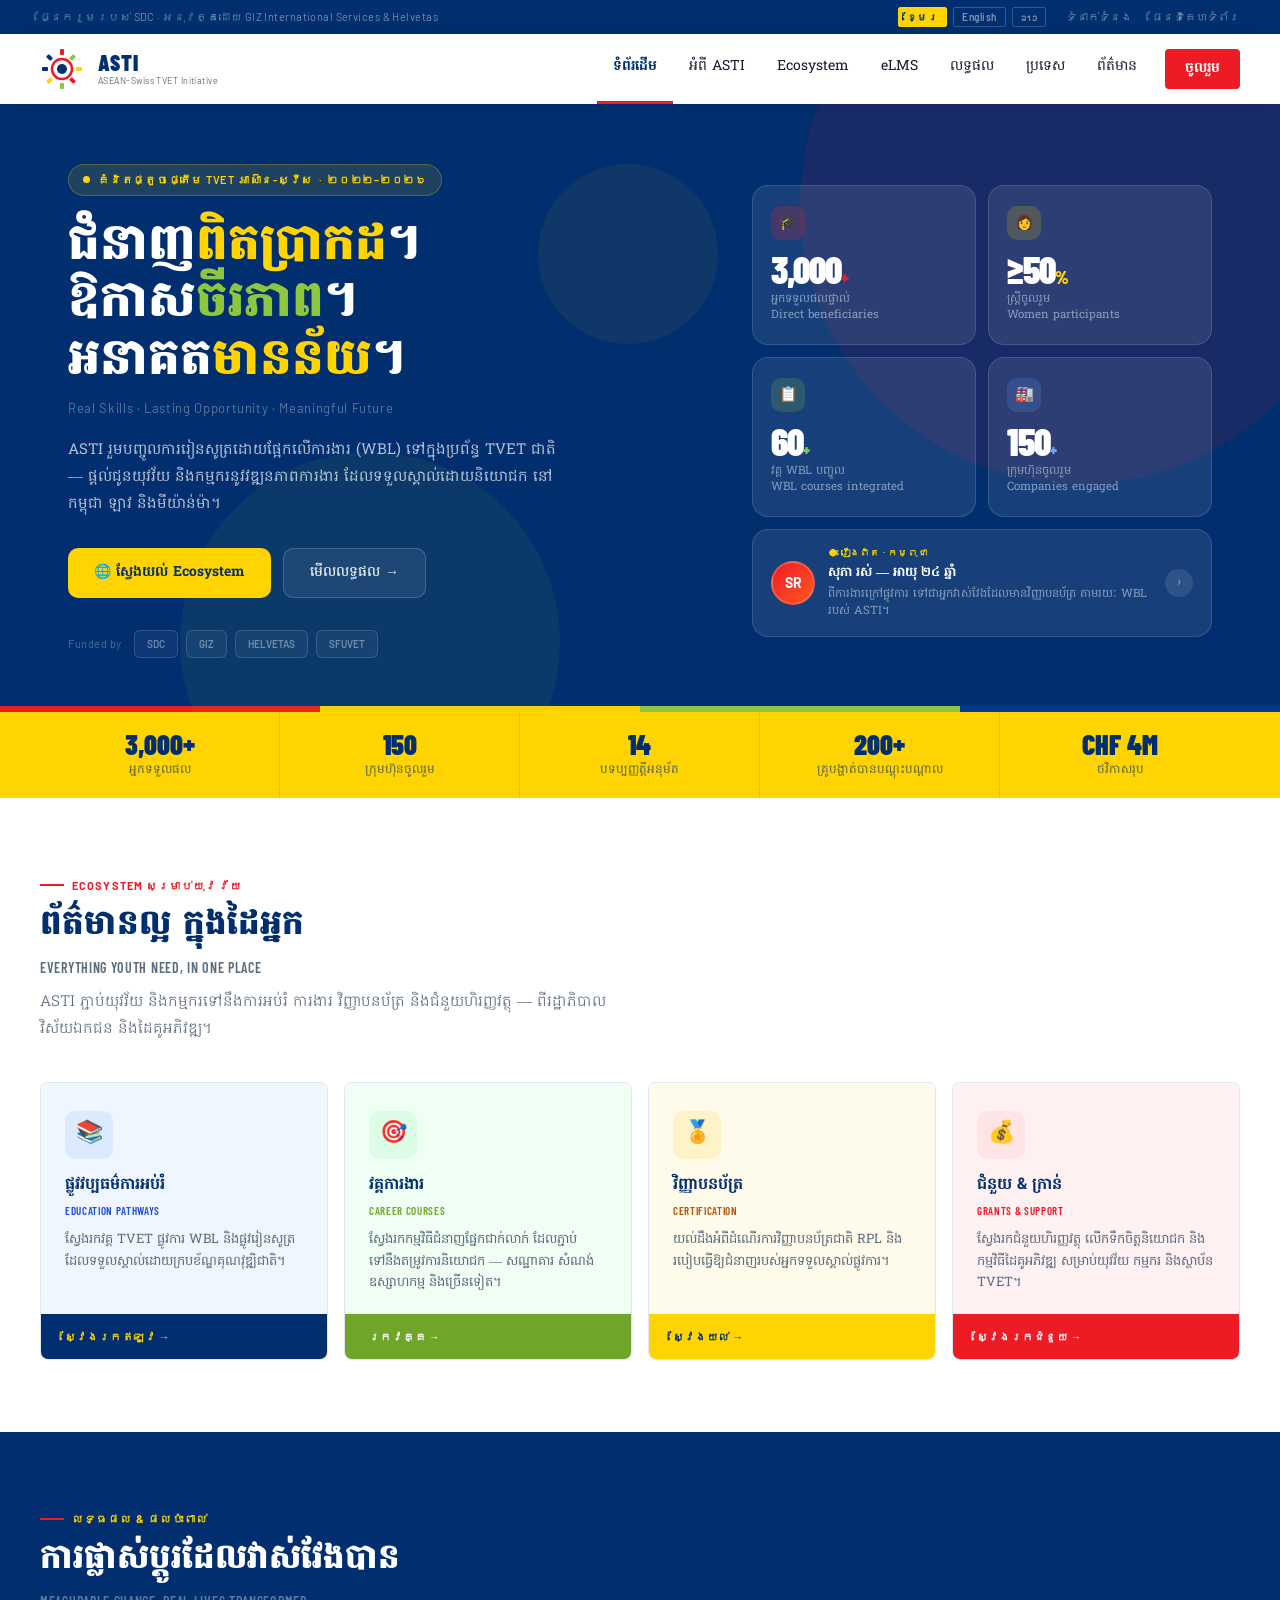
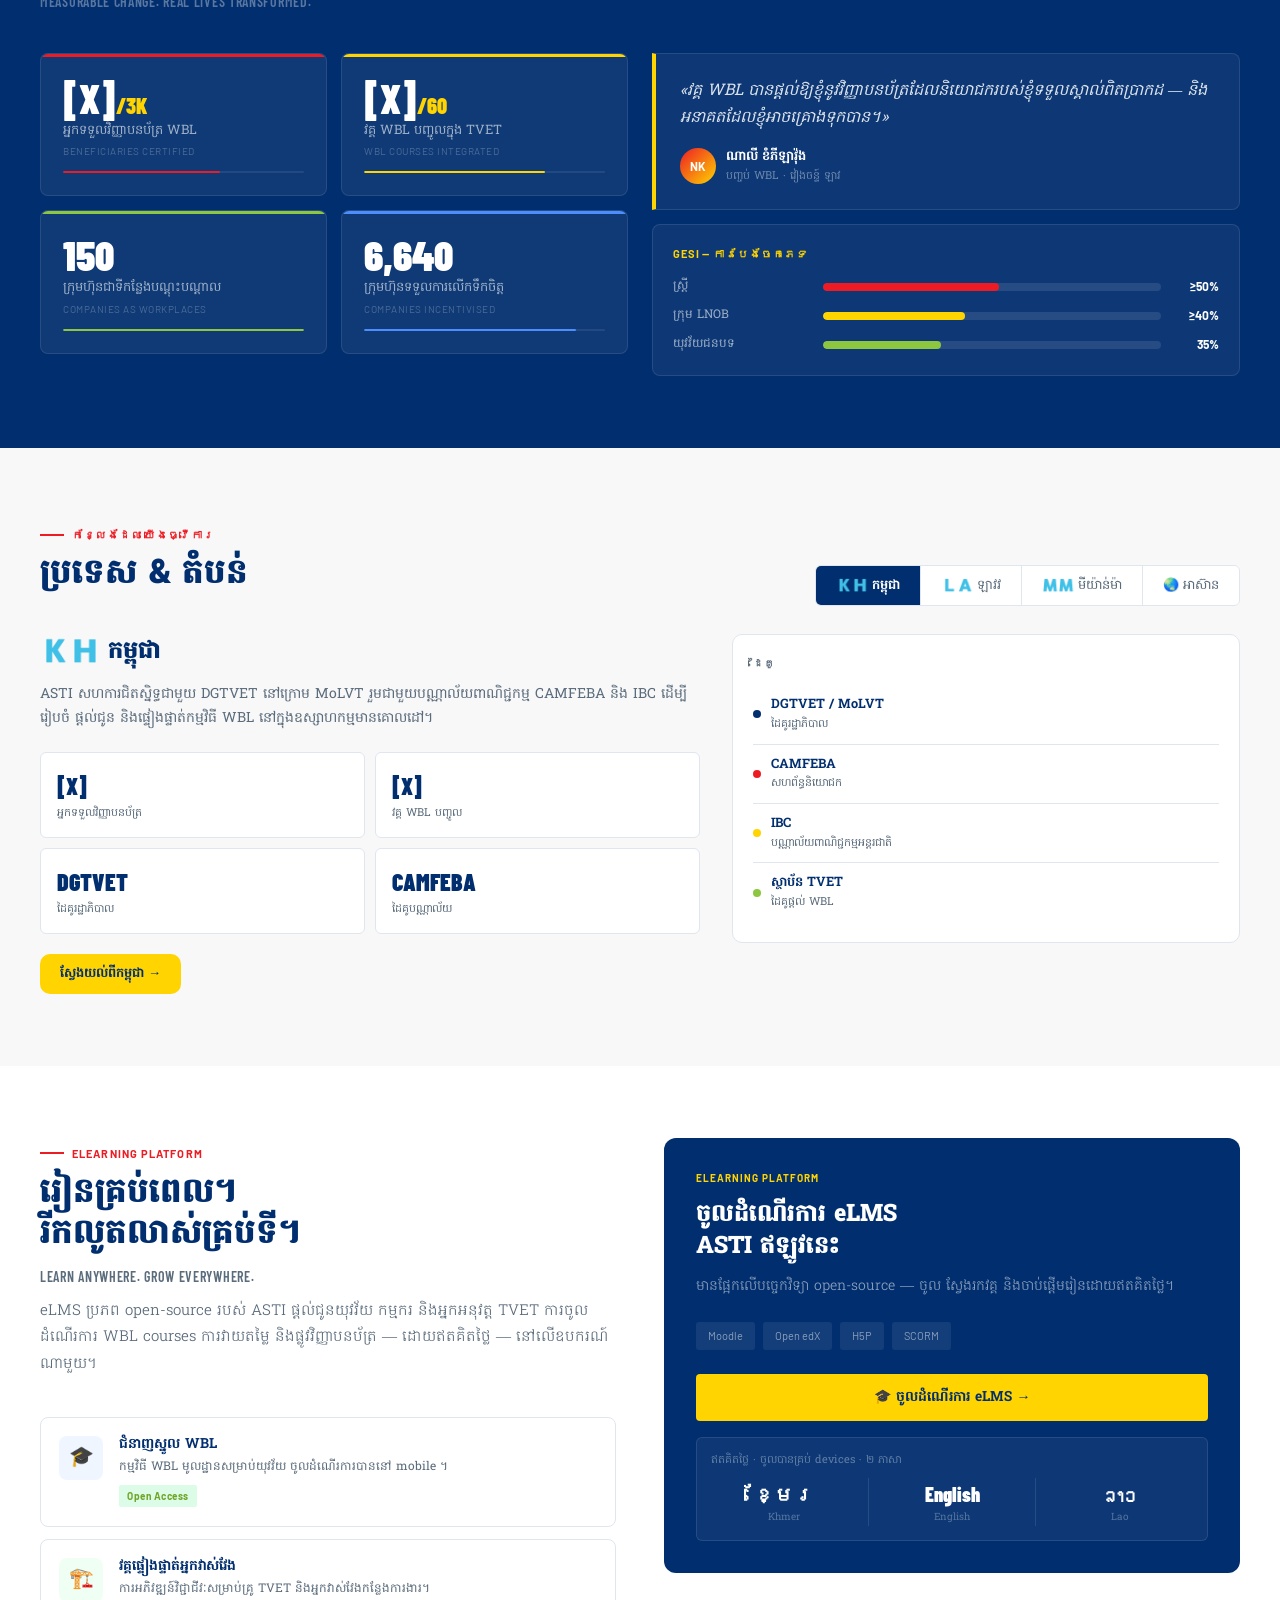
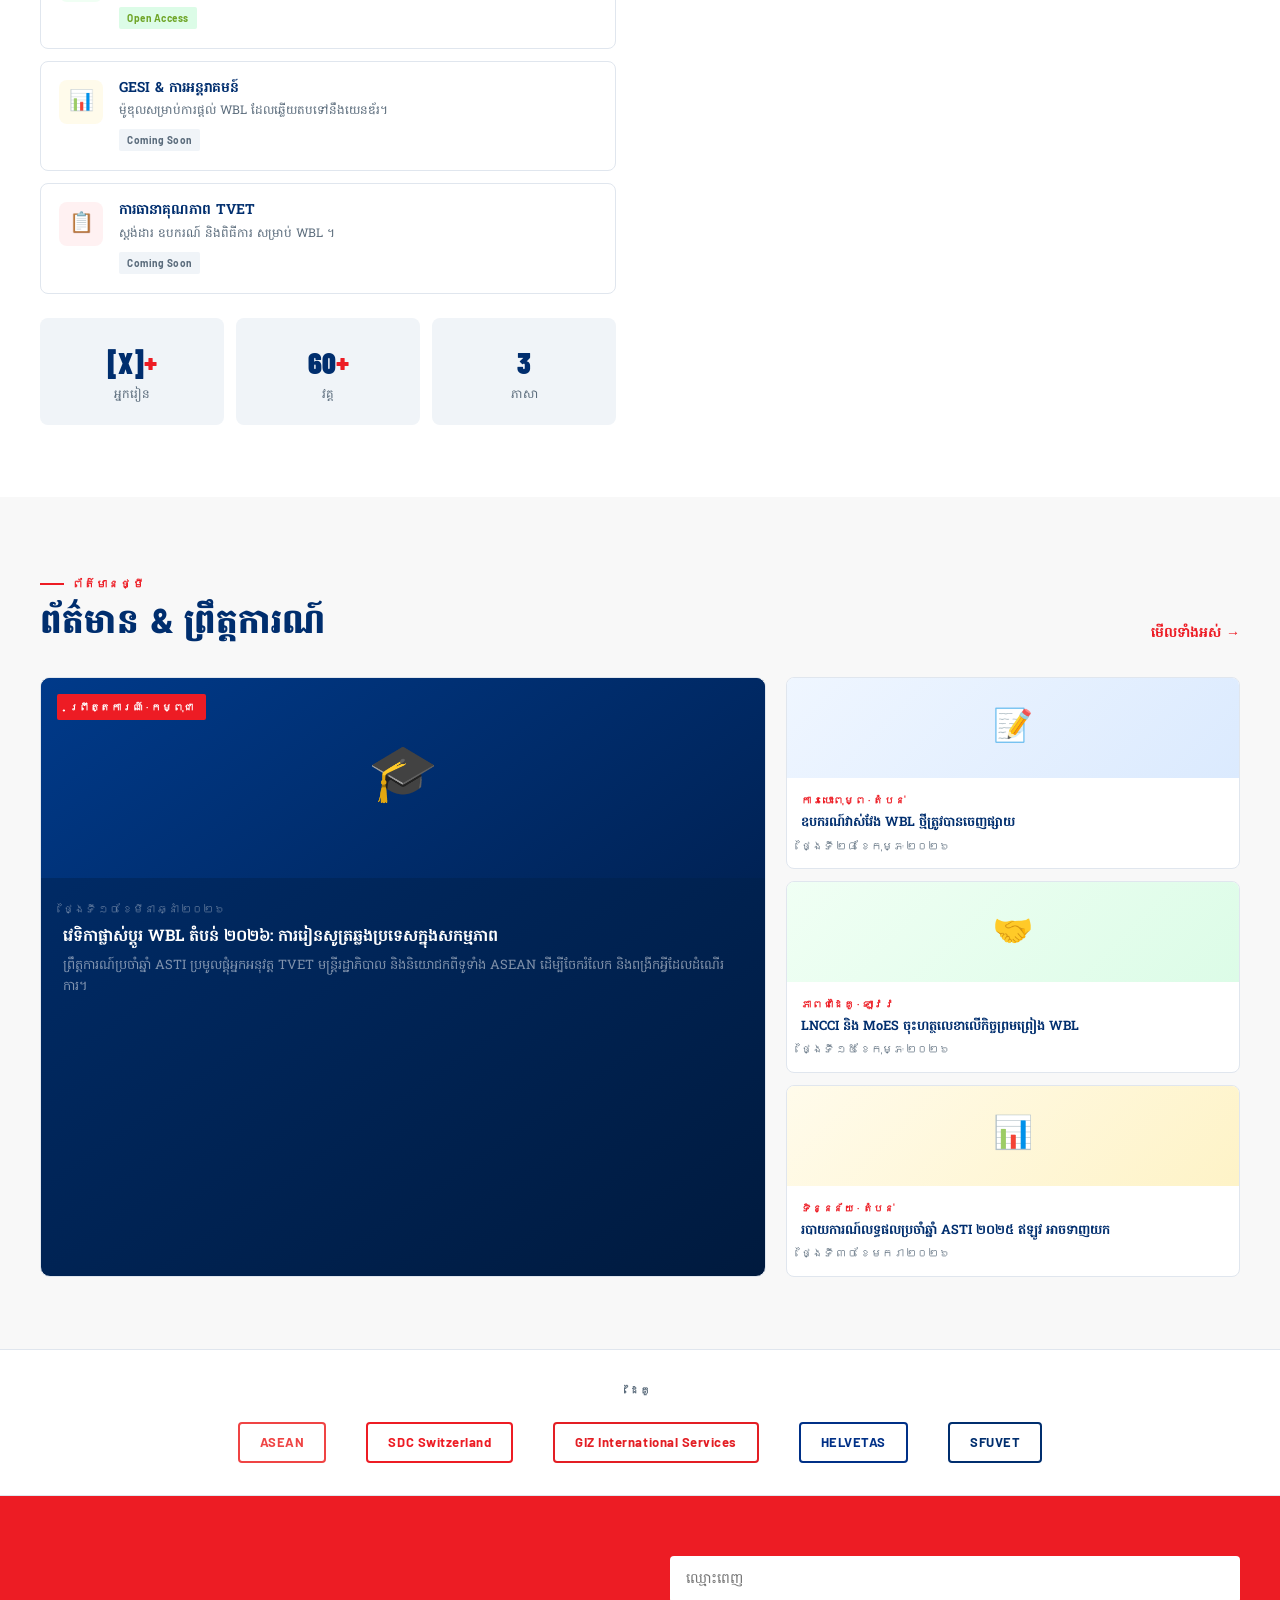
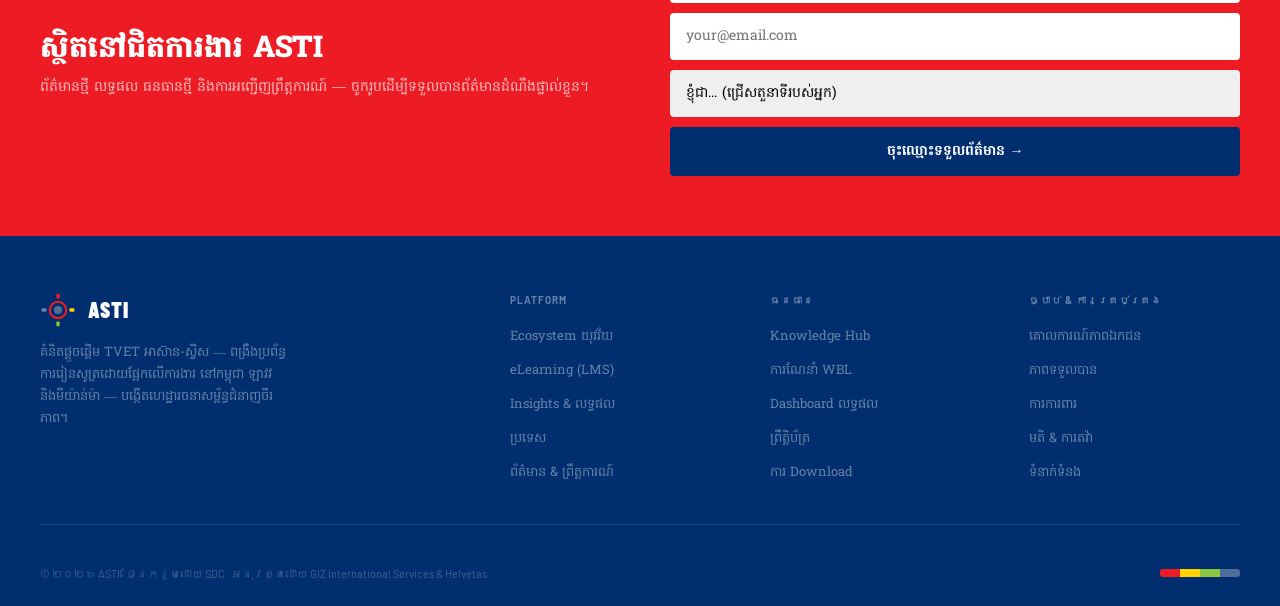
==== index.html @ aa662223 "Update index.html" ====
<!DOCTYPE html>
<html lang="km">
<head>
<meta charset="UTF-8"/>
<meta name="viewport" content="width=device-width,initial-scale=1.0"/>
<title>ASTI — គំនិតផ្តួចផ្តើម TVET អាស៊ាន-ស្វីស</title>
<link rel="preconnect" href="https://fonts.googleapis.com"/>
<link href="https://fonts.googleapis.com/css2?family=Hanuman:wght@300;400;700;900&family=Barlow:wght@300;400;500;600;700;900&family=Barlow+Condensed:wght@600;700;900&display=swap" rel="stylesheet"/>
<style>
*{box-sizing:border-box;margin:0;padding:0;}
:root{
  --red:#ED1C24;
  --red2:#C5151C;
  --blue:#002E6E;
  --blue2:#003A8A;
  --yellow:#FFD400;
  --yellow2:#E6BE00;
  --green:#8DC63F;
  --green2:#6FA528;
  --white:#FFFFFF;
  --offwhite:#F8F8F8;
  --light:#F0F4F8;
  --ink:#1A1A2E;
  --muted:#5A6B7B;
  --line:#E0E6EE;
  --km:'Hanuman',serif;
  --en:'Barlow',sans-serif;
  --cond:'Barlow Condensed',sans-serif;
}

body{font-family:var(--km);background:var(--white);color:var(--ink);line-height:1.6;font-size:15px;}

/* ── TOP UTILITY BAR ── */
.topbar{background:var(--blue);padding:7px 40px;display:flex;justify-content:space-between;align-items:center;}
.tb-left{font-family:var(--en);font-size:11px;color:rgba(255,255,255,.45);letter-spacing:.04em;}
.tb-right{display:flex;gap:20px;align-items:center;}
.tb-right a{font-family:var(--en);font-size:11px;color:rgba(255,255,255,.5);text-decoration:none;transition:color .15s;}
.tb-right a:hover{color:#fff;}
.lang-switcher{display:flex;gap:6px;}
.lang-btn{font-family:var(--en);font-size:10px;font-weight:600;padding:3px 8px;border-radius:2px;border:1px solid rgba(255,255,255,.2);color:rgba(255,255,255,.5);cursor:pointer;background:transparent;letter-spacing:.05em;transition:all .15s;}
.lang-btn.on{background:var(--yellow);color:var(--blue);border-color:var(--yellow);}
.lang-btn:hover{border-color:rgba(255,255,255,.5);color:#fff;}

/* ── NAV ── */
.nav{background:var(--white);height:70px;display:flex;align-items:center;justify-content:space-between;padding:0 40px;box-shadow:0 2px 12px rgba(0,46,110,.1);position:sticky;top:0;z-index:200;}
.nav-logo{display:flex;align-items:center;gap:14px;text-decoration:none;}
.logo-gear{position:relative;width:44px;height:44px;flex-shrink:0;}
.lg-ring{position:absolute;inset:0;border-radius:50%;border:4px solid var(--red);}
.lg-text{position:absolute;inset:0;display:flex;align-items:center;justify-content:center;font-family:var(--cond);font-size:15px;font-weight:900;color:var(--blue);letter-spacing:-1px;}
.logo-words .name{font-family:var(--cond);font-size:22px;font-weight:900;color:var(--blue);letter-spacing:1px;line-height:1;}
.logo-words .sub{font-family:var(--en);font-size:9px;color:var(--muted);font-weight:400;letter-spacing:.05em;line-height:1.3;margin-top:2px;}
.nav-menu{display:flex;align-items:center;gap:0;list-style:none;height:70px;}
.nav-menu a{display:flex;align-items:center;height:70px;padding:0 16px;font-family:var(--km);font-size:14px;font-weight:400;color:var(--ink);text-decoration:none;border-bottom:3px solid transparent;transition:all .2s;white-space:nowrap;}
.nav-menu a:hover{color:var(--blue);border-bottom-color:var(--yellow);}
.nav-menu a.active{color:var(--blue);font-weight:700;border-bottom-color:var(--red);}
.nav-cta{background:var(--red)!important;color:var(--white)!important;border-radius:4px;padding:0 20px!important;height:40px!important;margin-left:12px;font-weight:700!important;border-bottom:none!important;align-self:center;}
.nav-cta:hover{background:var(--red2)!important;}

/* ── HERO ── */
/* ── HERO — Friendly, warm, full-width ── */
.hero{background:var(--blue);position:relative;overflow:hidden;display:flex;flex-direction:column;}
.hero-orb1{position:absolute;width:560px;height:560px;border-radius:50%;background:rgba(237,28,36,.1);top:-180px;right:-80px;pointer-events:none;}
.hero-orb2{position:absolute;width:380px;height:380px;border-radius:50%;background:rgba(141,198,63,.07);bottom:-120px;left:180px;pointer-events:none;}
.hero-orb3{position:absolute;width:180px;height:180px;border-radius:50%;background:rgba(255,212,0,.06);top:60px;left:42%;pointer-events:none;}
.hero-stripe{height:6px;background:linear-gradient(90deg,var(--red) 25%,var(--yellow) 25%,var(--yellow) 50%,var(--green) 50%,var(--green) 75%,var(--blue2) 75%);}
.hero-top{display:grid;grid-template-columns:1fr 460px;max-width:1240px;margin:0 auto;width:100%;padding:60px 48px 48px;gap:36px;align-items:center;position:relative;z-index:1;}
.hero-left{display:flex;flex-direction:column;}
.hero-tag{display:inline-flex;align-items:center;gap:8px;background:rgba(255,212,0,.12);border:1px solid rgba(255,212,0,.25);color:var(--yellow);font-family:var(--en);font-size:11px;font-weight:600;letter-spacing:.07em;text-transform:uppercase;padding:6px 14px;border-radius:20px;margin-bottom:22px;width:fit-content;}
.htdot{width:7px;height:7px;border-radius:50%;background:var(--yellow);animation:blink 2s infinite;flex-shrink:0;}
@keyframes blink{0%,100%{opacity:1}50%{opacity:.3}}
.hero h1{font-family:var(--km);font-size:50px;font-weight:900;color:var(--white);line-height:1.15;margin-bottom:8px;}
.hero h1 .hl{color:var(--yellow);}
.hero h1 .hl2{color:var(--green);}
.hero-en{font-family:var(--en);font-size:13px;font-weight:400;color:rgba(255,255,255,.35);letter-spacing:.05em;margin-bottom:18px;}
.hero-sub{font-size:15px;color:rgba(255,255,255,.7);line-height:1.8;max-width:500px;margin-bottom:30px;}
.hero-btns{display:flex;gap:12px;margin-bottom:32px;flex-wrap:wrap;}
.btn-yellow{background:var(--yellow);color:var(--blue);font-family:var(--km);font-size:14px;font-weight:700;padding:13px 26px;border-radius:10px;border:none;cursor:pointer;text-decoration:none;display:inline-flex;align-items:center;gap:8px;transition:all .2s;}
.btn-yellow:hover{background:var(--yellow2);transform:translateY(-2px);}
.btn-white-out{background:rgba(255,255,255,.08);color:rgba(255,255,255,.9);font-family:var(--km);font-size:14px;font-weight:500;padding:13px 26px;border-radius:10px;border:1px solid rgba(255,255,255,.18);cursor:pointer;text-decoration:none;display:inline-block;transition:all .2s;}
.btn-white-out:hover{background:rgba(255,255,255,.15);border-color:rgba(255,255,255,.35);}
.hero-partners{display:flex;align-items:center;gap:12px;flex-wrap:wrap;}
.hp-label{font-family:var(--en);font-size:11px;color:rgba(255,255,255,.3);letter-spacing:.05em;}
.hp-badges{display:flex;gap:8px;flex-wrap:wrap;}
.hpb{padding:5px 12px;border:1px solid rgba(255,255,255,.14);border-radius:6px;font-family:var(--en);font-size:10px;font-weight:600;color:rgba(255,255,255,.4);background:rgba(255,255,255,.05);}

/* RIGHT — friendly rounded cards */
.hero-right{display:flex;flex-direction:column;gap:12px;}
.hstat-grid{display:grid;grid-template-columns:1fr 1fr;gap:12px;}
.hsc{background:rgba(255,255,255,.09);border:1px solid rgba(255,255,255,.13);border-radius:16px;padding:20px 18px;display:flex;flex-direction:column;gap:4px;transition:all .22s;cursor:default;}
.hsc:hover{background:rgba(255,255,255,.15);transform:translateY(-3px);}
.hsc-icon{width:34px;height:34px;border-radius:10px;display:flex;align-items:center;justify-content:center;font-size:15px;margin-bottom:6px;}
.hsc.accent-red .hsc-icon{background:rgba(237,28,36,.22);}
.hsc.accent-yellow .hsc-icon{background:rgba(255,212,0,.18);}
.hsc.accent-green .hsc-icon{background:rgba(141,198,63,.18);}
.hsc.accent-blue .hsc-icon{background:rgba(107,163,255,.18);}
.hsc-num{font-family:var(--cond);font-size:38px;font-weight:900;color:var(--white);line-height:1;letter-spacing:-1px;}
.hsc-unit{font-size:18px;font-weight:900;}
.hsc.accent-red .hsc-unit{color:var(--red);}
.hsc.accent-yellow .hsc-unit{color:var(--yellow);}
.hsc.accent-green .hsc-unit{color:var(--green);}
.hsc.accent-blue .hsc-unit{color:#6BA3FF;}
.hsc-lbl{font-size:11.5px;color:rgba(255,255,255,.48);line-height:1.4;}
.hero-story{background:rgba(255,255,255,.09);border:1px solid rgba(255,255,255,.13);border-radius:16px;padding:16px 18px;display:flex;gap:13px;align-items:center;cursor:pointer;transition:all .2s;}
.hero-story:hover{background:rgba(255,255,255,.15);}
.hs-av{width:44px;height:44px;border-radius:50%;background:linear-gradient(135deg,var(--red),#FF5722);display:flex;align-items:center;justify-content:center;font-family:var(--en);font-size:14px;font-weight:700;color:var(--white);flex-shrink:0;border:2px solid rgba(255,255,255,.18);}
.hs-chip{font-family:var(--en);font-size:9px;color:var(--yellow);letter-spacing:.09em;text-transform:uppercase;margin-bottom:2px;font-weight:700;}
.hs-name{font-size:13px;font-weight:700;color:var(--white);margin-bottom:2px;}
.hs-txt{font-size:11.5px;color:rgba(255,255,255,.48);line-height:1.5;}
.hs-arrow{margin-left:auto;width:28px;height:28px;border-radius:50%;background:rgba(255,255,255,.1);display:flex;align-items:center;justify-content:center;color:rgba(255,255,255,.45);font-size:14px;flex-shrink:0;}

/* ── STATS STRIP ── */
.stats-strip{background:var(--yellow);}
.ss-inner{max-width:1200px;margin:0 auto;display:grid;grid-template-columns:repeat(5,1fr);}
.ss-item{padding:18px 24px;text-align:center;border-right:1px solid rgba(0,46,110,.1);}
.ss-item:last-child{border-right:none;}
.ss-num{font-family:var(--cond);font-size:28px;font-weight:900;color:var(--blue);line-height:1;}
.ss-lbl{font-size:12px;color:rgba(0,46,110,.65);margin-top:3px;}

/* ── SECTION BASE ── */
.sec{padding:72px 40px;}
.sec-inner{max-width:1200px;margin:0 auto;}
.sec-tag{display:inline-flex;align-items:center;gap:8px;font-family:var(--en);font-size:11px;font-weight:700;letter-spacing:.1em;text-transform:uppercase;color:var(--red);margin-bottom:12px;}
.sec-tag::before{content:'';width:24px;height:2px;background:var(--red);}
.sec-h{font-family:var(--km);font-size:34px;font-weight:900;color:var(--blue);line-height:1.2;margin-bottom:10px;}
.sec-en{font-family:var(--cond);font-size:14px;font-weight:600;color:var(--muted);letter-spacing:.05em;text-transform:uppercase;margin-bottom:10px;}
.sec-p{font-size:15px;color:var(--muted);max-width:600px;line-height:1.75;margin-bottom:40px;font-weight:300;}

/* ── ECOSYSTEM ── */
.eco-sec{background:var(--white);}
.eco-grid{display:grid;grid-template-columns:repeat(4,1fr);gap:16px;}
.eco-card{border-radius:8px;overflow:hidden;cursor:pointer;transition:all .25s;text-decoration:none;display:flex;flex-direction:column;border:1px solid var(--line);}
.eco-card:hover{transform:translateY(-5px);box-shadow:0 16px 40px rgba(0,46,110,.12);}
.eco-top{padding:28px 24px 20px;flex:1;}
.eco-icon-wrap{width:48px;height:48px;border-radius:10px;display:flex;align-items:center;justify-content:center;font-size:22px;margin-bottom:16px;}
.eco-title-km{font-size:16px;font-weight:700;color:var(--blue);margin-bottom:6px;line-height:1.3;}
.eco-title-en{font-family:var(--cond);font-size:11px;font-weight:600;letter-spacing:.06em;text-transform:uppercase;margin-bottom:10px;}
.eco-desc{font-size:13px;color:var(--muted);line-height:1.65;}
.eco-bottom{padding:14px 24px;display:flex;align-items:center;justify-content:space-between;font-family:var(--en);font-size:11px;font-weight:700;letter-spacing:.04em;}
.eco-bottom-link{display:flex;align-items:center;gap:4px;}

.eco-card.edu .eco-top{background:#EFF6FF;}
.eco-card.edu .eco-icon-wrap{background:#DBEAFE;}
.eco-card.edu .eco-title-en{color:#1D4ED8;}
.eco-card.edu .eco-bottom{background:var(--blue);color:var(--yellow);}

.eco-card.career .eco-top{background:#F0FFF4;}
.eco-card.career .eco-icon-wrap{background:#DCFCE7;}
.eco-card.career .eco-title-en{color:var(--green2);}
.eco-card.career .eco-bottom{background:var(--green2);color:var(--white);}

.eco-card.cert .eco-top{background:#FFFBEB;}
.eco-card.cert .eco-icon-wrap{background:#FEF3C7;}
.eco-card.cert .eco-title-en{color:#B45309;}
.eco-card.cert .eco-bottom{background:var(--yellow);color:var(--blue);}

.eco-card.grant .eco-top{background:#FFF1F2;}
.eco-card.grant .eco-icon-wrap{background:#FFE4E6;}
.eco-card.grant .eco-title-en{color:var(--red);}
.eco-card.grant .eco-bottom{background:var(--red);color:var(--white);}

/* ── IMPACT COUNTER SECTION ── */
.impact-sec{background:var(--blue);padding:72px 40px;}
.impact-inner{max-width:1200px;margin:0 auto;}
.impact-grid{display:grid;grid-template-columns:1fr 1fr;gap:24px;margin-top:40px;}
.impact-left{}
.impact-counters{display:grid;grid-template-columns:1fr 1fr;gap:14px;}
.ic{background:rgba(255,255,255,.06);border:1px solid rgba(255,255,255,.1);border-radius:8px;padding:22px;position:relative;overflow:hidden;}
.ic::before{content:'';position:absolute;top:0;left:0;right:0;height:3px;}
.ic.r::before{background:var(--red);}
.ic.y::before{background:var(--yellow);}
.ic.g::before{background:var(--green);}
.ic.b::before{background:#4D8EFF;}
.ic-num{font-family:var(--cond);font-size:42px;font-weight:900;color:var(--white);line-height:1;margin-bottom:4px;}
.ic-num span{color:var(--yellow);font-size:22px;}
.ic-lbl-km{font-size:13px;color:rgba(255,255,255,.6);line-height:1.4;}
.ic-lbl-en{font-family:var(--en);font-size:10px;color:rgba(255,255,255,.25);text-transform:uppercase;letter-spacing:.05em;margin-top:3px;}
.ic-bar{height:2px;background:rgba(255,255,255,.08);margin-top:12px;border-radius:1px;overflow:hidden;}
.ic-fill{height:100%;border-radius:1px;transition:width 1.2s ease;}

.impact-right{display:flex;flex-direction:column;gap:14px;}
.ir-quote{background:rgba(255,255,255,.05);border:1px solid rgba(255,255,255,.1);border-left:4px solid var(--yellow);border-radius:0 8px 8px 0;padding:24px;}
.irq-text{font-size:16px;font-style:italic;color:rgba(255,255,255,.85);line-height:1.65;margin-bottom:16px;}
.irq-who{display:flex;align-items:center;gap:10px;}
.irq-av{width:36px;height:36px;border-radius:50%;background:linear-gradient(135deg,var(--red),var(--yellow));display:flex;align-items:center;justify-content:center;font-family:var(--en);font-size:12px;font-weight:700;color:#fff;flex-shrink:0;}
.irq-name{font-size:13px;font-weight:700;color:#fff;}
.irq-role{font-size:11px;color:rgba(255,255,255,.4);}
.ir-gesi{background:rgba(255,255,255,.05);border:1px solid rgba(255,255,255,.1);border-radius:8px;padding:20px;}
.ir-gesi-title{font-family:var(--en);font-size:11px;font-weight:700;letter-spacing:.08em;text-transform:uppercase;color:var(--yellow);margin-bottom:14px;}
.gesi-row{display:flex;align-items:center;gap:10px;margin-bottom:10px;}
.gesi-row:last-child{margin-bottom:0;}
.gr-label{font-size:12px;color:rgba(255,255,255,.6);width:140px;flex-shrink:0;}
.gr-bar{flex:1;height:8px;background:rgba(255,255,255,.1);border-radius:4px;overflow:hidden;}
.gr-fill{height:100%;border-radius:4px;}
.gr-val{font-family:var(--en);font-size:12px;font-weight:700;color:#fff;width:48px;text-align:right;flex-shrink:0;}

/* ── COUNTRIES TABS ── */
.country-sec{background:var(--offwhite);}
.country-header{display:flex;justify-content:space-between;align-items:flex-end;margin-bottom:28px;flex-wrap:wrap;gap:16px;}
.ctab-row{display:flex;gap:0;border:1px solid var(--line);border-radius:6px;overflow:hidden;}
.ctab{padding:10px 20px;font-family:var(--km);font-size:13px;font-weight:400;color:var(--muted);border:none;background:var(--white);cursor:pointer;transition:all .2s;border-right:1px solid var(--line);}
.ctab:last-child{border-right:none;}
.ctab:hover{color:var(--blue);background:var(--light);}
.ctab.on{background:var(--blue);color:var(--white);font-weight:700;}
.cpanel{display:none;}
.cpanel.on{display:grid;grid-template-columns:1.3fr 1fr;gap:32px;align-items:start;}
.cp-left h3{font-family:var(--km);font-size:24px;font-weight:900;color:var(--blue);margin-bottom:10px;}
.cp-left p{font-size:14px;color:var(--muted);line-height:1.75;margin-bottom:20px;}
.cp-stats{display:grid;grid-template-columns:1fr 1fr;gap:10px;margin-bottom:20px;}
.cps{background:var(--white);border:1px solid var(--line);border-radius:6px;padding:14px 16px;}
.cps-n{font-family:var(--cond);font-size:24px;font-weight:900;color:var(--blue);}
.cps-l{font-size:11px;color:var(--muted);}
.cp-right{background:var(--white);border:1px solid var(--line);border-radius:10px;padding:20px;}
.cpr-head{font-family:var(--en);font-size:10px;font-weight:700;text-transform:uppercase;letter-spacing:.08em;color:var(--muted);margin-bottom:14px;}
.cpr-row{display:flex;align-items:center;gap:10px;padding:10px 0;border-bottom:1px solid var(--line);}
.cpr-row:last-child{border-bottom:none;}
.cpr-dot{width:8px;height:8px;border-radius:50%;flex-shrink:0;}
.cpr-name{font-size:13px;font-weight:700;color:var(--blue);}
.cpr-role{font-size:11px;color:var(--muted);}

/* ── eLMS ── */
.lms-sec{background:var(--white);}
.lms-layout{display:grid;grid-template-columns:1fr 1fr;gap:48px;align-items:start;}
.lms-courses{display:flex;flex-direction:column;gap:12px;}
.lc{display:flex;gap:16px;align-items:flex-start;padding:18px;border:1px solid var(--line);border-radius:8px;cursor:pointer;transition:all .2s;}
.lc:hover{border-color:var(--blue);background:var(--light);}
.lc-icon{width:44px;height:44px;border-radius:8px;display:flex;align-items:center;justify-content:center;font-size:20px;flex-shrink:0;}
.lc.c1 .lc-icon{background:#EFF6FF;}
.lc.c2 .lc-icon{background:#F0FFF4;}
.lc.c3 .lc-icon{background:#FFFBEB;}
.lc.c4 .lc-icon{background:#FFF1F2;}
.lc-info{flex:1;}
.lc-title{font-size:14px;font-weight:700;color:var(--blue);margin-bottom:4px;line-height:1.3;}
.lc-desc{font-size:12px;color:var(--muted);line-height:1.5;margin-bottom:8px;}
.lc-badge{display:inline-flex;font-family:var(--en);font-size:10px;font-weight:700;letter-spacing:.05em;padding:3px 8px;border-radius:2px;}
.lc-badge.open{background:#DCFCE7;color:var(--green2);}
.lc-badge.soon{background:var(--light);color:var(--muted);}
.lms-stats{display:grid;grid-template-columns:repeat(3,1fr);gap:12px;margin-top:24px;}
.lms-stat{text-align:center;padding:20px 12px;background:var(--light);border-radius:8px;}
.lms-stat .n{font-family:var(--cond);font-size:30px;font-weight:900;color:var(--blue);}
.lms-stat .n span{color:var(--red);}
.lms-stat .l{font-size:12px;color:var(--muted);}
.lms-right{background:var(--blue);border-radius:12px;padding:32px;color:#fff;}
.lms-r-tag{font-family:var(--en);font-size:10px;font-weight:700;letter-spacing:.1em;text-transform:uppercase;color:var(--yellow);margin-bottom:14px;}
.lms-r-h{font-family:var(--km);font-size:24px;font-weight:900;margin-bottom:12px;line-height:1.3;}
.lms-r-p{font-size:14px;color:rgba(255,255,255,.55);line-height:1.7;margin-bottom:24px;font-weight:300;}
.lms-r-tech{display:flex;flex-wrap:wrap;gap:8px;margin-bottom:24px;}
.ltech{padding:5px 12px;background:rgba(255,255,255,.08);border-radius:3px;font-family:var(--en);font-size:11px;color:rgba(255,255,255,.5);}
.lms-r-login{background:var(--yellow);color:var(--blue);font-family:var(--km);font-size:14px;font-weight:700;padding:13px 24px;border-radius:4px;border:none;cursor:pointer;width:100%;transition:opacity .2s;}
.lms-r-login:hover{opacity:.9;}

/* ── NEWS ── */
.news-sec{background:var(--offwhite);}
.news-layout{display:grid;grid-template-columns:1.6fr 1fr;gap:20px;}
.news-main{background:var(--white);border:1px solid var(--line);border-radius:10px;overflow:hidden;cursor:pointer;transition:all .2s;}
.news-main:hover{box-shadow:0 8px 28px rgba(0,46,110,.1);}
.nm-img{height:200px;display:flex;align-items:center;justify-content:center;font-size:56px;position:relative;}
.nm-tag{position:absolute;top:16px;left:16px;background:var(--red);color:#fff;font-family:var(--en);font-size:10px;font-weight:700;letter-spacing:.07em;text-transform:uppercase;padding:5px 12px;border-radius:2px;}
.nm-body{padding:22px;}
.nm-date{font-family:var(--en);font-size:11px;color:var(--muted);margin-bottom:8px;}
.nm-title{font-size:16px;font-weight:700;color:var(--blue);line-height:1.4;margin-bottom:8px;}
.nm-desc{font-size:13px;color:var(--muted);line-height:1.6;}
.news-list{display:flex;flex-direction:column;gap:12px;}
.nl{background:var(--white);border:1px solid var(--line);border-radius:8px;overflow:hidden;cursor:pointer;transition:all .2s;display:flex;flex-direction:column;}
.nl:hover{box-shadow:0 4px 16px rgba(0,46,110,.08);border-color:var(--blue);}
.nl-img{height:100px;display:flex;align-items:center;justify-content:center;font-size:32px;}
.ni1{background:linear-gradient(135deg,#EFF6FF,#DBEAFE);}
.ni2{background:linear-gradient(135deg,#F0FFF4,#DCFCE7);}
.ni3{background:linear-gradient(135deg,#FFFBEB,#FEF3C7);}
.nl-body{padding:14px;}
.nl-tag{font-family:var(--en);font-size:10px;font-weight:700;letter-spacing:.07em;text-transform:uppercase;color:var(--red);margin-bottom:6px;}
.nl-title{font-size:13px;font-weight:700;color:var(--blue);line-height:1.4;margin-bottom:4px;}
.nl-date{font-family:var(--en);font-size:11px;color:var(--muted);}

/* ── PARTNERS STRIP ── */
.partners-strip{background:var(--white);border-top:1px solid var(--line);border-bottom:1px solid var(--line);padding:32px 40px;}
.ps-inner{max-width:1200px;margin:0 auto;}
.ps-label{font-family:var(--en);font-size:10px;font-weight:700;text-transform:uppercase;letter-spacing:.1em;color:var(--muted);text-align:center;margin-bottom:24px;}
.ps-logos{display:flex;justify-content:center;align-items:center;gap:40px;flex-wrap:wrap;}
.ps-badge{padding:8px 20px;border:2px solid var(--line);border-radius:4px;font-family:var(--en);font-size:13px;font-weight:700;color:var(--muted);letter-spacing:.04em;}
.ps-badge.asean{border-color:#EF4444;color:#EF4444;}
.ps-badge.sdc{border-color:var(--red);color:var(--red);}
.ps-badge.giz{color:#E31E24;border-color:#E31E24;}
.ps-badge.helvetas{color:#003087;border-color:#003087;}
.ps-badge.sfuvet{color:var(--blue);border-color:var(--blue);}

/* ── NEWSLETTER ── */
.nl-band{background:var(--red);padding:60px 40px;}
.nl-inner{max-width:1200px;margin:0 auto;display:grid;grid-template-columns:1fr 1fr;gap:60px;align-items:center;}
.nl-left h2{font-family:var(--km);font-size:30px;font-weight:900;color:#fff;margin-bottom:8px;line-height:1.2;}
.nl-left p{font-size:14px;color:rgba(255,255,255,.7);line-height:1.7;}
.nl-form{display:flex;flex-direction:column;gap:10px;}
.nl-inp{padding:13px 16px;border-radius:4px;border:none;font-family:var(--km);font-size:14px;outline:none;}
.nl-select{padding:13px 16px;border-radius:4px;border:none;font-family:var(--km);font-size:14px;outline:none;appearance:none;}
.nl-btn{background:var(--blue);color:#fff;font-family:var(--km);font-size:14px;font-weight:700;padding:14px;border-radius:4px;border:none;cursor:pointer;transition:opacity .2s;}
.nl-btn:hover{opacity:.85;}

/* ── FOOTER ── */
.footer{background:var(--blue);padding:56px 40px 24px;}
.footer-inner{max-width:1200px;margin:0 auto;}
.footer-top{display:grid;grid-template-columns:2fr 1fr 1fr 1fr;gap:48px;margin-bottom:40px;padding-bottom:40px;border-bottom:1px solid rgba(255,255,255,.1);}
.ft-brand{}
.ft-logo-row{display:flex;align-items:center;gap:12px;margin-bottom:14px;}
.ft-brand p{font-size:13px;color:rgba(255,255,255,.4);line-height:1.7;max-width:260px;}
.ft-col h4{font-family:var(--en);font-size:10px;font-weight:700;text-transform:uppercase;letter-spacing:.1em;color:rgba(255,255,255,.4);margin-bottom:16px;}
.ft-col ul{list-style:none;display:flex;flex-direction:column;gap:10px;}
.ft-col ul a{font-size:13px;color:rgba(255,255,255,.4);text-decoration:none;transition:color .15s;}
.ft-col ul a:hover{color:rgba(255,255,255,.85);}
.footer-bot{display:flex;justify-content:space-between;align-items:center;flex-wrap:wrap;gap:12px;}
.fb-copy{font-family:var(--en);font-size:11px;color:rgba(255,255,255,.25);}
.fb-stripe{display:flex;gap:0;border-radius:3px;overflow:hidden;}
.fs-block{width:20px;height:8px;}
.fs-red{background:var(--red);}
.fs-yellow{background:var(--yellow);}
.fs-green{background:var(--green);}
.fs-blue{background:rgba(255,255,255,.3);}

/* ── MOBILE ── */
@media(max-width:900px){
  .topbar,.hero-right,.hero-partners{display:none;}
  .nav{padding:0 20px;height:60px;}
  .nav-menu{display:none;}
  .hero-top{grid-template-columns:1fr;padding:40px 24px 36px;}
  .hero h1{font-size:34px;}
  .stats-strip .ss-inner{display:flex;overflow-x:auto;}
  .ss-item{min-width:140px;flex-shrink:0;}
  .eco-grid,.impact-grid,.lms-layout,.cpanel.on,.nl-inner,.news-layout,.footer-top{grid-template-columns:1fr;}
  .impact-counters{grid-template-columns:1fr 1fr;}
  .sec,.eco-sec,.impact-sec,.country-sec,.lms-sec,.news-sec,.nl-band,.footer{padding:48px 20px;}
  .sec-h{font-size:26px;}
}
</style>
</head>
<body>

<!-- TOP BAR -->
<div class="topbar">
  <span class="tb-left">ផ្នែករួមរបស់ SDC · អនុវត្តដោយ GIZ International Services & Helvetas</span>
  <div class="tb-right">
    <div class="lang-switcher">
      <button class="lang-btn on">ខ្មែរ</button>
      <button class="lang-btn">English</button>
      <button class="lang-btn">ລາວ</button>
    </div>
    <a href="#">ទំនាក់ទំនង</a>
    <a href="#">ផែនទីគេហទំព័រ</a>
  </div>
</div>

<!-- NAV -->
<nav class="nav">
  <a class="nav-logo" href="#">
    <div class="logo-gear">
      <svg viewBox="0 0 44 44" fill="none" xmlns="http://www.w3.org/2000/svg" width="44" height="44">
        <circle cx="22" cy="22" r="10" fill="none" stroke="#ED1C24" stroke-width="2.5"/>
        <circle cx="22" cy="22" r="5" fill="#002E6E"/>
        <rect x="20" y="2" width="4" height="6" rx="1" fill="#ED1C24"/>
        <rect x="20" y="36" width="4" height="6" rx="1" fill="#8DC63F"/>
        <rect x="36" y="20" width="6" height="4" rx="1" fill="#FFD400"/>
        <rect x="2" y="20" width="6" height="4" rx="1" fill="#002E6E"/>
        <rect x="30.5" y="7.5" width="4" height="6" rx="1" fill="#8DC63F" transform="rotate(45 32.5 10.5)"/>
        <rect x="7.5" y="30.5" width="4" height="6" rx="1" fill="#FFD400" transform="rotate(45 9.5 33.5)"/>
        <rect x="30.5" y="30.5" width="4" height="6" rx="1" fill="#ED1C24" transform="rotate(-45 32.5 33.5)"/>
        <rect x="7.5" y="7.5" width="4" height="6" rx="1" fill="#002E6E" transform="rotate(-45 9.5 10.5)"/>
      </svg>
    </div>
    <div class="logo-words">
      <div class="name">ASTI</div>
      <div class="sub">ASEAN-Swiss TVET Initiative</div>
    </div>
  </a>
  <ul class="nav-menu">
    <li><a href="#" class="active">ទំព័រដើម</a></li>
    <li><a href="#">អំពី ASTI</a></li>
    <li><a href="#">Ecosystem</a></li>
    <li><a href="#">eLMS</a></li>
    <li><a href="#">លទ្ធផល</a></li>
    <li><a href="#">ប្រទេស</a></li>
    <li><a href="#">ព័ត៌មាន</a></li>
    <li><a href="#" class="nav-cta">ចូលរួម</a></li>
  </ul>
</nav>

<!-- HERO -->
<section class="hero">
  <div class="hero-orb1"></div>
  <div class="hero-orb2"></div>
  <div class="hero-orb3"></div>
  <div class="hero-top">
    <div class="hero-left">
      <div class="hero-tag"><span class="htdot"></span>គំនិតផ្តួចផ្តើម TVET អាស៊ាន-ស្វីស &nbsp;·&nbsp; ២០២២–២០២៦</div>
      <h1>
        ជំនាញ<span class="hl">ពិតប្រាកដ</span>។<br>
        ឱកាស<span class="hl2">ចីរភាព</span>។<br>
        អនាគត<span class="hl">មានន័យ</span>។
      </h1>
      <div class="hero-en">Real Skills · Lasting Opportunity · Meaningful Future</div>
      <p class="hero-sub">ASTI រួមបញ្ចូលការរៀនសូត្រដោយផ្អែកលើការងារ (WBL) ទៅក្នុងប្រព័ន្ធ TVET ជាតិ — ផ្តល់ជូនយុវវ័យ និងកម្មករនូវវឌ្ឍនភាពការងារ ដែលទទួលស្គាល់ដោយនិយោជក នៅកម្ពុជា ឡាវ និងមីយ៉ាន់ម៉ា។</p>
      <div class="hero-btns">
        <a href="#" class="btn-yellow">🌐 ស្វែងយល់ Ecosystem</a>
        <a href="#" class="btn-white-out">មើលលទ្ធផល →</a>
      </div>
      <div class="hero-partners">
        <span class="hp-label">Funded by</span>
        <div class="hp-badges">
          <span class="hpb">SDC</span>
          <span class="hpb">GIZ</span>
          <span class="hpb">HELVETAS</span>
          <span class="hpb">SFUVET</span>
        </div>
      </div>
    </div>
    <div class="hero-right">
      <div class="hstat-grid">
        <div class="hsc accent-red">
          <div class="hsc-icon">🎓</div>
          <div class="hsc-num">3,000<span class="hsc-unit">+</span></div>
          <div class="hsc-lbl">អ្នកទទួលផលផ្ទាល់<br>Direct beneficiaries</div>
        </div>
        <div class="hsc accent-yellow">
          <div class="hsc-icon">👩</div>
          <div class="hsc-num">≥50<span class="hsc-unit">%</span></div>
          <div class="hsc-lbl">ស្ត្រីចូលរួម<br>Women participants</div>
        </div>
        <div class="hsc accent-green">
          <div class="hsc-icon">📋</div>
          <div class="hsc-num">60<span class="hsc-unit" style="font-size:16px;color:var(--green);">+</span></div>
          <div class="hsc-lbl">វគ្គ WBL បញ្ចូល<br>WBL courses integrated</div>
        </div>
        <div class="hsc accent-blue">
          <div class="hsc-icon">🏭</div>
          <div class="hsc-num">150<span class="hsc-unit" style="font-size:16px;color:#6BA3FF;">+</span></div>
          <div class="hsc-lbl">ក្រុមហ៊ុនចូលរួម<br>Companies engaged</div>
        </div>
      </div>
      <div class="hero-story">
        <div class="hs-av">SR</div>
        <div style="flex:1;">
          <div class="hs-chip">⬤ រឿងពិត · កម្ពុជា</div>
          <div class="hs-name">សុភា រស់ — អាយុ ២៤ ឆ្នាំ</div>
          <div class="hs-txt">ពីការងារក្រៅផ្លូវការ ទៅជាអ្នកវាស់វែងដែលមានវិញ្ញាបនប័ត្រ តាមរយៈ WBL របស់ ASTI។</div>
        </div>
        <div class="hs-arrow">›</div>
      </div>
    </div>
  </div>
  <div class="hero-stripe"></div>
</section>

<!-- STATS STRIP -->
<div class="stats-strip">
  <div class="ss-inner">
    <div class="ss-item"><div class="ss-num">3,000+</div><div class="ss-lbl">អ្នកទទួលផល</div></div>
    <div class="ss-item"><div class="ss-num">150</div><div class="ss-lbl">ក្រុមហ៊ុនចូលរួម</div></div>
    <div class="ss-item"><div class="ss-num">14</div><div class="ss-lbl">បទប្បញ្ញត្តីអនុម័ត</div></div>
    <div class="ss-item"><div class="ss-num">200+</div><div class="ss-lbl">គ្រូបង្ហាត់បានបណ្តុះបណ្តាល</div></div>
    <div class="ss-item"><div class="ss-num">CHF 4M</div><div class="ss-lbl">ថវិកាសរុប</div></div>
  </div>
</div>

<!-- ECOSYSTEM -->
<section class="sec eco-sec">
  <div class="sec-inner">
    <div class="sec-tag">Ecosystem សម្រាប់យុវវ័យ</div>
    <h2 class="sec-h">ព័ត៌មានល្អ ក្នុងដៃអ្នក</h2>
    <div class="sec-en">Everything Youth Need, In One Place</div>
    <p class="sec-p">ASTI ភ្ជាប់យុវវ័យ និងកម្មករទៅនឹងការអប់រំ ការងារ វិញ្ញាបនប័ត្រ និងជំនួយហិរញ្ញវត្ថុ — ពីរដ្ឋាភិបាល វិស័យឯកជន និងដៃគូអភិវឌ្ឍ។</p>
    <div class="eco-grid">
      <a href="#" class="eco-card edu">
        <div class="eco-top">
          <div class="eco-icon-wrap">📚</div>
          <div class="eco-title-km">ផ្លូវវប្បធម៌ការអប់រំ</div>
          <div class="eco-title-en">Education Pathways</div>
          <div class="eco-desc">ស្វែងរកវគ្គ TVET ផ្លូវការ WBL និងផ្លូវរៀនសូត្រដែលទទួលស្គាល់ដោយក្របខ័ណ្ឌគុណវុឌ្ឍិជាតិ។</div>
        </div>
        <div class="eco-bottom">
          <span class="eco-bottom-link">ស្វែងរកឥឡូវ →</span>
        </div>
      </a>
      <a href="#" class="eco-card career">
        <div class="eco-top">
          <div class="eco-icon-wrap">🎯</div>
          <div class="eco-title-km">វគ្គការងារ</div>
          <div class="eco-title-en">Career Courses</div>
          <div class="eco-desc">ស្វែងរកកម្មវិធីជំនាញផ្នែកជាក់លាក់ ដែលភ្ជាប់ទៅនឹងតម្រូវការនិយោជក — សណ្ឋាគារ សំណង់ ឧស្សាហកម្ម និងច្រើនទៀត។</div>
        </div>
        <div class="eco-bottom">
          <span class="eco-bottom-link">រកវគ្គ →</span>
        </div>
      </a>
      <a href="#" class="eco-card cert">
        <div class="eco-top">
          <div class="eco-icon-wrap">🏅</div>
          <div class="eco-title-km">វិញ្ញាបនប័ត្រ</div>
          <div class="eco-title-en">Certification</div>
          <div class="eco-desc">យល់ដឹងអំពីដំណើរការវិញ្ញាបនប័ត្រជាតិ RPL និងរបៀបធ្វើឱ្យជំនាញរបស់អ្នកទទួលស្គាល់ផ្លូវការ។</div>
        </div>
        <div class="eco-bottom">
          <span class="eco-bottom-link">ស្វែងយល់ →</span>
        </div>
      </a>
      <a href="#" class="eco-card grant">
        <div class="eco-top">
          <div class="eco-icon-wrap">💰</div>
          <div class="eco-title-km">ជំនួយ & ក្រាន់</div>
          <div class="eco-title-en">Grants & Support</div>
          <div class="eco-desc">ស្វែងរកជំនួយហិរញ្ញវត្ថុ លើកទឹកចិត្តនិយោជក និងកម្មវិធីដៃគូអភិវឌ្ឍ សម្រាប់យុវវ័យ កម្មករ និងស្ថាប័ន TVET។</div>
        </div>
        <div class="eco-bottom">
          <span class="eco-bottom-link">ស្វែងរកជំនួយ →</span>
        </div>
      </a>
    </div>
  </div>
</section>

<!-- IMPACT -->
<section class="impact-sec">
  <div class="impact-inner">
    <div class="sec-tag" style="color:var(--yellow);">លទ្ធផល & ផលប៉ះពាល់</div>
    <h2 class="sec-h" style="color:#fff;">ការផ្លាស់ប្តូរដែលវាស់វែងបាន</h2>
    <div class="sec-en" style="color:rgba(255,255,255,.35);">Measurable Change. Real Lives Transformed.</div>
    <div class="impact-grid">
      <div>
        <div class="impact-counters">
          <div class="ic r">
            <div class="ic-num">[X]<span>/3K</span></div>
            <div class="ic-lbl-km">អ្នកទទួលវិញ្ញាបនប័ត្រ WBL</div>
            <div class="ic-lbl-en">Beneficiaries certified</div>
            <div class="ic-bar"><div class="ic-fill" style="width:65%;background:var(--red);"></div></div>
          </div>
          <div class="ic y">
            <div class="ic-num">[X]<span>/60</span></div>
            <div class="ic-lbl-km">វគ្គ WBL បញ្ចូលក្នុង TVET</div>
            <div class="ic-lbl-en">WBL courses integrated</div>
            <div class="ic-bar"><div class="ic-fill" style="width:75%;background:var(--yellow);"></div></div>
          </div>
          <div class="ic g">
            <div class="ic-num">150</div>
            <div class="ic-lbl-km">ក្រុមហ៊ុនជាទីកន្លែងបណ្តុះបណ្តាល</div>
            <div class="ic-lbl-en">Companies as workplaces</div>
            <div class="ic-bar"><div class="ic-fill" style="width:100%;background:var(--green);"></div></div>
          </div>
          <div class="ic b">
            <div class="ic-num">6,640</div>
            <div class="ic-lbl-km">ក្រុមហ៊ុនទទួលការលើកទឹកចិត្ត</div>
            <div class="ic-lbl-en">Companies incentivised</div>
            <div class="ic-bar"><div class="ic-fill" style="width:88%;background:#4D8EFF;"></div></div>
          </div>
        </div>
      </div>
      <div class="impact-right">
        <div class="ir-quote">
          <div class="irq-text">«វគ្គ WBL បានផ្តល់ឱ្យខ្ញុំនូវវិញ្ញាបនប័ត្រដែលនិយោជករបស់ខ្ញុំទទួលស្គាល់ពិតប្រាកដ — និងអនាគតដែលខ្ញុំអាចគ្រោងទុកបាន។»</div>
          <div class="irq-who">
            <div class="irq-av">NK</div>
            <div>
              <div class="irq-name">ណាលី ខំភីឡាវ៉ុង</div>
              <div class="irq-role">បញ្ចប់ WBL · វៀងចន្ទ៍ ឡាវ</div>
            </div>
          </div>
        </div>
        <div class="ir-gesi">
          <div class="ir-gesi-title">GESI — ការបែងចែកភេទ</div>
          <div class="gesi-row">
            <div class="gr-label">ស្ត្រី</div>
            <div class="gr-bar"><div class="gr-fill" style="width:52%;background:var(--red);"></div></div>
            <div class="gr-val">≥50%</div>
          </div>
          <div class="gesi-row">
            <div class="gr-label">ក្រុម LNOB</div>
            <div class="gr-bar"><div class="gr-fill" style="width:42%;background:var(--yellow);"></div></div>
            <div class="gr-val">≥40%</div>
          </div>
          <div class="gesi-row">
            <div class="gr-label">យុវវ័យជនបទ</div>
            <div class="gr-bar"><div class="gr-fill" style="width:35%;background:var(--green);"></div></div>
            <div class="gr-val">35%</div>
          </div>
        </div>
      </div>
    </div>
  </div>
</section>

<!-- COUNTRIES -->
<section class="sec country-sec">
  <div class="sec-inner">
    <div class="country-header">
      <div>
        <div class="sec-tag">កន្លែងដែលយើងធ្វើការ</div>
        <h2 class="sec-h">ប្រទេស & តំបន់</h2>
      </div>
      <div class="ctab-row">
        <button class="ctab on" onclick="switchTab('kh',this)">🇰🇭 កម្ពុជា</button>
        <button class="ctab" onclick="switchTab('la',this)">🇱🇦 ឡាវវ</button>
        <button class="ctab" onclick="switchTab('mm',this)">🇲🇲 មីយ៉ាន់ម៉ា</button>
        <button class="ctab" onclick="switchTab('asn',this)">🌏 អាស៊ាន</button>
      </div>
    </div>
    <div id="t-kh" class="cpanel on">
      <div class="cp-left">
        <h3>🇰🇭 កម្ពុជា</h3>
        <p>ASTI សហការជិតស្និទ្ធជាមួយ DGTVET នៅក្រោម MoLVT រួមជាមួយបណ្ណាល័យពាណិជ្ជកម្ម CAMFEBA និង IBC ដើម្បីរៀបចំ ផ្តល់ជូន និងផ្ទៀងផ្ទាត់កម្មវិធី WBL នៅក្នុងឧស្សាហកម្មមានគោលដៅ។</p>
        <div class="cp-stats">
          <div class="cps"><div class="cps-n">[X]</div><div class="cps-l">អ្នកទទួលវិញ្ញាបនប័ត្រ</div></div>
          <div class="cps"><div class="cps-n">[X]</div><div class="cps-l">វគ្គ WBL បញ្ចូល</div></div>
          <div class="cps"><div class="cps-n">DGTVET</div><div class="cps-l">ដៃគូរដ្ឋាភិបាល</div></div>
          <div class="cps"><div class="cps-n">CAMFEBA</div><div class="cps-l">ដៃគូបណ្ណាល័យ</div></div>
        </div>
        <a href="#" class="btn-yellow" style="font-size:13px;padding:10px 20px;">ស្វែងយល់ពីកម្ពុជា →</a>
      </div>
      <div class="cp-right">
        <div class="cpr-head">ដៃគូ</div>
        <div class="cpr-row"><div class="cpr-dot" style="background:var(--blue);"></div><div><div class="cpr-name">DGTVET / MoLVT</div><div class="cpr-role">ដៃគូរដ្ឋាភិបាល</div></div></div>
        <div class="cpr-row"><div class="cpr-dot" style="background:var(--red);"></div><div><div class="cpr-name">CAMFEBA</div><div class="cpr-role">សហព័ន្ធនិយោជក</div></div></div>
        <div class="cpr-row"><div class="cpr-dot" style="background:var(--yellow);"></div><div><div class="cpr-name">IBC</div><div class="cpr-role">បណ្ណាល័យពាណិជ្ជកម្មអន្តរជាតិ</div></div></div>
        <div class="cpr-row"><div class="cpr-dot" style="background:var(--green);"></div><div><div class="cpr-name">ស្ថាប័ន TVET</div><div class="cpr-role">ដៃគូផ្តល់ WBL</div></div></div>
      </div>
    </div>
    <div id="t-la" class="cpanel">
      <div class="cp-left">
        <h3>🇱🇦 ឡាវវ</h3>
        <p>នៅឡាវវ ASTI សហការជាមួយក្រសួងអប់រំ និងកីឡា និង LNCCI ដើម្បីពង្រីកការរួមបញ្ចូល WBL — អភិវឌ្ឍគុណវុឌ្ឍិតាមវិស័យ និងបង្កើតសមត្ថភាពអ្នកផ្តល់ TVET។</p>
        <div class="cp-stats">
          <div class="cps"><div class="cps-n">[X]</div><div class="cps-l">វគ្គ WBL ដំណើរការ</div></div>
          <div class="cps"><div class="cps-n">[X]</div><div class="cps-l">ក្រុមហ៊ុនចូលរួម</div></div>
          <div class="cps"><div class="cps-n">MoES</div><div class="cps-l">ដៃគូរដ្ឋាភិបាល</div></div>
          <div class="cps"><div class="cps-n">LNCCI</div><div class="cps-l">ដៃគូបណ្ណាល័យ</div></div>
        </div>
        <a href="#" class="btn-yellow" style="font-size:13px;padding:10px 20px;">ស្វែងយល់ពីឡាវវ →</a>
      </div>
      <div class="cp-right">
        <div class="cpr-head">ដៃគូ</div>
        <div class="cpr-row"><div class="cpr-dot" style="background:var(--blue);"></div><div><div class="cpr-name">ក្រសួងអប់រំ & កីឡា</div><div class="cpr-role">ដៃគូរដ្ឋាភិបាល</div></div></div>
        <div class="cpr-row"><div class="cpr-dot" style="background:var(--red);"></div><div><div class="cpr-name">LNCCI</div><div class="cpr-role">ប្រាក់ពាណិជ្ជកម្ម &amp; ឧស្សាហកម្មឡាវវ</div></div></div>
        <div class="cpr-row"><div class="cpr-dot" style="background:var(--green);"></div><div><div class="cpr-name">ស្ថាប័ន TVET</div><div class="cpr-role">ដៃគូផ្តល់ WBL</div></div></div>
      </div>
    </div>
    <div id="t-mm" class="cpanel">
      <div class="cp-left">
        <h3>🇲🇲 មីយ៉ាន់ម៉ា</h3>
        <p>ASTI ចូលរួមជាមួយសមាគមន៍វិស័យជាក់លាក់នៅមីយ៉ាន់ម៉ា ដើម្បីអភិវឌ្ឍ និងផ្តល់កម្មវិធី WBL។ សកម្មភាពបច្ចុប្បន្នមានកម្រិត — សូមបញ្ជាក់ស្ថានភាពថ្មីបំផុតជាមួយក្រុមការងារ។</p>
        <div class="cp-stats">
          <div class="cps"><div class="cps-n">មានកម្រិត</div><div class="cps-l">កម្រិតសកម្មភាពបច្ចុប្បន្ន</div></div>
          <div class="cps"><div class="cps-n">វិស័យ</div><div class="cps-l">សមាគមន៍ចូលរួម</div></div>
        </div>
      </div>
      <div class="cp-right">
        <div style="padding:16px;background:#FFFBEB;border-radius:8px;border-left:4px solid var(--yellow);">
          <div style="font-size:13px;font-weight:700;color:var(--yellow2);margin-bottom:6px;">⚠ ស្ថានភាព: មានកម្រិត</div>
          <div style="font-size:12px;color:var(--muted);line-height:1.6;">សូមបញ្ជាក់ស្ថានភាពសកម្មភាពមីយ៉ាន់ម៉ាបច្ចុប្បន្ន ជាមួយក្រុមការងារ ASTI មុនចុះផ្សាយ content នេះ។</div>
        </div>
      </div>
    </div>
    <div id="t-asn" class="cpanel">
      <div class="cp-left">
        <h3>🌏 អាស៊ាន &amp; តំបន់</h3>
        <p>នៅកម្រិតតំបន់ ASTI ជួយសម្រួលការផ្លាស់ប្តូរចំណេះដឹង និងការអនុវត្តល្អបំផុតក្នុងចំណោមរដ្ឋប្រព័ន្ធ ASEAN និងជាមួយស្វីស ដើម្បីផ្តល់ការរួមចំណែកដល់ ecosystem ជំនាញតំបន់ ASEAN ដែលសម្របសម្រួលបន្ថែម។</p>
        <div class="cp-stats">
          <div class="cps"><div class="cps-n">2</div><div class="cps-l">ការផ្លាស់ប្តូរតំបន់</div></div>
          <div class="cps"><div class="cps-n">3</div><div class="cps-l">យុទ្ធសាស្ត្រ ASEAN</div></div>
        </div>
        <a href="#" class="btn-yellow" style="font-size:13px;padding:10px 20px;">ស្វែងយល់ការងារតំបន់ →</a>
      </div>
      <div class="cp-right">
        <div class="cpr-head">ការងារតំបន់</div>
        <div class="cpr-row"><div class="cpr-dot" style="background:var(--blue);"></div><div><div class="cpr-name">រដ្ឋប្រព័ន្ធ ASEAN</div><div class="cpr-role">ការផ្លាស់ប្តូរចំណេះដឹងឆ្លងប្រទេស</div></div></div>
        <div class="cpr-row"><div class="cpr-dot" style="background:var(--red);"></div><div><div class="cpr-name">ASEAN TVET Council</div><div class="cpr-role">ការសន្ទនានយោបាយ</div></div></div>
        <div class="cpr-row"><div class="cpr-dot" style="background:var(--yellow);"></div><div><div class="cpr-name">ស្វីស (SDC)</div><div class="cpr-role">ដៃគូសហប្រតិបត្តិការអភិវឌ្ឍ</div></div></div>
      </div>
    </div>
  </div>
</section>

<!-- eLMS -->
<section class="sec lms-sec">
  <div class="sec-inner">
    <div class="lms-layout">
      <div>
        <div class="sec-tag">eLearning Platform</div>
        <h2 class="sec-h">រៀនគ្រប់ពេល។<br>រីកលូតលាស់គ្រប់ទី។</h2>
        <div class="sec-en">Learn Anywhere. Grow Everywhere.</div>
        <p class="sec-p">eLMS ប្រភព open-source របស់ ASTI ផ្តល់ជូនយុវវ័យ កម្មករ និងអ្នកអនុវត្ត TVET ការចូលដំណើរការ WBL courses ការវាយតម្លៃ និងផ្លូវវិញ្ញាបនប័ត្រ — ដោយឥតគិតថ្លៃ — នៅលើឧបករណ៍ណាមួយ។</p>
        <div class="lms-courses">
          <div class="lc c1">
            <div class="lc-icon">🎓</div>
            <div class="lc-info">
              <div class="lc-title">ជំនាញស្នូល WBL</div>
              <div class="lc-desc">កម្មវិធី WBL មូលដ្ឋានសម្រាប់យុវវ័យ ចូលដំណើរការបាននៅ mobile ។</div>
              <span class="lc-badge open">Open Access</span>
            </div>
          </div>
          <div class="lc c2">
            <div class="lc-icon">🏗️</div>
            <div class="lc-info">
              <div class="lc-title">វគ្គផ្ទៀងផ្ទាត់អ្នកវាស់វែង</div>
              <div class="lc-desc">ការអភិវឌ្ឍន៍វិជ្ជាជីវៈសម្រាប់គ្រូ TVET និងអ្នកវាស់វែងកន្លែងការងារ។</div>
              <span class="lc-badge open">Open Access</span>
            </div>
          </div>
          <div class="lc c3">
            <div class="lc-icon">📊</div>
            <div class="lc-info">
              <div class="lc-title">GESI & ការអន្តរាគមន៍</div>
              <div class="lc-desc">ម៉ូឌុលសម្រាប់ការផ្តល់ WBL ដែលឆ្លើយតបទៅនឹងយេនឌ័រ។</div>
              <span class="lc-badge soon">Coming Soon</span>
            </div>
          </div>
          <div class="lc c4">
            <div class="lc-icon">📋</div>
            <div class="lc-info">
              <div class="lc-title">ការធានាគុណភាព TVET</div>
              <div class="lc-desc">ស្តង់ដារ ឧបករណ៍ និងពិធីការ សម្រាប់ WBL ។</div>
              <span class="lc-badge soon">Coming Soon</span>
            </div>
          </div>
        </div>
        <div class="lms-stats">
          <div class="lms-stat"><div class="n">[X]<span>+</span></div><div class="l">អ្នករៀន</div></div>
          <div class="lms-stat"><div class="n">60<span>+</span></div><div class="l">វគ្គ</div></div>
          <div class="lms-stat"><div class="n">3</div><div class="l">ភាសា</div></div>
        </div>
      </div>
      <div class="lms-right">
        <div class="lms-r-tag">eLearning Platform</div>
        <div class="lms-r-h">ចូលដំណើរការ eLMS<br>ASTI ឥឡូវនេះ</div>
        <p class="lms-r-p">មានផ្អែកលើបច្ចេកវិទ្យា open-source — ចូល ស្វែងរកវគ្គ និងចាប់ផ្តើមរៀនដោយឥតគិតថ្លៃ។</p>
        <div class="lms-r-tech">
          <span class="ltech">Moodle</span>
          <span class="ltech">Open edX</span>
          <span class="ltech">H5P</span>
          <span class="ltech">SCORM</span>
        </div>
        <button class="lms-r-login">🎓 ចូលដំណើរការ eLMS →</button>
        <div style="margin-top:16px;padding:14px;background:rgba(255,255,255,.05);border-radius:6px;border:1px solid rgba(255,255,255,.1);">
          <div style="font-size:11px;color:rgba(255,255,255,.35);margin-bottom:8px;">ឥតគិតថ្លៃ · ចូលបានគ្រប់ devices · ២ ភាសា</div>
          <div style="display:flex;gap:10px;">
            <div style="text-align:center;flex:1;">
              <div style="font-family:'Barlow Condensed',sans-serif;font-size:20px;font-weight:900;color:#fff;">ខ្មែរ</div>
              <div style="font-size:10px;color:rgba(255,255,255,.3);">Khmer</div>
            </div>
            <div style="width:1px;background:rgba(255,255,255,.1);"></div>
            <div style="text-align:center;flex:1;">
              <div style="font-family:'Barlow Condensed',sans-serif;font-size:20px;font-weight:900;color:#fff;">English</div>
              <div style="font-size:10px;color:rgba(255,255,255,.3);">English</div>
            </div>
            <div style="width:1px;background:rgba(255,255,255,.1);"></div>
            <div style="text-align:center;flex:1;">
              <div style="font-family:'Barlow Condensed',sans-serif;font-size:20px;font-weight:900;color:#fff;">ລາວ</div>
              <div style="font-size:10px;color:rgba(255,255,255,.3);">Lao</div>
            </div>
          </div>
        </div>
      </div>
    </div>
  </div>
</section>

<!-- NEWS -->
<section class="sec news-sec">
  <div class="sec-inner">
    <div style="display:flex;justify-content:space-between;align-items:flex-end;margin-bottom:32px;flex-wrap:wrap;gap:12px;">
      <div>
        <div class="sec-tag">ព័ត៌មានថ្មី</div>
        <h2 class="sec-h" style="margin-bottom:0;">ព័ត៌មាន & ព្រឹត្តការណ៍</h2>
      </div>
      <a href="#" style="font-size:14px;font-weight:700;color:var(--red);text-decoration:none;">មើលទាំងអស់ →</a>
    </div>
    <div class="news-layout">
      <div class="news-main" style="background:linear-gradient(145deg,#002E6E,#001A3E);">
        <div class="nm-img" style="background:linear-gradient(145deg,#003A8A,#002255);">
          <span style="font-size:56px;">🎓</span>
          <div class="nm-tag">ព្រឹត្តការណ៍ · កម្ពុជា</div>
        </div>
        <div class="nm-body">
          <div class="nm-date" style="color:rgba(255,255,255,.4);">ថ្ងៃទី ១០ ខែមីនា ឆ្នាំ ២០២៦</div>
          <div class="nm-title" style="color:#fff;">វេទិកាផ្លាស់ប្តូរ WBL តំបន់ ២០២៦: ការរៀនសូត្រឆ្លងប្រទេសក្នុងសកម្មភាព</div>
          <div class="nm-desc" style="color:rgba(255,255,255,.5);">ព្រឹត្តការណ៍ប្រចាំឆ្នាំ ASTI ប្រមូលផ្តុំអ្នកអនុវត្ត TVET មន្ត្រីរដ្ឋាភិបាល និងនិយោជកពីទូទាំង ASEAN ដើម្បីចែករំលែក និងពង្រីកអ្វីដែលដំណើរការ។</div>
        </div>
      </div>
      <div class="news-list">
        <div class="nl">
          <div class="nl-img ni1">📝</div>
          <div class="nl-body">
            <div class="nl-tag">ការបោះពុម្ព · តំបន់</div>
            <div class="nl-title">ឧបករណ៍វាស់វែង WBL ថ្មីត្រូវបានចេញផ្សាយ</div>
            <div class="nl-date">ថ្ងៃទី ២៨ ខែកុម្ភៈ ២០២៦</div>
          </div>
        </div>
        <div class="nl">
          <div class="nl-img ni2">🤝</div>
          <div class="nl-body">
            <div class="nl-tag">ភាពជាដៃគូ · ឡាវវ</div>
            <div class="nl-title">LNCCI និង MoES ចុះហត្ថលេខាលើកិច្ចព្រមព្រៀង WBL</div>
            <div class="nl-date">ថ្ងៃទី ១៥ ខែកុម្ភៈ ២០២៦</div>
          </div>
        </div>
        <div class="nl">
          <div class="nl-img ni3">📊</div>
          <div class="nl-body">
            <div class="nl-tag">ទិន្នន័យ · តំបន់</div>
            <div class="nl-title">របាយការណ៍លទ្ធផលប្រចាំឆ្នាំ ASTI ២០២៥ ឥឡូវ អាចទាញយក</div>
            <div class="nl-date">ថ្ងៃទី ៣០ ខែមករា ២០២៦</div>
          </div>
        </div>
      </div>
    </div>
  </div>
</section>

<!-- PARTNERS -->
<div class="partners-strip">
  <div class="ps-inner">
    <div class="ps-label">ដៃគូ</div>
    <div class="ps-logos">
      <div class="ps-badge asean">ASEAN</div>
      <div class="ps-badge sdc">SDC Switzerland</div>
      <div class="ps-badge giz">GIZ International Services</div>
      <div class="ps-badge helvetas">HELVETAS</div>
      <div class="ps-badge sfuvet">SFUVET</div>
    </div>
  </div>
</div>

<!-- NEWSLETTER -->
<div class="nl-band">
  <div class="nl-inner">
    <div class="nl-left">
      <h2>ស្ថិតនៅជិតការងារ ASTI</h2>
      <p>ព័ត៌មានថ្មី លទ្ធផល ធនធានថ្មី និងការអញ្ជើញព្រឹត្តការណ៍ — ចូករូបដើម្បីទទួលបានព័ត៌មានដំណឹងផ្ទាល់ខ្លួន។</p>
    </div>
    <div>
      <div class="nl-form">
        <input type="text" class="nl-inp" placeholder="ឈ្មោះពេញ"/>
        <input type="email" class="nl-inp" placeholder="your@email.com"/>
        <select class="nl-select">
          <option>ខ្ញុំជា... (ជ្រើសតួនាទីរបស់អ្នក)</option>
          <option>ម្ចាស់ជំនួយ / SDC</option>
          <option>មន្ត្រីរដ្ឋាភិបាល</option>
          <option>និយោជក / បណ្ណាល័យ</option>
          <option>ស្ថាប័ន TVET</option>
          <option>យុវវ័យ / អ្នករៀន</option>
          <option>អ្នកស្រាវជ្រាវ / សារព័ត៌មាន</option>
        </select>
        <button class="nl-btn">ចុះឈ្មោះទទួលព័ត៌មាន →</button>
      </div>
    </div>
  </div>
</div>

<!-- FOOTER -->
<footer class="footer">
  <div class="footer-inner">
    <div class="footer-top">
      <div class="ft-brand">
        <div class="ft-logo-row">
          <svg viewBox="0 0 44 44" fill="none" xmlns="http://www.w3.org/2000/svg" width="36" height="36">
            <circle cx="22" cy="22" r="10" fill="none" stroke="#ED1C24" stroke-width="2.5"/>
            <circle cx="22" cy="22" r="5" fill="rgba(255,255,255,.3)"/>
            <rect x="20" y="2" width="4" height="6" rx="1" fill="#ED1C24"/>
            <rect x="20" y="36" width="4" height="6" rx="1" fill="#8DC63F"/>
            <rect x="36" y="20" width="6" height="4" rx="1" fill="#FFD400"/>
            <rect x="2" y="20" width="6" height="4" rx="1" fill="rgba(255,255,255,.4)"/>
          </svg>
          <span style="font-family:'Barlow Condensed',sans-serif;font-size:22px;font-weight:900;color:#fff;letter-spacing:1px;">ASTI</span>
        </div>
        <p>គំនិតផ្តួចផ្តើម TVET អាស៊ាន-ស្វីស — ពង្រឹងប្រព័ន្ធការរៀនសូត្រដោយផ្អែកលើការងារ នៅកម្ពុជា ឡាវវ និងមីយ៉ាន់ម៉ា — បង្កើតហេដ្ឋារចនាសម្ព័ន្ធជំនាញចីរភាព។</p>
      </div>
      <div class="ft-col">
        <h4>Platform</h4>
        <ul>
          <li><a href="#">Ecosystem យុវវ័យ</a></li>
          <li><a href="#">eLearning (LMS)</a></li>
          <li><a href="#">Insights & លទ្ធផល</a></li>
          <li><a href="#">ប្រទេស</a></li>
          <li><a href="#">ព័ត៌មាន & ព្រឹត្តការណ៍</a></li>
        </ul>
      </div>
      <div class="ft-col">
        <h4>ធនធាន</h4>
        <ul>
          <li><a href="#">Knowledge Hub</a></li>
          <li><a href="#">ការណែនាំ WBL</a></li>
          <li><a href="#">Dashboard លទ្ធផល</a></li>
          <li><a href="#">ព្រឹត្តិប័ត្រ</a></li>
          <li><a href="#">ការ Download</a></li>
        </ul>
      </div>
      <div class="ft-col">
        <h4>ច្បាប់ & ការគ្រប់គ្រង</h4>
        <ul>
          <li><a href="#">គោលការណ៍ភាពឯកជន</a></li>
          <li><a href="#">ភាពទទួលបាន</a></li>
          <li><a href="#">ការការពារ</a></li>
          <li><a href="#">មតិ & ការតវ៉ា</a></li>
          <li><a href="#">ទំនាក់ទំនង</a></li>
        </ul>
      </div>
    </div>
    <div class="footer-bot">
      <div class="fb-copy">© ២០២៦ ASTI · ផ្នែករួមដោយ SDC · អនុវត្តដោយ GIZ International Services & Helvetas</div>
      <div class="fb-stripe">
        <div class="fs-block fs-red"></div>
        <div class="fs-block fs-yellow"></div>
        <div class="fs-block fs-green"></div>
        <div class="fs-block fs-blue"></div>
      </div>
    </div>
  </div>
</footer>

<script>
function switchTab(id, btn) {
  document.querySelectorAll('.cpanel').forEach(p => p.classList.remove('on'));
  document.querySelectorAll('.ctab').forEach(b => b.classList.remove('on'));
  document.getElementById('t-' + id).classList.add('on');
  btn.classList.add('on');
}
</script>
</body>
</html>
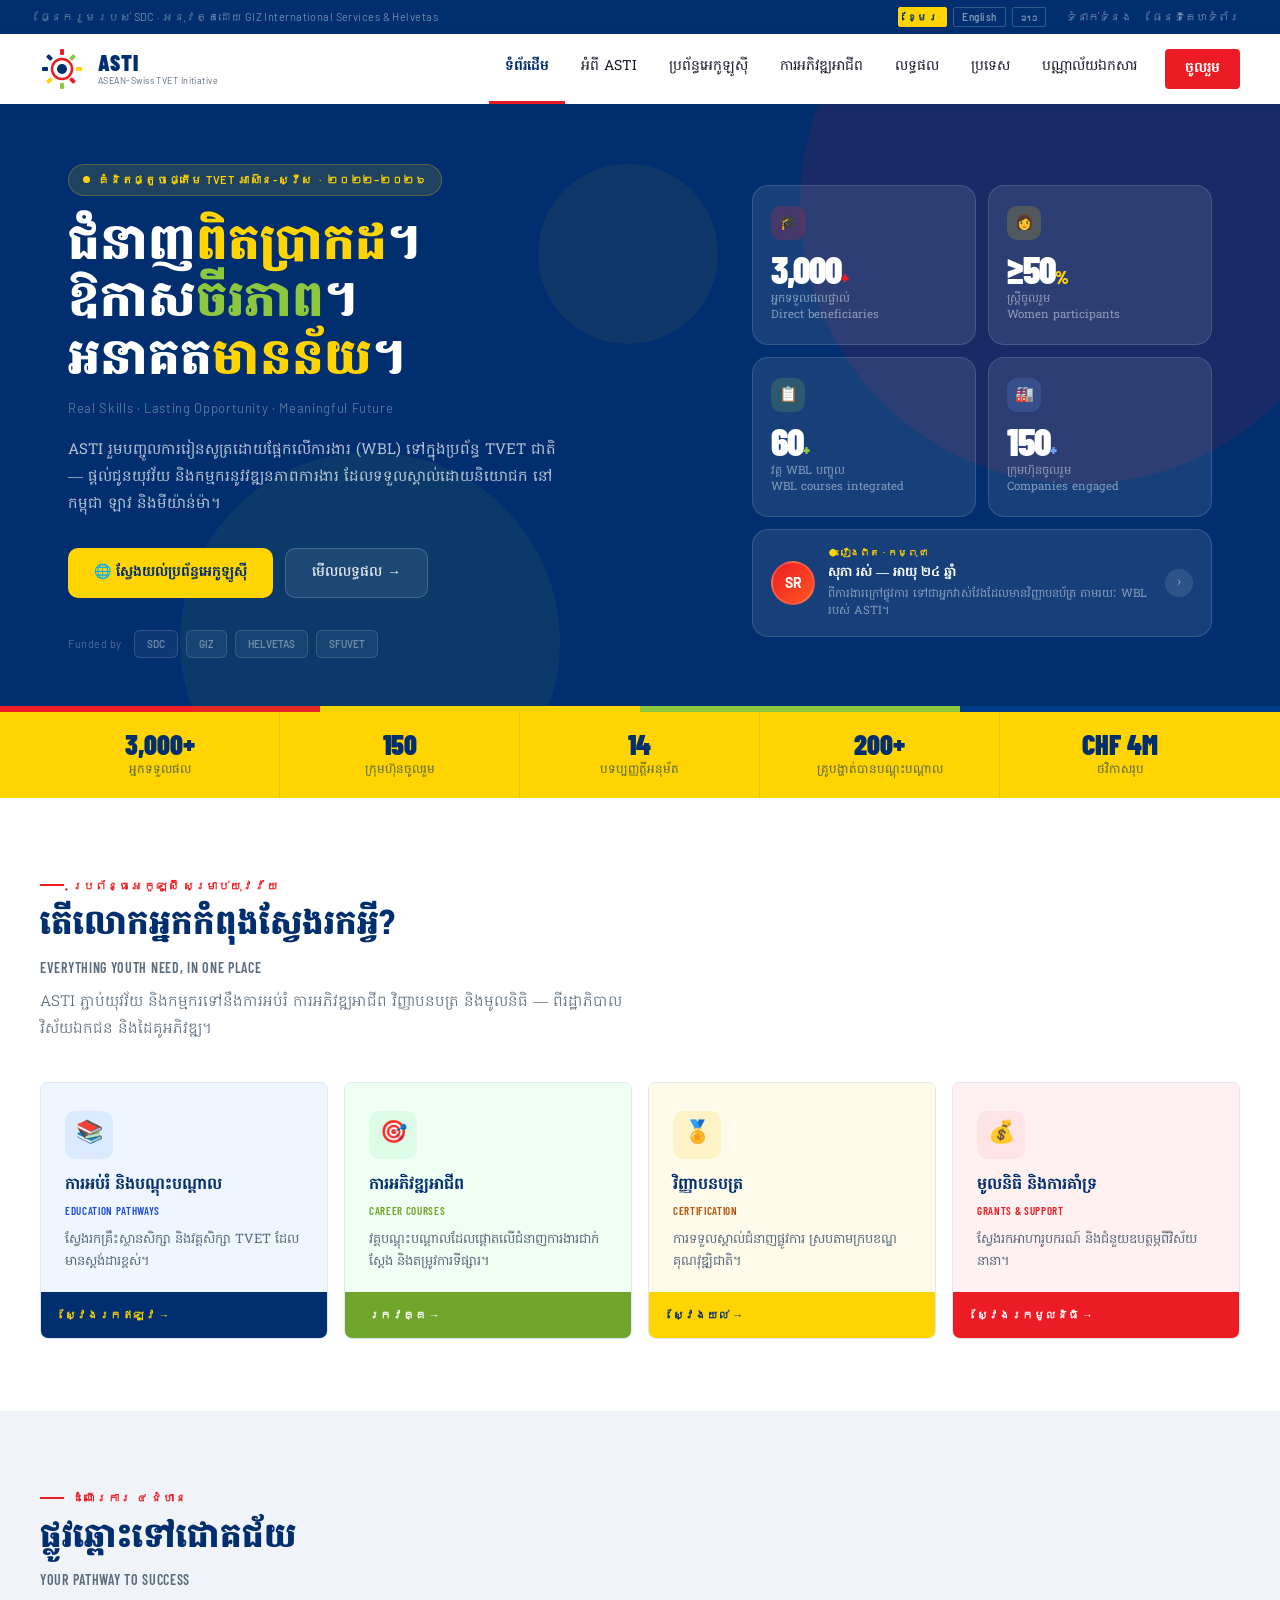
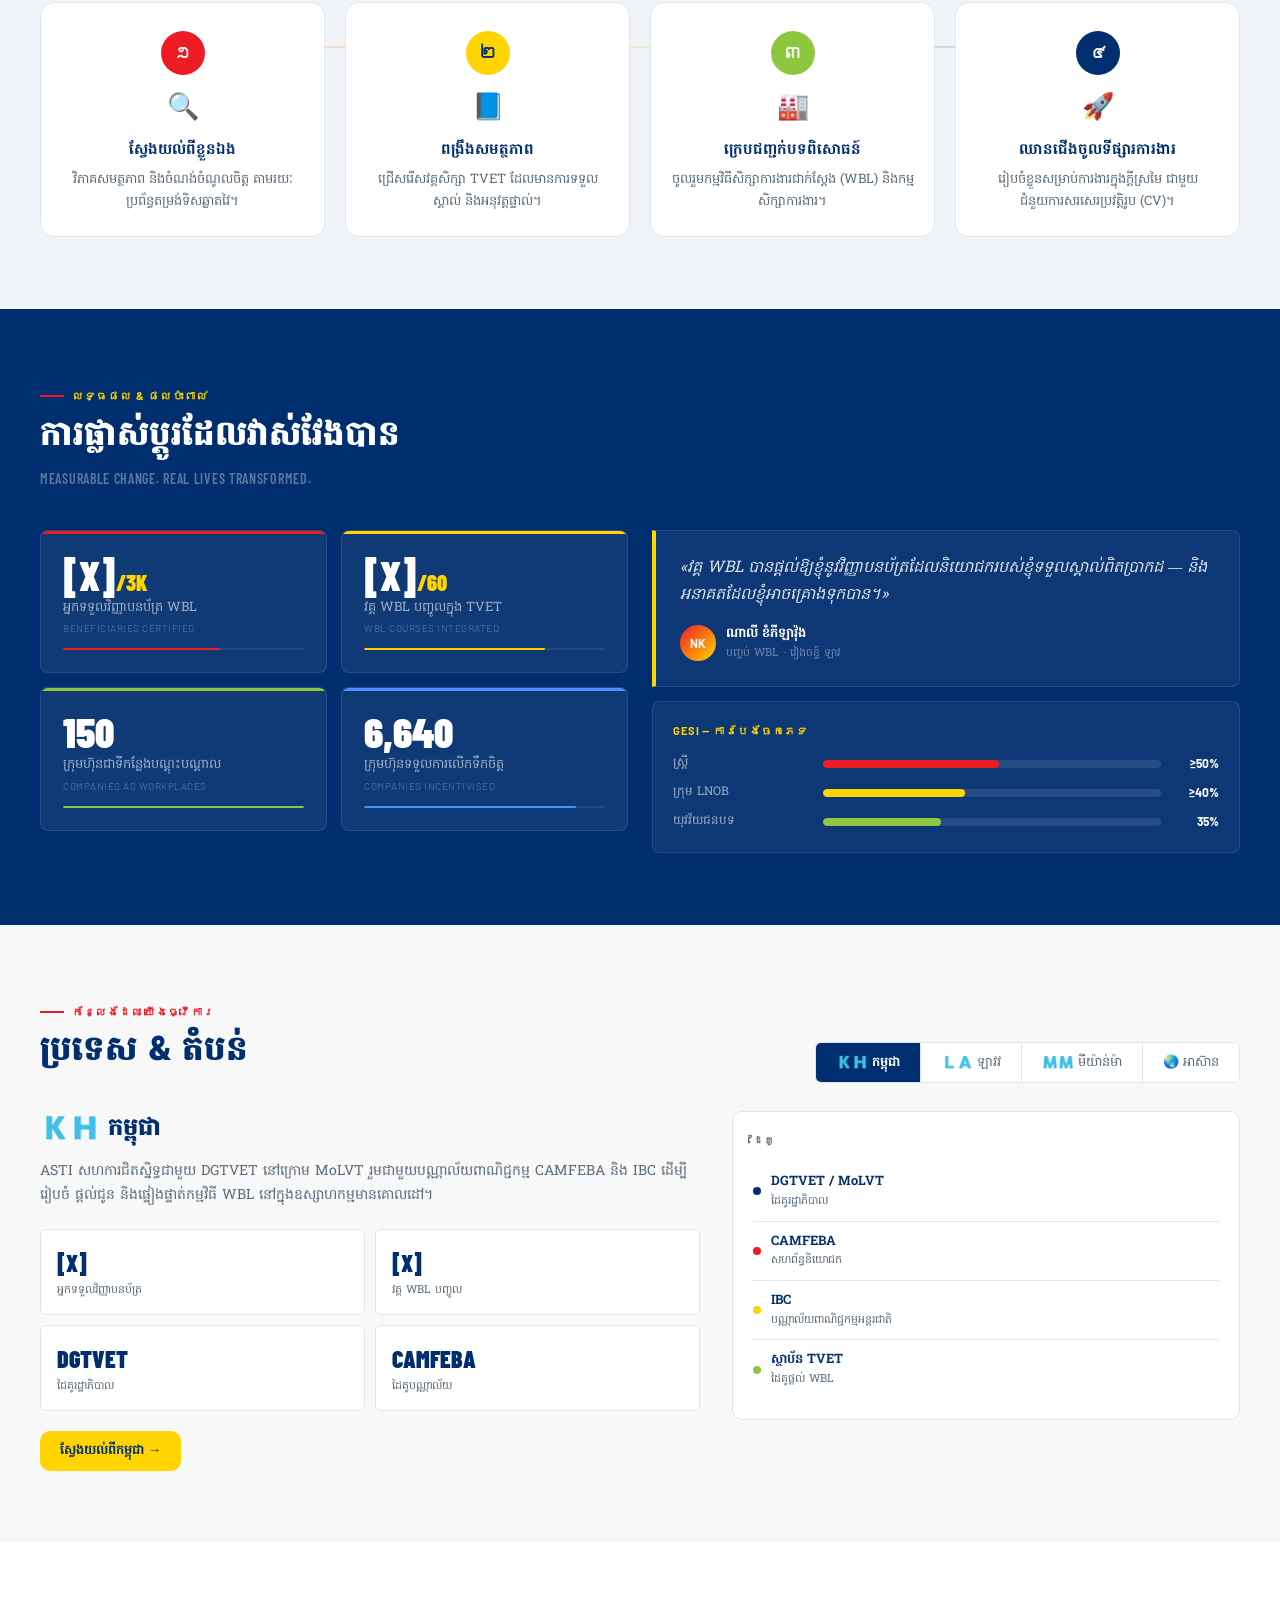
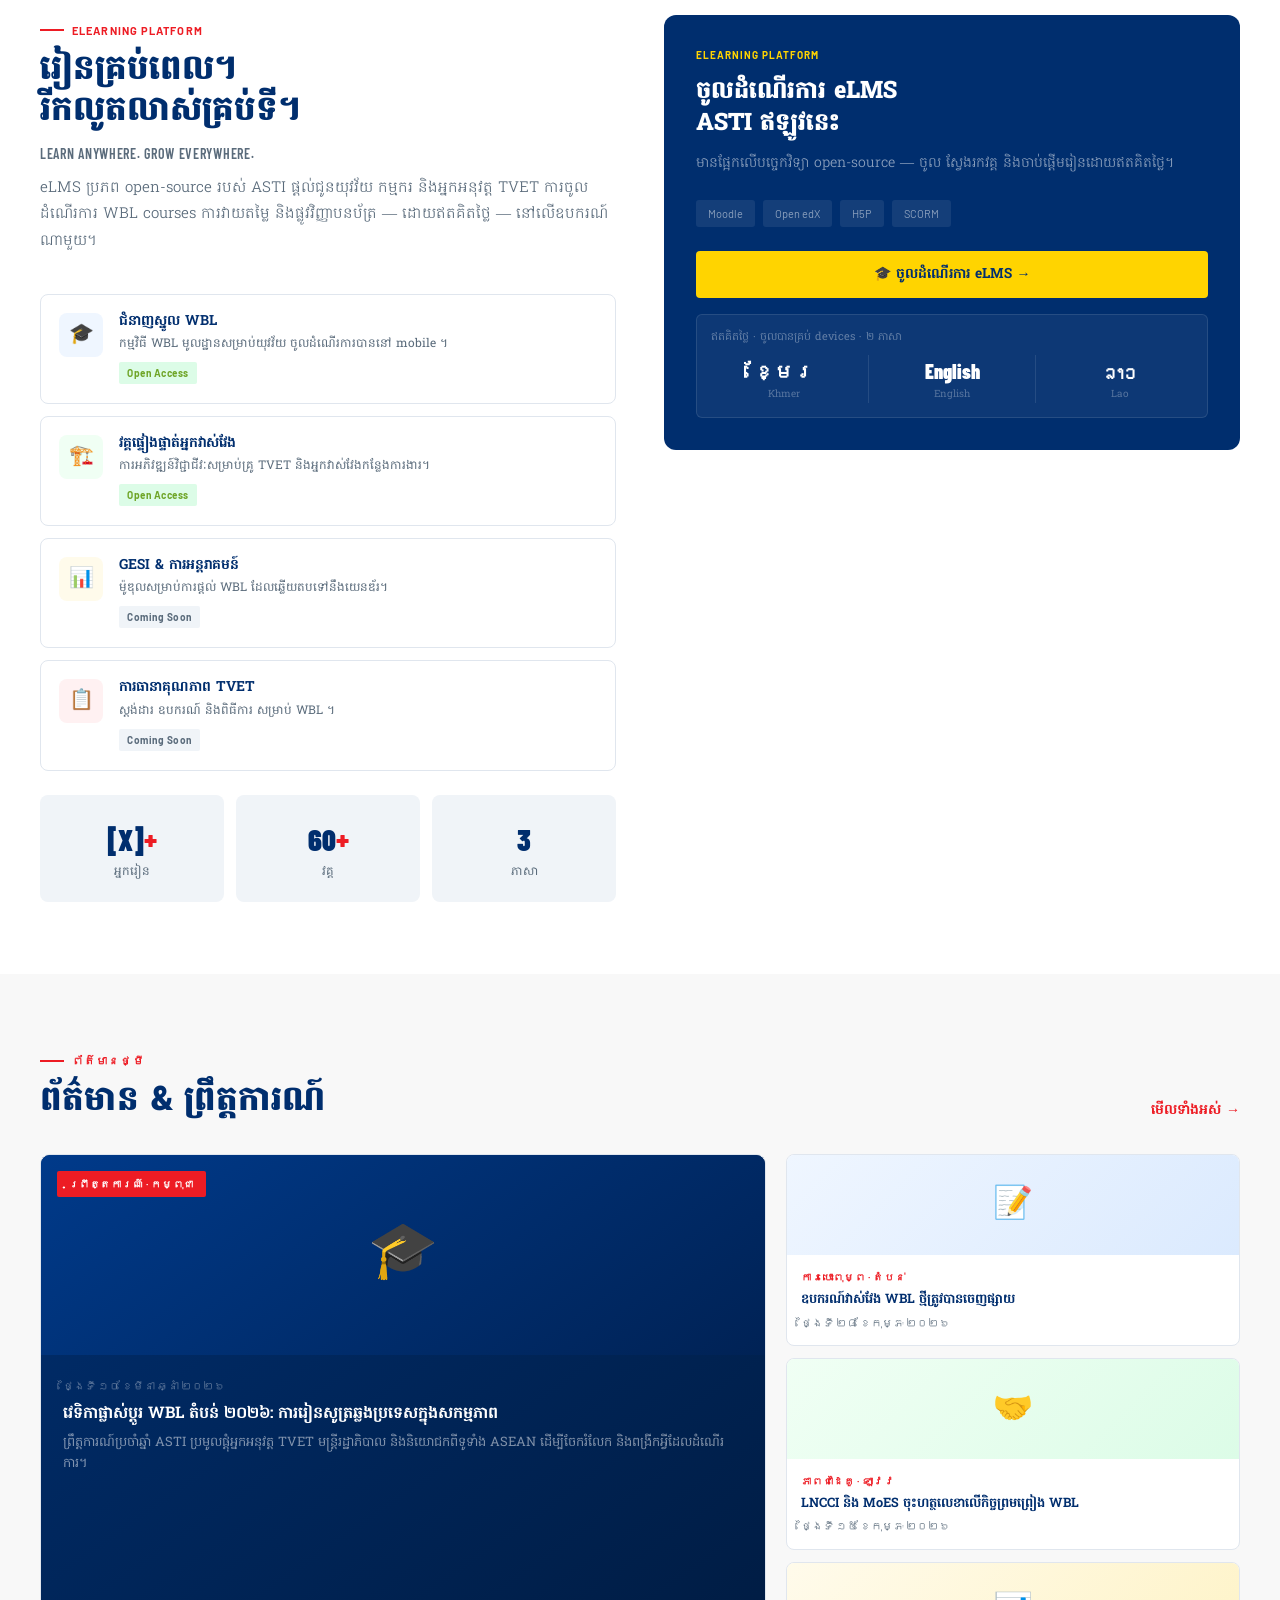
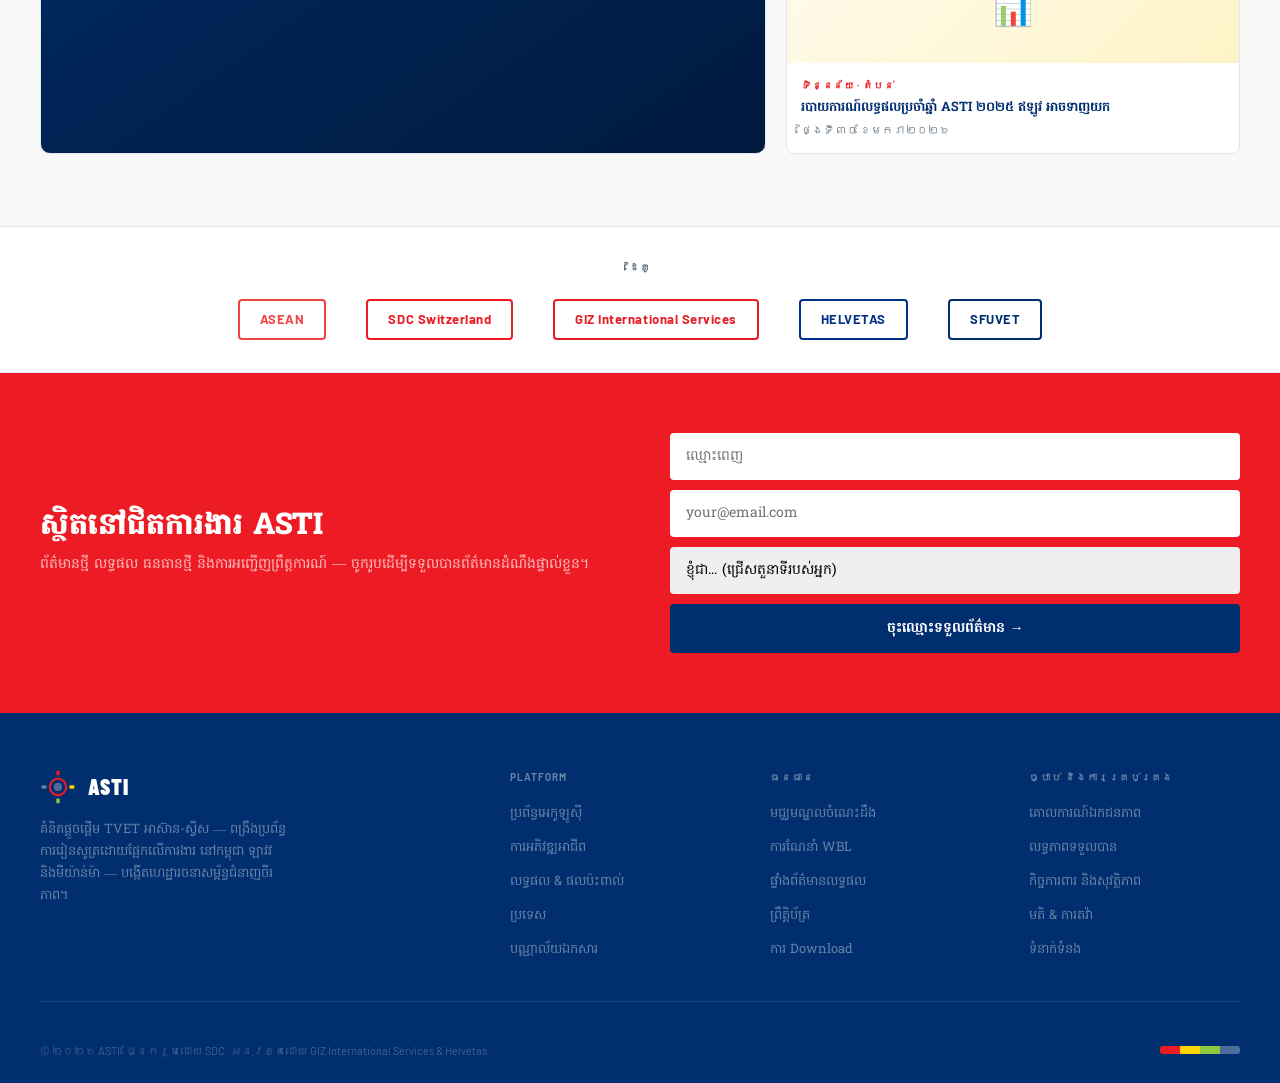
==== commit a25df7ed: "Update index.html" ====
--- a/index.html
+++ b/index.html
@@ -314,6 +314,21 @@
 .fs-green{background:var(--green);}
 .fs-blue{background:rgba(255,255,255,.3);}
 
+/* ── ROADMAP ── */
+.roadmap-sec{background:var(--light);}
+.roadmap-grid{display:grid;grid-template-columns:repeat(4,1fr);gap:20px;margin-top:8px;position:relative;}
+.roadmap-grid::before{content:'';position:absolute;top:44px;left:12.5%;right:12.5%;height:2px;background:linear-gradient(90deg,var(--red),var(--yellow),var(--green),var(--blue));opacity:.2;z-index:0;}
+.rm-step{background:var(--white);border:1px solid var(--line);border-radius:14px;padding:28px 20px 24px;display:flex;flex-direction:column;align-items:center;text-align:center;position:relative;z-index:1;transition:all .25s;}
+.rm-step:hover{transform:translateY(-5px);box-shadow:0 14px 36px rgba(0,46,110,.1);}
+.rm-num{width:44px;height:44px;border-radius:50%;display:flex;align-items:center;justify-content:center;font-family:var(--cond);font-size:18px;font-weight:900;color:#fff;margin-bottom:14px;flex-shrink:0;}
+.rm-n1{background:var(--red);}
+.rm-n2{background:var(--yellow);color:var(--blue);}
+.rm-n3{background:var(--green);}
+.rm-n4{background:var(--blue);}
+.rm-icon{font-size:26px;margin-bottom:10px;}
+.rm-title{font-family:var(--km);font-size:15px;font-weight:700;color:var(--blue);margin-bottom:8px;line-height:1.4;}
+.rm-desc{font-size:13px;color:var(--muted);line-height:1.65;}
+
 /* ── MOBILE ── */
 @media(max-width:900px){
   .topbar,.hero-right,.hero-partners{display:none;}
@@ -324,8 +339,10 @@
   .stats-strip .ss-inner{display:flex;overflow-x:auto;}
   .ss-item{min-width:140px;flex-shrink:0;}
   .eco-grid,.impact-grid,.lms-layout,.cpanel.on,.nl-inner,.news-layout,.footer-top{grid-template-columns:1fr;}
+  .roadmap-grid{grid-template-columns:1fr 1fr;}
+  .roadmap-grid::before{display:none;}
   .impact-counters{grid-template-columns:1fr 1fr;}
-  .sec,.eco-sec,.impact-sec,.country-sec,.lms-sec,.news-sec,.nl-band,.footer{padding:48px 20px;}
+  .sec,.eco-sec,.impact-sec,.country-sec,.lms-sec,.news-sec,.nl-band,.footer,.roadmap-sec{padding:48px 20px;}
   .sec-h{font-size:26px;}
 }
 </style>
@@ -371,11 +388,11 @@
   <ul class="nav-menu">
     <li><a href="#" class="active">ទំព័រដើម</a></li>
     <li><a href="#">អំពី ASTI</a></li>
-    <li><a href="#">Ecosystem</a></li>
-    <li><a href="#">eLMS</a></li>
+    <li><a href="#">ប្រព័ន្ធអេកូឡូស៊ី</a></li>
+    <li><a href="#">ការអភិវឌ្ឍអាជីព</a></li>
     <li><a href="#">លទ្ធផល</a></li>
     <li><a href="#">ប្រទេស</a></li>
-    <li><a href="#">ព័ត៌មាន</a></li>
+    <li><a href="#">បណ្ណាល័យឯកសារ</a></li>
     <li><a href="#" class="nav-cta">ចូលរួម</a></li>
   </ul>
 </nav>
@@ -396,7 +413,7 @@
       <div class="hero-en">Real Skills · Lasting Opportunity · Meaningful Future</div>
       <p class="hero-sub">ASTI រួមបញ្ចូលការរៀនសូត្រដោយផ្អែកលើការងារ (WBL) ទៅក្នុងប្រព័ន្ធ TVET ជាតិ — ផ្តល់ជូនយុវវ័យ និងកម្មករនូវវឌ្ឍនភាពការងារ ដែលទទួលស្គាល់ដោយនិយោជក នៅកម្ពុជា ឡាវ និងមីយ៉ាន់ម៉ា។</p>
       <div class="hero-btns">
-        <a href="#" class="btn-yellow">🌐 ស្វែងយល់ Ecosystem</a>
+        <a href="#" class="btn-yellow">🌐 ស្វែងយល់ប្រព័ន្ធអេកូឡូស៊ី</a>
         <a href="#" class="btn-white-out">មើលលទ្ធផល →</a>
       </div>
       <div class="hero-partners">
@@ -460,17 +477,17 @@
 <!-- ECOSYSTEM -->
 <section class="sec eco-sec">
   <div class="sec-inner">
-    <div class="sec-tag">Ecosystem សម្រាប់យុវវ័យ</div>
-    <h2 class="sec-h">ព័ត៌មានល្អ ក្នុងដៃអ្នក</h2>
+    <div class="sec-tag">ប្រព័ន្ធអេកូឡូស៊ី សម្រាប់យុវវ័យ</div>
+    <h2 class="sec-h">តើលោកអ្នកកំពុងស្វែងរកអ្វី?</h2>
     <div class="sec-en">Everything Youth Need, In One Place</div>
-    <p class="sec-p">ASTI ភ្ជាប់យុវវ័យ និងកម្មករទៅនឹងការអប់រំ ការងារ វិញ្ញាបនប័ត្រ និងជំនួយហិរញ្ញវត្ថុ — ពីរដ្ឋាភិបាល វិស័យឯកជន និងដៃគូអភិវឌ្ឍ។</p>
+    <p class="sec-p">ASTI ភ្ជាប់យុវវ័យ និងកម្មករទៅនឹងការអប់រំ ការអភិវឌ្ឍអាជីព វិញ្ញាបនបត្រ និងមូលនិធិ — ពីរដ្ឋាភិបាល វិស័យឯកជន និងដៃគូអភិវឌ្ឍ។</p>
     <div class="eco-grid">
       <a href="#" class="eco-card edu">
         <div class="eco-top">
           <div class="eco-icon-wrap">📚</div>
-          <div class="eco-title-km">ផ្លូវវប្បធម៌ការអប់រំ</div>
+          <div class="eco-title-km">ការអប់រំ និងបណ្តុះបណ្តាល</div>
           <div class="eco-title-en">Education Pathways</div>
-          <div class="eco-desc">ស្វែងរកវគ្គ TVET ផ្លូវការ WBL និងផ្លូវរៀនសូត្រដែលទទួលស្គាល់ដោយក្របខ័ណ្ឌគុណវុឌ្ឍិជាតិ។</div>
+          <div class="eco-desc">ស្វែងរកគ្រឹះស្ថានសិក្សា និងវគ្គសិក្សា TVET ដែលមានស្តង់ដារខ្ពស់។</div>
         </div>
         <div class="eco-bottom">
           <span class="eco-bottom-link">ស្វែងរកឥឡូវ →</span>
@@ -479,9 +496,9 @@
       <a href="#" class="eco-card career">
         <div class="eco-top">
           <div class="eco-icon-wrap">🎯</div>
-          <div class="eco-title-km">វគ្គការងារ</div>
+          <div class="eco-title-km">ការអភិវឌ្ឍអាជីព</div>
           <div class="eco-title-en">Career Courses</div>
-          <div class="eco-desc">ស្វែងរកកម្មវិធីជំនាញផ្នែកជាក់លាក់ ដែលភ្ជាប់ទៅនឹងតម្រូវការនិយោជក — សណ្ឋាគារ សំណង់ ឧស្សាហកម្ម និងច្រើនទៀត។</div>
+          <div class="eco-desc">វគ្គបណ្តុះបណ្តាលដែលផ្ដោតលើជំនាញការងារជាក់ស្ដែង និងតម្រូវការទីផ្សារ។</div>
         </div>
         <div class="eco-bottom">
           <span class="eco-bottom-link">រកវគ្គ →</span>
@@ -490,9 +507,9 @@
       <a href="#" class="eco-card cert">
         <div class="eco-top">
           <div class="eco-icon-wrap">🏅</div>
-          <div class="eco-title-km">វិញ្ញាបនប័ត្រ</div>
+          <div class="eco-title-km">វិញ្ញាបនបត្រ</div>
           <div class="eco-title-en">Certification</div>
-          <div class="eco-desc">យល់ដឹងអំពីដំណើរការវិញ្ញាបនប័ត្រជាតិ RPL និងរបៀបធ្វើឱ្យជំនាញរបស់អ្នកទទួលស្គាល់ផ្លូវការ។</div>
+          <div class="eco-desc">ការទទួលស្គាល់ជំនាញផ្លូវការ ស្របតាមក្របខណ្ឌគុណវុឌ្ឍិជាតិ។</div>
         </div>
         <div class="eco-bottom">
           <span class="eco-bottom-link">ស្វែងយល់ →</span>
@@ -501,14 +518,49 @@
       <a href="#" class="eco-card grant">
         <div class="eco-top">
           <div class="eco-icon-wrap">💰</div>
-          <div class="eco-title-km">ជំនួយ & ក្រាន់</div>
+          <div class="eco-title-km">មូលនិធិ និងការគាំទ្រ</div>
           <div class="eco-title-en">Grants & Support</div>
-          <div class="eco-desc">ស្វែងរកជំនួយហិរញ្ញវត្ថុ លើកទឹកចិត្តនិយោជក និងកម្មវិធីដៃគូអភិវឌ្ឍ សម្រាប់យុវវ័យ កម្មករ និងស្ថាប័ន TVET។</div>
+          <div class="eco-desc">ស្វែងរកអាហារូបករណ៍ និងជំនួយឧបត្ថម្ភពីវិស័យនានា។</div>
         </div>
         <div class="eco-bottom">
-          <span class="eco-bottom-link">ស្វែងរកជំនួយ →</span>
+          <span class="eco-bottom-link">ស្វែងរកមូលនិធិ →</span>
         </div>
       </a>
+    </div>
+  </div>
+</section>
+
+<!-- ROADMAP -->
+<section class="sec roadmap-sec">
+  <div class="sec-inner">
+    <div class="sec-tag">ដំណើរការ ៤ ជំហាន</div>
+    <h2 class="sec-h">ផ្លូវឆ្ពោះទៅជោគជ័យ</h2>
+    <div class="sec-en">Your Pathway to Success</div>
+    <div class="roadmap-grid">
+      <div class="rm-step">
+        <div class="rm-num rm-n1">១</div>
+        <div class="rm-icon">🔍</div>
+        <h3 class="rm-title">ស្វែងយល់ពីខ្លួនឯង</h3>
+        <p class="rm-desc">វិភាគសមត្ថភាព និងចំណង់ចំណូលចិត្ត តាមរយៈប្រព័ន្ធតម្រង់ទិសឆ្លាតវៃ។</p>
+      </div>
+      <div class="rm-step">
+        <div class="rm-num rm-n2">២</div>
+        <div class="rm-icon">📘</div>
+        <h3 class="rm-title">ពង្រឹងសមត្ថភាព</h3>
+        <p class="rm-desc">ជ្រើសរើសវគ្គសិក្សា TVET ដែលមានការទទួលស្គាល់ និងអនុវត្តផ្ទាល់។</p>
+      </div>
+      <div class="rm-step">
+        <div class="rm-num rm-n3">៣</div>
+        <div class="rm-icon">🏭</div>
+        <h3 class="rm-title">ក្រេបជញ្ជក់បទពិសោធន៍</h3>
+        <p class="rm-desc">ចូលរួមកម្មវិធីសិក្សាការងារជាក់ស្តែង (WBL) និងកម្មសិក្សាការងារ។</p>
+      </div>
+      <div class="rm-step">
+        <div class="rm-num rm-n4">៤</div>
+        <div class="rm-icon">🚀</div>
+        <h3 class="rm-title">ឈានជើងចូលទីផ្សារការងារ</h3>
+        <p class="rm-desc">រៀបចំខ្លួនសម្រាប់ការងារក្នុងក្តីស្រមៃ ជាមួយជំនួយការសរសេរប្រវត្តិរូប (CV)។</p>
+      </div>
     </div>
   </div>
 </section>
@@ -869,29 +921,29 @@
       <div class="ft-col">
         <h4>Platform</h4>
         <ul>
-          <li><a href="#">Ecosystem យុវវ័យ</a></li>
-          <li><a href="#">eLearning (LMS)</a></li>
-          <li><a href="#">Insights & លទ្ធផល</a></li>
+          <li><a href="#">ប្រព័ន្ធអេកូឡូស៊ី</a></li>
+          <li><a href="#">ការអភិវឌ្ឍអាជីព</a></li>
+          <li><a href="#">លទ្ធផល & ផលប៉ះពាល់</a></li>
           <li><a href="#">ប្រទេស</a></li>
-          <li><a href="#">ព័ត៌មាន & ព្រឹត្តការណ៍</a></li>
+          <li><a href="#">បណ្ណាល័យឯកសារ</a></li>
         </ul>
       </div>
       <div class="ft-col">
         <h4>ធនធាន</h4>
         <ul>
-          <li><a href="#">Knowledge Hub</a></li>
+          <li><a href="#">មជ្ឈមណ្ឌលចំណេះដឹង</a></li>
           <li><a href="#">ការណែនាំ WBL</a></li>
-          <li><a href="#">Dashboard លទ្ធផល</a></li>
+          <li><a href="#">ផ្ទាំងព័ត៌មានលទ្ធផល</a></li>
           <li><a href="#">ព្រឹត្តិប័ត្រ</a></li>
           <li><a href="#">ការ Download</a></li>
         </ul>
       </div>
       <div class="ft-col">
-        <h4>ច្បាប់ & ការគ្រប់គ្រង</h4>
+        <h4>ច្បាប់ និងការគ្រប់គ្រង</h4>
         <ul>
-          <li><a href="#">គោលការណ៍ភាពឯកជន</a></li>
-          <li><a href="#">ភាពទទួលបាន</a></li>
-          <li><a href="#">ការការពារ</a></li>
+          <li><a href="#">គោលការណ៍ឯកជនភាព</a></li>
+          <li><a href="#">លទ្ធភាពទទួលបាន</a></li>
+          <li><a href="#">កិច្ចការពារ និងសុវត្ថិភាព</a></li>
           <li><a href="#">មតិ & ការតវ៉ា</a></li>
           <li><a href="#">ទំនាក់ទំនង</a></li>
         </ul>
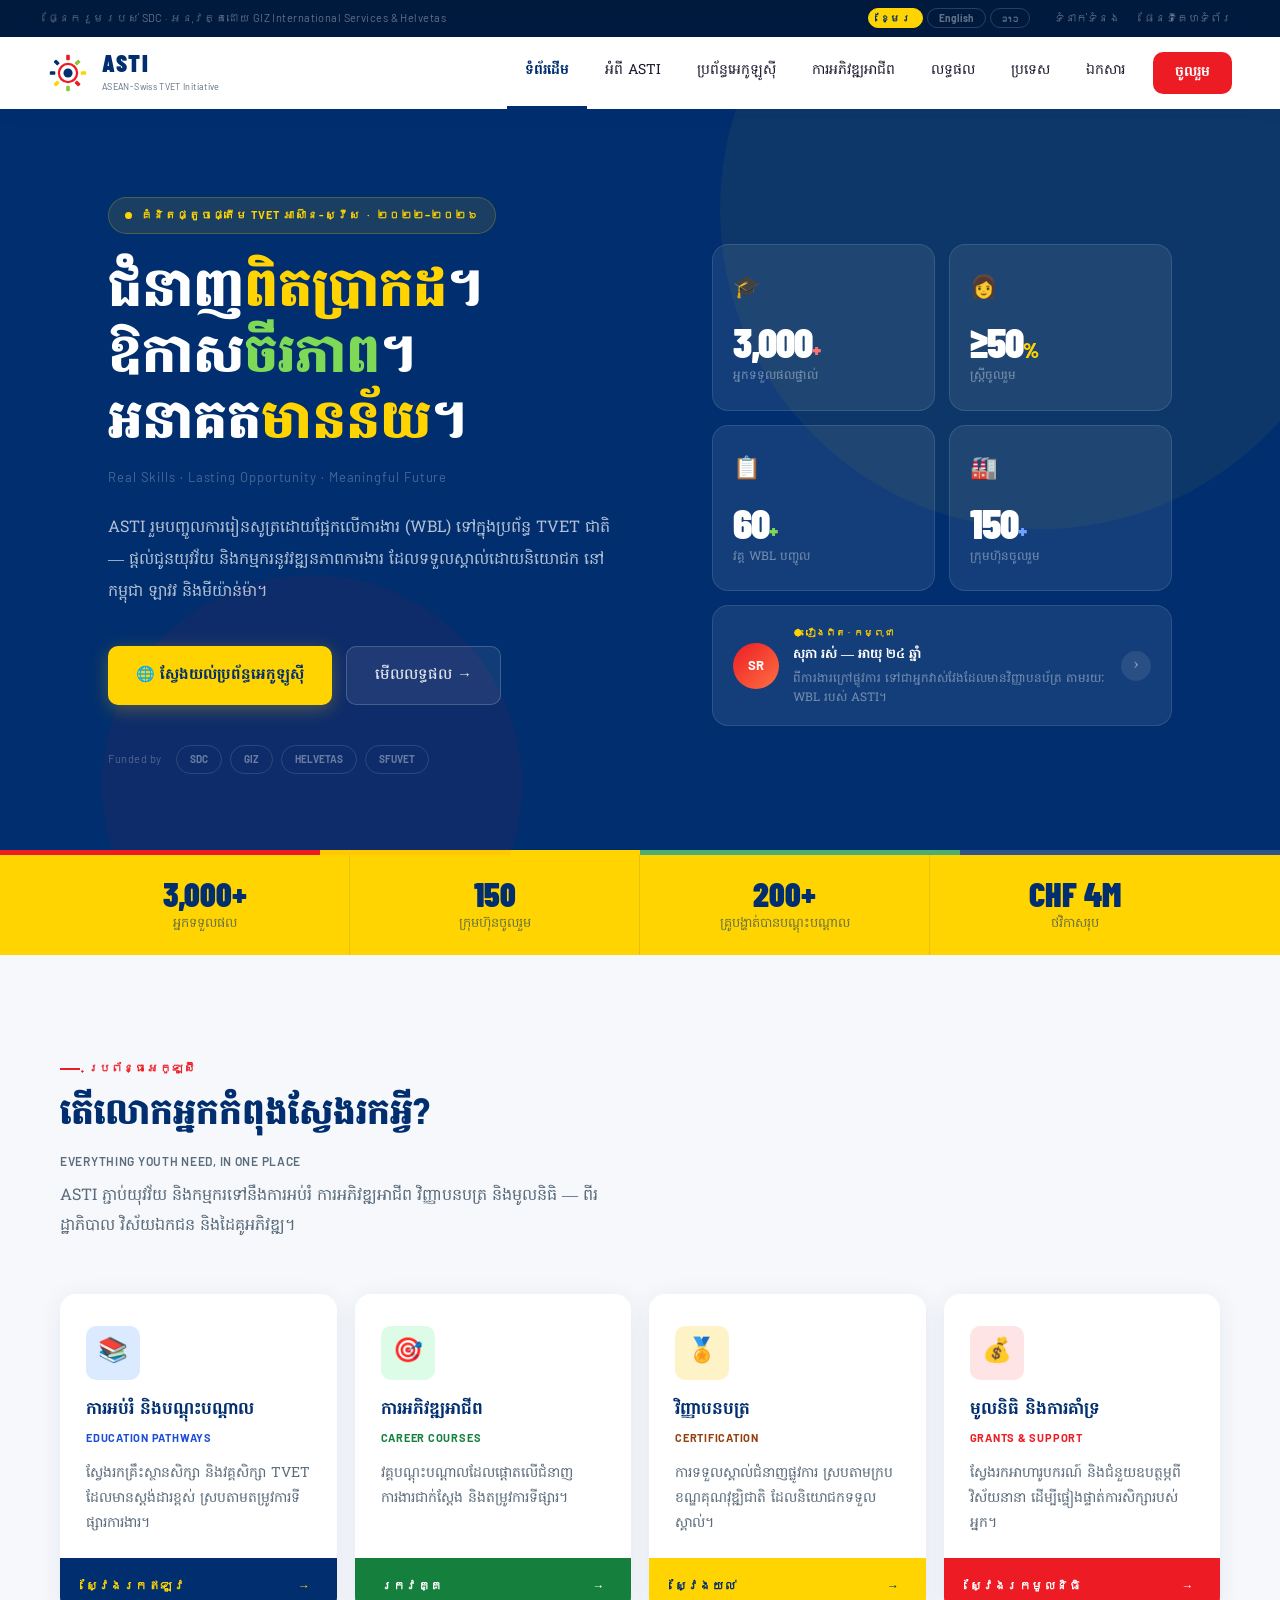
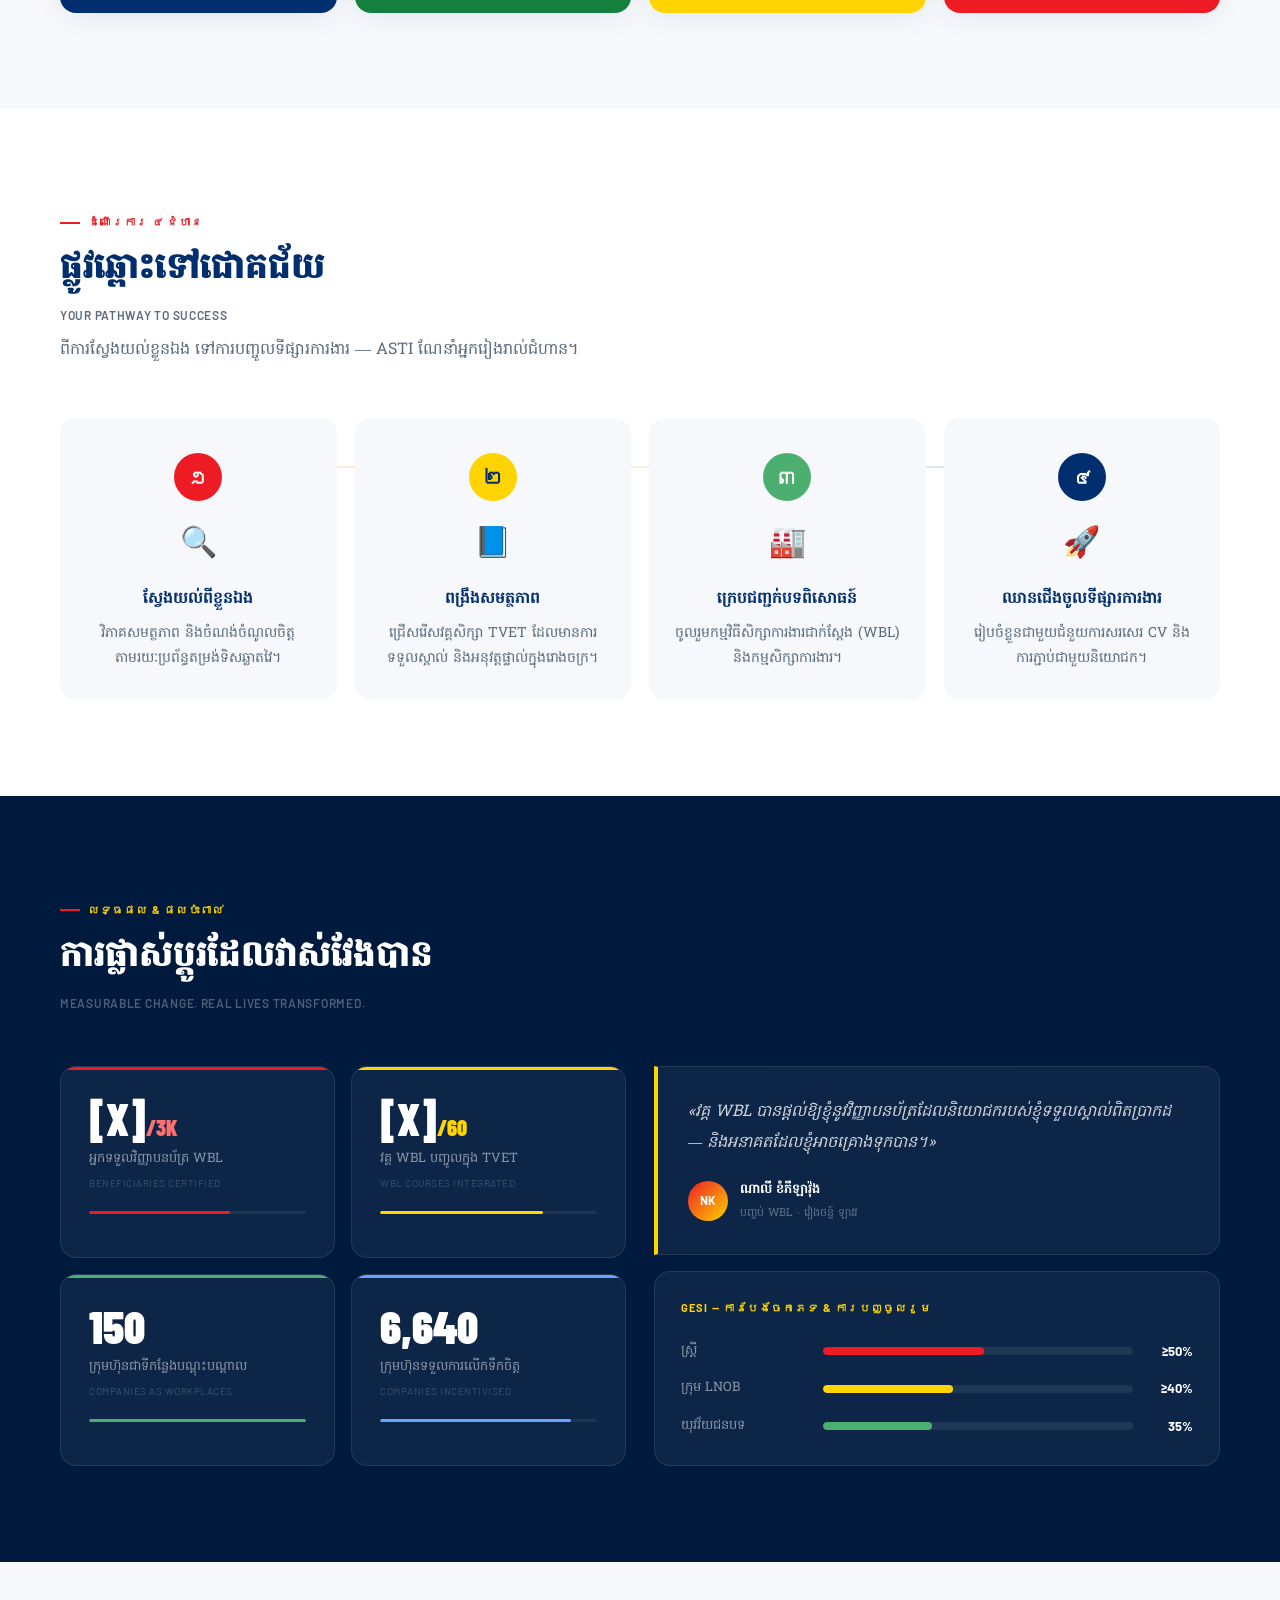
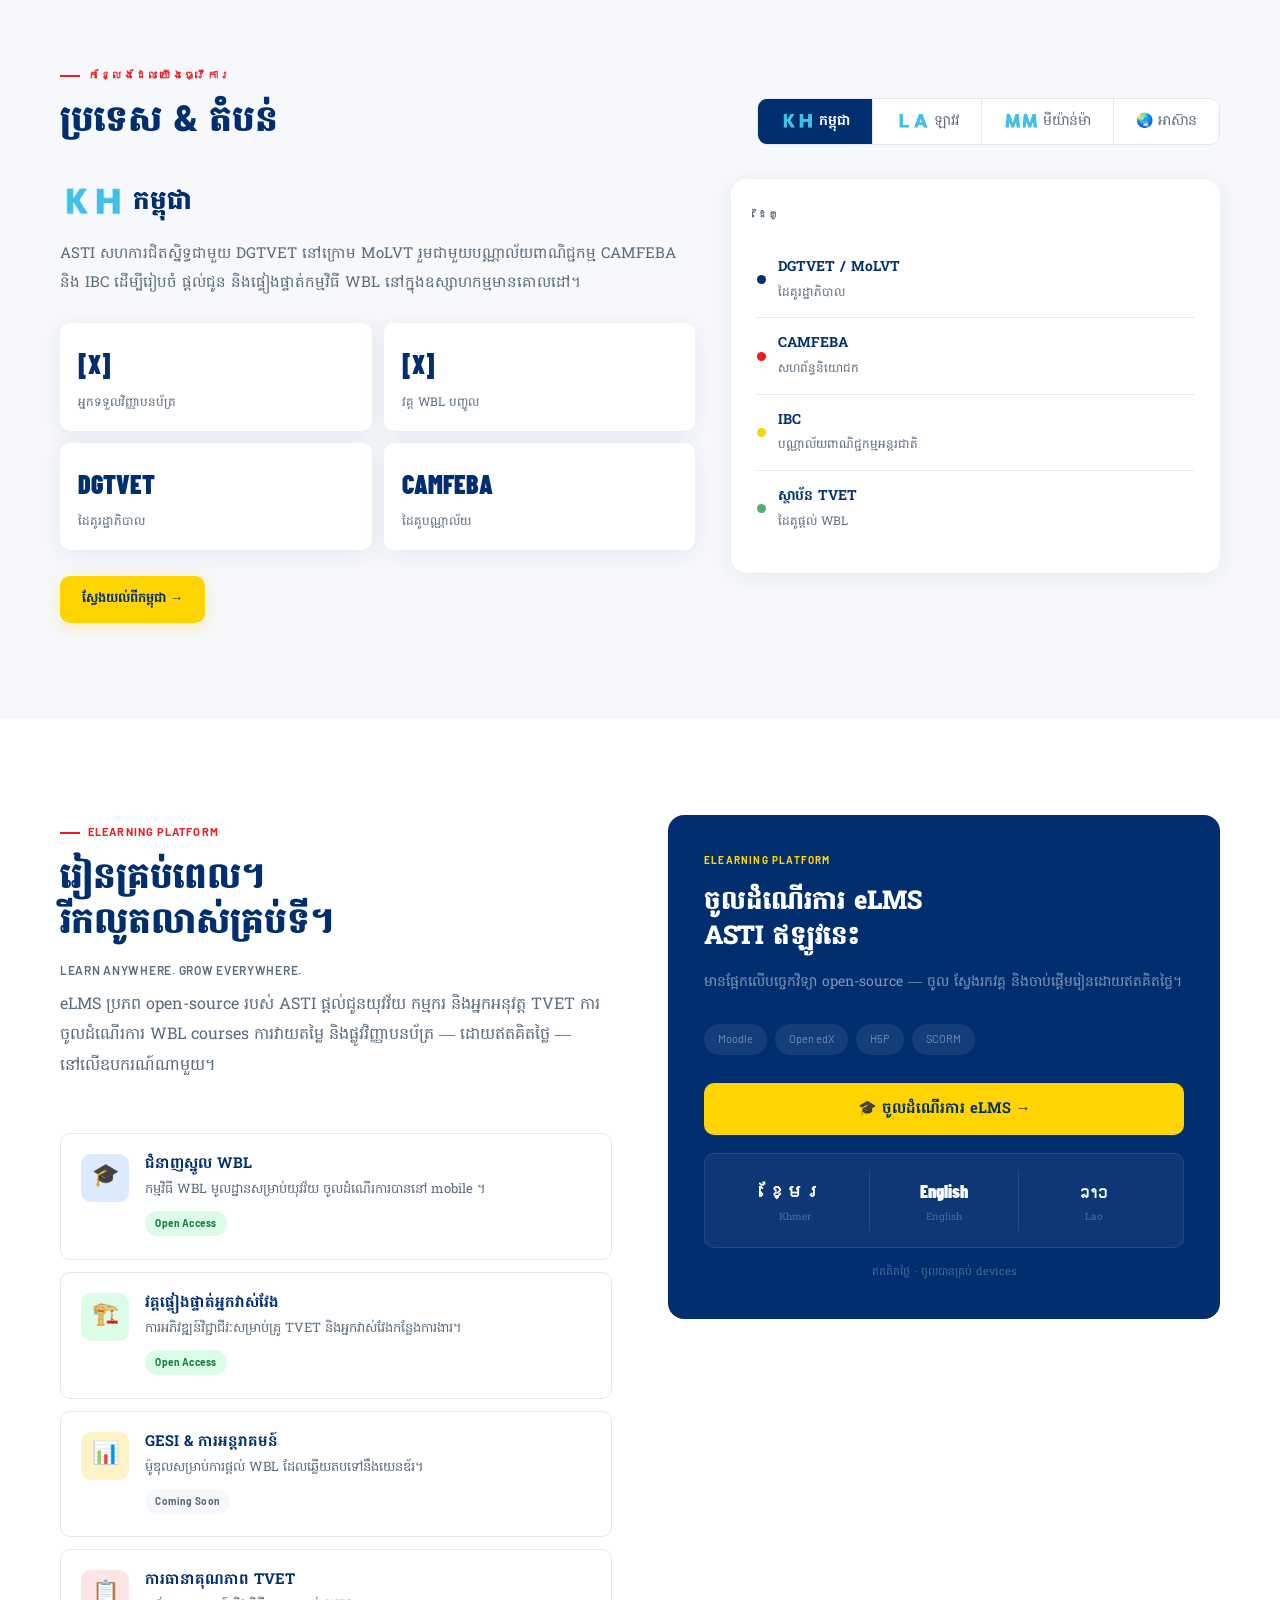
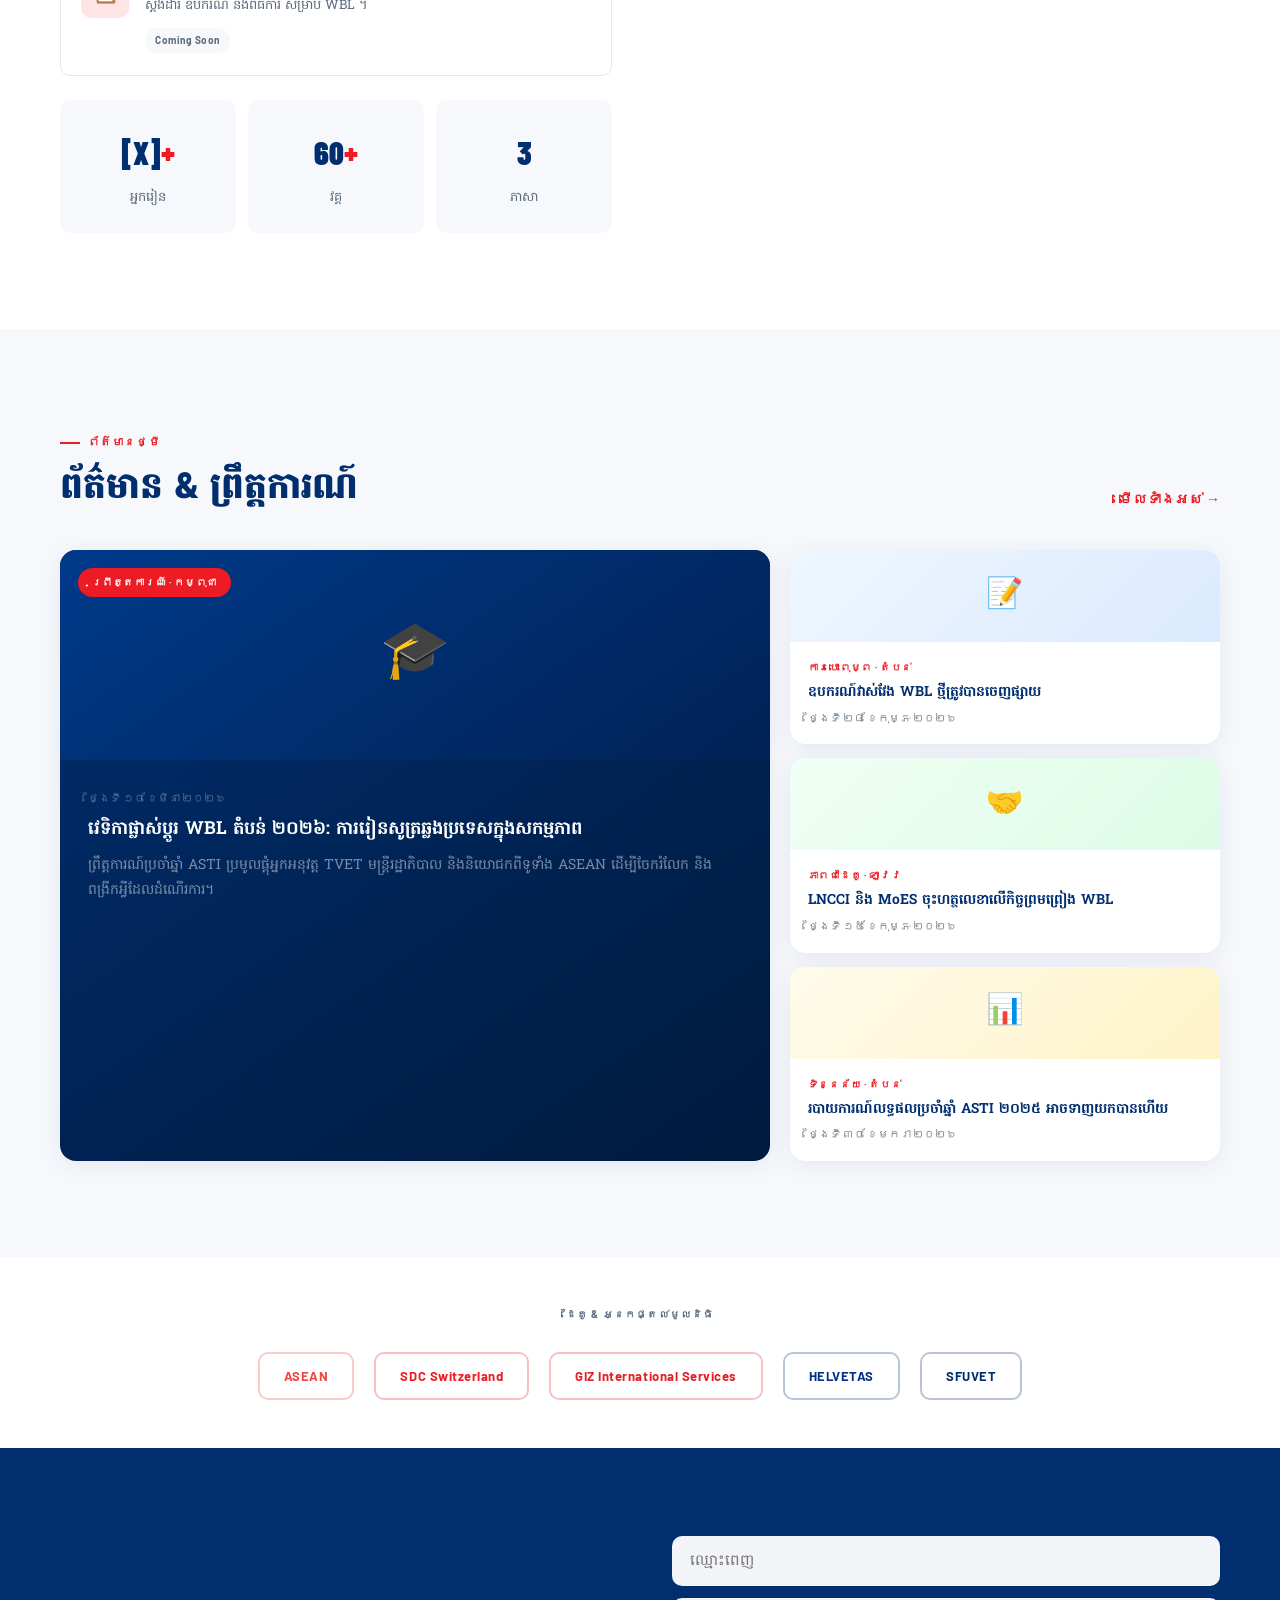
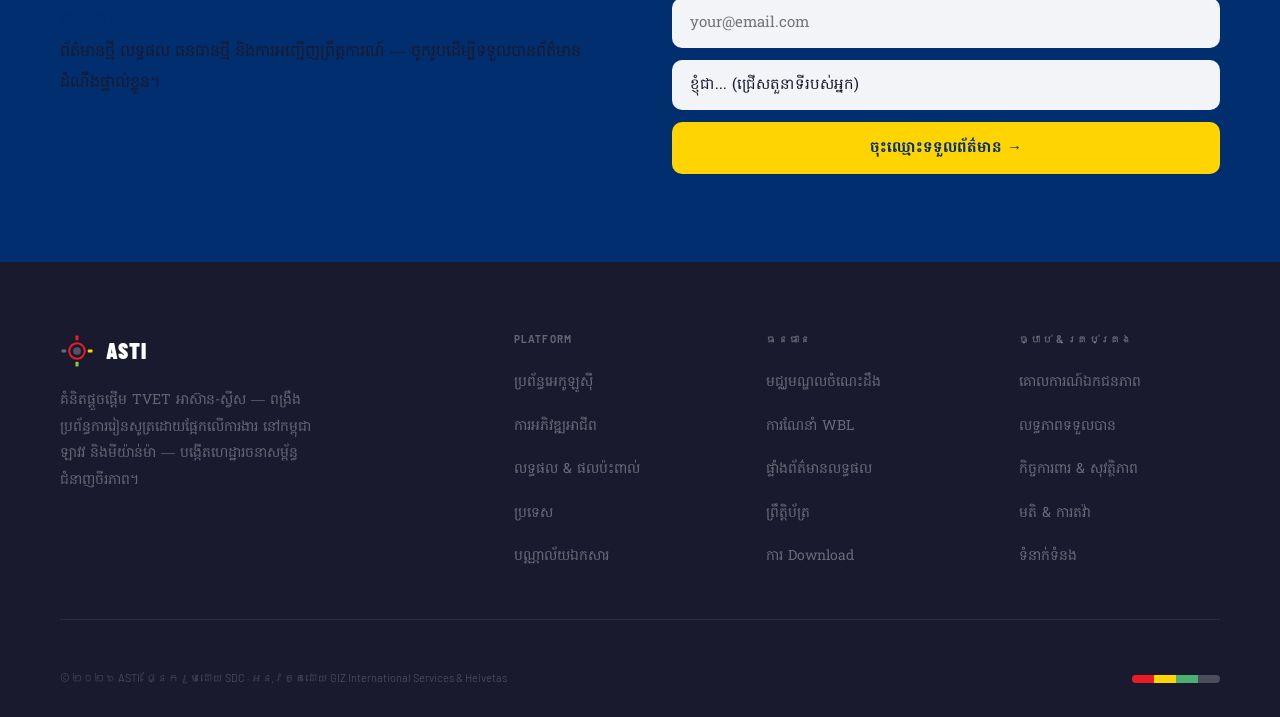
==== commit 7b143967: "Update index.html" ====
--- a/index.html
+++ b/index.html
@@ -7,343 +7,388 @@
 <link rel="preconnect" href="https://fonts.googleapis.com"/>
 <link href="https://fonts.googleapis.com/css2?family=Hanuman:wght@300;400;700;900&family=Barlow:wght@300;400;500;600;700;900&family=Barlow+Condensed:wght@600;700;900&display=swap" rel="stylesheet"/>
 <style>
+/* ─── RESET ─── */
 *{box-sizing:border-box;margin:0;padding:0;}
+
+/* ─── TOKENS ─── */
 :root{
-  --red:#ED1C24;
-  --red2:#C5151C;
-  --blue:#002E6E;
-  --blue2:#003A8A;
-  --yellow:#FFD400;
-  --yellow2:#E6BE00;
-  --green:#8DC63F;
-  --green2:#6FA528;
-  --white:#FFFFFF;
-  --offwhite:#F8F8F8;
-  --light:#F0F4F8;
-  --ink:#1A1A2E;
-  --muted:#5A6B7B;
-  --line:#E0E6EE;
-  --km:'Hanuman',serif;
-  --en:'Barlow',sans-serif;
-  --cond:'Barlow Condensed',sans-serif;
+  --blue:      #002E6E;
+  --blue-dark: #001A3E;
+  --blue-mid:  #003A8A;
+  --yellow:    #FFD400;
+  --yellow-dk: #E6BE00;
+  --red:       #ED1C24;
+  --green:     #4CAF6F;
+  --white:     #FFFFFF;
+  --off:       #F6F8FB;
+  --ink:       #1A1A2E;
+  --muted:     #5A6B7B;
+  --line:      #E2E8F0;
+  --shadow:    0 4px 24px rgba(0,46,110,.08);
+  --shadow-lg: 0 14px 48px rgba(0,46,110,.14);
+  --r:         16px;
+  --r-sm:      10px;
+  --km:        'Hanuman',serif;
+  --en:        'Barlow',sans-serif;
+  --cond:      'Barlow Condensed',sans-serif;
 }
 
-body{font-family:var(--km);background:var(--white);color:var(--ink);line-height:1.6;font-size:15px;}
-
-/* ── TOP UTILITY BAR ── */
-.topbar{background:var(--blue);padding:7px 40px;display:flex;justify-content:space-between;align-items:center;}
-.tb-left{font-family:var(--en);font-size:11px;color:rgba(255,255,255,.45);letter-spacing:.04em;}
-.tb-right{display:flex;gap:20px;align-items:center;}
-.tb-right a{font-family:var(--en);font-size:11px;color:rgba(255,255,255,.5);text-decoration:none;transition:color .15s;}
+/* ─── BASE ─── */
+body{font-family:var(--km);background:var(--white);color:var(--ink);line-height:1.9;font-size:16px;-webkit-font-smoothing:antialiased;}
+img{max-width:100%;display:block;}
+a{text-decoration:none;}
+
+/* ─── FADE-IN ANIMATION ─── */
+.fade{opacity:0;transform:translateY(26px);transition:opacity .65s ease,transform .65s ease;}
+.fade.visible{opacity:1;transform:none;}
+.fade-delay-1{transition-delay:.1s;}
+.fade-delay-2{transition-delay:.2s;}
+.fade-delay-3{transition-delay:.3s;}
+.fade-delay-4{transition-delay:.4s;}
+
+/* ─── TOP BAR ─── */
+.topbar{background:var(--blue-dark);padding:8px 48px;display:flex;justify-content:space-between;align-items:center;}
+.tb-left{font-family:var(--en);font-size:11px;color:rgba(255,255,255,.38);letter-spacing:.04em;}
+.tb-right{display:flex;gap:24px;align-items:center;}
+.tb-right a{font-family:var(--en);font-size:11px;color:rgba(255,255,255,.42);transition:color .2s;}
 .tb-right a:hover{color:#fff;}
-.lang-switcher{display:flex;gap:6px;}
-.lang-btn{font-family:var(--en);font-size:10px;font-weight:600;padding:3px 8px;border-radius:2px;border:1px solid rgba(255,255,255,.2);color:rgba(255,255,255,.5);cursor:pointer;background:transparent;letter-spacing:.05em;transition:all .15s;}
+.lang-sw{display:flex;gap:4px;}
+.lang-btn{font-family:var(--en);font-size:10px;font-weight:700;padding:3px 11px;border-radius:20px;border:1px solid rgba(255,255,255,.16);color:rgba(255,255,255,.38);cursor:pointer;background:transparent;letter-spacing:.04em;transition:all .2s;}
 .lang-btn.on{background:var(--yellow);color:var(--blue);border-color:var(--yellow);}
-.lang-btn:hover{border-color:rgba(255,255,255,.5);color:#fff;}
-
-/* ── NAV ── */
-.nav{background:var(--white);height:70px;display:flex;align-items:center;justify-content:space-between;padding:0 40px;box-shadow:0 2px 12px rgba(0,46,110,.1);position:sticky;top:0;z-index:200;}
-.nav-logo{display:flex;align-items:center;gap:14px;text-decoration:none;}
-.logo-gear{position:relative;width:44px;height:44px;flex-shrink:0;}
-.lg-ring{position:absolute;inset:0;border-radius:50%;border:4px solid var(--red);}
-.lg-text{position:absolute;inset:0;display:flex;align-items:center;justify-content:center;font-family:var(--cond);font-size:15px;font-weight:900;color:var(--blue);letter-spacing:-1px;}
-.logo-words .name{font-family:var(--cond);font-size:22px;font-weight:900;color:var(--blue);letter-spacing:1px;line-height:1;}
-.logo-words .sub{font-family:var(--en);font-size:9px;color:var(--muted);font-weight:400;letter-spacing:.05em;line-height:1.3;margin-top:2px;}
-.nav-menu{display:flex;align-items:center;gap:0;list-style:none;height:70px;}
-.nav-menu a{display:flex;align-items:center;height:70px;padding:0 16px;font-family:var(--km);font-size:14px;font-weight:400;color:var(--ink);text-decoration:none;border-bottom:3px solid transparent;transition:all .2s;white-space:nowrap;}
-.nav-menu a:hover{color:var(--blue);border-bottom-color:var(--yellow);}
-.nav-menu a.active{color:var(--blue);font-weight:700;border-bottom-color:var(--red);}
-.nav-cta{background:var(--red)!important;color:var(--white)!important;border-radius:4px;padding:0 20px!important;height:40px!important;margin-left:12px;font-weight:700!important;border-bottom:none!important;align-self:center;}
-.nav-cta:hover{background:var(--red2)!important;}
-
-/* ── HERO ── */
-/* ── HERO — Friendly, warm, full-width ── */
-.hero{background:var(--blue);position:relative;overflow:hidden;display:flex;flex-direction:column;}
-.hero-orb1{position:absolute;width:560px;height:560px;border-radius:50%;background:rgba(237,28,36,.1);top:-180px;right:-80px;pointer-events:none;}
-.hero-orb2{position:absolute;width:380px;height:380px;border-radius:50%;background:rgba(141,198,63,.07);bottom:-120px;left:180px;pointer-events:none;}
-.hero-orb3{position:absolute;width:180px;height:180px;border-radius:50%;background:rgba(255,212,0,.06);top:60px;left:42%;pointer-events:none;}
-.hero-stripe{height:6px;background:linear-gradient(90deg,var(--red) 25%,var(--yellow) 25%,var(--yellow) 50%,var(--green) 50%,var(--green) 75%,var(--blue2) 75%);}
-.hero-top{display:grid;grid-template-columns:1fr 460px;max-width:1240px;margin:0 auto;width:100%;padding:60px 48px 48px;gap:36px;align-items:center;position:relative;z-index:1;}
-.hero-left{display:flex;flex-direction:column;}
-.hero-tag{display:inline-flex;align-items:center;gap:8px;background:rgba(255,212,0,.12);border:1px solid rgba(255,212,0,.25);color:var(--yellow);font-family:var(--en);font-size:11px;font-weight:600;letter-spacing:.07em;text-transform:uppercase;padding:6px 14px;border-radius:20px;margin-bottom:22px;width:fit-content;}
-.htdot{width:7px;height:7px;border-radius:50%;background:var(--yellow);animation:blink 2s infinite;flex-shrink:0;}
-@keyframes blink{0%,100%{opacity:1}50%{opacity:.3}}
-.hero h1{font-family:var(--km);font-size:50px;font-weight:900;color:var(--white);line-height:1.15;margin-bottom:8px;}
-.hero h1 .hl{color:var(--yellow);}
-.hero h1 .hl2{color:var(--green);}
-.hero-en{font-family:var(--en);font-size:13px;font-weight:400;color:rgba(255,255,255,.35);letter-spacing:.05em;margin-bottom:18px;}
-.hero-sub{font-size:15px;color:rgba(255,255,255,.7);line-height:1.8;max-width:500px;margin-bottom:30px;}
-.hero-btns{display:flex;gap:12px;margin-bottom:32px;flex-wrap:wrap;}
-.btn-yellow{background:var(--yellow);color:var(--blue);font-family:var(--km);font-size:14px;font-weight:700;padding:13px 26px;border-radius:10px;border:none;cursor:pointer;text-decoration:none;display:inline-flex;align-items:center;gap:8px;transition:all .2s;}
-.btn-yellow:hover{background:var(--yellow2);transform:translateY(-2px);}
-.btn-white-out{background:rgba(255,255,255,.08);color:rgba(255,255,255,.9);font-family:var(--km);font-size:14px;font-weight:500;padding:13px 26px;border-radius:10px;border:1px solid rgba(255,255,255,.18);cursor:pointer;text-decoration:none;display:inline-block;transition:all .2s;}
-.btn-white-out:hover{background:rgba(255,255,255,.15);border-color:rgba(255,255,255,.35);}
-.hero-partners{display:flex;align-items:center;gap:12px;flex-wrap:wrap;}
-.hp-label{font-family:var(--en);font-size:11px;color:rgba(255,255,255,.3);letter-spacing:.05em;}
-.hp-badges{display:flex;gap:8px;flex-wrap:wrap;}
-.hpb{padding:5px 12px;border:1px solid rgba(255,255,255,.14);border-radius:6px;font-family:var(--en);font-size:10px;font-weight:600;color:rgba(255,255,255,.4);background:rgba(255,255,255,.05);}
-
-/* RIGHT — friendly rounded cards */
-.hero-right{display:flex;flex-direction:column;gap:12px;}
-.hstat-grid{display:grid;grid-template-columns:1fr 1fr;gap:12px;}
-.hsc{background:rgba(255,255,255,.09);border:1px solid rgba(255,255,255,.13);border-radius:16px;padding:20px 18px;display:flex;flex-direction:column;gap:4px;transition:all .22s;cursor:default;}
-.hsc:hover{background:rgba(255,255,255,.15);transform:translateY(-3px);}
-.hsc-icon{width:34px;height:34px;border-radius:10px;display:flex;align-items:center;justify-content:center;font-size:15px;margin-bottom:6px;}
-.hsc.accent-red .hsc-icon{background:rgba(237,28,36,.22);}
-.hsc.accent-yellow .hsc-icon{background:rgba(255,212,0,.18);}
-.hsc.accent-green .hsc-icon{background:rgba(141,198,63,.18);}
-.hsc.accent-blue .hsc-icon{background:rgba(107,163,255,.18);}
-.hsc-num{font-family:var(--cond);font-size:38px;font-weight:900;color:var(--white);line-height:1;letter-spacing:-1px;}
-.hsc-unit{font-size:18px;font-weight:900;}
-.hsc.accent-red .hsc-unit{color:var(--red);}
-.hsc.accent-yellow .hsc-unit{color:var(--yellow);}
-.hsc.accent-green .hsc-unit{color:var(--green);}
-.hsc.accent-blue .hsc-unit{color:#6BA3FF;}
-.hsc-lbl{font-size:11.5px;color:rgba(255,255,255,.48);line-height:1.4;}
-.hero-story{background:rgba(255,255,255,.09);border:1px solid rgba(255,255,255,.13);border-radius:16px;padding:16px 18px;display:flex;gap:13px;align-items:center;cursor:pointer;transition:all .2s;}
-.hero-story:hover{background:rgba(255,255,255,.15);}
-.hs-av{width:44px;height:44px;border-radius:50%;background:linear-gradient(135deg,var(--red),#FF5722);display:flex;align-items:center;justify-content:center;font-family:var(--en);font-size:14px;font-weight:700;color:var(--white);flex-shrink:0;border:2px solid rgba(255,255,255,.18);}
-.hs-chip{font-family:var(--en);font-size:9px;color:var(--yellow);letter-spacing:.09em;text-transform:uppercase;margin-bottom:2px;font-weight:700;}
-.hs-name{font-size:13px;font-weight:700;color:var(--white);margin-bottom:2px;}
-.hs-txt{font-size:11.5px;color:rgba(255,255,255,.48);line-height:1.5;}
-.hs-arrow{margin-left:auto;width:28px;height:28px;border-radius:50%;background:rgba(255,255,255,.1);display:flex;align-items:center;justify-content:center;color:rgba(255,255,255,.45);font-size:14px;flex-shrink:0;}
-
-/* ── STATS STRIP ── */
-.stats-strip{background:var(--yellow);}
-.ss-inner{max-width:1200px;margin:0 auto;display:grid;grid-template-columns:repeat(5,1fr);}
-.ss-item{padding:18px 24px;text-align:center;border-right:1px solid rgba(0,46,110,.1);}
-.ss-item:last-child{border-right:none;}
-.ss-num{font-family:var(--cond);font-size:28px;font-weight:900;color:var(--blue);line-height:1;}
-.ss-lbl{font-size:12px;color:rgba(0,46,110,.65);margin-top:3px;}
-
-/* ── SECTION BASE ── */
-.sec{padding:72px 40px;}
-.sec-inner{max-width:1200px;margin:0 auto;}
-.sec-tag{display:inline-flex;align-items:center;gap:8px;font-family:var(--en);font-size:11px;font-weight:700;letter-spacing:.1em;text-transform:uppercase;color:var(--red);margin-bottom:12px;}
-.sec-tag::before{content:'';width:24px;height:2px;background:var(--red);}
-.sec-h{font-family:var(--km);font-size:34px;font-weight:900;color:var(--blue);line-height:1.2;margin-bottom:10px;}
-.sec-en{font-family:var(--cond);font-size:14px;font-weight:600;color:var(--muted);letter-spacing:.05em;text-transform:uppercase;margin-bottom:10px;}
-.sec-p{font-size:15px;color:var(--muted);max-width:600px;line-height:1.75;margin-bottom:40px;font-weight:300;}
-
-/* ── ECOSYSTEM ── */
-.eco-sec{background:var(--white);}
-.eco-grid{display:grid;grid-template-columns:repeat(4,1fr);gap:16px;}
-.eco-card{border-radius:8px;overflow:hidden;cursor:pointer;transition:all .25s;text-decoration:none;display:flex;flex-direction:column;border:1px solid var(--line);}
-.eco-card:hover{transform:translateY(-5px);box-shadow:0 16px 40px rgba(0,46,110,.12);}
-.eco-top{padding:28px 24px 20px;flex:1;}
-.eco-icon-wrap{width:48px;height:48px;border-radius:10px;display:flex;align-items:center;justify-content:center;font-size:22px;margin-bottom:16px;}
-.eco-title-km{font-size:16px;font-weight:700;color:var(--blue);margin-bottom:6px;line-height:1.3;}
-.eco-title-en{font-family:var(--cond);font-size:11px;font-weight:600;letter-spacing:.06em;text-transform:uppercase;margin-bottom:10px;}
-.eco-desc{font-size:13px;color:var(--muted);line-height:1.65;}
-.eco-bottom{padding:14px 24px;display:flex;align-items:center;justify-content:space-between;font-family:var(--en);font-size:11px;font-weight:700;letter-spacing:.04em;}
-.eco-bottom-link{display:flex;align-items:center;gap:4px;}
-
-.eco-card.edu .eco-top{background:#EFF6FF;}
-.eco-card.edu .eco-icon-wrap{background:#DBEAFE;}
+.lang-btn:hover:not(.on){border-color:rgba(255,255,255,.38);color:#fff;}
+
+/* ─── NAV ─── */
+.nav{background:var(--white);height:72px;display:flex;align-items:center;justify-content:space-between;padding:0 48px;box-shadow:0 2px 18px rgba(0,46,110,.08);position:sticky;top:0;z-index:200;}
+.nav-logo{display:flex;align-items:center;gap:14px;}
+.logo-words .name{font-family:var(--cond);font-size:24px;font-weight:900;color:var(--blue);letter-spacing:1.5px;line-height:1;}
+.logo-words .sub{font-family:var(--en);font-size:9px;color:var(--muted);letter-spacing:.04em;margin-top:3px;}
+.nav-links{display:flex;align-items:center;gap:0;list-style:none;height:72px;}
+.nav-links a{display:flex;align-items:center;height:72px;padding:0 18px;font-family:var(--km);font-size:14px;color:var(--ink);border-bottom:3px solid transparent;transition:all .2s;white-space:nowrap;}
+.nav-links a:hover{color:var(--blue);border-bottom-color:var(--yellow);}
+.nav-links a.active{color:var(--blue);font-weight:700;border-bottom-color:var(--blue);}
+.nav-cta{background:var(--red)!important;color:#fff!important;border-radius:var(--r-sm)!important;padding:0 22px!important;height:42px!important;margin-left:10px;font-weight:700!important;border-bottom:none!important;align-self:center;display:inline-flex!important;align-items:center!important;}
+.nav-cta:hover{background:#C5151C!important;border-bottom:none!important;}
+/* Hamburger */
+.ham{display:none;flex-direction:column;gap:5px;cursor:pointer;background:none;border:none;padding:6px;}
+.ham span{display:block;width:24px;height:2px;background:var(--ink);border-radius:2px;transition:all .3s;}
+.ham.open span:nth-child(1){transform:rotate(45deg) translate(5px,5px);}
+.ham.open span:nth-child(2){opacity:0;}
+.ham.open span:nth-child(3){transform:rotate(-45deg) translate(5px,-5px);}
+.mob-nav{display:none;position:fixed;top:72px;left:0;right:0;background:var(--white);border-top:1px solid var(--line);z-index:199;box-shadow:0 12px 40px rgba(0,46,110,.12);}
+.mob-nav.open{display:block;}
+.mob-nav ul{list-style:none;padding:12px 0;}
+.mob-nav ul li a{display:block;padding:14px 32px;font-family:var(--km);font-size:16px;color:var(--ink);border-bottom:1px solid var(--line);}
+.mob-nav ul li:last-child a{border-bottom:none;}
+.mob-nav ul li a:hover,.mob-nav ul li a.active{color:var(--blue);background:var(--off);}
+.mob-cta-wrap{padding:20px 32px 28px;}
+.mob-cta{display:block;background:var(--red);color:#fff;font-family:var(--km);font-size:15px;font-weight:700;padding:14px;border-radius:var(--r-sm);text-align:center;}
+
+/* ─── HERO ─── */
+.hero{background:var(--blue);position:relative;overflow:hidden;}
+.hero-orb1{position:absolute;width:640px;height:640px;border-radius:50%;background:rgba(255,212,0,.05);top:-220px;right:-80px;pointer-events:none;}
+.hero-orb2{position:absolute;width:420px;height:420px;border-radius:50%;background:rgba(237,28,36,.06);bottom:-140px;left:8%;pointer-events:none;}
+.hero-body{max-width:1160px;margin:0 auto;padding:88px 48px 76px;display:grid;grid-template-columns:1fr 460px;gap:52px;align-items:center;position:relative;z-index:1;}
+.hero-badge{display:inline-flex;align-items:center;gap:9px;background:rgba(255,212,0,.1);border:1px solid rgba(255,212,0,.22);color:var(--yellow);font-family:var(--en);font-size:11px;font-weight:700;letter-spacing:.09em;text-transform:uppercase;padding:7px 16px;border-radius:20px;margin-bottom:26px;width:fit-content;}
+.badge-dot{width:7px;height:7px;border-radius:50%;background:var(--yellow);flex-shrink:0;animation:pulse-dot 2s infinite;}
+@keyframes pulse-dot{0%,100%{opacity:1;transform:scale(1)}50%{opacity:.35;transform:scale(.8)}}
+.hero h1{font-family:var(--km);font-size:54px;font-weight:900;color:#fff;line-height:1.22;margin-bottom:8px;}
+.hero h1 .hy{color:var(--yellow);}
+.hero h1 .hg{color:#7ED957;}
+.hero-en{font-family:var(--en);font-size:13px;color:rgba(255,255,255,.28);letter-spacing:.07em;margin-bottom:22px;}
+.hero-desc{font-size:16px;color:rgba(255,255,255,.7);line-height:2;max-width:520px;margin-bottom:38px;}
+.hero-btns{display:flex;gap:14px;flex-wrap:wrap;margin-bottom:40px;}
+.btn-yellow{background:var(--yellow);color:var(--blue);font-family:var(--km);font-size:15px;font-weight:700;padding:14px 28px;border-radius:var(--r-sm);border:none;cursor:pointer;display:inline-flex;align-items:center;gap:9px;transition:all .22s;box-shadow:0 4px 18px rgba(255,212,0,.28);}
+.btn-yellow:hover{background:var(--yellow-dk);transform:translateY(-2px);box-shadow:0 7px 22px rgba(255,212,0,.36);}
+.btn-outline{background:rgba(255,255,255,.07);color:rgba(255,255,255,.85);font-family:var(--km);font-size:15px;font-weight:500;padding:14px 28px;border-radius:var(--r-sm);border:1.5px solid rgba(255,255,255,.18);cursor:pointer;display:inline-flex;align-items:center;gap:9px;transition:all .22s;}
+.btn-outline:hover{background:rgba(255,255,255,.13);border-color:rgba(255,255,255,.35);}
+.hero-trust{display:flex;align-items:center;gap:14px;flex-wrap:wrap;}
+.trust-lbl{font-family:var(--en);font-size:11px;color:rgba(255,255,255,.28);letter-spacing:.05em;}
+.trust-badges{display:flex;gap:8px;flex-wrap:wrap;}
+.trust-badge{padding:4px 13px;border:1px solid rgba(255,255,255,.13);border-radius:20px;font-family:var(--en);font-size:10px;font-weight:700;color:rgba(255,255,255,.38);}
+/* Hero right */
+.hero-right{display:flex;flex-direction:column;gap:14px;}
+.hstat-row{display:grid;grid-template-columns:1fr 1fr;gap:14px;}
+.hstat{background:rgba(255,255,255,.08);border:1px solid rgba(255,255,255,.11);border-radius:var(--r);padding:24px 20px;display:flex;flex-direction:column;gap:5px;transition:all .25s;cursor:default;}
+.hstat:hover{background:rgba(255,255,255,.13);transform:translateY(-4px);}
+.hstat-icon{font-size:22px;margin-bottom:4px;}
+.hstat-num{font-family:var(--cond);font-size:42px;font-weight:900;color:#fff;line-height:1;letter-spacing:-1px;}
+.hstat-num .u{font-size:21px;}
+.hstat.y .u{color:var(--yellow);}
+.hstat.r .u{color:#FF7070;}
+.hstat.g .u{color:#7ED957;}
+.hstat.b .u{color:#6BA3FF;}
+.hstat-lbl{font-size:12px;color:rgba(255,255,255,.42);line-height:1.55;}
+.hero-story{background:rgba(255,255,255,.08);border:1px solid rgba(255,255,255,.11);border-radius:var(--r);padding:18px 20px;display:flex;align-items:center;gap:14px;cursor:pointer;transition:all .22s;}
+.hero-story:hover{background:rgba(255,255,255,.14);}
+.story-av{width:46px;height:46px;border-radius:50%;background:linear-gradient(135deg,var(--red),#FF7043);display:flex;align-items:center;justify-content:center;font-family:var(--en);font-size:13px;font-weight:700;color:#fff;flex-shrink:0;}
+.story-chip{font-family:var(--en);font-size:9px;color:var(--yellow);letter-spacing:.1em;text-transform:uppercase;font-weight:700;margin-bottom:2px;}
+.story-name{font-size:13px;font-weight:700;color:#fff;margin-bottom:2px;}
+.story-txt{font-size:12px;color:rgba(255,255,255,.42);line-height:1.55;}
+.story-arr{margin-left:auto;width:30px;height:30px;border-radius:50%;background:rgba(255,255,255,.09);display:flex;align-items:center;justify-content:center;color:rgba(255,255,255,.45);font-size:17px;flex-shrink:0;}
+/* Hero stripe */
+.hero-stripe{height:5px;background:linear-gradient(90deg,var(--red) 25%,var(--yellow) 25% 50%,var(--green) 50% 75%,rgba(255,255,255,.18) 75%);}
+
+/* ─── IMPACT STRIP ─── */
+.impact-strip{background:var(--yellow);}
+.is-inner{max-width:1160px;margin:0 auto;display:grid;grid-template-columns:repeat(4,1fr);}
+.is-item{padding:22px 24px;text-align:center;border-right:1px solid rgba(0,46,110,.1);}
+.is-item:last-child{border-right:none;}
+.is-num{font-family:var(--cond);font-size:34px;font-weight:900;color:var(--blue);line-height:1;}
+.is-lbl{font-size:13px;color:rgba(0,46,110,.58);margin-top:4px;line-height:1.4;}
+
+/* ─── SECTION BASE ─── */
+.sec{padding:96px 48px;}
+.sec-inner{max-width:1160px;margin:0 auto;}
+.sec-label{display:inline-flex;align-items:center;gap:8px;font-family:var(--en);font-size:11px;font-weight:700;letter-spacing:.1em;text-transform:uppercase;color:var(--red);margin-bottom:14px;}
+.sec-label::before{content:'';width:20px;height:2px;background:var(--red);}
+.sec-h{font-family:var(--km);font-size:36px;font-weight:900;color:var(--blue);line-height:1.25;margin-bottom:12px;}
+.sec-sub{font-size:16px;color:var(--muted);max-width:580px;line-height:1.9;margin-bottom:52px;}
+.sec-en{font-family:var(--en);font-size:12px;font-weight:600;color:var(--muted);letter-spacing:.06em;text-transform:uppercase;margin-bottom:8px;}
+
+/* ─── ECOSYSTEM ─── */
+.eco-sec{background:var(--off);}
+.eco-grid{display:grid;grid-template-columns:repeat(4,1fr);gap:18px;}
+.eco-card{border-radius:var(--r);overflow:hidden;cursor:pointer;transition:all .28s;display:flex;flex-direction:column;background:var(--white);box-shadow:var(--shadow);}
+.eco-card:hover{transform:translateY(-7px);box-shadow:var(--shadow-lg);}
+.eco-top{padding:32px 26px 22px;flex:1;}
+.eco-icon{width:54px;height:54px;border-radius:var(--r-sm);display:flex;align-items:center;justify-content:center;font-size:24px;margin-bottom:18px;}
+.eco-title{font-size:17px;font-weight:700;color:var(--blue);margin-bottom:6px;line-height:1.4;}
+.eco-title-en{font-family:var(--en);font-size:11px;font-weight:700;letter-spacing:.07em;text-transform:uppercase;margin-bottom:12px;}
+.eco-desc{font-size:14px;color:var(--muted);line-height:1.8;}
+.eco-foot{padding:16px 26px;display:flex;align-items:center;justify-content:space-between;font-family:var(--en);font-size:12px;font-weight:700;letter-spacing:.04em;}
+.eco-card.edu .eco-icon{background:#DBEAFE;}
 .eco-card.edu .eco-title-en{color:#1D4ED8;}
-.eco-card.edu .eco-bottom{background:var(--blue);color:var(--yellow);}
-
-.eco-card.career .eco-top{background:#F0FFF4;}
-.eco-card.career .eco-icon-wrap{background:#DCFCE7;}
-.eco-card.career .eco-title-en{color:var(--green2);}
-.eco-card.career .eco-bottom{background:var(--green2);color:var(--white);}
-
-.eco-card.cert .eco-top{background:#FFFBEB;}
-.eco-card.cert .eco-icon-wrap{background:#FEF3C7;}
-.eco-card.cert .eco-title-en{color:#B45309;}
-.eco-card.cert .eco-bottom{background:var(--yellow);color:var(--blue);}
-
-.eco-card.grant .eco-top{background:#FFF1F2;}
-.eco-card.grant .eco-icon-wrap{background:#FFE4E6;}
+.eco-card.edu .eco-foot{background:var(--blue);color:var(--yellow);}
+.eco-card.career .eco-icon{background:#DCFCE7;}
+.eco-card.career .eco-title-en{color:#15803D;}
+.eco-card.career .eco-foot{background:#15803D;color:#fff;}
+.eco-card.cert .eco-icon{background:#FEF3C7;}
+.eco-card.cert .eco-title-en{color:#92400E;}
+.eco-card.cert .eco-foot{background:var(--yellow);color:var(--blue);}
+.eco-card.grant .eco-icon{background:#FFE4E6;}
 .eco-card.grant .eco-title-en{color:var(--red);}
-.eco-card.grant .eco-bottom{background:var(--red);color:var(--white);}
-
-/* ── IMPACT COUNTER SECTION ── */
-.impact-sec{background:var(--blue);padding:72px 40px;}
-.impact-inner{max-width:1200px;margin:0 auto;}
-.impact-grid{display:grid;grid-template-columns:1fr 1fr;gap:24px;margin-top:40px;}
-.impact-left{}
-.impact-counters{display:grid;grid-template-columns:1fr 1fr;gap:14px;}
-.ic{background:rgba(255,255,255,.06);border:1px solid rgba(255,255,255,.1);border-radius:8px;padding:22px;position:relative;overflow:hidden;}
+.eco-card.grant .eco-foot{background:var(--red);color:#fff;}
+
+/* ─── ROADMAP ─── */
+.roadmap-sec{background:var(--white);}
+.rm-grid{display:grid;grid-template-columns:repeat(4,1fr);gap:18px;position:relative;}
+.rm-grid::before{content:'';position:absolute;top:48px;left:12%;right:12%;height:2px;background:linear-gradient(90deg,var(--red),var(--yellow),var(--green),var(--blue-mid));opacity:.16;z-index:0;}
+.rm-card{background:var(--off);border-radius:var(--r);padding:34px 22px 28px;text-align:center;position:relative;z-index:1;transition:all .28s;border:1.5px solid transparent;}
+.rm-card:hover{background:var(--white);box-shadow:var(--shadow-lg);border-color:var(--line);transform:translateY(-7px);}
+.rm-num{width:48px;height:48px;border-radius:50%;display:flex;align-items:center;justify-content:center;font-family:var(--cond);font-size:20px;font-weight:900;color:#fff;margin:0 auto 16px;}
+.rm-n1{background:var(--red);}
+.rm-n2{background:var(--yellow);color:var(--blue);}
+.rm-n3{background:var(--green);}
+.rm-n4{background:var(--blue);}
+.rm-icon{font-size:30px;margin-bottom:14px;}
+.rm-title{font-size:16px;font-weight:700;color:var(--blue);margin-bottom:10px;line-height:1.45;}
+.rm-desc{font-size:14px;color:var(--muted);line-height:1.8;}
+
+/* ─── IMPACT ─── */
+.impact-sec{background:var(--blue-dark);padding:96px 48px;}
+.impact-inner{max-width:1160px;margin:0 auto;}
+.impact-grid{display:grid;grid-template-columns:1fr 1fr;gap:28px;margin-top:52px;}
+.impact-counters{display:grid;grid-template-columns:1fr 1fr;gap:16px;}
+.ic{background:rgba(255,255,255,.05);border:1px solid rgba(255,255,255,.09);border-radius:var(--r);padding:28px;position:relative;overflow:hidden;}
 .ic::before{content:'';position:absolute;top:0;left:0;right:0;height:3px;}
 .ic.r::before{background:var(--red);}
 .ic.y::before{background:var(--yellow);}
 .ic.g::before{background:var(--green);}
-.ic.b::before{background:#4D8EFF;}
-.ic-num{font-family:var(--cond);font-size:42px;font-weight:900;color:var(--white);line-height:1;margin-bottom:4px;}
-.ic-num span{color:var(--yellow);font-size:22px;}
-.ic-lbl-km{font-size:13px;color:rgba(255,255,255,.6);line-height:1.4;}
-.ic-lbl-en{font-family:var(--en);font-size:10px;color:rgba(255,255,255,.25);text-transform:uppercase;letter-spacing:.05em;margin-top:3px;}
-.ic-bar{height:2px;background:rgba(255,255,255,.08);margin-top:12px;border-radius:1px;overflow:hidden;}
-.ic-fill{height:100%;border-radius:1px;transition:width 1.2s ease;}
-
-.impact-right{display:flex;flex-direction:column;gap:14px;}
-.ir-quote{background:rgba(255,255,255,.05);border:1px solid rgba(255,255,255,.1);border-left:4px solid var(--yellow);border-radius:0 8px 8px 0;padding:24px;}
-.irq-text{font-size:16px;font-style:italic;color:rgba(255,255,255,.85);line-height:1.65;margin-bottom:16px;}
-.irq-who{display:flex;align-items:center;gap:10px;}
-.irq-av{width:36px;height:36px;border-radius:50%;background:linear-gradient(135deg,var(--red),var(--yellow));display:flex;align-items:center;justify-content:center;font-family:var(--en);font-size:12px;font-weight:700;color:#fff;flex-shrink:0;}
-.irq-name{font-size:13px;font-weight:700;color:#fff;}
-.irq-role{font-size:11px;color:rgba(255,255,255,.4);}
-.ir-gesi{background:rgba(255,255,255,.05);border:1px solid rgba(255,255,255,.1);border-radius:8px;padding:20px;}
-.ir-gesi-title{font-family:var(--en);font-size:11px;font-weight:700;letter-spacing:.08em;text-transform:uppercase;color:var(--yellow);margin-bottom:14px;}
-.gesi-row{display:flex;align-items:center;gap:10px;margin-bottom:10px;}
+.ic.b::before{background:#6BA3FF;}
+.ic-num{font-family:var(--cond);font-size:46px;font-weight:900;color:#fff;line-height:1;margin-bottom:8px;}
+.ic-num span{font-size:22px;}
+.ic.r .ic-num span{color:#FF7070;}
+.ic.y .ic-num span{color:var(--yellow);}
+.ic.g .ic-num span{color:#7ED957;}
+.ic.b .ic-num span{color:#6BA3FF;}
+.ic-lbl{font-size:13px;color:rgba(255,255,255,.52);line-height:1.55;}
+.ic-lbl-en{font-family:var(--en);font-size:10px;color:rgba(255,255,255,.2);text-transform:uppercase;letter-spacing:.05em;margin-top:5px;}
+.ic-bar{height:3px;background:rgba(255,255,255,.07);margin-top:18px;border-radius:2px;overflow:hidden;}
+.ic-fill{height:100%;border-radius:2px;transition:width 1.2s ease;}
+.impact-right{display:flex;flex-direction:column;gap:16px;}
+.quote-card{background:rgba(255,255,255,.05);border:1px solid rgba(255,255,255,.09);border-left:4px solid var(--yellow);border-radius:0 var(--r) var(--r) 0;padding:30px;}
+.quote-text{font-size:16px;font-style:italic;color:rgba(255,255,255,.8);line-height:1.9;margin-bottom:20px;}
+.quote-who{display:flex;align-items:center;gap:12px;}
+.quote-av{width:40px;height:40px;border-radius:50%;background:linear-gradient(135deg,var(--red),var(--yellow));display:flex;align-items:center;justify-content:center;font-family:var(--en);font-size:12px;font-weight:700;color:#fff;flex-shrink:0;}
+.quote-name{font-size:13px;font-weight:700;color:#fff;}
+.quote-role{font-size:11px;color:rgba(255,255,255,.35);}
+.gesi-card{background:rgba(255,255,255,.05);border:1px solid rgba(255,255,255,.09);border-radius:var(--r);padding:26px;}
+.gesi-title{font-family:var(--en);font-size:11px;font-weight:700;letter-spacing:.1em;text-transform:uppercase;color:var(--yellow);margin-bottom:20px;}
+.gesi-row{display:flex;align-items:center;gap:12px;margin-bottom:13px;}
 .gesi-row:last-child{margin-bottom:0;}
-.gr-label{font-size:12px;color:rgba(255,255,255,.6);width:140px;flex-shrink:0;}
-.gr-bar{flex:1;height:8px;background:rgba(255,255,255,.1);border-radius:4px;overflow:hidden;}
-.gr-fill{height:100%;border-radius:4px;}
-.gr-val{font-family:var(--en);font-size:12px;font-weight:700;color:#fff;width:48px;text-align:right;flex-shrink:0;}
-
-/* ── COUNTRIES TABS ── */
-.country-sec{background:var(--offwhite);}
-.country-header{display:flex;justify-content:space-between;align-items:flex-end;margin-bottom:28px;flex-wrap:wrap;gap:16px;}
-.ctab-row{display:flex;gap:0;border:1px solid var(--line);border-radius:6px;overflow:hidden;}
-.ctab{padding:10px 20px;font-family:var(--km);font-size:13px;font-weight:400;color:var(--muted);border:none;background:var(--white);cursor:pointer;transition:all .2s;border-right:1px solid var(--line);}
+.gesi-lbl{font-size:13px;color:rgba(255,255,255,.52);width:130px;flex-shrink:0;}
+.gesi-bar{flex:1;height:8px;background:rgba(255,255,255,.08);border-radius:4px;overflow:hidden;}
+.gesi-fill{height:100%;border-radius:4px;}
+.gesi-val{font-family:var(--en);font-size:13px;font-weight:700;color:#fff;width:48px;text-align:right;flex-shrink:0;}
+
+/* ─── COUNTRIES ─── */
+.country-sec{background:var(--off);}
+.country-head{display:flex;justify-content:space-between;align-items:flex-end;margin-bottom:34px;flex-wrap:wrap;gap:16px;}
+.ctab-group{display:flex;gap:0;border:1.5px solid var(--line);border-radius:var(--r-sm);overflow:hidden;background:var(--white);}
+.ctab{padding:12px 22px;font-family:var(--km);font-size:14px;color:var(--muted);border:none;background:transparent;cursor:pointer;transition:all .2s;border-right:1px solid var(--line);}
 .ctab:last-child{border-right:none;}
-.ctab:hover{color:var(--blue);background:var(--light);}
-.ctab.on{background:var(--blue);color:var(--white);font-weight:700;}
+.ctab:hover{color:var(--blue);background:var(--off);}
+.ctab.on{background:var(--blue);color:#fff;font-weight:700;}
 .cpanel{display:none;}
-.cpanel.on{display:grid;grid-template-columns:1.3fr 1fr;gap:32px;align-items:start;}
-.cp-left h3{font-family:var(--km);font-size:24px;font-weight:900;color:var(--blue);margin-bottom:10px;}
-.cp-left p{font-size:14px;color:var(--muted);line-height:1.75;margin-bottom:20px;}
-.cp-stats{display:grid;grid-template-columns:1fr 1fr;gap:10px;margin-bottom:20px;}
-.cps{background:var(--white);border:1px solid var(--line);border-radius:6px;padding:14px 16px;}
-.cps-n{font-family:var(--cond);font-size:24px;font-weight:900;color:var(--blue);}
-.cps-l{font-size:11px;color:var(--muted);}
-.cp-right{background:var(--white);border:1px solid var(--line);border-radius:10px;padding:20px;}
-.cpr-head{font-family:var(--en);font-size:10px;font-weight:700;text-transform:uppercase;letter-spacing:.08em;color:var(--muted);margin-bottom:14px;}
-.cpr-row{display:flex;align-items:center;gap:10px;padding:10px 0;border-bottom:1px solid var(--line);}
+.cpanel.on{display:grid;grid-template-columns:1.3fr 1fr;gap:36px;align-items:start;}
+.cp-left h3{font-family:var(--km);font-size:26px;font-weight:900;color:var(--blue);margin-bottom:12px;}
+.cp-left p{font-size:15px;color:var(--muted);line-height:1.9;margin-bottom:26px;}
+.cp-stats{display:grid;grid-template-columns:1fr 1fr;gap:12px;margin-bottom:26px;}
+.cps{background:var(--white);border-radius:var(--r-sm);padding:16px 18px;box-shadow:var(--shadow);}
+.cps-n{font-family:var(--cond);font-size:26px;font-weight:900;color:var(--blue);}
+.cps-l{font-size:12px;color:var(--muted);margin-top:3px;}
+.cp-right{background:var(--white);border-radius:var(--r);padding:26px;box-shadow:var(--shadow);}
+.cpr-head{font-family:var(--en);font-size:10px;font-weight:700;text-transform:uppercase;letter-spacing:.1em;color:var(--muted);margin-bottom:18px;}
+.cpr-row{display:flex;align-items:center;gap:12px;padding:13px 0;border-bottom:1px solid var(--line);}
 .cpr-row:last-child{border-bottom:none;}
-.cpr-dot{width:8px;height:8px;border-radius:50%;flex-shrink:0;}
-.cpr-name{font-size:13px;font-weight:700;color:var(--blue);}
-.cpr-role{font-size:11px;color:var(--muted);}
-
-/* ── eLMS ── */
+.cpr-dot{width:9px;height:9px;border-radius:50%;flex-shrink:0;}
+.cpr-name{font-size:14px;font-weight:700;color:var(--blue);}
+.cpr-role{font-size:12px;color:var(--muted);}
+
+/* ─── eLMS ─── */
 .lms-sec{background:var(--white);}
-.lms-layout{display:grid;grid-template-columns:1fr 1fr;gap:48px;align-items:start;}
+.lms-layout{display:grid;grid-template-columns:1fr 1fr;gap:56px;align-items:start;}
 .lms-courses{display:flex;flex-direction:column;gap:12px;}
-.lc{display:flex;gap:16px;align-items:flex-start;padding:18px;border:1px solid var(--line);border-radius:8px;cursor:pointer;transition:all .2s;}
-.lc:hover{border-color:var(--blue);background:var(--light);}
-.lc-icon{width:44px;height:44px;border-radius:8px;display:flex;align-items:center;justify-content:center;font-size:20px;flex-shrink:0;}
-.lc.c1 .lc-icon{background:#EFF6FF;}
-.lc.c2 .lc-icon{background:#F0FFF4;}
-.lc.c3 .lc-icon{background:#FFFBEB;}
-.lc.c4 .lc-icon{background:#FFF1F2;}
-.lc-info{flex:1;}
-.lc-title{font-size:14px;font-weight:700;color:var(--blue);margin-bottom:4px;line-height:1.3;}
-.lc-desc{font-size:12px;color:var(--muted);line-height:1.5;margin-bottom:8px;}
-.lc-badge{display:inline-flex;font-family:var(--en);font-size:10px;font-weight:700;letter-spacing:.05em;padding:3px 8px;border-radius:2px;}
-.lc-badge.open{background:#DCFCE7;color:var(--green2);}
-.lc-badge.soon{background:var(--light);color:var(--muted);}
+.lc{display:flex;gap:16px;align-items:flex-start;padding:20px;border-radius:var(--r-sm);cursor:pointer;transition:all .22s;border:1.5px solid var(--line);}
+.lc:hover{border-color:var(--blue);box-shadow:var(--shadow);}
+.lc-icon{width:48px;height:48px;border-radius:var(--r-sm);display:flex;align-items:center;justify-content:center;font-size:22px;flex-shrink:0;}
+.lc.c1 .lc-icon{background:#DBEAFE;}
+.lc.c2 .lc-icon{background:#DCFCE7;}
+.lc.c3 .lc-icon{background:#FEF3C7;}
+.lc.c4 .lc-icon{background:#FFE4E6;}
+.lc-title{font-size:15px;font-weight:700;color:var(--blue);margin-bottom:4px;line-height:1.4;}
+.lc-desc{font-size:13px;color:var(--muted);line-height:1.65;margin-bottom:8px;}
+.lc-badge{display:inline-flex;font-family:var(--en);font-size:10px;font-weight:700;letter-spacing:.05em;padding:3px 10px;border-radius:20px;}
+.lc-badge.open{background:#DCFCE7;color:#15803D;}
+.lc-badge.soon{background:var(--off);color:var(--muted);}
 .lms-stats{display:grid;grid-template-columns:repeat(3,1fr);gap:12px;margin-top:24px;}
-.lms-stat{text-align:center;padding:20px 12px;background:var(--light);border-radius:8px;}
-.lms-stat .n{font-family:var(--cond);font-size:30px;font-weight:900;color:var(--blue);}
+.lms-stat{text-align:center;padding:22px;background:var(--off);border-radius:var(--r-sm);}
+.lms-stat .n{font-family:var(--cond);font-size:32px;font-weight:900;color:var(--blue);}
 .lms-stat .n span{color:var(--red);}
-.lms-stat .l{font-size:12px;color:var(--muted);}
-.lms-right{background:var(--blue);border-radius:12px;padding:32px;color:#fff;}
-.lms-r-tag{font-family:var(--en);font-size:10px;font-weight:700;letter-spacing:.1em;text-transform:uppercase;color:var(--yellow);margin-bottom:14px;}
-.lms-r-h{font-family:var(--km);font-size:24px;font-weight:900;margin-bottom:12px;line-height:1.3;}
-.lms-r-p{font-size:14px;color:rgba(255,255,255,.55);line-height:1.7;margin-bottom:24px;font-weight:300;}
-.lms-r-tech{display:flex;flex-wrap:wrap;gap:8px;margin-bottom:24px;}
-.ltech{padding:5px 12px;background:rgba(255,255,255,.08);border-radius:3px;font-family:var(--en);font-size:11px;color:rgba(255,255,255,.5);}
-.lms-r-login{background:var(--yellow);color:var(--blue);font-family:var(--km);font-size:14px;font-weight:700;padding:13px 24px;border-radius:4px;border:none;cursor:pointer;width:100%;transition:opacity .2s;}
-.lms-r-login:hover{opacity:.9;}
-
-/* ── NEWS ── */
-.news-sec{background:var(--offwhite);}
-.news-layout{display:grid;grid-template-columns:1.6fr 1fr;gap:20px;}
-.news-main{background:var(--white);border:1px solid var(--line);border-radius:10px;overflow:hidden;cursor:pointer;transition:all .2s;}
-.news-main:hover{box-shadow:0 8px 28px rgba(0,46,110,.1);}
-.nm-img{height:200px;display:flex;align-items:center;justify-content:center;font-size:56px;position:relative;}
-.nm-tag{position:absolute;top:16px;left:16px;background:var(--red);color:#fff;font-family:var(--en);font-size:10px;font-weight:700;letter-spacing:.07em;text-transform:uppercase;padding:5px 12px;border-radius:2px;}
-.nm-body{padding:22px;}
+.lms-stat .l{font-size:13px;color:var(--muted);margin-top:3px;}
+.lms-right{background:var(--blue);border-radius:var(--r);padding:36px;}
+.lms-r-tag{font-family:var(--en);font-size:10px;font-weight:700;letter-spacing:.12em;text-transform:uppercase;color:var(--yellow);margin-bottom:16px;}
+.lms-r-h{font-family:var(--km);font-size:26px;font-weight:900;color:#fff;margin-bottom:14px;line-height:1.35;}
+.lms-r-p{font-size:14px;color:rgba(255,255,255,.5);line-height:1.9;margin-bottom:28px;}
+.lms-tech{display:flex;flex-wrap:wrap;gap:8px;margin-bottom:28px;}
+.ltech{padding:5px 14px;background:rgba(255,255,255,.08);border-radius:20px;font-family:var(--en);font-size:11px;color:rgba(255,255,255,.42);}
+.lms-btn{background:var(--yellow);color:var(--blue);font-family:var(--km);font-size:15px;font-weight:700;padding:15px 24px;border-radius:var(--r-sm);border:none;cursor:pointer;width:100%;transition:all .22s;display:flex;align-items:center;justify-content:center;gap:9px;}
+.lms-btn:hover{background:var(--yellow-dk);transform:translateY(-1px);}
+.lms-lang-row{display:grid;grid-template-columns:1fr 1px 1fr 1px 1fr;margin-top:18px;padding:16px;background:rgba(255,255,255,.05);border-radius:var(--r-sm);border:1px solid rgba(255,255,255,.09);}
+.lms-lang-div{background:rgba(255,255,255,.1);}
+.lms-lang-item{text-align:center;padding:4px;}
+.lms-lang-name{font-family:var(--cond);font-size:18px;font-weight:900;color:#fff;}
+.lms-lang-sub{font-size:10px;color:rgba(255,255,255,.25);}
+
+/* ─── NEWS ─── */
+.news-sec{background:var(--off);}
+.news-head{display:flex;justify-content:space-between;align-items:flex-end;margin-bottom:38px;flex-wrap:wrap;gap:12px;}
+.news-all{font-family:var(--en);font-size:14px;font-weight:700;color:var(--red);}
+.news-all:hover{text-decoration:underline;}
+.news-grid{display:grid;grid-template-columns:1.65fr 1fr;gap:20px;}
+.news-main{background:var(--white);border-radius:var(--r);overflow:hidden;cursor:pointer;transition:all .25s;box-shadow:var(--shadow);}
+.news-main:hover{box-shadow:var(--shadow-lg);transform:translateY(-5px);}
+.nm-img{height:210px;display:flex;align-items:center;justify-content:center;position:relative;}
+.nm-tag{position:absolute;top:18px;left:18px;background:var(--red);color:#fff;font-family:var(--en);font-size:10px;font-weight:700;letter-spacing:.07em;text-transform:uppercase;padding:5px 14px;border-radius:20px;}
+.nm-body{padding:28px;}
 .nm-date{font-family:var(--en);font-size:11px;color:var(--muted);margin-bottom:8px;}
-.nm-title{font-size:16px;font-weight:700;color:var(--blue);line-height:1.4;margin-bottom:8px;}
-.nm-desc{font-size:13px;color:var(--muted);line-height:1.6;}
-.news-list{display:flex;flex-direction:column;gap:12px;}
-.nl{background:var(--white);border:1px solid var(--line);border-radius:8px;overflow:hidden;cursor:pointer;transition:all .2s;display:flex;flex-direction:column;}
-.nl:hover{box-shadow:0 4px 16px rgba(0,46,110,.08);border-color:var(--blue);}
-.nl-img{height:100px;display:flex;align-items:center;justify-content:center;font-size:32px;}
+.nm-title{font-size:18px;font-weight:700;color:var(--blue);line-height:1.45;margin-bottom:10px;}
+.nm-desc{font-size:14px;color:var(--muted);line-height:1.8;}
+.news-list{display:flex;flex-direction:column;gap:14px;}
+.nl-card{background:var(--white);border-radius:var(--r);overflow:hidden;cursor:pointer;transition:all .22s;box-shadow:var(--shadow);}
+.nl-card:hover{box-shadow:var(--shadow-lg);transform:translateY(-4px);}
+.nl-img{height:92px;display:flex;align-items:center;justify-content:center;font-size:30px;}
 .ni1{background:linear-gradient(135deg,#EFF6FF,#DBEAFE);}
 .ni2{background:linear-gradient(135deg,#F0FFF4,#DCFCE7);}
 .ni3{background:linear-gradient(135deg,#FFFBEB,#FEF3C7);}
-.nl-body{padding:14px;}
+.nl-body{padding:16px 18px;}
 .nl-tag{font-family:var(--en);font-size:10px;font-weight:700;letter-spacing:.07em;text-transform:uppercase;color:var(--red);margin-bottom:6px;}
-.nl-title{font-size:13px;font-weight:700;color:var(--blue);line-height:1.4;margin-bottom:4px;}
+.nl-title{font-size:14px;font-weight:700;color:var(--blue);line-height:1.45;margin-bottom:4px;}
 .nl-date{font-family:var(--en);font-size:11px;color:var(--muted);}
 
-/* ── PARTNERS STRIP ── */
-.partners-strip{background:var(--white);border-top:1px solid var(--line);border-bottom:1px solid var(--line);padding:32px 40px;}
-.ps-inner{max-width:1200px;margin:0 auto;}
-.ps-label{font-family:var(--en);font-size:10px;font-weight:700;text-transform:uppercase;letter-spacing:.1em;color:var(--muted);text-align:center;margin-bottom:24px;}
-.ps-logos{display:flex;justify-content:center;align-items:center;gap:40px;flex-wrap:wrap;}
-.ps-badge{padding:8px 20px;border:2px solid var(--line);border-radius:4px;font-family:var(--en);font-size:13px;font-weight:700;color:var(--muted);letter-spacing:.04em;}
-.ps-badge.asean{border-color:#EF4444;color:#EF4444;}
-.ps-badge.sdc{border-color:var(--red);color:var(--red);}
-.ps-badge.giz{color:#E31E24;border-color:#E31E24;}
-.ps-badge.helvetas{color:#003087;border-color:#003087;}
-.ps-badge.sfuvet{color:var(--blue);border-color:var(--blue);}
-
-/* ── NEWSLETTER ── */
-.nl-band{background:var(--red);padding:60px 40px;}
-.nl-inner{max-width:1200px;margin:0 auto;display:grid;grid-template-columns:1fr 1fr;gap:60px;align-items:center;}
-.nl-left h2{font-family:var(--km);font-size:30px;font-weight:900;color:#fff;margin-bottom:8px;line-height:1.2;}
-.nl-left p{font-size:14px;color:rgba(255,255,255,.7);line-height:1.7;}
-.nl-form{display:flex;flex-direction:column;gap:10px;}
-.nl-inp{padding:13px 16px;border-radius:4px;border:none;font-family:var(--km);font-size:14px;outline:none;}
-.nl-select{padding:13px 16px;border-radius:4px;border:none;font-family:var(--km);font-size:14px;outline:none;appearance:none;}
-.nl-btn{background:var(--blue);color:#fff;font-family:var(--km);font-size:14px;font-weight:700;padding:14px;border-radius:4px;border:none;cursor:pointer;transition:opacity .2s;}
-.nl-btn:hover{opacity:.85;}
-
-/* ── FOOTER ── */
-.footer{background:var(--blue);padding:56px 40px 24px;}
-.footer-inner{max-width:1200px;margin:0 auto;}
-.footer-top{display:grid;grid-template-columns:2fr 1fr 1fr 1fr;gap:48px;margin-bottom:40px;padding-bottom:40px;border-bottom:1px solid rgba(255,255,255,.1);}
-.ft-brand{}
-.ft-logo-row{display:flex;align-items:center;gap:12px;margin-bottom:14px;}
-.ft-brand p{font-size:13px;color:rgba(255,255,255,.4);line-height:1.7;max-width:260px;}
-.ft-col h4{font-family:var(--en);font-size:10px;font-weight:700;text-transform:uppercase;letter-spacing:.1em;color:rgba(255,255,255,.4);margin-bottom:16px;}
-.ft-col ul{list-style:none;display:flex;flex-direction:column;gap:10px;}
-.ft-col ul a{font-size:13px;color:rgba(255,255,255,.4);text-decoration:none;transition:color .15s;}
+/* ─── PARTNERS ─── */
+.partners-sec{background:var(--white);padding:48px;}
+.partners-inner{max-width:1160px;margin:0 auto;}
+.partners-lbl{font-family:var(--en);font-size:10px;font-weight:700;text-transform:uppercase;letter-spacing:.12em;color:var(--muted);text-align:center;margin-bottom:28px;}
+.partners-row{display:flex;justify-content:center;align-items:center;gap:20px;flex-wrap:wrap;}
+.p-badge{padding:10px 24px;border:2px solid var(--line);border-radius:var(--r-sm);font-family:var(--en);font-size:13px;font-weight:700;letter-spacing:.04em;color:var(--muted);transition:all .2s;cursor:default;}
+.p-badge:hover{box-shadow:var(--shadow);}
+.p-badge.asean{border-color:rgba(239,68,68,.28);color:#EF4444;}
+.p-badge.sdc{border-color:rgba(237,28,36,.28);color:var(--red);}
+.p-badge.giz{border-color:rgba(227,30,36,.28);color:#E31E24;}
+.p-badge.helvetas{border-color:rgba(0,48,135,.28);color:#003087;}
+.p-badge.sfuvet{border-color:rgba(0,46,110,.28);color:var(--blue);}
+
+/* ─── NEWSLETTER ─── */
+.newsletter-sec{background:var(--blue);padding:88px 48px;}
+.nl-inner{max-width:1160px;margin:0 auto;display:grid;grid-template-columns:1fr 1fr;gap:64px;align-items:center;}
+.nl-left h2{font-family:var(--km);font-size:34px;font-weight:900;color:#fff;margin-bottom:12px;line-height:1.28;}
+.nl-left p{font-size:15px;color:rgba(255,255,255,.58);line-height:1.9;}
+.nl-form{display:flex;flex-direction:column;gap:12px;}
+.nl-inp{padding:14px 18px;border-radius:var(--r-sm);border:none;font-family:var(--km);font-size:15px;background:rgba(255,255,255,.95);color:var(--ink);outline:none;}
+.nl-inp:focus{outline:2.5px solid var(--yellow);}
+.nl-select{padding:14px 18px;border-radius:var(--r-sm);border:none;font-family:var(--km);font-size:15px;appearance:none;background:rgba(255,255,255,.95);color:var(--ink);outline:none;}
+.nl-select:focus{outline:2.5px solid var(--yellow);}
+.nl-submit{background:var(--yellow);color:var(--blue);font-family:var(--km);font-size:15px;font-weight:700;padding:15px;border-radius:var(--r-sm);border:none;cursor:pointer;transition:all .22s;}
+.nl-submit:hover{background:var(--yellow-dk);transform:translateY(-1px);}
+
+/* ─── FOOTER ─── */
+.footer{background:var(--ink);padding:68px 48px 28px;}
+.footer-inner{max-width:1160px;margin:0 auto;}
+.footer-top{display:grid;grid-template-columns:2fr 1fr 1fr 1fr;gap:52px;margin-bottom:48px;padding-bottom:48px;border-bottom:1px solid rgba(255,255,255,.08);}
+.ft-logo-row{display:flex;align-items:center;gap:12px;margin-bottom:16px;}
+.ft-logo-name{font-family:var(--cond);font-size:22px;font-weight:900;color:#fff;letter-spacing:1px;}
+.ft-brand p{font-size:14px;color:rgba(255,255,255,.33);line-height:1.9;max-width:260px;}
+.ft-col h4{font-family:var(--en);font-size:10px;font-weight:700;text-transform:uppercase;letter-spacing:.12em;color:rgba(255,255,255,.32);margin-bottom:18px;}
+.ft-col ul{list-style:none;display:flex;flex-direction:column;gap:13px;}
+.ft-col ul a{font-size:14px;color:rgba(255,255,255,.35);transition:color .2s;}
 .ft-col ul a:hover{color:rgba(255,255,255,.85);}
 .footer-bot{display:flex;justify-content:space-between;align-items:center;flex-wrap:wrap;gap:12px;}
-.fb-copy{font-family:var(--en);font-size:11px;color:rgba(255,255,255,.25);}
-.fb-stripe{display:flex;gap:0;border-radius:3px;overflow:hidden;}
-.fs-block{width:20px;height:8px;}
-.fs-red{background:var(--red);}
-.fs-yellow{background:var(--yellow);}
-.fs-green{background:var(--green);}
-.fs-blue{background:rgba(255,255,255,.3);}
-
-/* ── ROADMAP ── */
-.roadmap-sec{background:var(--light);}
-.roadmap-grid{display:grid;grid-template-columns:repeat(4,1fr);gap:20px;margin-top:8px;position:relative;}
-.roadmap-grid::before{content:'';position:absolute;top:44px;left:12.5%;right:12.5%;height:2px;background:linear-gradient(90deg,var(--red),var(--yellow),var(--green),var(--blue));opacity:.2;z-index:0;}
-.rm-step{background:var(--white);border:1px solid var(--line);border-radius:14px;padding:28px 20px 24px;display:flex;flex-direction:column;align-items:center;text-align:center;position:relative;z-index:1;transition:all .25s;}
-.rm-step:hover{transform:translateY(-5px);box-shadow:0 14px 36px rgba(0,46,110,.1);}
-.rm-num{width:44px;height:44px;border-radius:50%;display:flex;align-items:center;justify-content:center;font-family:var(--cond);font-size:18px;font-weight:900;color:#fff;margin-bottom:14px;flex-shrink:0;}
-.rm-n1{background:var(--red);}
-.rm-n2{background:var(--yellow);color:var(--blue);}
-.rm-n3{background:var(--green);}
-.rm-n4{background:var(--blue);}
-.rm-icon{font-size:26px;margin-bottom:10px;}
-.rm-title{font-family:var(--km);font-size:15px;font-weight:700;color:var(--blue);margin-bottom:8px;line-height:1.4;}
-.rm-desc{font-size:13px;color:var(--muted);line-height:1.65;}
-
-/* ── MOBILE ── */
-@media(max-width:900px){
-  .topbar,.hero-right,.hero-partners{display:none;}
-  .nav{padding:0 20px;height:60px;}
-  .nav-menu{display:none;}
-  .hero-top{grid-template-columns:1fr;padding:40px 24px 36px;}
-  .hero h1{font-size:34px;}
-  .stats-strip .ss-inner{display:flex;overflow-x:auto;}
-  .ss-item{min-width:140px;flex-shrink:0;}
-  .eco-grid,.impact-grid,.lms-layout,.cpanel.on,.nl-inner,.news-layout,.footer-top{grid-template-columns:1fr;}
-  .roadmap-grid{grid-template-columns:1fr 1fr;}
-  .roadmap-grid::before{display:none;}
+.fb-copy{font-family:var(--en);font-size:11px;color:rgba(255,255,255,.2);}
+.fb-stripe{display:flex;border-radius:4px;overflow:hidden;}
+.fb-block{width:22px;height:8px;}
+.fb-red{background:var(--red);}
+.fb-yellow{background:var(--yellow);}
+.fb-green{background:var(--green);}
+.fb-blue{background:rgba(255,255,255,.22);}
+
+/* ─── UTILITIES ─── */
+.btn-red{background:var(--red);color:#fff;font-family:var(--km);font-size:13px;font-weight:700;padding:11px 22px;border-radius:var(--r-sm);border:none;cursor:pointer;display:inline-flex;align-items:center;gap:8px;transition:all .22s;}
+.btn-red:hover{background:#C5151C;transform:translateY(-2px);}
+
+/* ─── RESPONSIVE ─── */
+@media(max-width:1024px){
+  .hero-body{grid-template-columns:1fr;gap:36px;}
+  .hstat-row{grid-template-columns:repeat(4,1fr);}
+  .eco-grid,.rm-grid{grid-template-columns:1fr 1fr;}
+  .impact-grid,.lms-layout,.nl-inner,.news-grid{grid-template-columns:1fr;}
+  .footer-top{grid-template-columns:1fr 1fr;}
+  .cpanel.on{grid-template-columns:1fr;}
+  .is-inner{grid-template-columns:repeat(2,1fr);}
+}
+@media(max-width:768px){
+  .topbar{padding:8px 20px;}
+  .tb-left{display:none;}
+  .nav{padding:0 20px;height:64px;}
+  .nav-links{display:none;}
+  .ham{display:flex;}
+  .mob-nav{top:64px;}
+  .hero-body{padding:56px 24px 52px;}
+  .hero h1{font-size:36px;}
+  .hstat-row{grid-template-columns:1fr 1fr;}
+  .hero-right{display:none;}
+  .sec,.impact-sec{padding:64px 24px;}
+  .impact-sec{padding:64px 24px;}
+  .eco-grid,.rm-grid{grid-template-columns:1fr;}
   .impact-counters{grid-template-columns:1fr 1fr;}
-  .sec,.eco-sec,.impact-sec,.country-sec,.lms-sec,.news-sec,.nl-band,.footer,.roadmap-sec{padding:48px 20px;}
-  .sec-h{font-size:26px;}
+  .is-inner{overflow-x:auto;display:flex;}
+  .is-item{min-width:140px;flex-shrink:0;}
+  .partners-sec,.newsletter-sec{padding:56px 24px;}
+  .footer{padding:52px 24px 24px;}
+  .footer-top{grid-template-columns:1fr;}
+  .sec-h{font-size:28px;}
+  .ctab-group{flex-wrap:wrap;}
+  .news-grid{grid-template-columns:1fr;}
 }
 </style>
 </head>
@@ -351,9 +396,9 @@
 
 <!-- TOP BAR -->
 <div class="topbar">
-  <span class="tb-left">ផ្នែករួមរបស់ SDC · អនុវត្តដោយ GIZ International Services & Helvetas</span>
+  <span class="tb-left">ផ្នែករួមរបស់ SDC · អនុវត្តដោយ GIZ International Services &amp; Helvetas</span>
   <div class="tb-right">
-    <div class="lang-switcher">
+    <div class="lang-sw">
       <button class="lang-btn on">ខ្មែរ</button>
       <button class="lang-btn">English</button>
       <button class="lang-btn">ລາວ</button>
@@ -366,267 +411,298 @@
 <!-- NAV -->
 <nav class="nav">
   <a class="nav-logo" href="#">
-    <div class="logo-gear">
-      <svg viewBox="0 0 44 44" fill="none" xmlns="http://www.w3.org/2000/svg" width="44" height="44">
-        <circle cx="22" cy="22" r="10" fill="none" stroke="#ED1C24" stroke-width="2.5"/>
-        <circle cx="22" cy="22" r="5" fill="#002E6E"/>
-        <rect x="20" y="2" width="4" height="6" rx="1" fill="#ED1C24"/>
-        <rect x="20" y="36" width="4" height="6" rx="1" fill="#8DC63F"/>
-        <rect x="36" y="20" width="6" height="4" rx="1" fill="#FFD400"/>
-        <rect x="2" y="20" width="6" height="4" rx="1" fill="#002E6E"/>
-        <rect x="30.5" y="7.5" width="4" height="6" rx="1" fill="#8DC63F" transform="rotate(45 32.5 10.5)"/>
-        <rect x="7.5" y="30.5" width="4" height="6" rx="1" fill="#FFD400" transform="rotate(45 9.5 33.5)"/>
-        <rect x="30.5" y="30.5" width="4" height="6" rx="1" fill="#ED1C24" transform="rotate(-45 32.5 33.5)"/>
-        <rect x="7.5" y="7.5" width="4" height="6" rx="1" fill="#002E6E" transform="rotate(-45 9.5 10.5)"/>
-      </svg>
-    </div>
+    <svg viewBox="0 0 44 44" fill="none" xmlns="http://www.w3.org/2000/svg" width="40" height="40">
+      <circle cx="22" cy="22" r="10" fill="none" stroke="#ED1C24" stroke-width="2.5"/>
+      <circle cx="22" cy="22" r="5" fill="#002E6E"/>
+      <rect x="20" y="2" width="4" height="6" rx="1" fill="#ED1C24"/>
+      <rect x="20" y="36" width="4" height="6" rx="1" fill="#8DC63F"/>
+      <rect x="36" y="20" width="6" height="4" rx="1" fill="#FFD400"/>
+      <rect x="2" y="20" width="6" height="4" rx="1" fill="#002E6E"/>
+      <rect x="30.5" y="7.5" width="4" height="6" rx="1" fill="#8DC63F" transform="rotate(45 32.5 10.5)"/>
+      <rect x="7.5" y="30.5" width="4" height="6" rx="1" fill="#FFD400" transform="rotate(45 9.5 33.5)"/>
+      <rect x="30.5" y="30.5" width="4" height="6" rx="1" fill="#ED1C24" transform="rotate(-45 32.5 33.5)"/>
+      <rect x="7.5" y="7.5" width="4" height="6" rx="1" fill="#002E6E" transform="rotate(-45 9.5 10.5)"/>
+    </svg>
     <div class="logo-words">
       <div class="name">ASTI</div>
       <div class="sub">ASEAN-Swiss TVET Initiative</div>
     </div>
   </a>
-  <ul class="nav-menu">
+  <ul class="nav-links">
     <li><a href="#" class="active">ទំព័រដើម</a></li>
     <li><a href="#">អំពី ASTI</a></li>
     <li><a href="#">ប្រព័ន្ធអេកូឡូស៊ី</a></li>
     <li><a href="#">ការអភិវឌ្ឍអាជីព</a></li>
     <li><a href="#">លទ្ធផល</a></li>
     <li><a href="#">ប្រទេស</a></li>
-    <li><a href="#">បណ្ណាល័យឯកសារ</a></li>
+    <li><a href="#">ឯកសារ</a></li>
     <li><a href="#" class="nav-cta">ចូលរួម</a></li>
   </ul>
+  <button class="ham" id="ham" aria-label="menu" onclick="toggleNav()">
+    <span></span><span></span><span></span>
+  </button>
 </nav>
 
-<!-- HERO -->
+<!-- MOBILE NAV -->
+<div class="mob-nav" id="mob-nav">
+  <ul>
+    <li><a href="#" class="active">ទំព័រដើម</a></li>
+    <li><a href="#">អំពី ASTI</a></li>
+    <li><a href="#">ប្រព័ន្ធអេកូឡូស៊ី</a></li>
+    <li><a href="#">ការអភិវឌ្ឍអាជីព</a></li>
+    <li><a href="#">លទ្ធផល</a></li>
+    <li><a href="#">ប្រទេស</a></li>
+    <li><a href="#">ឯកសារ</a></li>
+  </ul>
+  <div class="mob-cta-wrap">
+    <a href="#" class="mob-cta">ចូលរួម →</a>
+  </div>
+</div>
+
+<!-- ════════════ HERO ════════════ -->
 <section class="hero">
   <div class="hero-orb1"></div>
   <div class="hero-orb2"></div>
-  <div class="hero-orb3"></div>
-  <div class="hero-top">
-    <div class="hero-left">
-      <div class="hero-tag"><span class="htdot"></span>គំនិតផ្តួចផ្តើម TVET អាស៊ាន-ស្វីស &nbsp;·&nbsp; ២០២២–២០២៦</div>
+  <div class="hero-body">
+    <!-- Left -->
+    <div class="fade">
+      <div class="hero-badge">
+        <span class="badge-dot"></span>
+        គំនិតផ្តួចផ្តើម TVET អាស៊ាន-ស្វីស &nbsp;·&nbsp; ២០២២–២០២៦
+      </div>
       <h1>
-        ជំនាញ<span class="hl">ពិតប្រាកដ</span>។<br>
-        ឱកាស<span class="hl2">ចីរភាព</span>។<br>
-        អនាគត<span class="hl">មានន័យ</span>។
+        ជំនាញ<span class="hy">ពិតប្រាកដ</span>។<br>
+        ឱកាស<span class="hg">ចីរភាព</span>។<br>
+        អនាគត<span class="hy">មានន័យ</span>។
       </h1>
       <div class="hero-en">Real Skills · Lasting Opportunity · Meaningful Future</div>
-      <p class="hero-sub">ASTI រួមបញ្ចូលការរៀនសូត្រដោយផ្អែកលើការងារ (WBL) ទៅក្នុងប្រព័ន្ធ TVET ជាតិ — ផ្តល់ជូនយុវវ័យ និងកម្មករនូវវឌ្ឍនភាពការងារ ដែលទទួលស្គាល់ដោយនិយោជក នៅកម្ពុជា ឡាវ និងមីយ៉ាន់ម៉ា។</p>
+      <p class="hero-desc">
+        ASTI រួមបញ្ចូលការរៀនសូត្រដោយផ្អែកលើការងារ (WBL) ទៅក្នុងប្រព័ន្ធ TVET ជាតិ — ផ្តល់ជូនយុវវ័យ និងកម្មករនូវវឌ្ឍនភាពការងារ ដែលទទួលស្គាល់ដោយនិយោជក នៅកម្ពុជា ឡាវវ និងមីយ៉ាន់ម៉ា។
+      </p>
       <div class="hero-btns">
         <a href="#" class="btn-yellow">🌐 ស្វែងយល់ប្រព័ន្ធអេកូឡូស៊ី</a>
-        <a href="#" class="btn-white-out">មើលលទ្ធផល →</a>
-      </div>
-      <div class="hero-partners">
-        <span class="hp-label">Funded by</span>
-        <div class="hp-badges">
-          <span class="hpb">SDC</span>
-          <span class="hpb">GIZ</span>
-          <span class="hpb">HELVETAS</span>
-          <span class="hpb">SFUVET</span>
-        </div>
-      </div>
-    </div>
-    <div class="hero-right">
-      <div class="hstat-grid">
-        <div class="hsc accent-red">
-          <div class="hsc-icon">🎓</div>
-          <div class="hsc-num">3,000<span class="hsc-unit">+</span></div>
-          <div class="hsc-lbl">អ្នកទទួលផលផ្ទាល់<br>Direct beneficiaries</div>
-        </div>
-        <div class="hsc accent-yellow">
-          <div class="hsc-icon">👩</div>
-          <div class="hsc-num">≥50<span class="hsc-unit">%</span></div>
-          <div class="hsc-lbl">ស្ត្រីចូលរួម<br>Women participants</div>
-        </div>
-        <div class="hsc accent-green">
-          <div class="hsc-icon">📋</div>
-          <div class="hsc-num">60<span class="hsc-unit" style="font-size:16px;color:var(--green);">+</span></div>
-          <div class="hsc-lbl">វគ្គ WBL បញ្ចូល<br>WBL courses integrated</div>
-        </div>
-        <div class="hsc accent-blue">
-          <div class="hsc-icon">🏭</div>
-          <div class="hsc-num">150<span class="hsc-unit" style="font-size:16px;color:#6BA3FF;">+</span></div>
-          <div class="hsc-lbl">ក្រុមហ៊ុនចូលរួម<br>Companies engaged</div>
+        <a href="#" class="btn-outline">មើលលទ្ធផល →</a>
+      </div>
+      <div class="hero-trust">
+        <span class="trust-lbl">Funded by</span>
+        <div class="trust-badges">
+          <span class="trust-badge">SDC</span>
+          <span class="trust-badge">GIZ</span>
+          <span class="trust-badge">HELVETAS</span>
+          <span class="trust-badge">SFUVET</span>
+        </div>
+      </div>
+    </div>
+    <!-- Right -->
+    <div class="hero-right fade fade-delay-2">
+      <div class="hstat-row">
+        <div class="hstat r">
+          <div class="hstat-icon">🎓</div>
+          <div class="hstat-num">3,000<span class="u">+</span></div>
+          <div class="hstat-lbl">អ្នកទទួលផលផ្ទាល់</div>
+        </div>
+        <div class="hstat y">
+          <div class="hstat-icon">👩</div>
+          <div class="hstat-num">≥50<span class="u">%</span></div>
+          <div class="hstat-lbl">ស្ត្រីចូលរួម</div>
+        </div>
+        <div class="hstat g">
+          <div class="hstat-icon">📋</div>
+          <div class="hstat-num">60<span class="u">+</span></div>
+          <div class="hstat-lbl">វគ្គ WBL បញ្ចូល</div>
+        </div>
+        <div class="hstat b">
+          <div class="hstat-icon">🏭</div>
+          <div class="hstat-num">150<span class="u">+</span></div>
+          <div class="hstat-lbl">ក្រុមហ៊ុនចូលរួម</div>
         </div>
       </div>
       <div class="hero-story">
-        <div class="hs-av">SR</div>
+        <div class="story-av">SR</div>
         <div style="flex:1;">
-          <div class="hs-chip">⬤ រឿងពិត · កម្ពុជា</div>
-          <div class="hs-name">សុភា រស់ — អាយុ ២៤ ឆ្នាំ</div>
-          <div class="hs-txt">ពីការងារក្រៅផ្លូវការ ទៅជាអ្នកវាស់វែងដែលមានវិញ្ញាបនប័ត្រ តាមរយៈ WBL របស់ ASTI។</div>
-        </div>
-        <div class="hs-arrow">›</div>
+          <div class="story-chip">⬤ រឿងពិត · កម្ពុជា</div>
+          <div class="story-name">សុភា រស់ — អាយុ ២៤ ឆ្នាំ</div>
+          <div class="story-txt">ពីការងារក្រៅផ្លូវការ ទៅជាអ្នកវាស់វែងដែលមានវិញ្ញាបនប័ត្រ តាមរយៈ WBL របស់ ASTI។</div>
+        </div>
+        <div class="story-arr">›</div>
       </div>
     </div>
   </div>
   <div class="hero-stripe"></div>
 </section>
 
-<!-- STATS STRIP -->
-<div class="stats-strip">
-  <div class="ss-inner">
-    <div class="ss-item"><div class="ss-num">3,000+</div><div class="ss-lbl">អ្នកទទួលផល</div></div>
-    <div class="ss-item"><div class="ss-num">150</div><div class="ss-lbl">ក្រុមហ៊ុនចូលរួម</div></div>
-    <div class="ss-item"><div class="ss-num">14</div><div class="ss-lbl">បទប្បញ្ញត្តីអនុម័ត</div></div>
-    <div class="ss-item"><div class="ss-num">200+</div><div class="ss-lbl">គ្រូបង្ហាត់បានបណ្តុះបណ្តាល</div></div>
-    <div class="ss-item"><div class="ss-num">CHF 4M</div><div class="ss-lbl">ថវិកាសរុប</div></div>
+<!-- ════════════ IMPACT STRIP ════════════ -->
+<div class="impact-strip">
+  <div class="is-inner">
+    <div class="is-item">
+      <div class="is-num">3,000+</div>
+      <div class="is-lbl">អ្នកទទួលផល</div>
+    </div>
+    <div class="is-item">
+      <div class="is-num">150</div>
+      <div class="is-lbl">ក្រុមហ៊ុនចូលរួម</div>
+    </div>
+    <div class="is-item">
+      <div class="is-num">200+</div>
+      <div class="is-lbl">គ្រូបង្ហាត់បានបណ្តុះបណ្តាល</div>
+    </div>
+    <div class="is-item">
+      <div class="is-num">CHF 4M</div>
+      <div class="is-lbl">ថវិកាសរុប</div>
+    </div>
   </div>
 </div>
 
-<!-- ECOSYSTEM -->
+<!-- ════════════ ECOSYSTEM ════════════ -->
 <section class="sec eco-sec">
   <div class="sec-inner">
-    <div class="sec-tag">ប្រព័ន្ធអេកូឡូស៊ី សម្រាប់យុវវ័យ</div>
-    <h2 class="sec-h">តើលោកអ្នកកំពុងស្វែងរកអ្វី?</h2>
-    <div class="sec-en">Everything Youth Need, In One Place</div>
-    <p class="sec-p">ASTI ភ្ជាប់យុវវ័យ និងកម្មករទៅនឹងការអប់រំ ការអភិវឌ្ឍអាជីព វិញ្ញាបនបត្រ និងមូលនិធិ — ពីរដ្ឋាភិបាល វិស័យឯកជន និងដៃគូអភិវឌ្ឍ។</p>
+    <div class="fade">
+      <div class="sec-label">ប្រព័ន្ធអេកូឡូស៊ី</div>
+      <h2 class="sec-h">តើលោកអ្នកកំពុងស្វែងរកអ្វី?</h2>
+      <div class="sec-en">Everything Youth Need, In One Place</div>
+      <p class="sec-sub">ASTI ភ្ជាប់យុវវ័យ និងកម្មករទៅនឹងការអប់រំ ការអភិវឌ្ឍអាជីព វិញ្ញាបនបត្រ និងមូលនិធិ — ពីរដ្ឋាភិបាល វិស័យឯកជន និងដៃគូអភិវឌ្ឍ។</p>
+    </div>
     <div class="eco-grid">
-      <a href="#" class="eco-card edu">
+      <a href="#" class="eco-card edu fade fade-delay-1">
         <div class="eco-top">
-          <div class="eco-icon-wrap">📚</div>
-          <div class="eco-title-km">ការអប់រំ និងបណ្តុះបណ្តាល</div>
+          <div class="eco-icon">📚</div>
+          <div class="eco-title">ការអប់រំ និងបណ្តុះបណ្តាល</div>
           <div class="eco-title-en">Education Pathways</div>
-          <div class="eco-desc">ស្វែងរកគ្រឹះស្ថានសិក្សា និងវគ្គសិក្សា TVET ដែលមានស្តង់ដារខ្ពស់។</div>
-        </div>
-        <div class="eco-bottom">
-          <span class="eco-bottom-link">ស្វែងរកឥឡូវ →</span>
-        </div>
+          <div class="eco-desc">ស្វែងរកគ្រឹះស្ថានសិក្សា និងវគ្គសិក្សា TVET ដែលមានស្តង់ដារខ្ពស់ ស្របតាមតម្រូវការទីផ្សារការងារ។</div>
+        </div>
+        <div class="eco-foot"><span>ស្វែងរកឥឡូវ</span><span>→</span></div>
       </a>
-      <a href="#" class="eco-card career">
+      <a href="#" class="eco-card career fade fade-delay-2">
         <div class="eco-top">
-          <div class="eco-icon-wrap">🎯</div>
-          <div class="eco-title-km">ការអភិវឌ្ឍអាជីព</div>
+          <div class="eco-icon">🎯</div>
+          <div class="eco-title">ការអភិវឌ្ឍអាជីព</div>
           <div class="eco-title-en">Career Courses</div>
           <div class="eco-desc">វគ្គបណ្តុះបណ្តាលដែលផ្ដោតលើជំនាញការងារជាក់ស្ដែង និងតម្រូវការទីផ្សារ។</div>
         </div>
-        <div class="eco-bottom">
-          <span class="eco-bottom-link">រកវគ្គ →</span>
-        </div>
+        <div class="eco-foot"><span>រកវគ្គ</span><span>→</span></div>
       </a>
-      <a href="#" class="eco-card cert">
+      <a href="#" class="eco-card cert fade fade-delay-3">
         <div class="eco-top">
-          <div class="eco-icon-wrap">🏅</div>
-          <div class="eco-title-km">វិញ្ញាបនបត្រ</div>
+          <div class="eco-icon">🏅</div>
+          <div class="eco-title">វិញ្ញាបនបត្រ</div>
           <div class="eco-title-en">Certification</div>
-          <div class="eco-desc">ការទទួលស្គាល់ជំនាញផ្លូវការ ស្របតាមក្របខណ្ឌគុណវុឌ្ឍិជាតិ។</div>
-        </div>
-        <div class="eco-bottom">
-          <span class="eco-bottom-link">ស្វែងយល់ →</span>
-        </div>
+          <div class="eco-desc">ការទទួលស្គាល់ជំនាញផ្លូវការ ស្របតាមក្របខណ្ឌគុណវុឌ្ឍិជាតិ ដែលនិយោជកទទួលស្គាល់។</div>
+        </div>
+        <div class="eco-foot"><span>ស្វែងយល់</span><span>→</span></div>
       </a>
-      <a href="#" class="eco-card grant">
+      <a href="#" class="eco-card grant fade fade-delay-4">
         <div class="eco-top">
-          <div class="eco-icon-wrap">💰</div>
-          <div class="eco-title-km">មូលនិធិ និងការគាំទ្រ</div>
-          <div class="eco-title-en">Grants & Support</div>
-          <div class="eco-desc">ស្វែងរកអាហារូបករណ៍ និងជំនួយឧបត្ថម្ភពីវិស័យនានា។</div>
-        </div>
-        <div class="eco-bottom">
-          <span class="eco-bottom-link">ស្វែងរកមូលនិធិ →</span>
-        </div>
+          <div class="eco-icon">💰</div>
+          <div class="eco-title">មូលនិធិ និងការគាំទ្រ</div>
+          <div class="eco-title-en">Grants &amp; Support</div>
+          <div class="eco-desc">ស្វែងរកអាហារូបករណ៍ និងជំនួយឧបត្ថម្ភពីវិស័យនានា ដើម្បីផ្ទៀងផ្ទាត់ការសិក្សារបស់អ្នក។</div>
+        </div>
+        <div class="eco-foot"><span>ស្វែងរកមូលនិធិ</span><span>→</span></div>
       </a>
     </div>
   </div>
 </section>
 
-<!-- ROADMAP -->
+<!-- ════════════ ROADMAP ════════════ -->
 <section class="sec roadmap-sec">
   <div class="sec-inner">
-    <div class="sec-tag">ដំណើរការ ៤ ជំហាន</div>
-    <h2 class="sec-h">ផ្លូវឆ្ពោះទៅជោគជ័យ</h2>
-    <div class="sec-en">Your Pathway to Success</div>
-    <div class="roadmap-grid">
-      <div class="rm-step">
+    <div class="fade">
+      <div class="sec-label">ដំណើរការ ៤ ជំហាន</div>
+      <h2 class="sec-h">ផ្លូវឆ្ពោះទៅជោគជ័យ</h2>
+      <div class="sec-en">Your Pathway to Success</div>
+      <p class="sec-sub">ពីការស្វែងយល់ខ្លួនឯង ទៅការបញ្ចូលទីផ្សារការងារ — ASTI ណែនាំអ្នករៀងរាល់ជំហាន។</p>
+    </div>
+    <div class="rm-grid">
+      <div class="rm-card fade fade-delay-1">
         <div class="rm-num rm-n1">១</div>
         <div class="rm-icon">🔍</div>
         <h3 class="rm-title">ស្វែងយល់ពីខ្លួនឯង</h3>
         <p class="rm-desc">វិភាគសមត្ថភាព និងចំណង់ចំណូលចិត្ត តាមរយៈប្រព័ន្ធតម្រង់ទិសឆ្លាតវៃ។</p>
       </div>
-      <div class="rm-step">
+      <div class="rm-card fade fade-delay-2">
         <div class="rm-num rm-n2">២</div>
         <div class="rm-icon">📘</div>
         <h3 class="rm-title">ពង្រឹងសមត្ថភាព</h3>
-        <p class="rm-desc">ជ្រើសរើសវគ្គសិក្សា TVET ដែលមានការទទួលស្គាល់ និងអនុវត្តផ្ទាល់។</p>
-      </div>
-      <div class="rm-step">
+        <p class="rm-desc">ជ្រើសរើសវគ្គសិក្សា TVET ដែលមានការទទួលស្គាល់ និងអនុវត្តផ្ទាល់ក្នុងរោងចក្រ។</p>
+      </div>
+      <div class="rm-card fade fade-delay-3">
         <div class="rm-num rm-n3">៣</div>
         <div class="rm-icon">🏭</div>
         <h3 class="rm-title">ក្រេបជញ្ជក់បទពិសោធន៍</h3>
         <p class="rm-desc">ចូលរួមកម្មវិធីសិក្សាការងារជាក់ស្តែង (WBL) និងកម្មសិក្សាការងារ។</p>
       </div>
-      <div class="rm-step">
+      <div class="rm-card fade fade-delay-4">
         <div class="rm-num rm-n4">៤</div>
         <div class="rm-icon">🚀</div>
         <h3 class="rm-title">ឈានជើងចូលទីផ្សារការងារ</h3>
-        <p class="rm-desc">រៀបចំខ្លួនសម្រាប់ការងារក្នុងក្តីស្រមៃ ជាមួយជំនួយការសរសេរប្រវត្តិរូប (CV)។</p>
+        <p class="rm-desc">រៀបចំខ្លួនជាមួយជំនួយការសរសេរ CV និងការ​ភ្ជាប់ជាមួយនិយោជក។</p>
       </div>
     </div>
   </div>
 </section>
 
-<!-- IMPACT -->
+<!-- ════════════ IMPACT ════════════ -->
 <section class="impact-sec">
   <div class="impact-inner">
-    <div class="sec-tag" style="color:var(--yellow);">លទ្ធផល & ផលប៉ះពាល់</div>
-    <h2 class="sec-h" style="color:#fff;">ការផ្លាស់ប្តូរដែលវាស់វែងបាន</h2>
-    <div class="sec-en" style="color:rgba(255,255,255,.35);">Measurable Change. Real Lives Transformed.</div>
+    <div class="fade">
+      <div class="sec-label" style="color:var(--yellow);">លទ្ធផល &amp; ផលប៉ះពាល់</div>
+      <h2 class="sec-h" style="color:#fff;">ការផ្លាស់ប្តូរដែលវាស់វែងបាន</h2>
+      <div class="sec-en" style="color:rgba(255,255,255,.3);">Measurable Change. Real Lives Transformed.</div>
+    </div>
     <div class="impact-grid">
-      <div>
-        <div class="impact-counters">
-          <div class="ic r">
-            <div class="ic-num">[X]<span>/3K</span></div>
-            <div class="ic-lbl-km">អ្នកទទួលវិញ្ញាបនប័ត្រ WBL</div>
-            <div class="ic-lbl-en">Beneficiaries certified</div>
-            <div class="ic-bar"><div class="ic-fill" style="width:65%;background:var(--red);"></div></div>
-          </div>
-          <div class="ic y">
-            <div class="ic-num">[X]<span>/60</span></div>
-            <div class="ic-lbl-km">វគ្គ WBL បញ្ចូលក្នុង TVET</div>
-            <div class="ic-lbl-en">WBL courses integrated</div>
-            <div class="ic-bar"><div class="ic-fill" style="width:75%;background:var(--yellow);"></div></div>
-          </div>
-          <div class="ic g">
-            <div class="ic-num">150</div>
-            <div class="ic-lbl-km">ក្រុមហ៊ុនជាទីកន្លែងបណ្តុះបណ្តាល</div>
-            <div class="ic-lbl-en">Companies as workplaces</div>
-            <div class="ic-bar"><div class="ic-fill" style="width:100%;background:var(--green);"></div></div>
-          </div>
-          <div class="ic b">
-            <div class="ic-num">6,640</div>
-            <div class="ic-lbl-km">ក្រុមហ៊ុនទទួលការលើកទឹកចិត្ត</div>
-            <div class="ic-lbl-en">Companies incentivised</div>
-            <div class="ic-bar"><div class="ic-fill" style="width:88%;background:#4D8EFF;"></div></div>
-          </div>
-        </div>
-      </div>
-      <div class="impact-right">
-        <div class="ir-quote">
-          <div class="irq-text">«វគ្គ WBL បានផ្តល់ឱ្យខ្ញុំនូវវិញ្ញាបនប័ត្រដែលនិយោជករបស់ខ្ញុំទទួលស្គាល់ពិតប្រាកដ — និងអនាគតដែលខ្ញុំអាចគ្រោងទុកបាន។»</div>
-          <div class="irq-who">
-            <div class="irq-av">NK</div>
+      <div class="impact-counters fade">
+        <div class="ic r">
+          <div class="ic-num">[X]<span>/3K</span></div>
+          <div class="ic-lbl">អ្នកទទួលវិញ្ញាបនប័ត្រ WBL</div>
+          <div class="ic-lbl-en">Beneficiaries certified</div>
+          <div class="ic-bar"><div class="ic-fill" style="width:65%;background:var(--red);"></div></div>
+        </div>
+        <div class="ic y">
+          <div class="ic-num">[X]<span>/60</span></div>
+          <div class="ic-lbl">វគ្គ WBL បញ្ចូលក្នុង TVET</div>
+          <div class="ic-lbl-en">WBL courses integrated</div>
+          <div class="ic-bar"><div class="ic-fill" style="width:75%;background:var(--yellow);"></div></div>
+        </div>
+        <div class="ic g">
+          <div class="ic-num">150</div>
+          <div class="ic-lbl">ក្រុមហ៊ុនជាទីកន្លែងបណ្តុះបណ្តាល</div>
+          <div class="ic-lbl-en">Companies as workplaces</div>
+          <div class="ic-bar"><div class="ic-fill" style="width:100%;background:var(--green);"></div></div>
+        </div>
+        <div class="ic b">
+          <div class="ic-num">6,640</div>
+          <div class="ic-lbl">ក្រុមហ៊ុនទទួលការលើកទឹកចិត្ត</div>
+          <div class="ic-lbl-en">Companies incentivised</div>
+          <div class="ic-bar"><div class="ic-fill" style="width:88%;background:#6BA3FF;"></div></div>
+        </div>
+      </div>
+      <div class="impact-right fade fade-delay-2">
+        <div class="quote-card">
+          <div class="quote-text">«វគ្គ WBL បានផ្តល់ឱ្យខ្ញុំនូវវិញ្ញាបនប័ត្រដែលនិយោជករបស់ខ្ញុំទទួលស្គាល់ពិតប្រាកដ — និងអនាគតដែលខ្ញុំអាចគ្រោងទុកបាន។»</div>
+          <div class="quote-who">
+            <div class="quote-av">NK</div>
             <div>
-              <div class="irq-name">ណាលី ខំភីឡាវ៉ុង</div>
-              <div class="irq-role">បញ្ចប់ WBL · វៀងចន្ទ៍ ឡាវ</div>
+              <div class="quote-name">ណាលី ខំភីឡាវ៉ុង</div>
+              <div class="quote-role">បញ្ចប់ WBL · វៀងចន្ទ៍ ឡាវវ</div>
             </div>
           </div>
         </div>
-        <div class="ir-gesi">
-          <div class="ir-gesi-title">GESI — ការបែងចែកភេទ</div>
+        <div class="gesi-card">
+          <div class="gesi-title">GESI — ការបែងចែកភេទ &amp; ការបញ្ចូលរួម</div>
           <div class="gesi-row">
-            <div class="gr-label">ស្ត្រី</div>
-            <div class="gr-bar"><div class="gr-fill" style="width:52%;background:var(--red);"></div></div>
-            <div class="gr-val">≥50%</div>
+            <div class="gesi-lbl">ស្ត្រី</div>
+            <div class="gesi-bar"><div class="gesi-fill" style="width:52%;background:var(--red);"></div></div>
+            <div class="gesi-val">≥50%</div>
           </div>
           <div class="gesi-row">
-            <div class="gr-label">ក្រុម LNOB</div>
-            <div class="gr-bar"><div class="gr-fill" style="width:42%;background:var(--yellow);"></div></div>
-            <div class="gr-val">≥40%</div>
+            <div class="gesi-lbl">ក្រុម LNOB</div>
+            <div class="gesi-bar"><div class="gesi-fill" style="width:42%;background:var(--yellow);"></div></div>
+            <div class="gesi-val">≥40%</div>
           </div>
           <div class="gesi-row">
-            <div class="gr-label">យុវវ័យជនបទ</div>
-            <div class="gr-bar"><div class="gr-fill" style="width:35%;background:var(--green);"></div></div>
-            <div class="gr-val">35%</div>
+            <div class="gesi-lbl">យុវវ័យជនបទ</div>
+            <div class="gesi-bar"><div class="gesi-fill" style="width:35%;background:var(--green);"></div></div>
+            <div class="gesi-val">35%</div>
           </div>
         </div>
       </div>
@@ -634,22 +710,23 @@
   </div>
 </section>
 
-<!-- COUNTRIES -->
+<!-- ════════════ COUNTRIES ════════════ -->
 <section class="sec country-sec">
   <div class="sec-inner">
-    <div class="country-header">
+    <div class="country-head fade">
       <div>
-        <div class="sec-tag">កន្លែងដែលយើងធ្វើការ</div>
-        <h2 class="sec-h">ប្រទេស & តំបន់</h2>
-      </div>
-      <div class="ctab-row">
+        <div class="sec-label">កន្លែងដែលយើងធ្វើការ</div>
+        <h2 class="sec-h" style="margin-bottom:0;">ប្រទេស &amp; តំបន់</h2>
+      </div>
+      <div class="ctab-group">
         <button class="ctab on" onclick="switchTab('kh',this)">🇰🇭 កម្ពុជា</button>
         <button class="ctab" onclick="switchTab('la',this)">🇱🇦 ឡាវវ</button>
         <button class="ctab" onclick="switchTab('mm',this)">🇲🇲 មីយ៉ាន់ម៉ា</button>
         <button class="ctab" onclick="switchTab('asn',this)">🌏 អាស៊ាន</button>
       </div>
     </div>
-    <div id="t-kh" class="cpanel on">
+
+    <div id="t-kh" class="cpanel on fade">
       <div class="cp-left">
         <h3>🇰🇭 កម្ពុជា</h3>
         <p>ASTI សហការជិតស្និទ្ធជាមួយ DGTVET នៅក្រោម MoLVT រួមជាមួយបណ្ណាល័យពាណិជ្ជកម្ម CAMFEBA និង IBC ដើម្បីរៀបចំ ផ្តល់ជូន និងផ្ទៀងផ្ទាត់កម្មវិធី WBL នៅក្នុងឧស្សាហកម្មមានគោលដៅ។</p>
@@ -659,7 +736,7 @@
           <div class="cps"><div class="cps-n">DGTVET</div><div class="cps-l">ដៃគូរដ្ឋាភិបាល</div></div>
           <div class="cps"><div class="cps-n">CAMFEBA</div><div class="cps-l">ដៃគូបណ្ណាល័យ</div></div>
         </div>
-        <a href="#" class="btn-yellow" style="font-size:13px;padding:10px 20px;">ស្វែងយល់ពីកម្ពុជា →</a>
+        <a href="#" class="btn-yellow" style="font-size:13px;padding:11px 22px;">ស្វែងយល់ពីកម្ពុជា →</a>
       </div>
       <div class="cp-right">
         <div class="cpr-head">ដៃគូ</div>
@@ -669,6 +746,7 @@
         <div class="cpr-row"><div class="cpr-dot" style="background:var(--green);"></div><div><div class="cpr-name">ស្ថាប័ន TVET</div><div class="cpr-role">ដៃគូផ្តល់ WBL</div></div></div>
       </div>
     </div>
+
     <div id="t-la" class="cpanel">
       <div class="cp-left">
         <h3>🇱🇦 ឡាវវ</h3>
@@ -679,15 +757,16 @@
           <div class="cps"><div class="cps-n">MoES</div><div class="cps-l">ដៃគូរដ្ឋាភិបាល</div></div>
           <div class="cps"><div class="cps-n">LNCCI</div><div class="cps-l">ដៃគូបណ្ណាល័យ</div></div>
         </div>
-        <a href="#" class="btn-yellow" style="font-size:13px;padding:10px 20px;">ស្វែងយល់ពីឡាវវ →</a>
+        <a href="#" class="btn-yellow" style="font-size:13px;padding:11px 22px;">ស្វែងយល់ពីឡាវវ →</a>
       </div>
       <div class="cp-right">
         <div class="cpr-head">ដៃគូ</div>
-        <div class="cpr-row"><div class="cpr-dot" style="background:var(--blue);"></div><div><div class="cpr-name">ក្រសួងអប់រំ & កីឡា</div><div class="cpr-role">ដៃគូរដ្ឋាភិបាល</div></div></div>
+        <div class="cpr-row"><div class="cpr-dot" style="background:var(--blue);"></div><div><div class="cpr-name">ក្រសួងអប់រំ &amp; កីឡា</div><div class="cpr-role">ដៃគូរដ្ឋាភិបាល</div></div></div>
         <div class="cpr-row"><div class="cpr-dot" style="background:var(--red);"></div><div><div class="cpr-name">LNCCI</div><div class="cpr-role">ប្រាក់ពាណិជ្ជកម្ម &amp; ឧស្សាហកម្មឡាវវ</div></div></div>
         <div class="cpr-row"><div class="cpr-dot" style="background:var(--green);"></div><div><div class="cpr-name">ស្ថាប័ន TVET</div><div class="cpr-role">ដៃគូផ្តល់ WBL</div></div></div>
       </div>
     </div>
+
     <div id="t-mm" class="cpanel">
       <div class="cp-left">
         <h3>🇲🇲 មីយ៉ាន់ម៉ា</h3>
@@ -698,12 +777,13 @@
         </div>
       </div>
       <div class="cp-right">
-        <div style="padding:16px;background:#FFFBEB;border-radius:8px;border-left:4px solid var(--yellow);">
-          <div style="font-size:13px;font-weight:700;color:var(--yellow2);margin-bottom:6px;">⚠ ស្ថានភាព: មានកម្រិត</div>
-          <div style="font-size:12px;color:var(--muted);line-height:1.6;">សូមបញ្ជាក់ស្ថានភាពសកម្មភាពមីយ៉ាន់ម៉ាបច្ចុប្បន្ន ជាមួយក្រុមការងារ ASTI មុនចុះផ្សាយ content នេះ។</div>
-        </div>
-      </div>
-    </div>
+        <div style="padding:20px;background:#FFFBEB;border-radius:var(--r-sm);border-left:4px solid var(--yellow);">
+          <div style="font-size:14px;font-weight:700;color:#92400E;margin-bottom:8px;">⚠ ស្ថានភាព: មានកម្រិត</div>
+          <div style="font-size:13px;color:var(--muted);line-height:1.8;">សូមបញ្ជាក់ស្ថានភាពសកម្មភាពមីយ៉ាន់ម៉ាបច្ចុប្បន្ន ជាមួយក្រុមការងារ ASTI មុនចុះផ្សាយ content នេះ។</div>
+        </div>
+      </div>
+    </div>
+
     <div id="t-asn" class="cpanel">
       <div class="cp-left">
         <h3>🌏 អាស៊ាន &amp; តំបន់</h3>
@@ -712,7 +792,7 @@
           <div class="cps"><div class="cps-n">2</div><div class="cps-l">ការផ្លាស់ប្តូរតំបន់</div></div>
           <div class="cps"><div class="cps-n">3</div><div class="cps-l">យុទ្ធសាស្ត្រ ASEAN</div></div>
         </div>
-        <a href="#" class="btn-yellow" style="font-size:13px;padding:10px 20px;">ស្វែងយល់ការងារតំបន់ →</a>
+        <a href="#" class="btn-yellow" style="font-size:13px;padding:11px 22px;">ស្វែងយល់ការងារតំបន់ →</a>
       </div>
       <div class="cp-right">
         <div class="cpr-head">ការងារតំបន់</div>
@@ -724,19 +804,19 @@
   </div>
 </section>
 
-<!-- eLMS -->
+<!-- ════════════ eLMS ════════════ -->
 <section class="sec lms-sec">
   <div class="sec-inner">
     <div class="lms-layout">
-      <div>
-        <div class="sec-tag">eLearning Platform</div>
+      <div class="fade">
+        <div class="sec-label">eLearning Platform</div>
         <h2 class="sec-h">រៀនគ្រប់ពេល។<br>រីកលូតលាស់គ្រប់ទី។</h2>
         <div class="sec-en">Learn Anywhere. Grow Everywhere.</div>
-        <p class="sec-p">eLMS ប្រភព open-source របស់ ASTI ផ្តល់ជូនយុវវ័យ កម្មករ និងអ្នកអនុវត្ត TVET ការចូលដំណើរការ WBL courses ការវាយតម្លៃ និងផ្លូវវិញ្ញាបនប័ត្រ — ដោយឥតគិតថ្លៃ — នៅលើឧបករណ៍ណាមួយ។</p>
+        <p class="sec-sub">eLMS ប្រភព open-source របស់ ASTI ផ្តល់ជូនយុវវ័យ កម្មករ និងអ្នកអនុវត្ត TVET ការចូលដំណើរការ WBL courses ការវាយតម្លៃ និងផ្លូវវិញ្ញាបនប័ត្រ — ដោយឥតគិតថ្លៃ — នៅលើឧបករណ៍ណាមួយ។</p>
         <div class="lms-courses">
           <div class="lc c1">
             <div class="lc-icon">🎓</div>
-            <div class="lc-info">
+            <div>
               <div class="lc-title">ជំនាញស្នូល WBL</div>
               <div class="lc-desc">កម្មវិធី WBL មូលដ្ឋានសម្រាប់យុវវ័យ ចូលដំណើរការបាននៅ mobile ។</div>
               <span class="lc-badge open">Open Access</span>
@@ -744,7 +824,7 @@
           </div>
           <div class="lc c2">
             <div class="lc-icon">🏗️</div>
-            <div class="lc-info">
+            <div>
               <div class="lc-title">វគ្គផ្ទៀងផ្ទាត់អ្នកវាស់វែង</div>
               <div class="lc-desc">ការអភិវឌ្ឍន៍វិជ្ជាជីវៈសម្រាប់គ្រូ TVET និងអ្នកវាស់វែងកន្លែងការងារ។</div>
               <span class="lc-badge open">Open Access</span>
@@ -752,15 +832,15 @@
           </div>
           <div class="lc c3">
             <div class="lc-icon">📊</div>
-            <div class="lc-info">
-              <div class="lc-title">GESI & ការអន្តរាគមន៍</div>
+            <div>
+              <div class="lc-title">GESI &amp; ការអន្តរាគមន៍</div>
               <div class="lc-desc">ម៉ូឌុលសម្រាប់ការផ្តល់ WBL ដែលឆ្លើយតបទៅនឹងយេនឌ័រ។</div>
               <span class="lc-badge soon">Coming Soon</span>
             </div>
           </div>
           <div class="lc c4">
             <div class="lc-icon">📋</div>
-            <div class="lc-info">
+            <div>
               <div class="lc-title">ការធានាគុណភាព TVET</div>
               <div class="lc-desc">ស្តង់ដារ ឧបករណ៍ និងពិធីការ សម្រាប់ WBL ។</div>
               <span class="lc-badge soon">Coming Soon</span>
@@ -773,65 +853,54 @@
           <div class="lms-stat"><div class="n">3</div><div class="l">ភាសា</div></div>
         </div>
       </div>
-      <div class="lms-right">
+      <div class="lms-right fade fade-delay-2">
         <div class="lms-r-tag">eLearning Platform</div>
         <div class="lms-r-h">ចូលដំណើរការ eLMS<br>ASTI ឥឡូវនេះ</div>
         <p class="lms-r-p">មានផ្អែកលើបច្ចេកវិទ្យា open-source — ចូល ស្វែងរកវគ្គ និងចាប់ផ្តើមរៀនដោយឥតគិតថ្លៃ។</p>
-        <div class="lms-r-tech">
+        <div class="lms-tech">
           <span class="ltech">Moodle</span>
           <span class="ltech">Open edX</span>
           <span class="ltech">H5P</span>
           <span class="ltech">SCORM</span>
         </div>
-        <button class="lms-r-login">🎓 ចូលដំណើរការ eLMS →</button>
-        <div style="margin-top:16px;padding:14px;background:rgba(255,255,255,.05);border-radius:6px;border:1px solid rgba(255,255,255,.1);">
-          <div style="font-size:11px;color:rgba(255,255,255,.35);margin-bottom:8px;">ឥតគិតថ្លៃ · ចូលបានគ្រប់ devices · ២ ភាសា</div>
-          <div style="display:flex;gap:10px;">
-            <div style="text-align:center;flex:1;">
-              <div style="font-family:'Barlow Condensed',sans-serif;font-size:20px;font-weight:900;color:#fff;">ខ្មែរ</div>
-              <div style="font-size:10px;color:rgba(255,255,255,.3);">Khmer</div>
-            </div>
-            <div style="width:1px;background:rgba(255,255,255,.1);"></div>
-            <div style="text-align:center;flex:1;">
-              <div style="font-family:'Barlow Condensed',sans-serif;font-size:20px;font-weight:900;color:#fff;">English</div>
-              <div style="font-size:10px;color:rgba(255,255,255,.3);">English</div>
-            </div>
-            <div style="width:1px;background:rgba(255,255,255,.1);"></div>
-            <div style="text-align:center;flex:1;">
-              <div style="font-family:'Barlow Condensed',sans-serif;font-size:20px;font-weight:900;color:#fff;">ລາວ</div>
-              <div style="font-size:10px;color:rgba(255,255,255,.3);">Lao</div>
-            </div>
-          </div>
-        </div>
+        <button class="lms-btn">🎓 ចូលដំណើរការ eLMS →</button>
+        <div class="lms-lang-row">
+          <div class="lms-lang-item"><div class="lms-lang-name">ខ្មែរ</div><div class="lms-lang-sub">Khmer</div></div>
+          <div class="lms-lang-div"></div>
+          <div class="lms-lang-item"><div class="lms-lang-name">English</div><div class="lms-lang-sub">English</div></div>
+          <div class="lms-lang-div"></div>
+          <div class="lms-lang-item"><div class="lms-lang-name">ລາວ</div><div class="lms-lang-sub">Lao</div></div>
+        </div>
+        <div style="margin-top:14px;font-size:11px;color:rgba(255,255,255,.28);text-align:center;">ឥតគិតថ្លៃ · ចូលបានគ្រប់ devices</div>
       </div>
     </div>
   </div>
 </section>
 
-<!-- NEWS -->
+<!-- ════════════ NEWS ════════════ -->
 <section class="sec news-sec">
   <div class="sec-inner">
-    <div style="display:flex;justify-content:space-between;align-items:flex-end;margin-bottom:32px;flex-wrap:wrap;gap:12px;">
+    <div class="news-head fade">
       <div>
-        <div class="sec-tag">ព័ត៌មានថ្មី</div>
-        <h2 class="sec-h" style="margin-bottom:0;">ព័ត៌មាន & ព្រឹត្តការណ៍</h2>
-      </div>
-      <a href="#" style="font-size:14px;font-weight:700;color:var(--red);text-decoration:none;">មើលទាំងអស់ →</a>
-    </div>
-    <div class="news-layout">
-      <div class="news-main" style="background:linear-gradient(145deg,#002E6E,#001A3E);">
+        <div class="sec-label">ព័ត៌មានថ្មី</div>
+        <h2 class="sec-h" style="margin-bottom:0;">ព័ត៌មាន &amp; ព្រឹត្តការណ៍</h2>
+      </div>
+      <a href="#" class="news-all">មើលទាំងអស់ →</a>
+    </div>
+    <div class="news-grid">
+      <div class="news-main fade" style="background:linear-gradient(145deg,#002E6E,#001A3E);">
         <div class="nm-img" style="background:linear-gradient(145deg,#003A8A,#002255);">
           <span style="font-size:56px;">🎓</span>
           <div class="nm-tag">ព្រឹត្តការណ៍ · កម្ពុជា</div>
         </div>
         <div class="nm-body">
-          <div class="nm-date" style="color:rgba(255,255,255,.4);">ថ្ងៃទី ១០ ខែមីនា ឆ្នាំ ២០២៦</div>
+          <div class="nm-date" style="color:rgba(255,255,255,.38);">ថ្ងៃទី ១០ ខែមីនា ២០២៦</div>
           <div class="nm-title" style="color:#fff;">វេទិកាផ្លាស់ប្តូរ WBL តំបន់ ២០២៦: ការរៀនសូត្រឆ្លងប្រទេសក្នុងសកម្មភាព</div>
-          <div class="nm-desc" style="color:rgba(255,255,255,.5);">ព្រឹត្តការណ៍ប្រចាំឆ្នាំ ASTI ប្រមូលផ្តុំអ្នកអនុវត្ត TVET មន្ត្រីរដ្ឋាភិបាល និងនិយោជកពីទូទាំង ASEAN ដើម្បីចែករំលែក និងពង្រីកអ្វីដែលដំណើរការ។</div>
-        </div>
-      </div>
-      <div class="news-list">
-        <div class="nl">
+          <div class="nm-desc" style="color:rgba(255,255,255,.48);">ព្រឹត្តការណ៍ប្រចាំឆ្នាំ ASTI ប្រមូលផ្តុំអ្នកអនុវត្ត TVET មន្ត្រីរដ្ឋាភិបាល និងនិយោជកពីទូទាំង ASEAN ដើម្បីចែករំលែក និងពង្រីកអ្វីដែលដំណើរការ។</div>
+        </div>
+      </div>
+      <div class="news-list fade fade-delay-2">
+        <div class="nl-card">
           <div class="nl-img ni1">📝</div>
           <div class="nl-body">
             <div class="nl-tag">ការបោះពុម្ព · តំបន់</div>
@@ -839,7 +908,7 @@
             <div class="nl-date">ថ្ងៃទី ២៨ ខែកុម្ភៈ ២០២៦</div>
           </div>
         </div>
-        <div class="nl">
+        <div class="nl-card">
           <div class="nl-img ni2">🤝</div>
           <div class="nl-body">
             <div class="nl-tag">ភាពជាដៃគូ · ឡាវវ</div>
@@ -847,11 +916,11 @@
             <div class="nl-date">ថ្ងៃទី ១៥ ខែកុម្ភៈ ២០២៦</div>
           </div>
         </div>
-        <div class="nl">
+        <div class="nl-card">
           <div class="nl-img ni3">📊</div>
           <div class="nl-body">
             <div class="nl-tag">ទិន្នន័យ · តំបន់</div>
-            <div class="nl-title">របាយការណ៍លទ្ធផលប្រចាំឆ្នាំ ASTI ២០២៥ ឥឡូវ អាចទាញយក</div>
+            <div class="nl-title">របាយការណ៍លទ្ធផលប្រចាំឆ្នាំ ASTI ២០២៥ អាចទាញយកបានហើយ</div>
             <div class="nl-date">ថ្ងៃទី ៣០ ខែមករា ២០២៦</div>
           </div>
         </div>
@@ -860,28 +929,28 @@
   </div>
 </section>
 
-<!-- PARTNERS -->
-<div class="partners-strip">
-  <div class="ps-inner">
-    <div class="ps-label">ដៃគូ</div>
-    <div class="ps-logos">
-      <div class="ps-badge asean">ASEAN</div>
-      <div class="ps-badge sdc">SDC Switzerland</div>
-      <div class="ps-badge giz">GIZ International Services</div>
-      <div class="ps-badge helvetas">HELVETAS</div>
-      <div class="ps-badge sfuvet">SFUVET</div>
+<!-- ════════════ PARTNERS ════════════ -->
+<div class="partners-sec">
+  <div class="partners-inner">
+    <div class="partners-lbl">ដៃគូ &amp; អ្នកផ្តល់មូលនិធិ</div>
+    <div class="partners-row">
+      <div class="p-badge asean">ASEAN</div>
+      <div class="p-badge sdc">SDC Switzerland</div>
+      <div class="p-badge giz">GIZ International Services</div>
+      <div class="p-badge helvetas">HELVETAS</div>
+      <div class="p-badge sfuvet">SFUVET</div>
     </div>
   </div>
 </div>
 
-<!-- NEWSLETTER -->
-<div class="nl-band">
+<!-- ════════════ NEWSLETTER ════════════ -->
+<div class="newsletter-sec">
   <div class="nl-inner">
-    <div class="nl-left">
-      <h2>ស្ថិតនៅជិតការងារ ASTI</h2>
-      <p>ព័ត៌មានថ្មី លទ្ធផល ធនធានថ្មី និងការអញ្ជើញព្រឹត្តការណ៍ — ចូករូបដើម្បីទទួលបានព័ត៌មានដំណឹងផ្ទាល់ខ្លួន។</p>
-    </div>
-    <div>
+    <div class="fade">
+      <h2 class="nl-title">ស្ថិតនៅជិតការងារ ASTI</h2>
+      <p class="nl-p">ព័ត៌មានថ្មី លទ្ធផល ធនធានថ្មី និងការអញ្ជើញព្រឹត្តការណ៍ — ចូករូបដើម្បីទទួលបានព័ត៌មានដំណឹងផ្ទាល់ខ្លួន។</p>
+    </div>
+    <div class="fade fade-delay-2">
       <div class="nl-form">
         <input type="text" class="nl-inp" placeholder="ឈ្មោះពេញ"/>
         <input type="email" class="nl-inp" placeholder="your@email.com"/>
@@ -894,27 +963,27 @@
           <option>យុវវ័យ / អ្នករៀន</option>
           <option>អ្នកស្រាវជ្រាវ / សារព័ត៌មាន</option>
         </select>
-        <button class="nl-btn">ចុះឈ្មោះទទួលព័ត៌មាន →</button>
+        <button class="nl-submit">ចុះឈ្មោះទទួលព័ត៌មាន →</button>
       </div>
     </div>
   </div>
 </div>
 
-<!-- FOOTER -->
+<!-- ════════════ FOOTER ════════════ -->
 <footer class="footer">
   <div class="footer-inner">
     <div class="footer-top">
       <div class="ft-brand">
         <div class="ft-logo-row">
-          <svg viewBox="0 0 44 44" fill="none" xmlns="http://www.w3.org/2000/svg" width="36" height="36">
+          <svg viewBox="0 0 44 44" fill="none" xmlns="http://www.w3.org/2000/svg" width="34" height="34">
             <circle cx="22" cy="22" r="10" fill="none" stroke="#ED1C24" stroke-width="2.5"/>
-            <circle cx="22" cy="22" r="5" fill="rgba(255,255,255,.3)"/>
+            <circle cx="22" cy="22" r="5" fill="rgba(255,255,255,.25)"/>
             <rect x="20" y="2" width="4" height="6" rx="1" fill="#ED1C24"/>
             <rect x="20" y="36" width="4" height="6" rx="1" fill="#8DC63F"/>
             <rect x="36" y="20" width="6" height="4" rx="1" fill="#FFD400"/>
-            <rect x="2" y="20" width="6" height="4" rx="1" fill="rgba(255,255,255,.4)"/>
+            <rect x="2" y="20" width="6" height="4" rx="1" fill="rgba(255,255,255,.35)"/>
           </svg>
-          <span style="font-family:'Barlow Condensed',sans-serif;font-size:22px;font-weight:900;color:#fff;letter-spacing:1px;">ASTI</span>
+          <span class="ft-logo-name">ASTI</span>
         </div>
         <p>គំនិតផ្តួចផ្តើម TVET អាស៊ាន-ស្វីស — ពង្រឹងប្រព័ន្ធការរៀនសូត្រដោយផ្អែកលើការងារ នៅកម្ពុជា ឡាវវ និងមីយ៉ាន់ម៉ា — បង្កើតហេដ្ឋារចនាសម្ព័ន្ធជំនាញចីរភាព។</p>
       </div>
@@ -923,7 +992,7 @@
         <ul>
           <li><a href="#">ប្រព័ន្ធអេកូឡូស៊ី</a></li>
           <li><a href="#">ការអភិវឌ្ឍអាជីព</a></li>
-          <li><a href="#">លទ្ធផល & ផលប៉ះពាល់</a></li>
+          <li><a href="#">លទ្ធផល &amp; ផលប៉ះពាល់</a></li>
           <li><a href="#">ប្រទេស</a></li>
           <li><a href="#">បណ្ណាល័យឯកសារ</a></li>
         </ul>
@@ -939,35 +1008,64 @@
         </ul>
       </div>
       <div class="ft-col">
-        <h4>ច្បាប់ និងការគ្រប់គ្រង</h4>
+        <h4>ច្បាប់ &amp; គ្រប់គ្រង</h4>
         <ul>
           <li><a href="#">គោលការណ៍ឯកជនភាព</a></li>
           <li><a href="#">លទ្ធភាពទទួលបាន</a></li>
-          <li><a href="#">កិច្ចការពារ និងសុវត្ថិភាព</a></li>
-          <li><a href="#">មតិ & ការតវ៉ា</a></li>
+          <li><a href="#">កិច្ចការពារ &amp; សុវត្ថិភាព</a></li>
+          <li><a href="#">មតិ &amp; ការតវ៉ា</a></li>
           <li><a href="#">ទំនាក់ទំនង</a></li>
         </ul>
       </div>
     </div>
     <div class="footer-bot">
-      <div class="fb-copy">© ២០២៦ ASTI · ផ្នែករួមដោយ SDC · អនុវត្តដោយ GIZ International Services & Helvetas</div>
+      <div class="fb-copy">© ២០២៦ ASTI · ផ្នែករួមដោយ SDC · អនុវត្តដោយ GIZ International Services &amp; Helvetas</div>
       <div class="fb-stripe">
-        <div class="fs-block fs-red"></div>
-        <div class="fs-block fs-yellow"></div>
-        <div class="fs-block fs-green"></div>
-        <div class="fs-block fs-blue"></div>
+        <div class="fb-block fb-red"></div>
+        <div class="fb-block fb-yellow"></div>
+        <div class="fb-block fb-green"></div>
+        <div class="fb-block fb-blue"></div>
       </div>
     </div>
   </div>
 </footer>
 
 <script>
+/* ── Country tabs ── */
 function switchTab(id, btn) {
   document.querySelectorAll('.cpanel').forEach(p => p.classList.remove('on'));
   document.querySelectorAll('.ctab').forEach(b => b.classList.remove('on'));
   document.getElementById('t-' + id).classList.add('on');
   btn.classList.add('on');
 }
+
+/* ── Mobile nav ── */
+function toggleNav() {
+  const ham = document.getElementById('ham');
+  const nav = document.getElementById('mob-nav');
+  ham.classList.toggle('open');
+  nav.classList.toggle('open');
+}
+
+/* Close mobile nav on link click */
+document.querySelectorAll('.mob-nav a').forEach(link => {
+  link.addEventListener('click', () => {
+    document.getElementById('ham').classList.remove('open');
+    document.getElementById('mob-nav').classList.remove('open');
+  });
+});
+
+/* ── Scroll fade-in ── */
+const observer = new IntersectionObserver((entries) => {
+  entries.forEach(entry => {
+    if (entry.isIntersecting) {
+      entry.target.classList.add('visible');
+      observer.unobserve(entry.target);
+    }
+  });
+}, { threshold: 0.12 });
+
+document.querySelectorAll('.fade').forEach(el => observer.observe(el));
 </script>
 </body>
 </html>
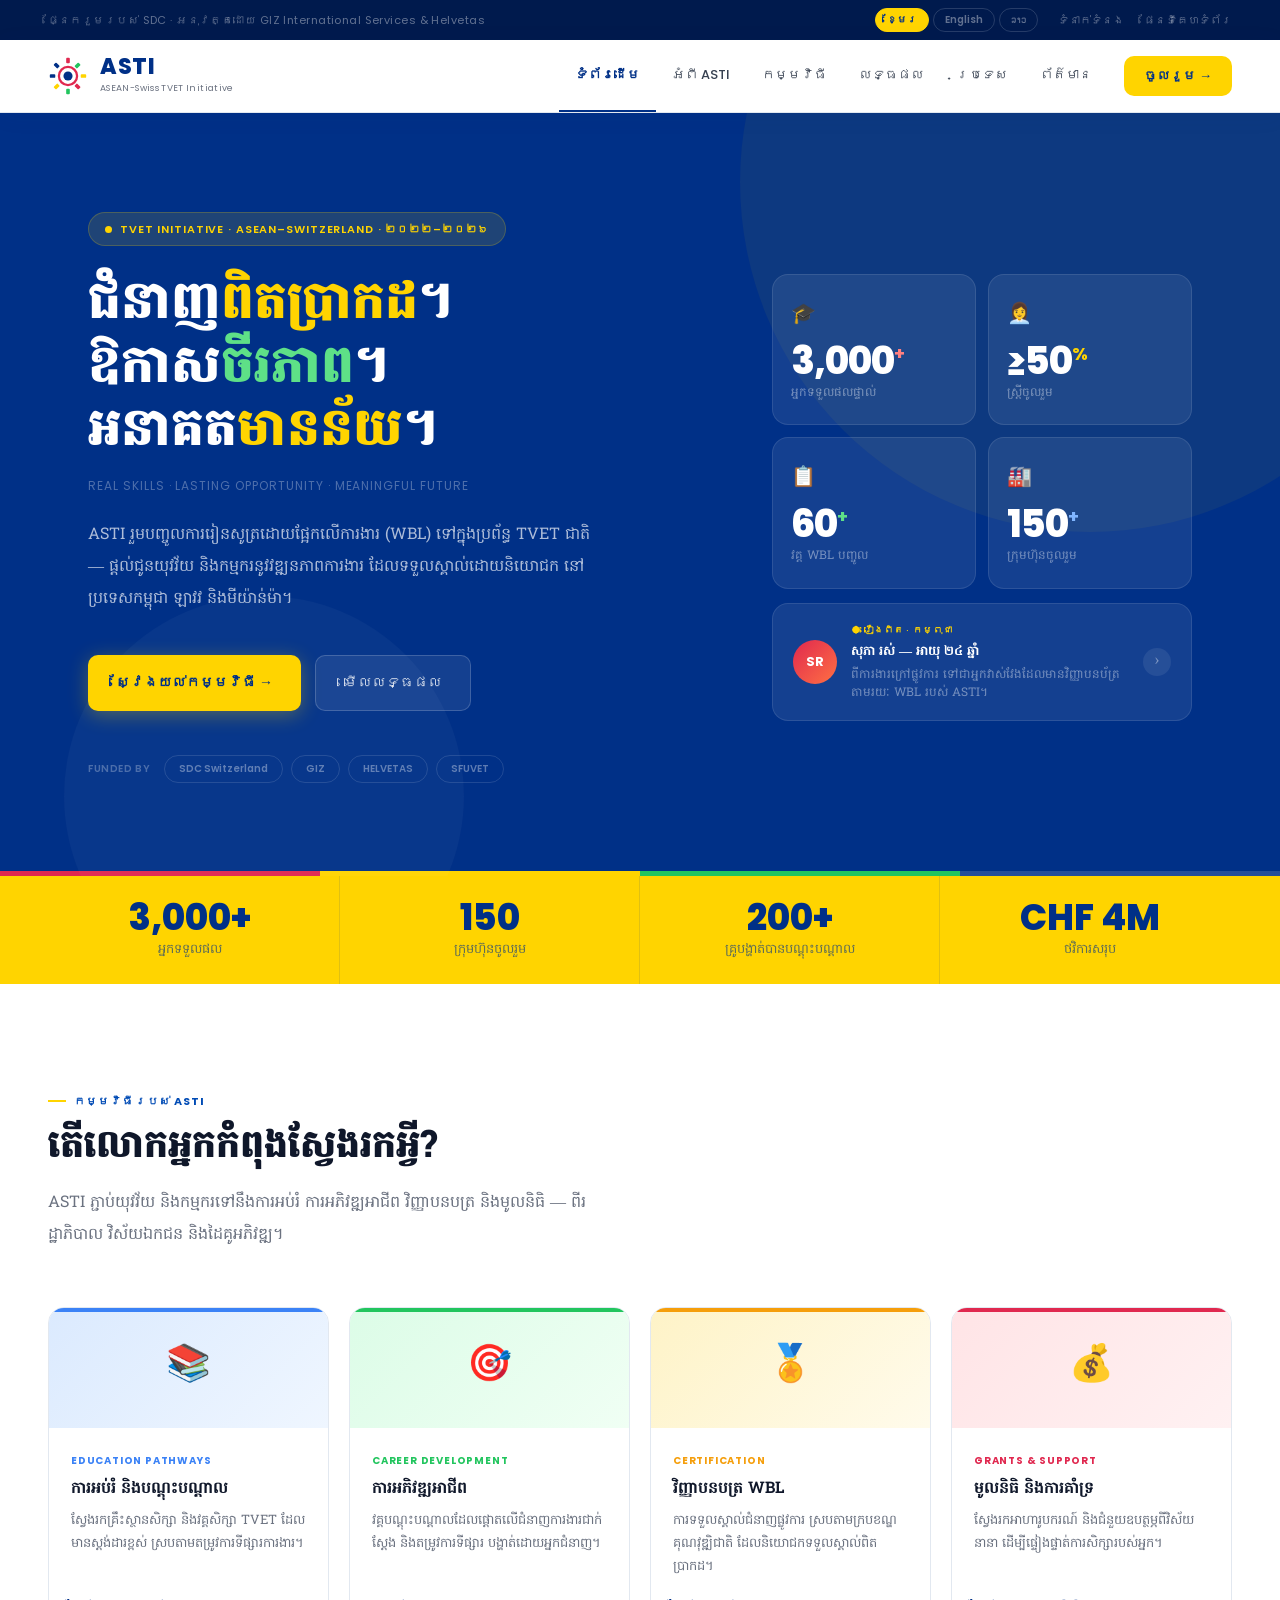
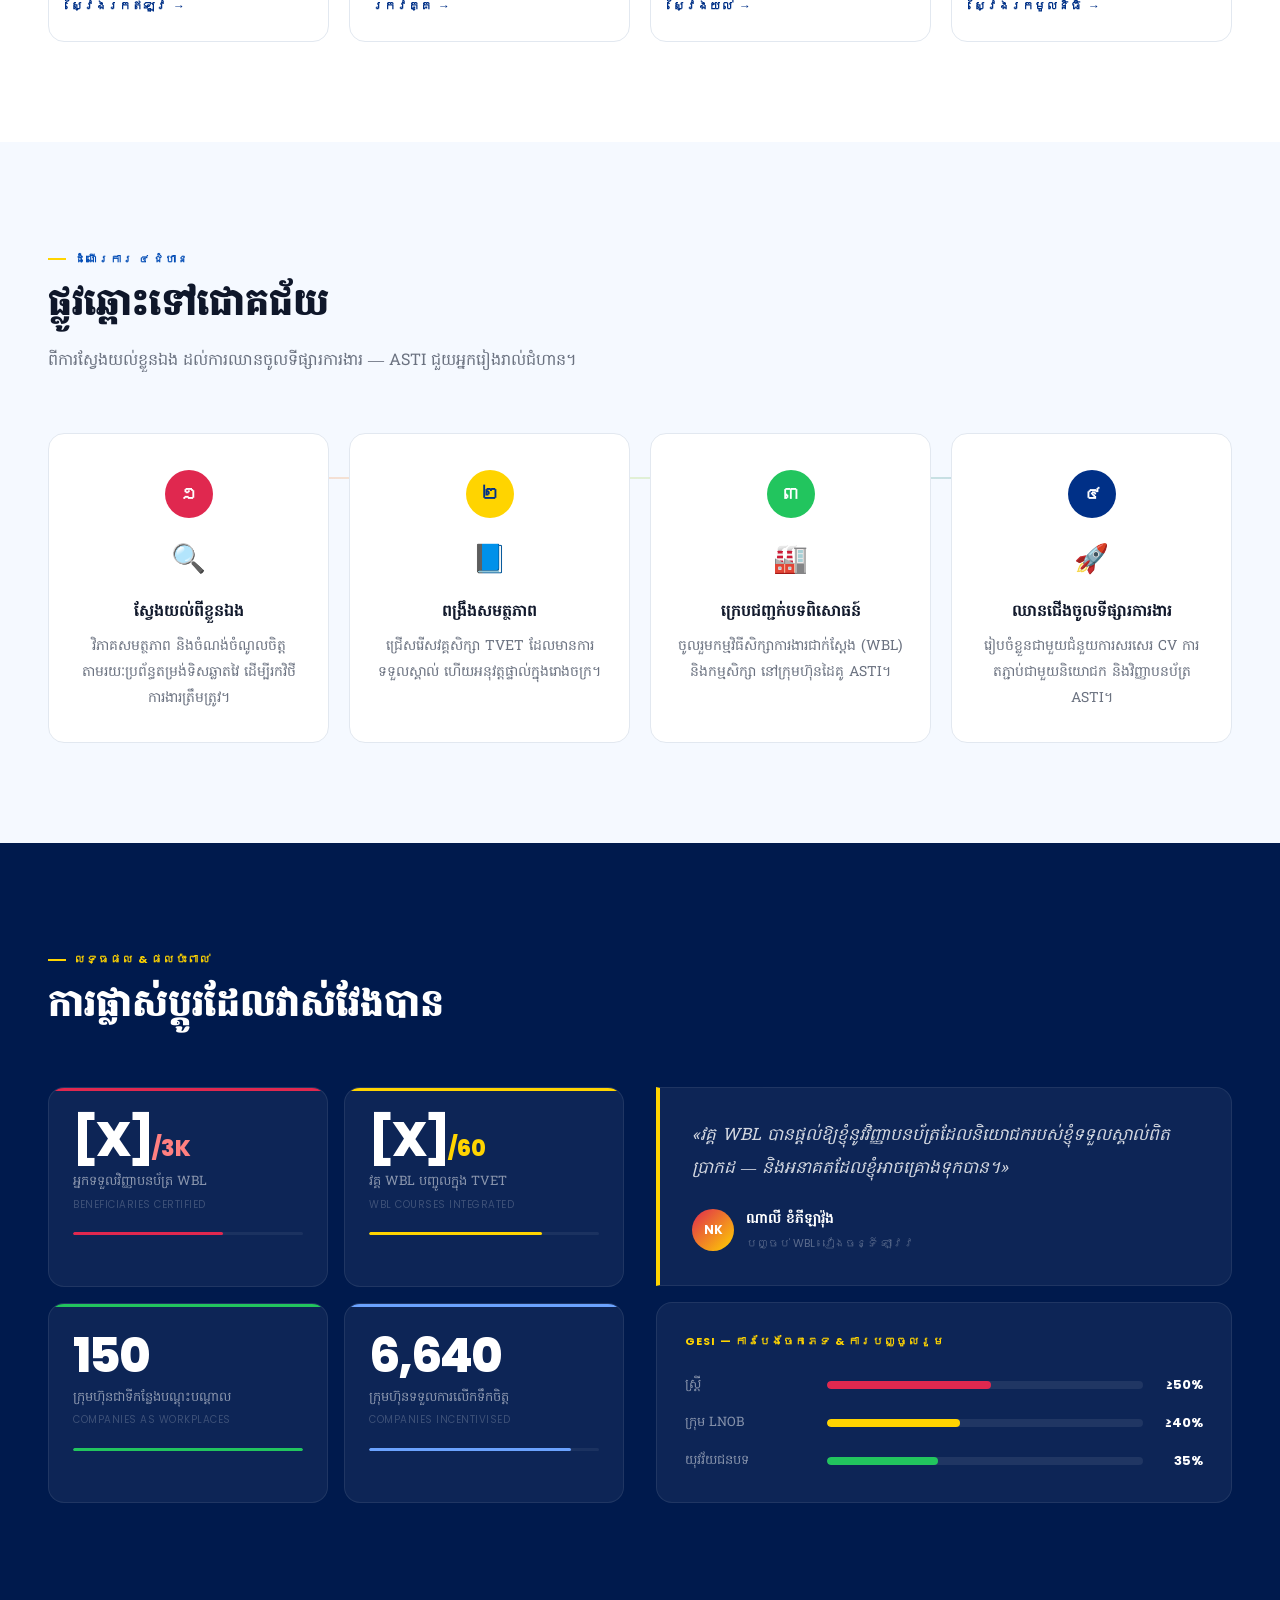
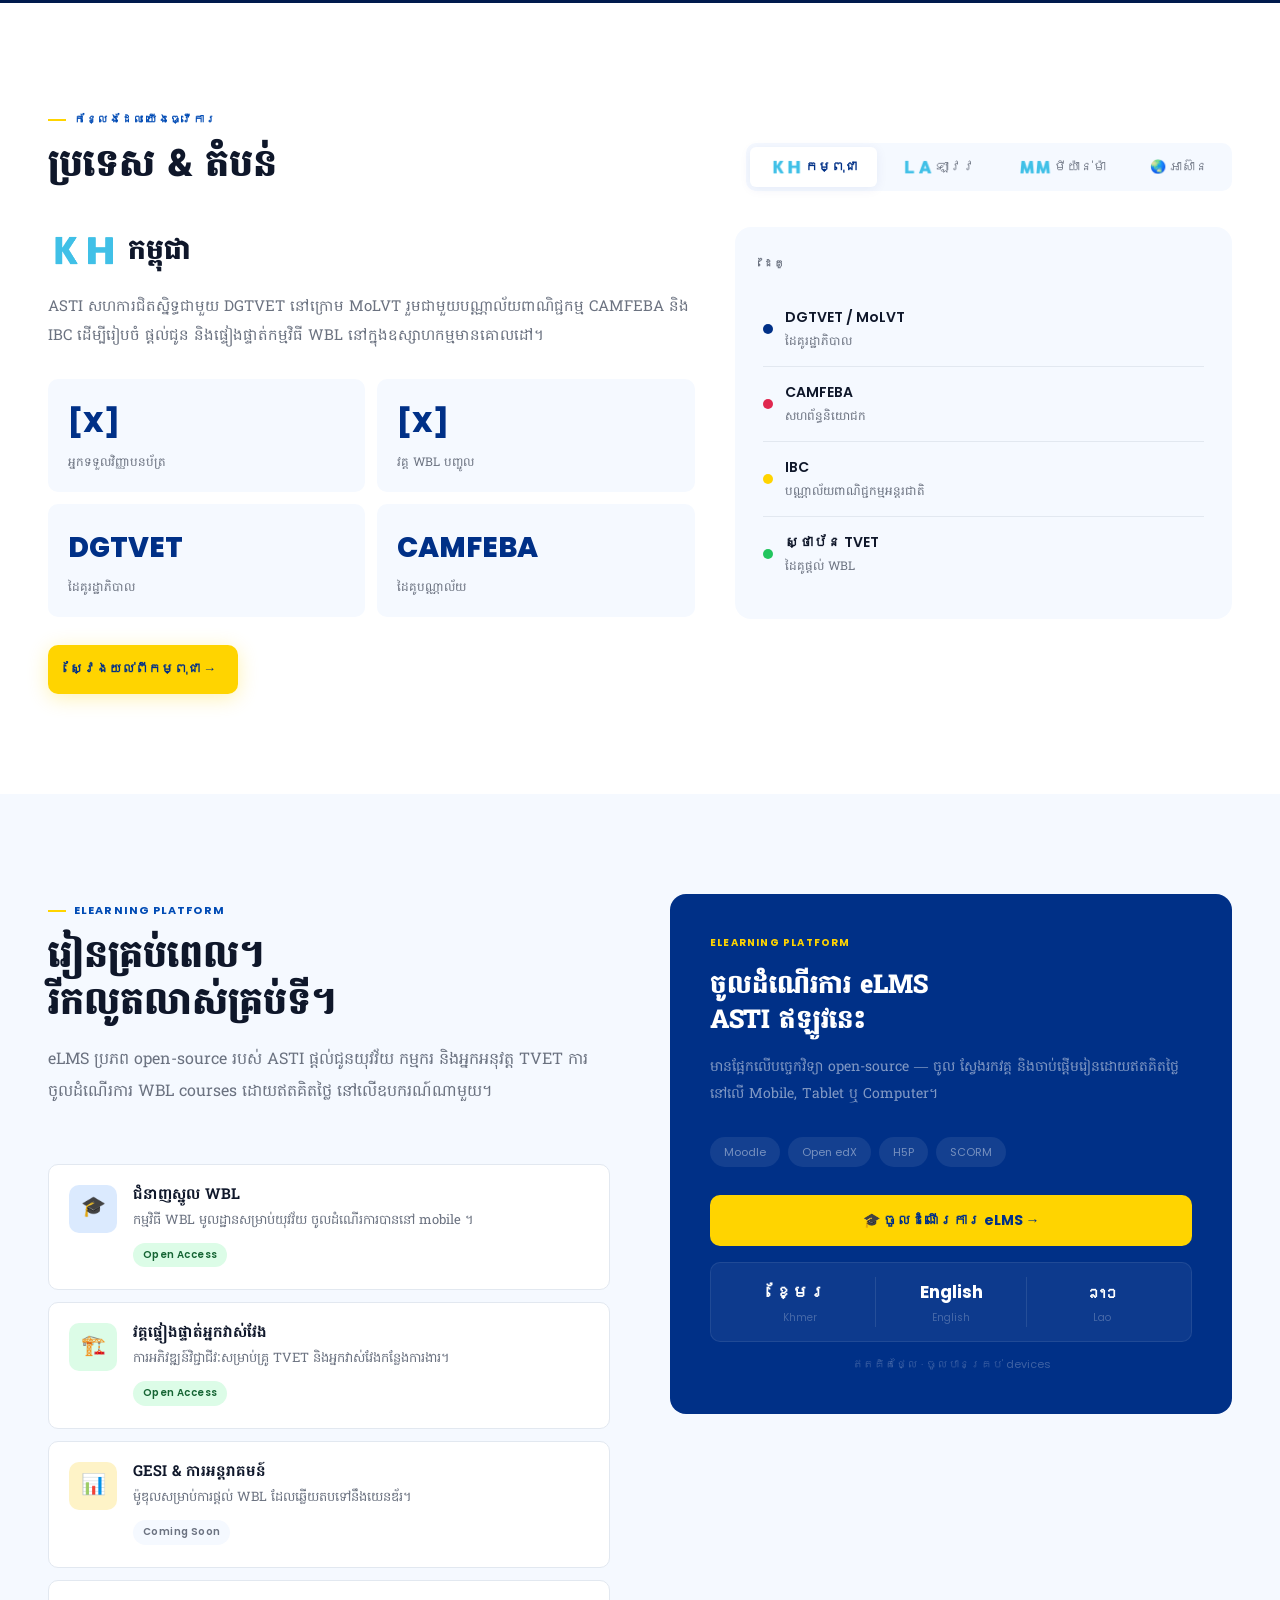
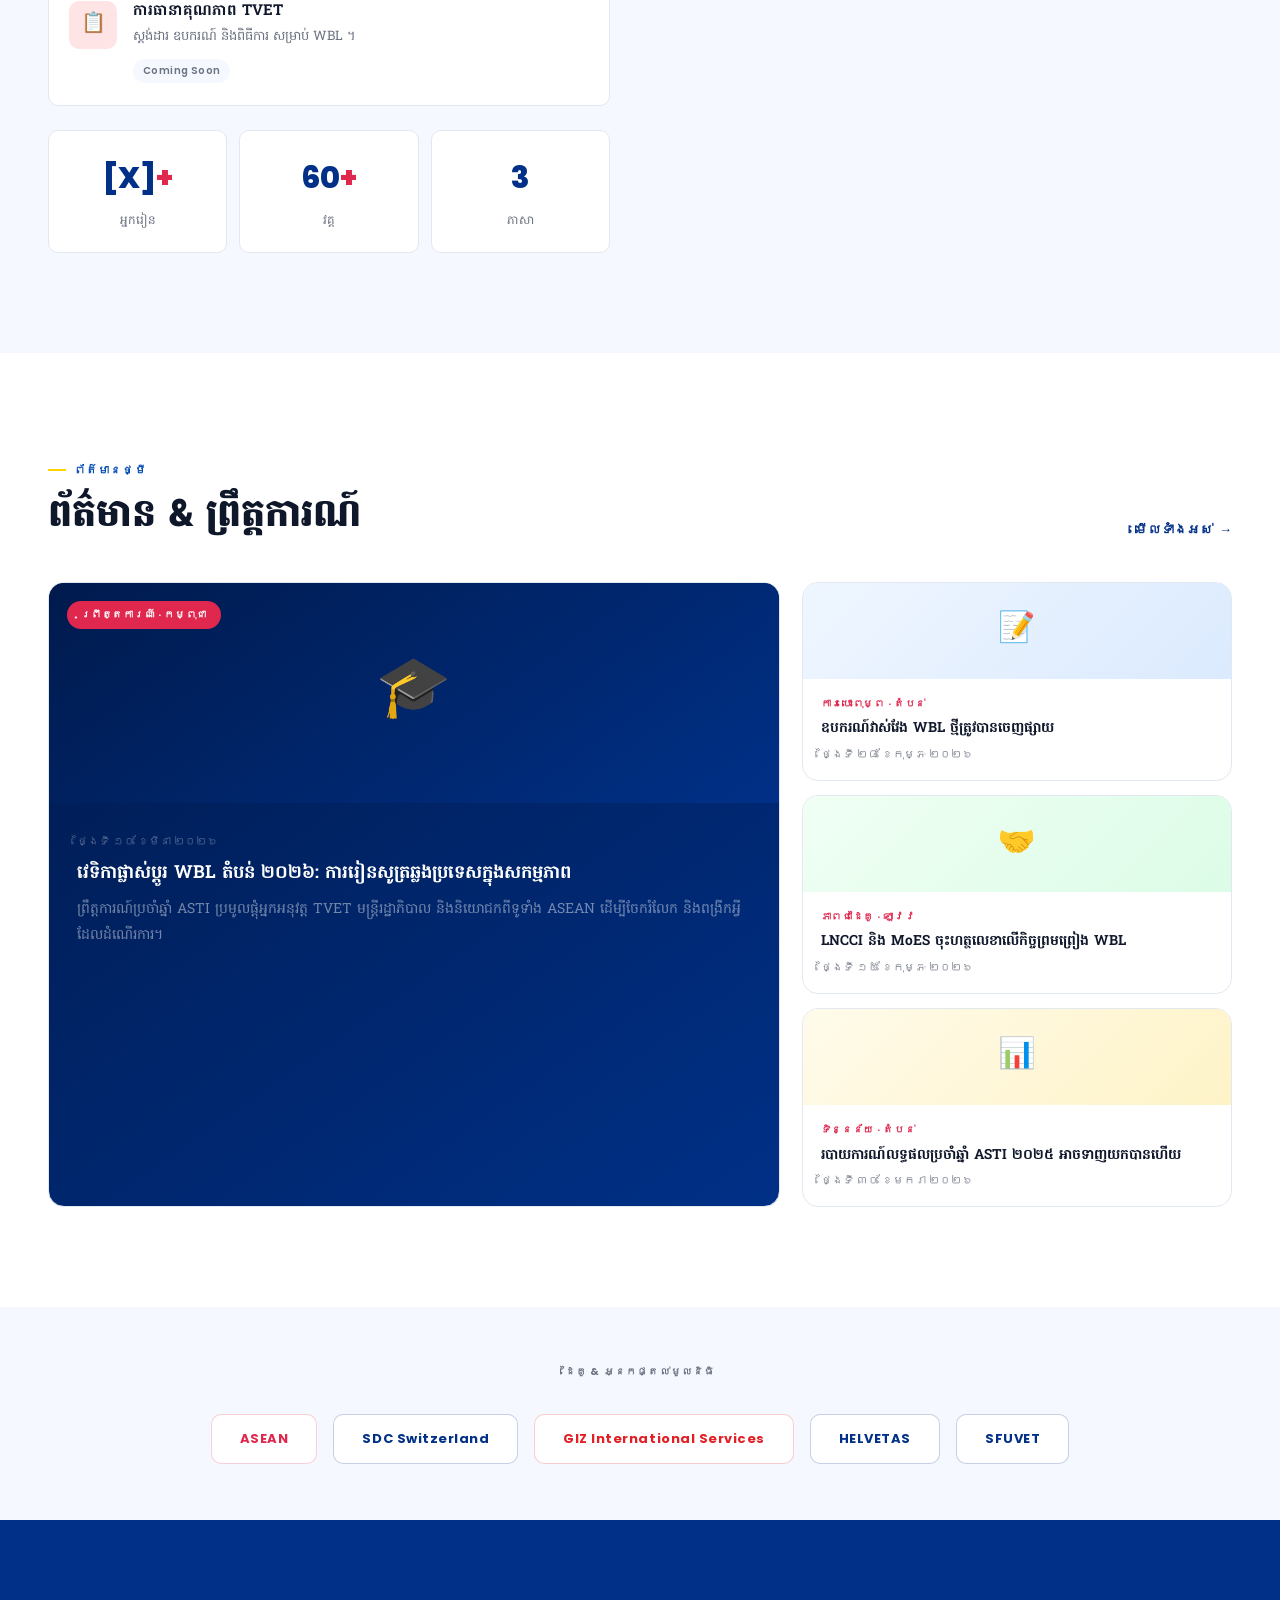
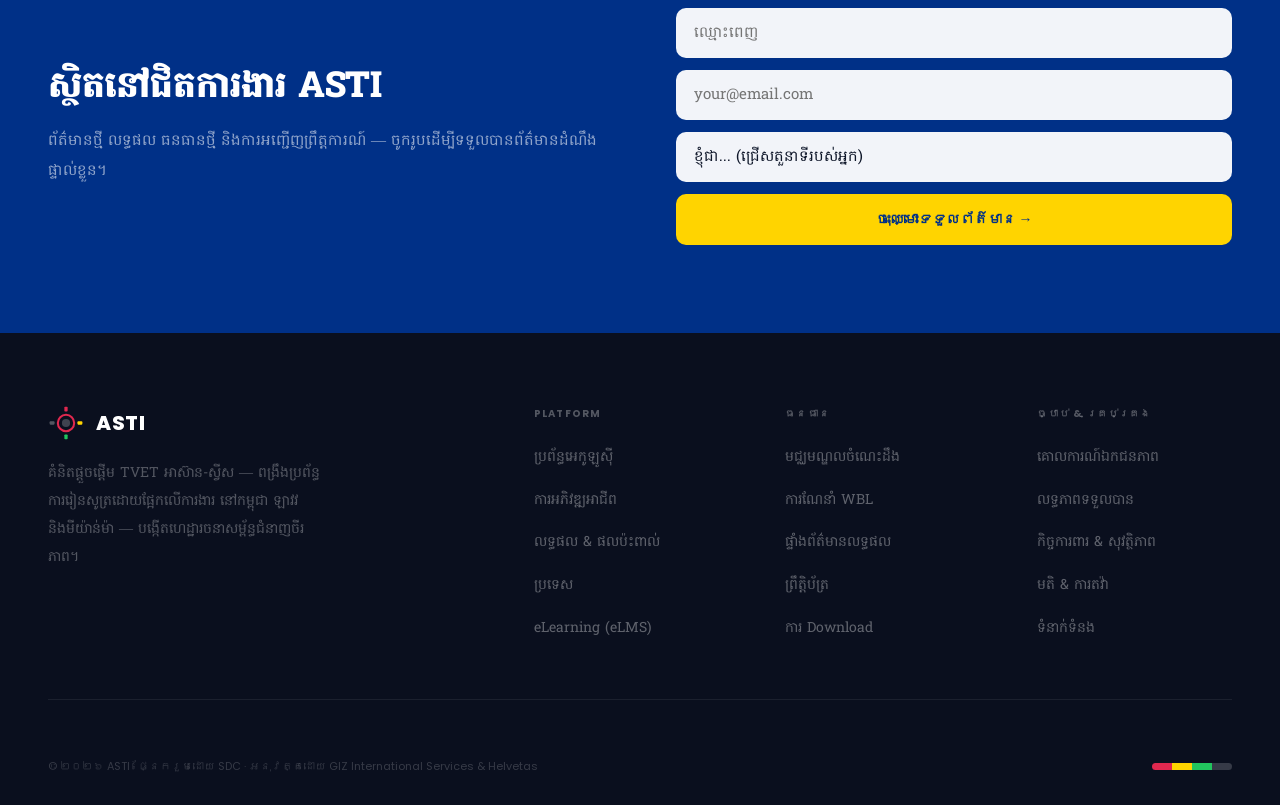
==== commit e983a212: "Update index.html" ====
--- a/index.html
+++ b/index.html
@@ -5,398 +5,804 @@
 <meta name="viewport" content="width=device-width,initial-scale=1.0"/>
 <title>ASTI — គំនិតផ្តួចផ្តើម TVET អាស៊ាន-ស្វីស</title>
 <link rel="preconnect" href="https://fonts.googleapis.com"/>
-<link href="https://fonts.googleapis.com/css2?family=Hanuman:wght@300;400;700;900&family=Barlow:wght@300;400;500;600;700;900&family=Barlow+Condensed:wght@600;700;900&display=swap" rel="stylesheet"/>
+<link href="https://fonts.googleapis.com/css2?family=Hanuman:wght@300;400;700;900&family=Poppins:wght@300;400;500;600;700;800;900&display=swap" rel="stylesheet"/>
 <style>
-/* ─── RESET ─── */
+/* ══════════════════════════════════════
+   RESET
+══════════════════════════════════════ */
 *{box-sizing:border-box;margin:0;padding:0;}
-
-/* ─── TOKENS ─── */
+html{scroll-behavior:smooth;}
+
+/* ══════════════════════════════════════
+   DESIGN TOKENS  (inspired by ASEAN Foundation)
+══════════════════════════════════════ */
 :root{
-  --blue:      #002E6E;
-  --blue-dark: #001A3E;
-  --blue-mid:  #003A8A;
-  --yellow:    #FFD400;
-  --yellow-dk: #E6BE00;
-  --red:       #ED1C24;
-  --green:     #4CAF6F;
-  --white:     #FFFFFF;
-  --off:       #F6F8FB;
-  --ink:       #1A1A2E;
-  --muted:     #5A6B7B;
-  --line:      #E2E8F0;
-  --shadow:    0 4px 24px rgba(0,46,110,.08);
-  --shadow-lg: 0 14px 48px rgba(0,46,110,.14);
-  --r:         16px;
-  --r-sm:      10px;
-  --km:        'Hanuman',serif;
-  --en:        'Barlow',sans-serif;
-  --cond:      'Barlow Condensed',sans-serif;
-}
-
-/* ─── BASE ─── */
-body{font-family:var(--km);background:var(--white);color:var(--ink);line-height:1.9;font-size:16px;-webkit-font-smoothing:antialiased;}
+  /* Brand */
+  --blue:       #003087;   /* primary navy */
+  --blue-dark:  #001A4D;   /* topbar / footer */
+  --blue-mid:   #004BB5;   /* hover / mid shade */
+  --blue-light: #EDF3FF;   /* section bg tint */
+  --yellow:     #FFD400;   /* accent = ASEAN Foundation's pink role */
+  --yellow-dk:  #E6BE00;
+  --red:        #E0284F;   /* alerts / tags only */
+  --green:      #22C55E;   /* success / open */
+
+  /* Neutrals */
+  --white:  #FFFFFF;
+  --bg:     #F5F9FF;       /* section alt bg – like ASEAN Foundation's #F6FBFF */
+  --ink:    #0F172A;       /* headings */
+  --body:   #374151;       /* body text */
+  --muted:  #6B7280;       /* captions */
+  --line:   #E2E8F0;       /* dividers */
+
+  /* Shadows */
+  --s1: 0 2px 12px rgba(0,48,135,.07);
+  --s2: 0 8px 32px rgba(0,48,135,.12);
+  --s3: 0 20px 60px rgba(0,48,135,.18);
+
+  /* Geometry */
+  --r:    16px;
+  --r-sm: 10px;
+  --r-xs: 6px;
+
+  /* Fonts */
+  --pp: 'Poppins',sans-serif;   /* headings, numbers, English */
+  --km: 'Hanuman',serif;        /* Khmer */
+}
+
+/* ══════════════════════════════════════
+   BASE
+══════════════════════════════════════ */
+body{
+  font-family:var(--km);
+  background:var(--white);
+  color:var(--body);
+  line-height:1.85;
+  font-size:16px;
+  -webkit-font-smoothing:antialiased;
+}
+a{text-decoration:none;color:inherit;}
 img{max-width:100%;display:block;}
-a{text-decoration:none;}
-
-/* ─── FADE-IN ANIMATION ─── */
-.fade{opacity:0;transform:translateY(26px);transition:opacity .65s ease,transform .65s ease;}
-.fade.visible{opacity:1;transform:none;}
-.fade-delay-1{transition-delay:.1s;}
-.fade-delay-2{transition-delay:.2s;}
-.fade-delay-3{transition-delay:.3s;}
-.fade-delay-4{transition-delay:.4s;}
-
-/* ─── TOP BAR ─── */
-.topbar{background:var(--blue-dark);padding:8px 48px;display:flex;justify-content:space-between;align-items:center;}
-.tb-left{font-family:var(--en);font-size:11px;color:rgba(255,255,255,.38);letter-spacing:.04em;}
-.tb-right{display:flex;gap:24px;align-items:center;}
-.tb-right a{font-family:var(--en);font-size:11px;color:rgba(255,255,255,.42);transition:color .2s;}
+button{cursor:pointer;}
+
+/* ══════════════════════════════════════
+   SCROLL ANIMATIONS
+══════════════════════════════════════ */
+.reveal{
+  opacity:0;
+  transform:translateY(32px);
+  transition:opacity .7s cubic-bezier(.22,1,.36,1),
+             transform .7s cubic-bezier(.22,1,.36,1);
+}
+.reveal.on{opacity:1;transform:none;}
+.d1{transition-delay:.08s;} .d2{transition-delay:.16s;}
+.d3{transition-delay:.24s;} .d4{transition-delay:.32s;}
+
+/* ══════════════════════════════════════
+   TOP UTILITY BAR
+══════════════════════════════════════ */
+.topbar{
+  background:var(--blue-dark);
+  padding:8px 48px;
+  display:flex;justify-content:space-between;align-items:center;
+}
+.tb-text{
+  font-family:var(--pp);font-size:11px;
+  color:rgba(255,255,255,.38);letter-spacing:.04em;
+}
+.tb-right{display:flex;gap:20px;align-items:center;}
+.tb-right a{
+  font-family:var(--pp);font-size:11px;
+  color:rgba(255,255,255,.42);transition:color .2s;
+}
 .tb-right a:hover{color:#fff;}
 .lang-sw{display:flex;gap:4px;}
-.lang-btn{font-family:var(--en);font-size:10px;font-weight:700;padding:3px 11px;border-radius:20px;border:1px solid rgba(255,255,255,.16);color:rgba(255,255,255,.38);cursor:pointer;background:transparent;letter-spacing:.04em;transition:all .2s;}
+.lang-btn{
+  font-family:var(--pp);font-size:10px;font-weight:600;
+  padding:3px 11px;border-radius:20px;
+  border:1px solid rgba(255,255,255,.15);
+  color:rgba(255,255,255,.38);background:transparent;
+  transition:all .2s;
+}
 .lang-btn.on{background:var(--yellow);color:var(--blue);border-color:var(--yellow);}
-.lang-btn:hover:not(.on){border-color:rgba(255,255,255,.38);color:#fff;}
-
-/* ─── NAV ─── */
-.nav{background:var(--white);height:72px;display:flex;align-items:center;justify-content:space-between;padding:0 48px;box-shadow:0 2px 18px rgba(0,46,110,.08);position:sticky;top:0;z-index:200;}
-.nav-logo{display:flex;align-items:center;gap:14px;}
-.logo-words .name{font-family:var(--cond);font-size:24px;font-weight:900;color:var(--blue);letter-spacing:1.5px;line-height:1;}
-.logo-words .sub{font-family:var(--en);font-size:9px;color:var(--muted);letter-spacing:.04em;margin-top:3px;}
-.nav-links{display:flex;align-items:center;gap:0;list-style:none;height:72px;}
-.nav-links a{display:flex;align-items:center;height:72px;padding:0 18px;font-family:var(--km);font-size:14px;color:var(--ink);border-bottom:3px solid transparent;transition:all .2s;white-space:nowrap;}
+.lang-btn:hover:not(.on){border-color:rgba(255,255,255,.4);color:#fff;}
+
+/* ══════════════════════════════════════
+   NAV  — clean horizontal like ASEAN Foundation
+══════════════════════════════════════ */
+.nav{
+  background:var(--white);
+  height:72px;
+  display:flex;align-items:center;justify-content:space-between;
+  padding:0 48px;
+  box-shadow:0 1px 0 var(--line), 0 4px 24px rgba(0,48,135,.06);
+  position:sticky;top:0;z-index:300;
+}
+.nav-logo{display:flex;align-items:center;gap:12px;}
+.nav-logo-text .brand{
+  font-family:var(--pp);font-size:22px;font-weight:800;
+  color:var(--blue);letter-spacing:.5px;line-height:1;
+}
+.nav-logo-text .tagline{
+  font-family:var(--pp);font-size:9px;font-weight:400;
+  color:var(--muted);letter-spacing:.04em;margin-top:2px;
+}
+.nav-links{display:flex;align-items:center;list-style:none;height:72px;gap:0;}
+.nav-links a{
+  display:flex;align-items:center;height:72px;padding:0 16px;
+  font-family:var(--pp);font-size:13px;font-weight:500;
+  color:var(--body);border-bottom:2px solid transparent;
+  transition:all .2s;white-space:nowrap;
+}
 .nav-links a:hover{color:var(--blue);border-bottom-color:var(--yellow);}
-.nav-links a.active{color:var(--blue);font-weight:700;border-bottom-color:var(--blue);}
-.nav-cta{background:var(--red)!important;color:#fff!important;border-radius:var(--r-sm)!important;padding:0 22px!important;height:42px!important;margin-left:10px;font-weight:700!important;border-bottom:none!important;align-self:center;display:inline-flex!important;align-items:center!important;}
-.nav-cta:hover{background:#C5151C!important;border-bottom:none!important;}
+.nav-links a.on{color:var(--blue);font-weight:600;border-bottom-color:var(--blue);}
+.nav-cta{
+  font-family:var(--pp)!important;font-size:13px!important;font-weight:600!important;
+  background:var(--yellow)!important;color:var(--blue)!important;
+  border-radius:var(--r-sm)!important;padding:0 20px!important;
+  height:40px!important;margin-left:16px;border-bottom:none!important;
+  align-self:center;display:inline-flex!important;align-items:center!important;
+  transition:background .2s!important;
+}
+.nav-cta:hover{background:var(--yellow-dk)!important;}
 /* Hamburger */
-.ham{display:none;flex-direction:column;gap:5px;cursor:pointer;background:none;border:none;padding:6px;}
+.ham{display:none;flex-direction:column;gap:5px;background:none;border:none;padding:6px;}
 .ham span{display:block;width:24px;height:2px;background:var(--ink);border-radius:2px;transition:all .3s;}
 .ham.open span:nth-child(1){transform:rotate(45deg) translate(5px,5px);}
 .ham.open span:nth-child(2){opacity:0;}
 .ham.open span:nth-child(3){transform:rotate(-45deg) translate(5px,-5px);}
-.mob-nav{display:none;position:fixed;top:72px;left:0;right:0;background:var(--white);border-top:1px solid var(--line);z-index:199;box-shadow:0 12px 40px rgba(0,46,110,.12);}
+.mob-nav{
+  display:none;position:fixed;top:72px;left:0;right:0;
+  background:var(--white);border-top:1px solid var(--line);
+  z-index:299;box-shadow:var(--s2);
+}
 .mob-nav.open{display:block;}
-.mob-nav ul{list-style:none;padding:12px 0;}
-.mob-nav ul li a{display:block;padding:14px 32px;font-family:var(--km);font-size:16px;color:var(--ink);border-bottom:1px solid var(--line);}
+.mob-nav ul{list-style:none;padding:8px 0;}
+.mob-nav ul a{
+  display:block;padding:14px 32px;
+  font-family:var(--pp);font-size:15px;font-weight:500;color:var(--ink);
+  border-bottom:1px solid var(--line);transition:background .2s;
+}
+.mob-nav ul a:hover{background:var(--bg);color:var(--blue);}
 .mob-nav ul li:last-child a{border-bottom:none;}
-.mob-nav ul li a:hover,.mob-nav ul li a.active{color:var(--blue);background:var(--off);}
 .mob-cta-wrap{padding:20px 32px 28px;}
-.mob-cta{display:block;background:var(--red);color:#fff;font-family:var(--km);font-size:15px;font-weight:700;padding:14px;border-radius:var(--r-sm);text-align:center;}
-
-/* ─── HERO ─── */
-.hero{background:var(--blue);position:relative;overflow:hidden;}
-.hero-orb1{position:absolute;width:640px;height:640px;border-radius:50%;background:rgba(255,212,0,.05);top:-220px;right:-80px;pointer-events:none;}
-.hero-orb2{position:absolute;width:420px;height:420px;border-radius:50%;background:rgba(237,28,36,.06);bottom:-140px;left:8%;pointer-events:none;}
-.hero-body{max-width:1160px;margin:0 auto;padding:88px 48px 76px;display:grid;grid-template-columns:1fr 460px;gap:52px;align-items:center;position:relative;z-index:1;}
-.hero-badge{display:inline-flex;align-items:center;gap:9px;background:rgba(255,212,0,.1);border:1px solid rgba(255,212,0,.22);color:var(--yellow);font-family:var(--en);font-size:11px;font-weight:700;letter-spacing:.09em;text-transform:uppercase;padding:7px 16px;border-radius:20px;margin-bottom:26px;width:fit-content;}
-.badge-dot{width:7px;height:7px;border-radius:50%;background:var(--yellow);flex-shrink:0;animation:pulse-dot 2s infinite;}
-@keyframes pulse-dot{0%,100%{opacity:1;transform:scale(1)}50%{opacity:.35;transform:scale(.8)}}
-.hero h1{font-family:var(--km);font-size:54px;font-weight:900;color:#fff;line-height:1.22;margin-bottom:8px;}
-.hero h1 .hy{color:var(--yellow);}
-.hero h1 .hg{color:#7ED957;}
-.hero-en{font-family:var(--en);font-size:13px;color:rgba(255,255,255,.28);letter-spacing:.07em;margin-bottom:22px;}
-.hero-desc{font-size:16px;color:rgba(255,255,255,.7);line-height:2;max-width:520px;margin-bottom:38px;}
-.hero-btns{display:flex;gap:14px;flex-wrap:wrap;margin-bottom:40px;}
-.btn-yellow{background:var(--yellow);color:var(--blue);font-family:var(--km);font-size:15px;font-weight:700;padding:14px 28px;border-radius:var(--r-sm);border:none;cursor:pointer;display:inline-flex;align-items:center;gap:9px;transition:all .22s;box-shadow:0 4px 18px rgba(255,212,0,.28);}
-.btn-yellow:hover{background:var(--yellow-dk);transform:translateY(-2px);box-shadow:0 7px 22px rgba(255,212,0,.36);}
-.btn-outline{background:rgba(255,255,255,.07);color:rgba(255,255,255,.85);font-family:var(--km);font-size:15px;font-weight:500;padding:14px 28px;border-radius:var(--r-sm);border:1.5px solid rgba(255,255,255,.18);cursor:pointer;display:inline-flex;align-items:center;gap:9px;transition:all .22s;}
-.btn-outline:hover{background:rgba(255,255,255,.13);border-color:rgba(255,255,255,.35);}
-.hero-trust{display:flex;align-items:center;gap:14px;flex-wrap:wrap;}
-.trust-lbl{font-family:var(--en);font-size:11px;color:rgba(255,255,255,.28);letter-spacing:.05em;}
-.trust-badges{display:flex;gap:8px;flex-wrap:wrap;}
-.trust-badge{padding:4px 13px;border:1px solid rgba(255,255,255,.13);border-radius:20px;font-family:var(--en);font-size:10px;font-weight:700;color:rgba(255,255,255,.38);}
-/* Hero right */
+.mob-cta{
+  display:block;background:var(--yellow);color:var(--blue);
+  font-family:var(--pp);font-size:15px;font-weight:700;
+  padding:14px;border-radius:var(--r-sm);text-align:center;
+}
+
+/* ══════════════════════════════════════
+   HERO  — clean, text-dominant, inspired by ASEAN Foundation
+══════════════════════════════════════ */
+.hero{
+  background:var(--blue);
+  position:relative;overflow:hidden;
+}
+/* Subtle background shapes */
+.hero::before{
+  content:'';position:absolute;
+  width:700px;height:700px;border-radius:50%;
+  background:rgba(255,212,0,.05);
+  top:-280px;right:-160px;pointer-events:none;
+}
+.hero::after{
+  content:'';position:absolute;
+  width:400px;height:400px;border-radius:50%;
+  background:rgba(255,255,255,.03);
+  bottom:-120px;left:5%;pointer-events:none;
+}
+.hero-wrap{
+  max-width:1200px;margin:0 auto;
+  padding:100px 48px 88px;
+  display:grid;grid-template-columns:1fr 420px;
+  gap:64px;align-items:center;
+  position:relative;z-index:1;
+}
+/* Tag pill */
+.hero-pill{
+  display:inline-flex;align-items:center;gap:8px;
+  background:rgba(255,212,0,.12);
+  border:1px solid rgba(255,212,0,.2);
+  color:var(--yellow);
+  font-family:var(--pp);font-size:11px;font-weight:600;letter-spacing:.08em;
+  text-transform:uppercase;padding:6px 16px;border-radius:20px;
+  margin-bottom:28px;width:fit-content;
+}
+.pill-dot{
+  width:7px;height:7px;border-radius:50%;background:var(--yellow);
+  animation:blink 2.2s ease-in-out infinite;
+}
+@keyframes blink{0%,100%{opacity:1}50%{opacity:.25}}
+.hero h1{
+  font-family:var(--km);font-size:52px;font-weight:900;
+  color:#fff;line-height:1.22;margin-bottom:10px;
+}
+.hero h1 em{color:var(--yellow);font-style:normal;}
+.hero h1 .green{color:#5EE087;}
+.hero-sub-en{
+  font-family:var(--pp);font-size:12px;font-weight:400;
+  color:rgba(255,255,255,.3);letter-spacing:.08em;
+  text-transform:uppercase;margin-bottom:22px;
+}
+.hero-desc{
+  font-family:var(--km);font-size:16px;
+  color:rgba(255,255,255,.68);line-height:2.0;
+  max-width:520px;margin-bottom:40px;
+}
+/* CTA row */
+.hero-btns{display:flex;gap:14px;flex-wrap:wrap;margin-bottom:44px;}
+.btn-accent{
+  background:var(--yellow);color:var(--blue);
+  font-family:var(--pp);font-size:14px;font-weight:700;
+  padding:14px 28px;border-radius:var(--r-sm);border:none;
+  display:inline-flex;align-items:center;gap:8px;
+  transition:all .22s;
+  box-shadow:0 4px 20px rgba(255,212,0,.3);
+}
+.btn-accent:hover{background:var(--yellow-dk);transform:translateY(-2px);box-shadow:0 8px 24px rgba(255,212,0,.4);}
+.btn-ghost{
+  background:rgba(255,255,255,.08);color:rgba(255,255,255,.88);
+  font-family:var(--pp);font-size:14px;font-weight:500;
+  padding:14px 28px;border-radius:var(--r-sm);
+  border:1.5px solid rgba(255,255,255,.18);
+  display:inline-flex;align-items:center;gap:8px;
+  transition:all .22s;
+}
+.btn-ghost:hover{background:rgba(255,255,255,.14);border-color:rgba(255,255,255,.35);}
+/* Funded-by row */
+.hero-funded{display:flex;align-items:center;gap:14px;flex-wrap:wrap;}
+.funded-lbl{
+  font-family:var(--pp);font-size:10px;font-weight:600;
+  color:rgba(255,255,255,.28);letter-spacing:.06em;text-transform:uppercase;
+}
+.funded-badges{display:flex;gap:8px;flex-wrap:wrap;}
+.funded-b{
+  padding:4px 14px;border:1px solid rgba(255,255,255,.12);
+  border-radius:20px;
+  font-family:var(--pp);font-size:10px;font-weight:600;
+  color:rgba(255,255,255,.36);
+}
+
+/* ── Hero RIGHT: 4 stat tiles + story card ── */
 .hero-right{display:flex;flex-direction:column;gap:14px;}
-.hstat-row{display:grid;grid-template-columns:1fr 1fr;gap:14px;}
-.hstat{background:rgba(255,255,255,.08);border:1px solid rgba(255,255,255,.11);border-radius:var(--r);padding:24px 20px;display:flex;flex-direction:column;gap:5px;transition:all .25s;cursor:default;}
-.hstat:hover{background:rgba(255,255,255,.13);transform:translateY(-4px);}
-.hstat-icon{font-size:22px;margin-bottom:4px;}
-.hstat-num{font-family:var(--cond);font-size:42px;font-weight:900;color:#fff;line-height:1;letter-spacing:-1px;}
-.hstat-num .u{font-size:21px;}
-.hstat.y .u{color:var(--yellow);}
-.hstat.r .u{color:#FF7070;}
-.hstat.g .u{color:#7ED957;}
-.hstat.b .u{color:#6BA3FF;}
-.hstat-lbl{font-size:12px;color:rgba(255,255,255,.42);line-height:1.55;}
-.hero-story{background:rgba(255,255,255,.08);border:1px solid rgba(255,255,255,.11);border-radius:var(--r);padding:18px 20px;display:flex;align-items:center;gap:14px;cursor:pointer;transition:all .22s;}
-.hero-story:hover{background:rgba(255,255,255,.14);}
-.story-av{width:46px;height:46px;border-radius:50%;background:linear-gradient(135deg,var(--red),#FF7043);display:flex;align-items:center;justify-content:center;font-family:var(--en);font-size:13px;font-weight:700;color:#fff;flex-shrink:0;}
-.story-chip{font-family:var(--en);font-size:9px;color:var(--yellow);letter-spacing:.1em;text-transform:uppercase;font-weight:700;margin-bottom:2px;}
-.story-name{font-size:13px;font-weight:700;color:#fff;margin-bottom:2px;}
-.story-txt{font-size:12px;color:rgba(255,255,255,.42);line-height:1.55;}
-.story-arr{margin-left:auto;width:30px;height:30px;border-radius:50%;background:rgba(255,255,255,.09);display:flex;align-items:center;justify-content:center;color:rgba(255,255,255,.45);font-size:17px;flex-shrink:0;}
-/* Hero stripe */
-.hero-stripe{height:5px;background:linear-gradient(90deg,var(--red) 25%,var(--yellow) 25% 50%,var(--green) 50% 75%,rgba(255,255,255,.18) 75%);}
-
-/* ─── IMPACT STRIP ─── */
-.impact-strip{background:var(--yellow);}
-.is-inner{max-width:1160px;margin:0 auto;display:grid;grid-template-columns:repeat(4,1fr);}
-.is-item{padding:22px 24px;text-align:center;border-right:1px solid rgba(0,46,110,.1);}
-.is-item:last-child{border-right:none;}
-.is-num{font-family:var(--cond);font-size:34px;font-weight:900;color:var(--blue);line-height:1;}
-.is-lbl{font-size:13px;color:rgba(0,46,110,.58);margin-top:4px;line-height:1.4;}
-
-/* ─── SECTION BASE ─── */
-.sec{padding:96px 48px;}
-.sec-inner{max-width:1160px;margin:0 auto;}
-.sec-label{display:inline-flex;align-items:center;gap:8px;font-family:var(--en);font-size:11px;font-weight:700;letter-spacing:.1em;text-transform:uppercase;color:var(--red);margin-bottom:14px;}
-.sec-label::before{content:'';width:20px;height:2px;background:var(--red);}
-.sec-h{font-family:var(--km);font-size:36px;font-weight:900;color:var(--blue);line-height:1.25;margin-bottom:12px;}
-.sec-sub{font-size:16px;color:var(--muted);max-width:580px;line-height:1.9;margin-bottom:52px;}
-.sec-en{font-family:var(--en);font-size:12px;font-weight:600;color:var(--muted);letter-spacing:.06em;text-transform:uppercase;margin-bottom:8px;}
-
-/* ─── ECOSYSTEM ─── */
-.eco-sec{background:var(--off);}
-.eco-grid{display:grid;grid-template-columns:repeat(4,1fr);gap:18px;}
-.eco-card{border-radius:var(--r);overflow:hidden;cursor:pointer;transition:all .28s;display:flex;flex-direction:column;background:var(--white);box-shadow:var(--shadow);}
-.eco-card:hover{transform:translateY(-7px);box-shadow:var(--shadow-lg);}
-.eco-top{padding:32px 26px 22px;flex:1;}
-.eco-icon{width:54px;height:54px;border-radius:var(--r-sm);display:flex;align-items:center;justify-content:center;font-size:24px;margin-bottom:18px;}
-.eco-title{font-size:17px;font-weight:700;color:var(--blue);margin-bottom:6px;line-height:1.4;}
-.eco-title-en{font-family:var(--en);font-size:11px;font-weight:700;letter-spacing:.07em;text-transform:uppercase;margin-bottom:12px;}
-.eco-desc{font-size:14px;color:var(--muted);line-height:1.8;}
-.eco-foot{padding:16px 26px;display:flex;align-items:center;justify-content:space-between;font-family:var(--en);font-size:12px;font-weight:700;letter-spacing:.04em;}
-.eco-card.edu .eco-icon{background:#DBEAFE;}
-.eco-card.edu .eco-title-en{color:#1D4ED8;}
-.eco-card.edu .eco-foot{background:var(--blue);color:var(--yellow);}
-.eco-card.career .eco-icon{background:#DCFCE7;}
-.eco-card.career .eco-title-en{color:#15803D;}
-.eco-card.career .eco-foot{background:#15803D;color:#fff;}
-.eco-card.cert .eco-icon{background:#FEF3C7;}
-.eco-card.cert .eco-title-en{color:#92400E;}
-.eco-card.cert .eco-foot{background:var(--yellow);color:var(--blue);}
-.eco-card.grant .eco-icon{background:#FFE4E6;}
-.eco-card.grant .eco-title-en{color:var(--red);}
-.eco-card.grant .eco-foot{background:var(--red);color:#fff;}
-
-/* ─── ROADMAP ─── */
-.roadmap-sec{background:var(--white);}
-.rm-grid{display:grid;grid-template-columns:repeat(4,1fr);gap:18px;position:relative;}
-.rm-grid::before{content:'';position:absolute;top:48px;left:12%;right:12%;height:2px;background:linear-gradient(90deg,var(--red),var(--yellow),var(--green),var(--blue-mid));opacity:.16;z-index:0;}
-.rm-card{background:var(--off);border-radius:var(--r);padding:34px 22px 28px;text-align:center;position:relative;z-index:1;transition:all .28s;border:1.5px solid transparent;}
-.rm-card:hover{background:var(--white);box-shadow:var(--shadow-lg);border-color:var(--line);transform:translateY(-7px);}
-.rm-num{width:48px;height:48px;border-radius:50%;display:flex;align-items:center;justify-content:center;font-family:var(--cond);font-size:20px;font-weight:900;color:#fff;margin:0 auto 16px;}
-.rm-n1{background:var(--red);}
-.rm-n2{background:var(--yellow);color:var(--blue);}
-.rm-n3{background:var(--green);}
-.rm-n4{background:var(--blue);}
-.rm-icon{font-size:30px;margin-bottom:14px;}
-.rm-title{font-size:16px;font-weight:700;color:var(--blue);margin-bottom:10px;line-height:1.45;}
-.rm-desc{font-size:14px;color:var(--muted);line-height:1.8;}
-
-/* ─── IMPACT ─── */
-.impact-sec{background:var(--blue-dark);padding:96px 48px;}
-.impact-inner{max-width:1160px;margin:0 auto;}
-.impact-grid{display:grid;grid-template-columns:1fr 1fr;gap:28px;margin-top:52px;}
-.impact-counters{display:grid;grid-template-columns:1fr 1fr;gap:16px;}
-.ic{background:rgba(255,255,255,.05);border:1px solid rgba(255,255,255,.09);border-radius:var(--r);padding:28px;position:relative;overflow:hidden;}
-.ic::before{content:'';position:absolute;top:0;left:0;right:0;height:3px;}
-.ic.r::before{background:var(--red);}
-.ic.y::before{background:var(--yellow);}
-.ic.g::before{background:var(--green);}
-.ic.b::before{background:#6BA3FF;}
-.ic-num{font-family:var(--cond);font-size:46px;font-weight:900;color:#fff;line-height:1;margin-bottom:8px;}
-.ic-num span{font-size:22px;}
-.ic.r .ic-num span{color:#FF7070;}
-.ic.y .ic-num span{color:var(--yellow);}
-.ic.g .ic-num span{color:#7ED957;}
-.ic.b .ic-num span{color:#6BA3FF;}
-.ic-lbl{font-size:13px;color:rgba(255,255,255,.52);line-height:1.55;}
-.ic-lbl-en{font-family:var(--en);font-size:10px;color:rgba(255,255,255,.2);text-transform:uppercase;letter-spacing:.05em;margin-top:5px;}
-.ic-bar{height:3px;background:rgba(255,255,255,.07);margin-top:18px;border-radius:2px;overflow:hidden;}
-.ic-fill{height:100%;border-radius:2px;transition:width 1.2s ease;}
+.hgrid{display:grid;grid-template-columns:1fr 1fr;gap:12px;}
+.htile{
+  background:rgba(255,255,255,.08);
+  border:1px solid rgba(255,255,255,.1);
+  border-radius:var(--r);padding:22px 18px;
+  transition:all .25s;cursor:default;
+}
+.htile:hover{background:rgba(255,255,255,.14);transform:translateY(-4px);}
+.htile-icon{font-size:20px;margin-bottom:8px;}
+.htile-num{
+  font-family:var(--pp);font-size:38px;font-weight:800;
+  color:#fff;line-height:1;letter-spacing:-1px;
+}
+.htile-num sup{font-size:18px;font-weight:700;}
+.htile.ty sup{color:var(--yellow);}
+.htile.tr sup{color:#FF8080;}
+.htile.tg sup{color:#5EE087;}
+.htile.tb sup{color:#80B5FF;}
+.htile-lbl{font-family:var(--km);font-size:12px;color:rgba(255,255,255,.42);margin-top:5px;line-height:1.45;}
+
+.story-tile{
+  background:rgba(255,255,255,.08);border:1px solid rgba(255,255,255,.1);
+  border-radius:var(--r);padding:18px 20px;
+  display:flex;align-items:center;gap:14px;
+  cursor:pointer;transition:all .22s;
+}
+.story-tile:hover{background:rgba(255,255,255,.14);}
+.story-av{
+  width:44px;height:44px;border-radius:50%;flex-shrink:0;
+  background:linear-gradient(135deg,#E0284F,#FF7043);
+  display:flex;align-items:center;justify-content:center;
+  font-family:var(--pp);font-size:13px;font-weight:700;color:#fff;
+}
+.story-chip{
+  font-family:var(--pp);font-size:9px;font-weight:600;
+  color:var(--yellow);letter-spacing:.1em;text-transform:uppercase;margin-bottom:2px;
+}
+.story-name{font-family:var(--km);font-size:13px;font-weight:700;color:#fff;margin-bottom:2px;}
+.story-txt{font-family:var(--km);font-size:12px;color:rgba(255,255,255,.42);line-height:1.5;}
+.story-arr{
+  margin-left:auto;width:28px;height:28px;border-radius:50%;
+  background:rgba(255,255,255,.08);display:flex;align-items:center;
+  justify-content:center;color:rgba(255,255,255,.4);font-size:16px;flex-shrink:0;
+}
+/* Hero bottom stripe */
+.hero-stripe{height:5px;background:linear-gradient(90deg,#E0284F 25%,var(--yellow) 25% 50%,#22C55E 50% 75%,rgba(255,255,255,.15) 75%);}
+
+/* ══════════════════════════════════════
+   IMPACT NUMBERS STRIP  (yellow bg like ASEAN Foundation's coloured stat bars)
+══════════════════════════════════════ */
+.stats-strip{background:var(--yellow);}
+.stats-wrap{
+  max-width:1200px;margin:0 auto;
+  display:grid;grid-template-columns:repeat(4,1fr);
+}
+.stat-item{
+  padding:24px 28px;text-align:center;
+  border-right:1px solid rgba(0,48,135,.12);
+}
+.stat-item:last-child{border-right:none;}
+.stat-num{
+  font-family:var(--pp);font-size:36px;font-weight:800;
+  color:var(--blue);line-height:1;
+}
+.stat-lbl{
+  font-family:var(--km);font-size:13px;
+  color:rgba(0,48,135,.62);margin-top:5px;line-height:1.45;
+}
+
+/* ══════════════════════════════════════
+   SECTION BASE
+══════════════════════════════════════ */
+.sec{padding:100px 48px;}
+.sec-inner{max-width:1200px;margin:0 auto;}
+.sec-kicker{
+  display:inline-flex;align-items:center;gap:8px;
+  font-family:var(--pp);font-size:11px;font-weight:700;
+  letter-spacing:.1em;text-transform:uppercase;color:var(--blue-mid);
+  margin-bottom:14px;
+}
+.sec-kicker::before{content:'';width:18px;height:2px;background:var(--yellow);}
+.sec-h{
+  font-family:var(--km);font-size:38px;font-weight:900;
+  color:var(--ink);line-height:1.25;margin-bottom:14px;
+}
+.sec-sub{
+  font-family:var(--km);font-size:16px;color:var(--muted);
+  max-width:580px;line-height:2.0;margin-bottom:56px;
+}
+
+/* ══════════════════════════════════════
+   PROGRAMMES  — inspired by ASEAN Foundation 6-card grid
+══════════════════════════════════════ */
+.prog-sec{background:var(--white);}
+.prog-grid{display:grid;grid-template-columns:repeat(4,1fr);gap:20px;}
+.prog-card{
+  border-radius:var(--r);overflow:hidden;
+  background:var(--white);
+  border:1px solid var(--line);
+  display:flex;flex-direction:column;
+  transition:all .28s;cursor:pointer;
+}
+.prog-card:hover{transform:translateY(-8px);box-shadow:var(--s2);border-color:transparent;}
+/* Coloured top area (like ASEAN Foundation image tops) */
+.prog-top{
+  height:120px;display:flex;align-items:center;justify-content:center;
+  font-size:36px;position:relative;
+}
+.prog-card.edu  .prog-top{background:linear-gradient(135deg,#DBEAFE,#EFF6FF);}
+.prog-card.career .prog-top{background:linear-gradient(135deg,#DCFCE7,#F0FFF4);}
+.prog-card.cert .prog-top{background:linear-gradient(135deg,#FEF3C7,#FFFBEB);}
+.prog-card.grant .prog-top{background:linear-gradient(135deg,#FFE4E6,#FFF1F2);}
+/* Colour bar at very top */
+.prog-card.edu   .prog-top::before{content:'';position:absolute;top:0;left:0;right:0;height:4px;background:#3B82F6;}
+.prog-card.career .prog-top::before{content:'';position:absolute;top:0;left:0;right:0;height:4px;background:#22C55E;}
+.prog-card.cert  .prog-top::before{content:'';position:absolute;top:0;left:0;right:0;height:4px;background:#F59E0B;}
+.prog-card.grant .prog-top::before{content:'';position:absolute;top:0;left:0;right:0;height:4px;background:#E0284F;}
+.prog-body{padding:24px 22px;flex:1;display:flex;flex-direction:column;}
+.prog-cat{
+  font-family:var(--pp);font-size:10px;font-weight:700;
+  letter-spacing:.08em;text-transform:uppercase;margin-bottom:8px;
+}
+.prog-card.edu   .prog-cat{color:#3B82F6;}
+.prog-card.career .prog-cat{color:#22C55E;}
+.prog-card.cert  .prog-cat{color:#F59E0B;}
+.prog-card.grant .prog-cat{color:#E0284F;}
+.prog-title{
+  font-family:var(--km);font-size:16px;font-weight:700;
+  color:var(--ink);margin-bottom:8px;line-height:1.4;
+}
+.prog-desc{
+  font-family:var(--km);font-size:13px;color:var(--muted);
+  line-height:1.8;flex:1;
+}
+.prog-link{
+  display:inline-flex;align-items:center;gap:6px;
+  font-family:var(--pp);font-size:12px;font-weight:600;
+  color:var(--blue);margin-top:16px;
+  transition:gap .2s;
+}
+.prog-card:hover .prog-link{gap:10px;}
+
+/* ══════════════════════════════════════
+   HOW IT WORKS  — 4 steps with connecting line
+══════════════════════════════════════ */
+.how-sec{background:var(--bg);}
+.how-grid{
+  display:grid;grid-template-columns:repeat(4,1fr);gap:20px;
+  position:relative;
+}
+.how-grid::before{
+  content:'';position:absolute;top:44px;left:12%;right:12%;height:2px;
+  background:linear-gradient(90deg,#E0284F,var(--yellow),#22C55E,var(--blue));
+  opacity:.2;z-index:0;
+}
+.how-card{
+  background:var(--white);border-radius:var(--r);
+  padding:36px 24px 30px;text-align:center;
+  position:relative;z-index:1;
+  border:1px solid var(--line);
+  transition:all .28s;
+}
+.how-card:hover{box-shadow:var(--s2);border-color:transparent;transform:translateY(-7px);}
+.how-num{
+  width:48px;height:48px;border-radius:50%;
+  display:flex;align-items:center;justify-content:center;
+  font-family:var(--pp);font-size:18px;font-weight:800;color:#fff;
+  margin:0 auto 18px;
+}
+.n1{background:#E0284F;} .n2{background:var(--yellow);color:var(--blue)!important;}
+.n3{background:#22C55E;} .n4{background:var(--blue);}
+.how-icon{font-size:28px;margin-bottom:14px;}
+.how-title{font-family:var(--km);font-size:16px;font-weight:700;color:var(--ink);margin-bottom:10px;line-height:1.4;}
+.how-desc{font-family:var(--km);font-size:14px;color:var(--muted);line-height:1.85;}
+
+/* ══════════════════════════════════════
+   IMPACT  — dark section, large counters + quote
+══════════════════════════════════════ */
+.impact-sec{background:var(--blue-dark);padding:100px 48px;}
+.impact-inner{max-width:1200px;margin:0 auto;}
+.impact-kicker{
+  display:inline-flex;align-items:center;gap:8px;
+  font-family:var(--pp);font-size:11px;font-weight:700;
+  letter-spacing:.1em;text-transform:uppercase;color:var(--yellow);margin-bottom:14px;
+}
+.impact-kicker::before{content:'';width:18px;height:2px;background:var(--yellow);}
+.impact-h{
+  font-family:var(--km);font-size:38px;font-weight:900;
+  color:#fff;line-height:1.25;margin-bottom:56px;max-width:520px;
+}
+.impact-grid{display:grid;grid-template-columns:1fr 1fr;gap:32px;}
+
+/* Counter cards */
+.counters{display:grid;grid-template-columns:1fr 1fr;gap:16px;}
+.c-card{
+  background:rgba(255,255,255,.05);border:1px solid rgba(255,255,255,.08);
+  border-radius:var(--r);padding:28px 24px;position:relative;overflow:hidden;
+}
+.c-card::before{content:'';position:absolute;top:0;left:0;right:0;height:3px;}
+.c-card.cr::before{background:#E0284F;}
+.c-card.cy::before{background:var(--yellow);}
+.c-card.cg::before{background:#22C55E;}
+.c-card.cb::before{background:#6BA3FF;}
+.c-num{
+  font-family:var(--pp);font-size:48px;font-weight:800;
+  color:#fff;line-height:1;margin-bottom:8px;letter-spacing:-2px;
+}
+.c-num span{font-size:22px;letter-spacing:0;}
+.c-card.cr .c-num span{color:#FF8080;}
+.c-card.cy .c-num span{color:var(--yellow);}
+.c-card.cg .c-num span{color:#5EE087;}
+.c-card.cb .c-num span{color:#80B5FF;}
+.c-lbl{font-family:var(--km);font-size:13px;color:rgba(255,255,255,.52);line-height:1.5;}
+.c-lbl-en{font-family:var(--pp);font-size:10px;color:rgba(255,255,255,.2);text-transform:uppercase;letter-spacing:.05em;margin-top:4px;}
+.c-bar{height:3px;background:rgba(255,255,255,.06);margin-top:18px;border-radius:2px;overflow:hidden;}
+.c-fill{height:100%;border-radius:2px;}
+
+/* Right side: quote + GESI */
 .impact-right{display:flex;flex-direction:column;gap:16px;}
-.quote-card{background:rgba(255,255,255,.05);border:1px solid rgba(255,255,255,.09);border-left:4px solid var(--yellow);border-radius:0 var(--r) var(--r) 0;padding:30px;}
-.quote-text{font-size:16px;font-style:italic;color:rgba(255,255,255,.8);line-height:1.9;margin-bottom:20px;}
+.quote{
+  background:rgba(255,255,255,.05);border:1px solid rgba(255,255,255,.08);
+  border-left:4px solid var(--yellow);
+  border-radius:0 var(--r) var(--r) 0;padding:32px;
+}
+.quote-text{
+  font-family:var(--km);font-size:17px;font-style:italic;
+  color:rgba(255,255,255,.82);line-height:1.9;margin-bottom:22px;
+}
 .quote-who{display:flex;align-items:center;gap:12px;}
-.quote-av{width:40px;height:40px;border-radius:50%;background:linear-gradient(135deg,var(--red),var(--yellow));display:flex;align-items:center;justify-content:center;font-family:var(--en);font-size:12px;font-weight:700;color:#fff;flex-shrink:0;}
-.quote-name{font-size:13px;font-weight:700;color:#fff;}
-.quote-role{font-size:11px;color:rgba(255,255,255,.35);}
-.gesi-card{background:rgba(255,255,255,.05);border:1px solid rgba(255,255,255,.09);border-radius:var(--r);padding:26px;}
-.gesi-title{font-family:var(--en);font-size:11px;font-weight:700;letter-spacing:.1em;text-transform:uppercase;color:var(--yellow);margin-bottom:20px;}
-.gesi-row{display:flex;align-items:center;gap:12px;margin-bottom:13px;}
+.q-av{
+  width:42px;height:42px;border-radius:50%;flex-shrink:0;
+  background:linear-gradient(135deg,#E0284F,var(--yellow));
+  display:flex;align-items:center;justify-content:center;
+  font-family:var(--pp);font-size:12px;font-weight:700;color:#fff;
+}
+.q-name{font-family:var(--km);font-size:14px;font-weight:700;color:#fff;}
+.q-role{font-family:var(--pp);font-size:11px;color:rgba(255,255,255,.32);}
+.gesi{
+  background:rgba(255,255,255,.05);border:1px solid rgba(255,255,255,.08);
+  border-radius:var(--r);padding:28px;
+}
+.gesi-hd{
+  font-family:var(--pp);font-size:11px;font-weight:700;
+  letter-spacing:.1em;text-transform:uppercase;color:var(--yellow);margin-bottom:22px;
+}
+.gesi-row{display:flex;align-items:center;gap:12px;margin-bottom:14px;}
 .gesi-row:last-child{margin-bottom:0;}
-.gesi-lbl{font-size:13px;color:rgba(255,255,255,.52);width:130px;flex-shrink:0;}
+.gesi-lbl{font-family:var(--km);font-size:13px;color:rgba(255,255,255,.5);width:130px;flex-shrink:0;}
 .gesi-bar{flex:1;height:8px;background:rgba(255,255,255,.08);border-radius:4px;overflow:hidden;}
 .gesi-fill{height:100%;border-radius:4px;}
-.gesi-val{font-family:var(--en);font-size:13px;font-weight:700;color:#fff;width:48px;text-align:right;flex-shrink:0;}
-
-/* ─── COUNTRIES ─── */
-.country-sec{background:var(--off);}
-.country-head{display:flex;justify-content:space-between;align-items:flex-end;margin-bottom:34px;flex-wrap:wrap;gap:16px;}
-.ctab-group{display:flex;gap:0;border:1.5px solid var(--line);border-radius:var(--r-sm);overflow:hidden;background:var(--white);}
-.ctab{padding:12px 22px;font-family:var(--km);font-size:14px;color:var(--muted);border:none;background:transparent;cursor:pointer;transition:all .2s;border-right:1px solid var(--line);}
-.ctab:last-child{border-right:none;}
-.ctab:hover{color:var(--blue);background:var(--off);}
-.ctab.on{background:var(--blue);color:#fff;font-weight:700;}
+.gesi-val{font-family:var(--pp);font-size:13px;font-weight:700;color:#fff;width:48px;text-align:right;flex-shrink:0;}
+
+/* ══════════════════════════════════════
+   COUNTRIES  (white bg, clean tabs)
+══════════════════════════════════════ */
+.countries-sec{background:var(--white);}
+.c-head{display:flex;justify-content:space-between;align-items:flex-end;margin-bottom:36px;flex-wrap:wrap;gap:16px;}
+.tabs{
+  display:flex;background:var(--bg);
+  border-radius:var(--r-sm);padding:4px;gap:4px;
+}
+.tab{
+  padding:10px 20px;font-family:var(--pp);font-size:13px;font-weight:500;
+  color:var(--muted);border:none;background:transparent;border-radius:var(--r-xs);
+  transition:all .2s;
+}
+.tab:hover{color:var(--blue);}
+.tab.on{background:var(--white);color:var(--blue);font-weight:700;box-shadow:var(--s1);}
 .cpanel{display:none;}
-.cpanel.on{display:grid;grid-template-columns:1.3fr 1fr;gap:36px;align-items:start;}
-.cp-left h3{font-family:var(--km);font-size:26px;font-weight:900;color:var(--blue);margin-bottom:12px;}
-.cp-left p{font-size:15px;color:var(--muted);line-height:1.9;margin-bottom:26px;}
-.cp-stats{display:grid;grid-template-columns:1fr 1fr;gap:12px;margin-bottom:26px;}
-.cps{background:var(--white);border-radius:var(--r-sm);padding:16px 18px;box-shadow:var(--shadow);}
-.cps-n{font-family:var(--cond);font-size:26px;font-weight:900;color:var(--blue);}
-.cps-l{font-size:12px;color:var(--muted);margin-top:3px;}
-.cp-right{background:var(--white);border-radius:var(--r);padding:26px;box-shadow:var(--shadow);}
-.cpr-head{font-family:var(--en);font-size:10px;font-weight:700;text-transform:uppercase;letter-spacing:.1em;color:var(--muted);margin-bottom:18px;}
-.cpr-row{display:flex;align-items:center;gap:12px;padding:13px 0;border-bottom:1px solid var(--line);}
-.cpr-row:last-child{border-bottom:none;}
-.cpr-dot{width:9px;height:9px;border-radius:50%;flex-shrink:0;}
-.cpr-name{font-size:14px;font-weight:700;color:var(--blue);}
-.cpr-role{font-size:12px;color:var(--muted);}
-
-/* ─── eLMS ─── */
-.lms-sec{background:var(--white);}
-.lms-layout{display:grid;grid-template-columns:1fr 1fr;gap:56px;align-items:start;}
-.lms-courses{display:flex;flex-direction:column;gap:12px;}
-.lc{display:flex;gap:16px;align-items:flex-start;padding:20px;border-radius:var(--r-sm);cursor:pointer;transition:all .22s;border:1.5px solid var(--line);}
-.lc:hover{border-color:var(--blue);box-shadow:var(--shadow);}
-.lc-icon{width:48px;height:48px;border-radius:var(--r-sm);display:flex;align-items:center;justify-content:center;font-size:22px;flex-shrink:0;}
-.lc.c1 .lc-icon{background:#DBEAFE;}
-.lc.c2 .lc-icon{background:#DCFCE7;}
-.lc.c3 .lc-icon{background:#FEF3C7;}
-.lc.c4 .lc-icon{background:#FFE4E6;}
-.lc-title{font-size:15px;font-weight:700;color:var(--blue);margin-bottom:4px;line-height:1.4;}
-.lc-desc{font-size:13px;color:var(--muted);line-height:1.65;margin-bottom:8px;}
-.lc-badge{display:inline-flex;font-family:var(--en);font-size:10px;font-weight:700;letter-spacing:.05em;padding:3px 10px;border-radius:20px;}
-.lc-badge.open{background:#DCFCE7;color:#15803D;}
-.lc-badge.soon{background:var(--off);color:var(--muted);}
+.cpanel.on{display:grid;grid-template-columns:1.3fr 1fr;gap:40px;align-items:start;}
+.cp-title{font-family:var(--km);font-size:28px;font-weight:900;color:var(--ink);margin-bottom:14px;}
+.cp-text{font-family:var(--km);font-size:15px;color:var(--muted);line-height:1.95;margin-bottom:28px;}
+.cp-stats{display:grid;grid-template-columns:1fr 1fr;gap:12px;margin-bottom:28px;}
+.cstat{background:var(--bg);border-radius:var(--r-sm);padding:18px 20px;}
+.cstat-n{font-family:var(--pp);font-size:28px;font-weight:800;color:var(--blue);}
+.cstat-l{font-family:var(--km);font-size:12px;color:var(--muted);margin-top:3px;}
+.cp-right-box{background:var(--bg);border-radius:var(--r);padding:28px;}
+.cp-right-hd{
+  font-family:var(--pp);font-size:10px;font-weight:700;
+  text-transform:uppercase;letter-spacing:.1em;color:var(--muted);margin-bottom:18px;
+}
+.partner-row{
+  display:flex;align-items:center;gap:12px;
+  padding:13px 0;border-bottom:1px solid var(--line);
+}
+.partner-row:last-child{border-bottom:none;}
+.partner-dot{width:10px;height:10px;border-radius:50%;flex-shrink:0;}
+.partner-name{font-family:var(--pp);font-size:14px;font-weight:600;color:var(--ink);}
+.partner-role{font-family:var(--km);font-size:12px;color:var(--muted);}
+
+/* ══════════════════════════════════════
+   eLMS  (light bg)
+══════════════════════════════════════ */
+.lms-sec{background:var(--bg);}
+.lms-layout{display:grid;grid-template-columns:1fr 1fr;gap:60px;align-items:start;}
+.course-list{display:flex;flex-direction:column;gap:12px;}
+.course{
+  display:flex;gap:16px;align-items:flex-start;padding:20px;
+  border-radius:var(--r-sm);border:1.5px solid var(--line);
+  background:var(--white);transition:all .22s;cursor:pointer;
+}
+.course:hover{border-color:var(--blue);box-shadow:var(--s1);}
+.course-icon{
+  width:48px;height:48px;border-radius:var(--r-sm);
+  display:flex;align-items:center;justify-content:center;font-size:20px;flex-shrink:0;
+}
+.course.c1 .course-icon{background:#DBEAFE;}
+.course.c2 .course-icon{background:#DCFCE7;}
+.course.c3 .course-icon{background:#FEF3C7;}
+.course.c4 .course-icon{background:#FFE4E6;}
+.course-title{font-family:var(--km);font-size:15px;font-weight:700;color:var(--ink);margin-bottom:4px;line-height:1.4;}
+.course-desc{font-family:var(--km);font-size:13px;color:var(--muted);line-height:1.7;margin-bottom:8px;}
+.badge{
+  display:inline-flex;font-family:var(--pp);font-size:10px;font-weight:600;
+  letter-spacing:.04em;padding:3px 10px;border-radius:20px;
+}
+.badge.open{background:#DCFCE7;color:#166534;}
+.badge.soon{background:var(--bg);color:var(--muted);}
 .lms-stats{display:grid;grid-template-columns:repeat(3,1fr);gap:12px;margin-top:24px;}
-.lms-stat{text-align:center;padding:22px;background:var(--off);border-radius:var(--r-sm);}
-.lms-stat .n{font-family:var(--cond);font-size:32px;font-weight:900;color:var(--blue);}
-.lms-stat .n span{color:var(--red);}
-.lms-stat .l{font-size:13px;color:var(--muted);margin-top:3px;}
-.lms-right{background:var(--blue);border-radius:var(--r);padding:36px;}
-.lms-r-tag{font-family:var(--en);font-size:10px;font-weight:700;letter-spacing:.12em;text-transform:uppercase;color:var(--yellow);margin-bottom:16px;}
-.lms-r-h{font-family:var(--km);font-size:26px;font-weight:900;color:#fff;margin-bottom:14px;line-height:1.35;}
-.lms-r-p{font-size:14px;color:rgba(255,255,255,.5);line-height:1.9;margin-bottom:28px;}
-.lms-tech{display:flex;flex-wrap:wrap;gap:8px;margin-bottom:28px;}
-.ltech{padding:5px 14px;background:rgba(255,255,255,.08);border-radius:20px;font-family:var(--en);font-size:11px;color:rgba(255,255,255,.42);}
-.lms-btn{background:var(--yellow);color:var(--blue);font-family:var(--km);font-size:15px;font-weight:700;padding:15px 24px;border-radius:var(--r-sm);border:none;cursor:pointer;width:100%;transition:all .22s;display:flex;align-items:center;justify-content:center;gap:9px;}
+.lms-s{text-align:center;padding:20px;background:var(--white);border-radius:var(--r-sm);border:1px solid var(--line);}
+.lms-s .n{font-family:var(--pp);font-size:30px;font-weight:800;color:var(--blue);}
+.lms-s .n em{color:var(--red);font-style:normal;}
+.lms-s .l{font-family:var(--km);font-size:12px;color:var(--muted);margin-top:3px;}
+
+.lms-card{background:var(--blue);border-radius:var(--r);padding:40px;}
+.lms-tag{
+  font-family:var(--pp);font-size:10px;font-weight:700;
+  letter-spacing:.12em;text-transform:uppercase;
+  color:var(--yellow);margin-bottom:18px;
+}
+.lms-h{font-family:var(--km);font-size:26px;font-weight:900;color:#fff;margin-bottom:14px;line-height:1.35;}
+.lms-p{font-family:var(--km);font-size:14px;color:rgba(255,255,255,.5);line-height:1.95;margin-bottom:28px;}
+.tech-pills{display:flex;flex-wrap:wrap;gap:8px;margin-bottom:28px;}
+.tech-pill{
+  padding:5px 14px;background:rgba(255,255,255,.08);border-radius:20px;
+  font-family:var(--pp);font-size:11px;color:rgba(255,255,255,.42);
+}
+.lms-btn{
+  background:var(--yellow);color:var(--blue);font-family:var(--pp);font-size:14px;
+  font-weight:700;padding:15px 24px;border-radius:var(--r-sm);border:none;
+  width:100%;display:flex;align-items:center;justify-content:center;gap:8px;
+  transition:all .22s;
+}
 .lms-btn:hover{background:var(--yellow-dk);transform:translateY(-1px);}
-.lms-lang-row{display:grid;grid-template-columns:1fr 1px 1fr 1px 1fr;margin-top:18px;padding:16px;background:rgba(255,255,255,.05);border-radius:var(--r-sm);border:1px solid rgba(255,255,255,.09);}
-.lms-lang-div{background:rgba(255,255,255,.1);}
-.lms-lang-item{text-align:center;padding:4px;}
-.lms-lang-name{font-family:var(--cond);font-size:18px;font-weight:900;color:#fff;}
-.lms-lang-sub{font-size:10px;color:rgba(255,255,255,.25);}
-
-/* ─── NEWS ─── */
-.news-sec{background:var(--off);}
-.news-head{display:flex;justify-content:space-between;align-items:flex-end;margin-bottom:38px;flex-wrap:wrap;gap:12px;}
-.news-all{font-family:var(--en);font-size:14px;font-weight:700;color:var(--red);}
-.news-all:hover{text-decoration:underline;}
-.news-grid{display:grid;grid-template-columns:1.65fr 1fr;gap:20px;}
-.news-main{background:var(--white);border-radius:var(--r);overflow:hidden;cursor:pointer;transition:all .25s;box-shadow:var(--shadow);}
-.news-main:hover{box-shadow:var(--shadow-lg);transform:translateY(-5px);}
-.nm-img{height:210px;display:flex;align-items:center;justify-content:center;position:relative;}
-.nm-tag{position:absolute;top:18px;left:18px;background:var(--red);color:#fff;font-family:var(--en);font-size:10px;font-weight:700;letter-spacing:.07em;text-transform:uppercase;padding:5px 14px;border-radius:20px;}
-.nm-body{padding:28px;}
-.nm-date{font-family:var(--en);font-size:11px;color:var(--muted);margin-bottom:8px;}
-.nm-title{font-size:18px;font-weight:700;color:var(--blue);line-height:1.45;margin-bottom:10px;}
-.nm-desc{font-size:14px;color:var(--muted);line-height:1.8;}
+.lang-row{
+  display:grid;grid-template-columns:1fr 1px 1fr 1px 1fr;
+  margin-top:16px;padding:14px;
+  background:rgba(255,255,255,.05);border-radius:var(--r-sm);
+  border:1px solid rgba(255,255,255,.08);
+}
+.lang-div{background:rgba(255,255,255,.1);}
+.lang-item{text-align:center;}
+.lang-name{font-family:var(--pp);font-size:17px;font-weight:700;color:#fff;}
+.lang-label{font-family:var(--pp);font-size:10px;color:rgba(255,255,255,.24);}
+
+/* ══════════════════════════════════════
+   NEWS  (white bg) — ASEAN Foundation card pattern
+══════════════════════════════════════ */
+.news-sec{background:var(--white);}
+.news-header{display:flex;justify-content:space-between;align-items:flex-end;margin-bottom:40px;flex-wrap:wrap;gap:12px;}
+.see-all{
+  font-family:var(--pp);font-size:13px;font-weight:600;color:var(--blue);
+  display:inline-flex;align-items:center;gap:6px;
+  transition:gap .2s;
+}
+.see-all:hover{gap:10px;}
+.news-grid{display:grid;grid-template-columns:1.7fr 1fr;gap:22px;}
+/* Featured news */
+.news-feat{
+  border-radius:var(--r);overflow:hidden;background:var(--white);
+  border:1px solid var(--line);cursor:pointer;transition:all .25s;
+}
+.news-feat:hover{box-shadow:var(--s2);border-color:transparent;transform:translateY(-5px);}
+.nf-img{
+  height:220px;background:linear-gradient(145deg,var(--blue-dark),var(--blue));
+  display:flex;align-items:center;justify-content:center;font-size:60px;
+  position:relative;
+}
+.nf-tag{
+  position:absolute;top:18px;left:18px;
+  background:var(--red);color:#fff;
+  font-family:var(--pp);font-size:10px;font-weight:700;
+  letter-spacing:.07em;text-transform:uppercase;
+  padding:5px 14px;border-radius:20px;
+}
+.nf-body{padding:28px;}
+.nf-date{font-family:var(--pp);font-size:11px;color:var(--muted);margin-bottom:10px;}
+.nf-title{font-family:var(--km);font-size:18px;font-weight:700;color:var(--ink);line-height:1.45;margin-bottom:10px;}
+.nf-desc{font-family:var(--km);font-size:14px;color:var(--muted);line-height:1.85;}
+/* Side news list */
 .news-list{display:flex;flex-direction:column;gap:14px;}
-.nl-card{background:var(--white);border-radius:var(--r);overflow:hidden;cursor:pointer;transition:all .22s;box-shadow:var(--shadow);}
-.nl-card:hover{box-shadow:var(--shadow-lg);transform:translateY(-4px);}
-.nl-img{height:92px;display:flex;align-items:center;justify-content:center;font-size:30px;}
+.nl-card{
+  border-radius:var(--r);overflow:hidden;background:var(--white);
+  border:1px solid var(--line);cursor:pointer;transition:all .22s;
+  display:flex;flex-direction:column;
+}
+.nl-card:hover{box-shadow:var(--s2);border-color:transparent;transform:translateY(-4px);}
+.nl-img{height:96px;display:flex;align-items:center;justify-content:center;font-size:30px;}
 .ni1{background:linear-gradient(135deg,#EFF6FF,#DBEAFE);}
 .ni2{background:linear-gradient(135deg,#F0FFF4,#DCFCE7);}
 .ni3{background:linear-gradient(135deg,#FFFBEB,#FEF3C7);}
 .nl-body{padding:16px 18px;}
-.nl-tag{font-family:var(--en);font-size:10px;font-weight:700;letter-spacing:.07em;text-transform:uppercase;color:var(--red);margin-bottom:6px;}
-.nl-title{font-size:14px;font-weight:700;color:var(--blue);line-height:1.45;margin-bottom:4px;}
-.nl-date{font-family:var(--en);font-size:11px;color:var(--muted);}
-
-/* ─── PARTNERS ─── */
-.partners-sec{background:var(--white);padding:48px;}
-.partners-inner{max-width:1160px;margin:0 auto;}
-.partners-lbl{font-family:var(--en);font-size:10px;font-weight:700;text-transform:uppercase;letter-spacing:.12em;color:var(--muted);text-align:center;margin-bottom:28px;}
-.partners-row{display:flex;justify-content:center;align-items:center;gap:20px;flex-wrap:wrap;}
-.p-badge{padding:10px 24px;border:2px solid var(--line);border-radius:var(--r-sm);font-family:var(--en);font-size:13px;font-weight:700;letter-spacing:.04em;color:var(--muted);transition:all .2s;cursor:default;}
-.p-badge:hover{box-shadow:var(--shadow);}
-.p-badge.asean{border-color:rgba(239,68,68,.28);color:#EF4444;}
-.p-badge.sdc{border-color:rgba(237,28,36,.28);color:var(--red);}
-.p-badge.giz{border-color:rgba(227,30,36,.28);color:#E31E24;}
-.p-badge.helvetas{border-color:rgba(0,48,135,.28);color:#003087;}
-.p-badge.sfuvet{border-color:rgba(0,46,110,.28);color:var(--blue);}
-
-/* ─── NEWSLETTER ─── */
-.newsletter-sec{background:var(--blue);padding:88px 48px;}
-.nl-inner{max-width:1160px;margin:0 auto;display:grid;grid-template-columns:1fr 1fr;gap:64px;align-items:center;}
-.nl-left h2{font-family:var(--km);font-size:34px;font-weight:900;color:#fff;margin-bottom:12px;line-height:1.28;}
-.nl-left p{font-size:15px;color:rgba(255,255,255,.58);line-height:1.9;}
+.nl-kicker{font-family:var(--pp);font-size:10px;font-weight:700;letter-spacing:.07em;text-transform:uppercase;color:var(--red);margin-bottom:6px;}
+.nl-title{font-family:var(--km);font-size:14px;font-weight:700;color:var(--ink);line-height:1.45;margin-bottom:4px;}
+.nl-date{font-family:var(--pp);font-size:11px;color:var(--muted);}
+
+/* ══════════════════════════════════════
+   PARTNERS STRIP  (light bg, like ASEAN Foundation partner logos row)
+══════════════════════════════════════ */
+.partners-sec{background:var(--bg);padding:56px 48px;}
+.partners-inner{max-width:1200px;margin:0 auto;}
+.partners-kicker{
+  font-family:var(--pp);font-size:10px;font-weight:700;
+  text-transform:uppercase;letter-spacing:.12em;color:var(--muted);
+  text-align:center;margin-bottom:32px;
+}
+.partners-logos{
+  display:flex;justify-content:center;align-items:center;
+  gap:16px;flex-wrap:wrap;
+}
+.partner-badge{
+  padding:12px 28px;background:var(--white);
+  border:1.5px solid var(--line);border-radius:var(--r-sm);
+  font-family:var(--pp);font-size:13px;font-weight:700;
+  letter-spacing:.04em;color:var(--muted);
+  transition:all .22s;
+}
+.partner-badge:hover{box-shadow:var(--s1);}
+.partner-badge.asean{border-color:rgba(224,40,79,.22);color:#E0284F;}
+.partner-badge.sdc{border-color:rgba(0,48,135,.22);color:var(--blue);}
+.partner-badge.giz{border-color:rgba(227,30,36,.22);color:#E31E24;}
+.partner-badge.helvetas{border-color:rgba(0,48,135,.22);color:#003087;}
+.partner-badge.sfuvet{border-color:rgba(0,48,135,.22);color:var(--blue);}
+
+/* ══════════════════════════════════════
+   NEWSLETTER  (blue bg, clean 2-col)
+══════════════════════════════════════ */
+.nl-sec{background:var(--blue);padding:88px 48px;}
+.nl-inner{max-width:1200px;margin:0 auto;display:grid;grid-template-columns:1fr 1fr;gap:72px;align-items:center;}
+.nl-hl{font-family:var(--km);font-size:36px;font-weight:900;color:#fff;margin-bottom:14px;line-height:1.28;}
+.nl-sub{font-family:var(--km);font-size:15px;color:rgba(255,255,255,.56);line-height:2;}
 .nl-form{display:flex;flex-direction:column;gap:12px;}
-.nl-inp{padding:14px 18px;border-radius:var(--r-sm);border:none;font-family:var(--km);font-size:15px;background:rgba(255,255,255,.95);color:var(--ink);outline:none;}
-.nl-inp:focus{outline:2.5px solid var(--yellow);}
-.nl-select{padding:14px 18px;border-radius:var(--r-sm);border:none;font-family:var(--km);font-size:15px;appearance:none;background:rgba(255,255,255,.95);color:var(--ink);outline:none;}
+.nl-input{
+  padding:14px 18px;border-radius:var(--r-sm);border:none;
+  font-family:var(--km);font-size:15px;
+  background:rgba(255,255,255,.95);color:var(--ink);outline:none;
+}
+.nl-input:focus{outline:2.5px solid var(--yellow);}
+.nl-select{
+  padding:14px 18px;border-radius:var(--r-sm);border:none;
+  font-family:var(--km);font-size:15px;appearance:none;
+  background:rgba(255,255,255,.95);color:var(--ink);outline:none;
+}
 .nl-select:focus{outline:2.5px solid var(--yellow);}
-.nl-submit{background:var(--yellow);color:var(--blue);font-family:var(--km);font-size:15px;font-weight:700;padding:15px;border-radius:var(--r-sm);border:none;cursor:pointer;transition:all .22s;}
+.nl-submit{
+  background:var(--yellow);color:var(--blue);
+  font-family:var(--pp);font-size:14px;font-weight:700;
+  padding:15px;border-radius:var(--r-sm);border:none;
+  transition:all .22s;
+}
 .nl-submit:hover{background:var(--yellow-dk);transform:translateY(-1px);}
 
-/* ─── FOOTER ─── */
-.footer{background:var(--ink);padding:68px 48px 28px;}
-.footer-inner{max-width:1160px;margin:0 auto;}
-.footer-top{display:grid;grid-template-columns:2fr 1fr 1fr 1fr;gap:52px;margin-bottom:48px;padding-bottom:48px;border-bottom:1px solid rgba(255,255,255,.08);}
-.ft-logo-row{display:flex;align-items:center;gap:12px;margin-bottom:16px;}
-.ft-logo-name{font-family:var(--cond);font-size:22px;font-weight:900;color:#fff;letter-spacing:1px;}
-.ft-brand p{font-size:14px;color:rgba(255,255,255,.33);line-height:1.9;max-width:260px;}
-.ft-col h4{font-family:var(--en);font-size:10px;font-weight:700;text-transform:uppercase;letter-spacing:.12em;color:rgba(255,255,255,.32);margin-bottom:18px;}
+/* ══════════════════════════════════════
+   FOOTER  (dark, 4-column like ASEAN Foundation)
+══════════════════════════════════════ */
+.footer{background:#0A0F1E;padding:72px 48px 28px;}
+.footer-inner{max-width:1200px;margin:0 auto;}
+.footer-grid{
+  display:grid;grid-template-columns:2.2fr 1fr 1fr 1fr;
+  gap:56px;margin-bottom:56px;padding-bottom:56px;
+  border-bottom:1px solid rgba(255,255,255,.07);
+}
+.ft-brand .ft-logo{display:flex;align-items:center;gap:12px;margin-bottom:18px;}
+.ft-brand-name{font-family:var(--pp);font-size:20px;font-weight:800;color:#fff;letter-spacing:.5px;}
+.ft-desc{
+  font-family:var(--km);font-size:14px;color:rgba(255,255,255,.3);
+  line-height:2.0;max-width:280px;
+}
+.ft-col h4{
+  font-family:var(--pp);font-size:10px;font-weight:700;
+  text-transform:uppercase;letter-spacing:.12em;
+  color:rgba(255,255,255,.3);margin-bottom:20px;
+}
 .ft-col ul{list-style:none;display:flex;flex-direction:column;gap:13px;}
-.ft-col ul a{font-size:14px;color:rgba(255,255,255,.35);transition:color .2s;}
-.ft-col ul a:hover{color:rgba(255,255,255,.85);}
+.ft-col ul a{
+  font-family:var(--km);font-size:14px;color:rgba(255,255,255,.35);
+  transition:color .2s;
+}
+.ft-col ul a:hover{color:rgba(255,255,255,.88);}
 .footer-bot{display:flex;justify-content:space-between;align-items:center;flex-wrap:wrap;gap:12px;}
-.fb-copy{font-family:var(--en);font-size:11px;color:rgba(255,255,255,.2);}
-.fb-stripe{display:flex;border-radius:4px;overflow:hidden;}
-.fb-block{width:22px;height:8px;}
-.fb-red{background:var(--red);}
-.fb-yellow{background:var(--yellow);}
-.fb-green{background:var(--green);}
-.fb-blue{background:rgba(255,255,255,.22);}
-
-/* ─── UTILITIES ─── */
-.btn-red{background:var(--red);color:#fff;font-family:var(--km);font-size:13px;font-weight:700;padding:11px 22px;border-radius:var(--r-sm);border:none;cursor:pointer;display:inline-flex;align-items:center;gap:8px;transition:all .22s;}
-.btn-red:hover{background:#C5151C;transform:translateY(-2px);}
-
-/* ─── RESPONSIVE ─── */
+.ft-copy{font-family:var(--pp);font-size:11px;color:rgba(255,255,255,.18);}
+.ft-stripe{display:flex;border-radius:4px;overflow:hidden;}
+.ft-s{width:20px;height:7px;}
+
+/* ══════════════════════════════════════
+   RESPONSIVE
+══════════════════════════════════════ */
 @media(max-width:1024px){
-  .hero-body{grid-template-columns:1fr;gap:36px;}
-  .hstat-row{grid-template-columns:repeat(4,1fr);}
-  .eco-grid,.rm-grid{grid-template-columns:1fr 1fr;}
+  .hero-wrap{grid-template-columns:1fr;gap:40px;}
+  .hgrid{grid-template-columns:repeat(4,1fr);}
+  .prog-grid,.how-grid{grid-template-columns:1fr 1fr;}
   .impact-grid,.lms-layout,.nl-inner,.news-grid{grid-template-columns:1fr;}
-  .footer-top{grid-template-columns:1fr 1fr;}
+  .footer-grid{grid-template-columns:1fr 1fr;}
   .cpanel.on{grid-template-columns:1fr;}
-  .is-inner{grid-template-columns:repeat(2,1fr);}
+  .stats-wrap{grid-template-columns:repeat(2,1fr);}
 }
 @media(max-width:768px){
   .topbar{padding:8px 20px;}
-  .tb-left{display:none;}
+  .tb-text{display:none;}
   .nav{padding:0 20px;height:64px;}
   .nav-links{display:none;}
   .ham{display:flex;}
   .mob-nav{top:64px;}
-  .hero-body{padding:56px 24px 52px;}
+  .hero-wrap{padding:60px 24px 56px;}
   .hero h1{font-size:36px;}
-  .hstat-row{grid-template-columns:1fr 1fr;}
+  .hgrid{grid-template-columns:1fr 1fr;}
   .hero-right{display:none;}
   .sec,.impact-sec{padding:64px 24px;}
-  .impact-sec{padding:64px 24px;}
-  .eco-grid,.rm-grid{grid-template-columns:1fr;}
-  .impact-counters{grid-template-columns:1fr 1fr;}
-  .is-inner{overflow-x:auto;display:flex;}
-  .is-item{min-width:140px;flex-shrink:0;}
-  .partners-sec,.newsletter-sec{padding:56px 24px;}
-  .footer{padding:52px 24px 24px;}
-  .footer-top{grid-template-columns:1fr;}
+  .prog-grid,.how-grid{grid-template-columns:1fr;}
+  .counters{grid-template-columns:1fr 1fr;}
+  .stats-wrap{display:flex;overflow-x:auto;}
+  .stat-item{min-width:150px;flex-shrink:0;}
+  .partners-sec,.nl-sec{padding:56px 24px;}
+  .footer{padding:56px 24px 24px;}
+  .footer-grid{grid-template-columns:1fr;}
   .sec-h{font-size:28px;}
-  .ctab-group{flex-wrap:wrap;}
+  .impact-h{font-size:28px;}
   .news-grid{grid-template-columns:1fr;}
+  .tabs{flex-wrap:wrap;}
 }
 </style>
 </head>
 <body>
 
-<!-- TOP BAR -->
+<!-- ══ TOP BAR ══ -->
 <div class="topbar">
-  <span class="tb-left">ផ្នែករួមរបស់ SDC · អនុវត្តដោយ GIZ International Services &amp; Helvetas</span>
+  <span class="tb-text">ផ្នែករួមរបស់ SDC · អនុវត្តដោយ GIZ International Services &amp; Helvetas</span>
   <div class="tb-right">
     <div class="lang-sw">
       <button class="lang-btn on">ខ្មែរ</button>
@@ -408,116 +814,114 @@
   </div>
 </div>
 
-<!-- NAV -->
+<!-- ══ NAV ══ -->
 <nav class="nav">
   <a class="nav-logo" href="#">
-    <svg viewBox="0 0 44 44" fill="none" xmlns="http://www.w3.org/2000/svg" width="40" height="40">
-      <circle cx="22" cy="22" r="10" fill="none" stroke="#ED1C24" stroke-width="2.5"/>
-      <circle cx="22" cy="22" r="5" fill="#002E6E"/>
-      <rect x="20" y="2" width="4" height="6" rx="1" fill="#ED1C24"/>
-      <rect x="20" y="36" width="4" height="6" rx="1" fill="#8DC63F"/>
+    <svg viewBox="0 0 44 44" fill="none" width="40" height="40">
+      <circle cx="22" cy="22" r="10" stroke="#E0284F" stroke-width="2.5"/>
+      <circle cx="22" cy="22" r="5" fill="#003087"/>
+      <rect x="20" y="2" width="4" height="6" rx="1" fill="#E0284F"/>
+      <rect x="20" y="36" width="4" height="6" rx="1" fill="#22C55E"/>
       <rect x="36" y="20" width="6" height="4" rx="1" fill="#FFD400"/>
-      <rect x="2" y="20" width="6" height="4" rx="1" fill="#002E6E"/>
-      <rect x="30.5" y="7.5" width="4" height="6" rx="1" fill="#8DC63F" transform="rotate(45 32.5 10.5)"/>
+      <rect x="2" y="20" width="6" height="4" rx="1" fill="#003087"/>
+      <rect x="30.5" y="7.5" width="4" height="6" rx="1" fill="#22C55E" transform="rotate(45 32.5 10.5)"/>
       <rect x="7.5" y="30.5" width="4" height="6" rx="1" fill="#FFD400" transform="rotate(45 9.5 33.5)"/>
-      <rect x="30.5" y="30.5" width="4" height="6" rx="1" fill="#ED1C24" transform="rotate(-45 32.5 33.5)"/>
-      <rect x="7.5" y="7.5" width="4" height="6" rx="1" fill="#002E6E" transform="rotate(-45 9.5 10.5)"/>
+      <rect x="30.5" y="30.5" width="4" height="6" rx="1" fill="#E0284F" transform="rotate(-45 32.5 33.5)"/>
+      <rect x="7.5" y="7.5" width="4" height="6" rx="1" fill="#003087" transform="rotate(-45 9.5 10.5)"/>
     </svg>
-    <div class="logo-words">
-      <div class="name">ASTI</div>
-      <div class="sub">ASEAN-Swiss TVET Initiative</div>
+    <div class="nav-logo-text">
+      <div class="brand">ASTI</div>
+      <div class="tagline">ASEAN-Swiss TVET Initiative</div>
     </div>
   </a>
   <ul class="nav-links">
-    <li><a href="#" class="active">ទំព័រដើម</a></li>
+    <li><a href="#" class="on">ទំព័រដើម</a></li>
     <li><a href="#">អំពី ASTI</a></li>
-    <li><a href="#">ប្រព័ន្ធអេកូឡូស៊ី</a></li>
-    <li><a href="#">ការអភិវឌ្ឍអាជីព</a></li>
+    <li><a href="#">កម្មវិធី</a></li>
     <li><a href="#">លទ្ធផល</a></li>
     <li><a href="#">ប្រទេស</a></li>
-    <li><a href="#">ឯកសារ</a></li>
-    <li><a href="#" class="nav-cta">ចូលរួម</a></li>
+    <li><a href="#">ព័ត៌មាន</a></li>
+    <li><a href="#" class="nav-cta">ចូលរួម →</a></li>
   </ul>
-  <button class="ham" id="ham" aria-label="menu" onclick="toggleNav()">
+  <button class="ham" id="ham" onclick="toggleMobNav()">
     <span></span><span></span><span></span>
   </button>
 </nav>
 
-<!-- MOBILE NAV -->
+<!-- Mobile nav -->
 <div class="mob-nav" id="mob-nav">
   <ul>
-    <li><a href="#" class="active">ទំព័រដើម</a></li>
+    <li><a href="#" class="on">ទំព័រដើម</a></li>
     <li><a href="#">អំពី ASTI</a></li>
-    <li><a href="#">ប្រព័ន្ធអេកូឡូស៊ី</a></li>
-    <li><a href="#">ការអភិវឌ្ឍអាជីព</a></li>
+    <li><a href="#">កម្មវិធី</a></li>
     <li><a href="#">លទ្ធផល</a></li>
     <li><a href="#">ប្រទេស</a></li>
-    <li><a href="#">ឯកសារ</a></li>
+    <li><a href="#">ព័ត៌មាន</a></li>
   </ul>
-  <div class="mob-cta-wrap">
-    <a href="#" class="mob-cta">ចូលរួម →</a>
-  </div>
+  <div class="mob-cta-wrap"><a href="#" class="mob-cta">ចូលរួម →</a></div>
 </div>
 
-<!-- ════════════ HERO ════════════ -->
+<!-- ══════════════════════════════════════
+     HERO
+══════════════════════════════════════ -->
 <section class="hero">
-  <div class="hero-orb1"></div>
-  <div class="hero-orb2"></div>
-  <div class="hero-body">
-    <!-- Left -->
-    <div class="fade">
-      <div class="hero-badge">
-        <span class="badge-dot"></span>
-        គំនិតផ្តួចផ្តើម TVET អាស៊ាន-ស្វីស &nbsp;·&nbsp; ២០២២–២០២៦
+  <div class="hero-wrap">
+
+    <!-- Left content -->
+    <div class="reveal">
+      <div class="hero-pill">
+        <span class="pill-dot"></span>
+        TVET Initiative · ASEAN–Switzerland · ២០២២–២០២៦
       </div>
       <h1>
-        ជំនាញ<span class="hy">ពិតប្រាកដ</span>។<br>
-        ឱកាស<span class="hg">ចីរភាព</span>។<br>
-        អនាគត<span class="hy">មានន័យ</span>។
+        ជំនាញ<em>ពិតប្រាកដ</em>។<br>
+        ឱកាស<span class="green">ចីរភាព</span>។<br>
+        អនាគត<em>មានន័យ</em>។
       </h1>
-      <div class="hero-en">Real Skills · Lasting Opportunity · Meaningful Future</div>
+      <div class="hero-sub-en">Real Skills · Lasting Opportunity · Meaningful Future</div>
       <p class="hero-desc">
-        ASTI រួមបញ្ចូលការរៀនសូត្រដោយផ្អែកលើការងារ (WBL) ទៅក្នុងប្រព័ន្ធ TVET ជាតិ — ផ្តល់ជូនយុវវ័យ និងកម្មករនូវវឌ្ឍនភាពការងារ ដែលទទួលស្គាល់ដោយនិយោជក នៅកម្ពុជា ឡាវវ និងមីយ៉ាន់ម៉ា។
+        ASTI រួមបញ្ចូលការរៀនសូត្រដោយផ្អែកលើការងារ (WBL) ទៅក្នុងប្រព័ន្ធ TVET ជាតិ — ផ្តល់ជូនយុវវ័យ និងកម្មករនូវវឌ្ឍនភាពការងារ ដែលទទួលស្គាល់ដោយនិយោជក នៅ​ប្រទេស​កម្ពុជា ឡាវវ និងមីយ៉ាន់ម៉ា។
       </p>
       <div class="hero-btns">
-        <a href="#" class="btn-yellow">🌐 ស្វែងយល់ប្រព័ន្ធអេកូឡូស៊ី</a>
-        <a href="#" class="btn-outline">មើលលទ្ធផល →</a>
-      </div>
-      <div class="hero-trust">
-        <span class="trust-lbl">Funded by</span>
-        <div class="trust-badges">
-          <span class="trust-badge">SDC</span>
-          <span class="trust-badge">GIZ</span>
-          <span class="trust-badge">HELVETAS</span>
-          <span class="trust-badge">SFUVET</span>
-        </div>
-      </div>
-    </div>
-    <!-- Right -->
-    <div class="hero-right fade fade-delay-2">
-      <div class="hstat-row">
-        <div class="hstat r">
-          <div class="hstat-icon">🎓</div>
-          <div class="hstat-num">3,000<span class="u">+</span></div>
-          <div class="hstat-lbl">អ្នកទទួលផលផ្ទាល់</div>
-        </div>
-        <div class="hstat y">
-          <div class="hstat-icon">👩</div>
-          <div class="hstat-num">≥50<span class="u">%</span></div>
-          <div class="hstat-lbl">ស្ត្រីចូលរួម</div>
-        </div>
-        <div class="hstat g">
-          <div class="hstat-icon">📋</div>
-          <div class="hstat-num">60<span class="u">+</span></div>
-          <div class="hstat-lbl">វគ្គ WBL បញ្ចូល</div>
-        </div>
-        <div class="hstat b">
-          <div class="hstat-icon">🏭</div>
-          <div class="hstat-num">150<span class="u">+</span></div>
-          <div class="hstat-lbl">ក្រុមហ៊ុនចូលរួម</div>
-        </div>
-      </div>
-      <div class="hero-story">
+        <a href="#" class="btn-accent">ស្វែងយល់កម្មវិធី →</a>
+        <a href="#" class="btn-ghost">មើលលទ្ធផល</a>
+      </div>
+      <div class="hero-funded">
+        <span class="funded-lbl">Funded by</span>
+        <div class="funded-badges">
+          <span class="funded-b">SDC Switzerland</span>
+          <span class="funded-b">GIZ</span>
+          <span class="funded-b">HELVETAS</span>
+          <span class="funded-b">SFUVET</span>
+        </div>
+      </div>
+    </div>
+
+    <!-- Right: stats tiles -->
+    <div class="hero-right reveal d2">
+      <div class="hgrid">
+        <div class="htile tr">
+          <div class="htile-icon">🎓</div>
+          <div class="htile-num">3,000<sup>+</sup></div>
+          <div class="htile-lbl">អ្នកទទួលផលផ្ទាល់</div>
+        </div>
+        <div class="htile ty">
+          <div class="htile-icon">👩‍💼</div>
+          <div class="htile-num">≥50<sup>%</sup></div>
+          <div class="htile-lbl">ស្ត្រីចូលរួម</div>
+        </div>
+        <div class="htile tg">
+          <div class="htile-icon">📋</div>
+          <div class="htile-num">60<sup>+</sup></div>
+          <div class="htile-lbl">វគ្គ WBL បញ្ចូល</div>
+        </div>
+        <div class="htile tb">
+          <div class="htile-icon">🏭</div>
+          <div class="htile-num">150<sup>+</sup></div>
+          <div class="htile-lbl">ក្រុមហ៊ុនចូលរួម</div>
+        </div>
+      </div>
+      <div class="story-tile">
         <div class="story-av">SR</div>
         <div style="flex:1;">
           <div class="story-chip">⬤ រឿងពិត · កម្ពុជា</div>
@@ -531,177 +935,182 @@
   <div class="hero-stripe"></div>
 </section>
 
-<!-- ════════════ IMPACT STRIP ════════════ -->
-<div class="impact-strip">
-  <div class="is-inner">
-    <div class="is-item">
-      <div class="is-num">3,000+</div>
-      <div class="is-lbl">អ្នកទទួលផល</div>
-    </div>
-    <div class="is-item">
-      <div class="is-num">150</div>
-      <div class="is-lbl">ក្រុមហ៊ុនចូលរួម</div>
-    </div>
-    <div class="is-item">
-      <div class="is-num">200+</div>
-      <div class="is-lbl">គ្រូបង្ហាត់បានបណ្តុះបណ្តាល</div>
-    </div>
-    <div class="is-item">
-      <div class="is-num">CHF 4M</div>
-      <div class="is-lbl">ថវិកាសរុប</div>
+<!-- ══ STATS STRIP ══ -->
+<div class="stats-strip">
+  <div class="stats-wrap">
+    <div class="stat-item">
+      <div class="stat-num">3,000+</div>
+      <div class="stat-lbl">អ្នកទទួលផល</div>
+    </div>
+    <div class="stat-item">
+      <div class="stat-num">150</div>
+      <div class="stat-lbl">ក្រុមហ៊ុនចូលរួម</div>
+    </div>
+    <div class="stat-item">
+      <div class="stat-num">200+</div>
+      <div class="stat-lbl">គ្រូបង្ហាត់បានបណ្តុះបណ្តាល</div>
+    </div>
+    <div class="stat-item">
+      <div class="stat-num">CHF 4M</div>
+      <div class="stat-lbl">ថវិការសរុប</div>
     </div>
   </div>
 </div>
 
-<!-- ════════════ ECOSYSTEM ════════════ -->
-<section class="sec eco-sec">
+<!-- ══════════════════════════════════════
+     PROGRAMMES  (like ASEAN Foundation's 6 programme cards)
+══════════════════════════════════════ -->
+<section class="sec prog-sec">
   <div class="sec-inner">
-    <div class="fade">
-      <div class="sec-label">ប្រព័ន្ធអេកូឡូស៊ី</div>
+    <div class="reveal">
+      <div class="sec-kicker">កម្មវិធីរបស់ ASTI</div>
       <h2 class="sec-h">តើលោកអ្នកកំពុងស្វែងរកអ្វី?</h2>
-      <div class="sec-en">Everything Youth Need, In One Place</div>
       <p class="sec-sub">ASTI ភ្ជាប់យុវវ័យ និងកម្មករទៅនឹងការអប់រំ ការអភិវឌ្ឍអាជីព វិញ្ញាបនបត្រ និងមូលនិធិ — ពីរដ្ឋាភិបាល វិស័យឯកជន និងដៃគូអភិវឌ្ឍ។</p>
     </div>
-    <div class="eco-grid">
-      <a href="#" class="eco-card edu fade fade-delay-1">
-        <div class="eco-top">
-          <div class="eco-icon">📚</div>
-          <div class="eco-title">ការអប់រំ និងបណ្តុះបណ្តាល</div>
-          <div class="eco-title-en">Education Pathways</div>
-          <div class="eco-desc">ស្វែងរកគ្រឹះស្ថានសិក្សា និងវគ្គសិក្សា TVET ដែលមានស្តង់ដារខ្ពស់ ស្របតាមតម្រូវការទីផ្សារការងារ។</div>
-        </div>
-        <div class="eco-foot"><span>ស្វែងរកឥឡូវ</span><span>→</span></div>
+    <div class="prog-grid">
+      <a href="#" class="prog-card edu reveal d1">
+        <div class="prog-top">📚</div>
+        <div class="prog-body">
+          <div class="prog-cat">Education Pathways</div>
+          <div class="prog-title">ការអប់រំ និងបណ្តុះបណ្តាល</div>
+          <div class="prog-desc">ស្វែងរកគ្រឹះស្ថានសិក្សា និងវគ្គសិក្សា TVET ដែលមានស្តង់ដារខ្ពស់ ស្របតាមតម្រូវការទីផ្សារការងារ។</div>
+          <div class="prog-link">ស្វែងរកឥឡូវ <span>→</span></div>
+        </div>
       </a>
-      <a href="#" class="eco-card career fade fade-delay-2">
-        <div class="eco-top">
-          <div class="eco-icon">🎯</div>
-          <div class="eco-title">ការអភិវឌ្ឍអាជីព</div>
-          <div class="eco-title-en">Career Courses</div>
-          <div class="eco-desc">វគ្គបណ្តុះបណ្តាលដែលផ្ដោតលើជំនាញការងារជាក់ស្ដែង និងតម្រូវការទីផ្សារ។</div>
-        </div>
-        <div class="eco-foot"><span>រកវគ្គ</span><span>→</span></div>
+      <a href="#" class="prog-card career reveal d2">
+        <div class="prog-top">🎯</div>
+        <div class="prog-body">
+          <div class="prog-cat">Career Development</div>
+          <div class="prog-title">ការអភិវឌ្ឍអាជីព</div>
+          <div class="prog-desc">វគ្គបណ្តុះបណ្តាលដែលផ្ដោតលើជំនាញការងារជាក់ស្ដែង និងតម្រូវការទីផ្សារ បង្ហាត់ដោយអ្នកជំនាញ។</div>
+          <div class="prog-link">រកវគ្គ <span>→</span></div>
+        </div>
       </a>
-      <a href="#" class="eco-card cert fade fade-delay-3">
-        <div class="eco-top">
-          <div class="eco-icon">🏅</div>
-          <div class="eco-title">វិញ្ញាបនបត្រ</div>
-          <div class="eco-title-en">Certification</div>
-          <div class="eco-desc">ការទទួលស្គាល់ជំនាញផ្លូវការ ស្របតាមក្របខណ្ឌគុណវុឌ្ឍិជាតិ ដែលនិយោជកទទួលស្គាល់។</div>
-        </div>
-        <div class="eco-foot"><span>ស្វែងយល់</span><span>→</span></div>
+      <a href="#" class="prog-card cert reveal d3">
+        <div class="prog-top">🏅</div>
+        <div class="prog-body">
+          <div class="prog-cat">Certification</div>
+          <div class="prog-title">វិញ្ញាបនបត្រ WBL</div>
+          <div class="prog-desc">ការទទួលស្គាល់ជំនាញផ្លូវការ ស្របតាមក្របខណ្ឌគុណវុឌ្ឍិជាតិ ដែលនិយោជកទទួលស្គាល់ពិតប្រាកដ។</div>
+          <div class="prog-link">ស្វែងយល់ <span>→</span></div>
+        </div>
       </a>
-      <a href="#" class="eco-card grant fade fade-delay-4">
-        <div class="eco-top">
-          <div class="eco-icon">💰</div>
-          <div class="eco-title">មូលនិធិ និងការគាំទ្រ</div>
-          <div class="eco-title-en">Grants &amp; Support</div>
-          <div class="eco-desc">ស្វែងរកអាហារូបករណ៍ និងជំនួយឧបត្ថម្ភពីវិស័យនានា ដើម្បីផ្ទៀងផ្ទាត់ការសិក្សារបស់អ្នក។</div>
-        </div>
-        <div class="eco-foot"><span>ស្វែងរកមូលនិធិ</span><span>→</span></div>
+      <a href="#" class="prog-card grant reveal d4">
+        <div class="prog-top">💰</div>
+        <div class="prog-body">
+          <div class="prog-cat">Grants &amp; Support</div>
+          <div class="prog-title">មូលនិធិ និងការគាំទ្រ</div>
+          <div class="prog-desc">ស្វែងរកអាហារូបករណ៍ និងជំនួយឧបត្ថម្ភពីវិស័យនានា ដើម្បីផ្ទៀងផ្ទាត់ការសិក្សារបស់អ្នក។</div>
+          <div class="prog-link">ស្វែងរកមូលនិធិ <span>→</span></div>
+        </div>
       </a>
     </div>
   </div>
 </section>
 
-<!-- ════════════ ROADMAP ════════════ -->
-<section class="sec roadmap-sec">
+<!-- ══════════════════════════════════════
+     HOW IT WORKS
+══════════════════════════════════════ -->
+<section class="sec how-sec">
   <div class="sec-inner">
-    <div class="fade">
-      <div class="sec-label">ដំណើរការ ៤ ជំហាន</div>
+    <div class="reveal">
+      <div class="sec-kicker">ដំណើរការ ៤ ជំហាន</div>
       <h2 class="sec-h">ផ្លូវឆ្ពោះទៅជោគជ័យ</h2>
-      <div class="sec-en">Your Pathway to Success</div>
-      <p class="sec-sub">ពីការស្វែងយល់ខ្លួនឯង ទៅការបញ្ចូលទីផ្សារការងារ — ASTI ណែនាំអ្នករៀងរាល់ជំហាន។</p>
-    </div>
-    <div class="rm-grid">
-      <div class="rm-card fade fade-delay-1">
-        <div class="rm-num rm-n1">១</div>
-        <div class="rm-icon">🔍</div>
-        <h3 class="rm-title">ស្វែងយល់ពីខ្លួនឯង</h3>
-        <p class="rm-desc">វិភាគសមត្ថភាព និងចំណង់ចំណូលចិត្ត តាមរយៈប្រព័ន្ធតម្រង់ទិសឆ្លាតវៃ។</p>
-      </div>
-      <div class="rm-card fade fade-delay-2">
-        <div class="rm-num rm-n2">២</div>
-        <div class="rm-icon">📘</div>
-        <h3 class="rm-title">ពង្រឹងសមត្ថភាព</h3>
-        <p class="rm-desc">ជ្រើសរើសវគ្គសិក្សា TVET ដែលមានការទទួលស្គាល់ និងអនុវត្តផ្ទាល់ក្នុងរោងចក្រ។</p>
-      </div>
-      <div class="rm-card fade fade-delay-3">
-        <div class="rm-num rm-n3">៣</div>
-        <div class="rm-icon">🏭</div>
-        <h3 class="rm-title">ក្រេបជញ្ជក់បទពិសោធន៍</h3>
-        <p class="rm-desc">ចូលរួមកម្មវិធីសិក្សាការងារជាក់ស្តែង (WBL) និងកម្មសិក្សាការងារ។</p>
-      </div>
-      <div class="rm-card fade fade-delay-4">
-        <div class="rm-num rm-n4">៤</div>
-        <div class="rm-icon">🚀</div>
-        <h3 class="rm-title">ឈានជើងចូលទីផ្សារការងារ</h3>
-        <p class="rm-desc">រៀបចំខ្លួនជាមួយជំនួយការសរសេរ CV និងការ​ភ្ជាប់ជាមួយនិយោជក។</p>
+      <p class="sec-sub">ពីការស្វែងយល់ខ្លួនឯង ដល់ការឈានចូលទីផ្សារការងារ — ASTI ជួយអ្នករៀងរាល់ជំហាន។</p>
+    </div>
+    <div class="how-grid">
+      <div class="how-card reveal d1">
+        <div class="how-num n1">១</div>
+        <div class="how-icon">🔍</div>
+        <h3 class="how-title">ស្វែងយល់ពីខ្លួនឯង</h3>
+        <p class="how-desc">វិភាគសមត្ថភាព និងចំណង់ចំណូលចិត្ត តាមរយៈប្រព័ន្ធតម្រង់ទិសឆ្លាតវៃ ដើម្បីរកវិថីការងារត្រឹមត្រូវ។</p>
+      </div>
+      <div class="how-card reveal d2">
+        <div class="how-num n2">២</div>
+        <div class="how-icon">📘</div>
+        <h3 class="how-title">ពង្រឹងសមត្ថភាព</h3>
+        <p class="how-desc">ជ្រើសរើសវគ្គសិក្សា TVET ដែលមានការទទួលស្គាល់ ហើយអនុវត្តផ្ទាល់ក្នុងរោងចក្រ។</p>
+      </div>
+      <div class="how-card reveal d3">
+        <div class="how-num n3">៣</div>
+        <div class="how-icon">🏭</div>
+        <h3 class="how-title">ក្រេបជញ្ជក់បទពិសោធន៍</h3>
+        <p class="how-desc">ចូលរួមកម្មវិធីសិក្សាការងារជាក់ស្តែង (WBL) និងកម្មសិក្សា នៅក្រុមហ៊ុនដៃគូ ASTI។</p>
+      </div>
+      <div class="how-card reveal d4">
+        <div class="how-num n4">៤</div>
+        <div class="how-icon">🚀</div>
+        <h3 class="how-title">ឈានជើងចូលទីផ្សារការងារ</h3>
+        <p class="how-desc">រៀបចំខ្លួនជាមួយជំនួយការសរសេរ CV ការតភ្ជាប់ជាមួយនិយោជក និងវិញ្ញាបនប័ត្រ ASTI។</p>
       </div>
     </div>
   </div>
 </section>
 
-<!-- ════════════ IMPACT ════════════ -->
+<!-- ══════════════════════════════════════
+     IMPACT
+══════════════════════════════════════ -->
 <section class="impact-sec">
   <div class="impact-inner">
-    <div class="fade">
-      <div class="sec-label" style="color:var(--yellow);">លទ្ធផល &amp; ផលប៉ះពាល់</div>
-      <h2 class="sec-h" style="color:#fff;">ការផ្លាស់ប្តូរដែលវាស់វែងបាន</h2>
-      <div class="sec-en" style="color:rgba(255,255,255,.3);">Measurable Change. Real Lives Transformed.</div>
+    <div class="reveal">
+      <div class="impact-kicker">លទ្ធផល &amp; ផលប៉ះពាល់</div>
+      <h2 class="impact-h">ការផ្លាស់ប្តូរដែលវាស់វែងបាន</h2>
     </div>
     <div class="impact-grid">
-      <div class="impact-counters fade">
-        <div class="ic r">
-          <div class="ic-num">[X]<span>/3K</span></div>
-          <div class="ic-lbl">អ្នកទទួលវិញ្ញាបនប័ត្រ WBL</div>
-          <div class="ic-lbl-en">Beneficiaries certified</div>
-          <div class="ic-bar"><div class="ic-fill" style="width:65%;background:var(--red);"></div></div>
-        </div>
-        <div class="ic y">
-          <div class="ic-num">[X]<span>/60</span></div>
-          <div class="ic-lbl">វគ្គ WBL បញ្ចូលក្នុង TVET</div>
-          <div class="ic-lbl-en">WBL courses integrated</div>
-          <div class="ic-bar"><div class="ic-fill" style="width:75%;background:var(--yellow);"></div></div>
-        </div>
-        <div class="ic g">
-          <div class="ic-num">150</div>
-          <div class="ic-lbl">ក្រុមហ៊ុនជាទីកន្លែងបណ្តុះបណ្តាល</div>
-          <div class="ic-lbl-en">Companies as workplaces</div>
-          <div class="ic-bar"><div class="ic-fill" style="width:100%;background:var(--green);"></div></div>
-        </div>
-        <div class="ic b">
-          <div class="ic-num">6,640</div>
-          <div class="ic-lbl">ក្រុមហ៊ុនទទួលការលើកទឹកចិត្ត</div>
-          <div class="ic-lbl-en">Companies incentivised</div>
-          <div class="ic-bar"><div class="ic-fill" style="width:88%;background:#6BA3FF;"></div></div>
-        </div>
-      </div>
-      <div class="impact-right fade fade-delay-2">
-        <div class="quote-card">
+      <!-- Counters -->
+      <div class="counters reveal">
+        <div class="c-card cr">
+          <div class="c-num">[X]<span>/3K</span></div>
+          <div class="c-lbl">អ្នកទទួលវិញ្ញាបនប័ត្រ WBL</div>
+          <div class="c-lbl-en">Beneficiaries certified</div>
+          <div class="c-bar"><div class="c-fill" style="width:65%;background:#E0284F;"></div></div>
+        </div>
+        <div class="c-card cy">
+          <div class="c-num">[X]<span>/60</span></div>
+          <div class="c-lbl">វគ្គ WBL បញ្ចូលក្នុង TVET</div>
+          <div class="c-lbl-en">WBL courses integrated</div>
+          <div class="c-bar"><div class="c-fill" style="width:75%;background:#FFD400;"></div></div>
+        </div>
+        <div class="c-card cg">
+          <div class="c-num">150</div>
+          <div class="c-lbl">ក្រុមហ៊ុនជាទីកន្លែងបណ្តុះបណ្តាល</div>
+          <div class="c-lbl-en">Companies as workplaces</div>
+          <div class="c-bar"><div class="c-fill" style="width:100%;background:#22C55E;"></div></div>
+        </div>
+        <div class="c-card cb">
+          <div class="c-num">6,640</div>
+          <div class="c-lbl">ក្រុមហ៊ុនទទួលការលើកទឹកចិត្ត</div>
+          <div class="c-lbl-en">Companies incentivised</div>
+          <div class="c-bar"><div class="c-fill" style="width:88%;background:#6BA3FF;"></div></div>
+        </div>
+      </div>
+      <!-- Quote + GESI -->
+      <div class="impact-right reveal d2">
+        <div class="quote">
           <div class="quote-text">«វគ្គ WBL បានផ្តល់ឱ្យខ្ញុំនូវវិញ្ញាបនប័ត្រដែលនិយោជករបស់ខ្ញុំទទួលស្គាល់ពិតប្រាកដ — និងអនាគតដែលខ្ញុំអាចគ្រោងទុកបាន។»</div>
           <div class="quote-who">
-            <div class="quote-av">NK</div>
+            <div class="q-av">NK</div>
             <div>
-              <div class="quote-name">ណាលី ខំភីឡាវ៉ុង</div>
-              <div class="quote-role">បញ្ចប់ WBL · វៀងចន្ទ៍ ឡាវវ</div>
+              <div class="q-name">ណាលី ខំភីឡាវ៉ុង</div>
+              <div class="q-role">បញ្ចប់ WBL · វៀងចន្ទ៍ ឡាវវ</div>
             </div>
           </div>
         </div>
-        <div class="gesi-card">
-          <div class="gesi-title">GESI — ការបែងចែកភេទ &amp; ការបញ្ចូលរួម</div>
+        <div class="gesi">
+          <div class="gesi-hd">GESI — ការបែងចែកភេទ &amp; ការបញ្ចូលរួម</div>
           <div class="gesi-row">
             <div class="gesi-lbl">ស្ត្រី</div>
-            <div class="gesi-bar"><div class="gesi-fill" style="width:52%;background:var(--red);"></div></div>
+            <div class="gesi-bar"><div class="gesi-fill" style="width:52%;background:#E0284F;"></div></div>
             <div class="gesi-val">≥50%</div>
           </div>
           <div class="gesi-row">
             <div class="gesi-lbl">ក្រុម LNOB</div>
-            <div class="gesi-bar"><div class="gesi-fill" style="width:42%;background:var(--yellow);"></div></div>
+            <div class="gesi-bar"><div class="gesi-fill" style="width:42%;background:#FFD400;"></div></div>
             <div class="gesi-val">≥40%</div>
           </div>
           <div class="gesi-row">
             <div class="gesi-lbl">យុវវ័យជនបទ</div>
-            <div class="gesi-bar"><div class="gesi-fill" style="width:35%;background:var(--green);"></div></div>
+            <div class="gesi-bar"><div class="gesi-fill" style="width:35%;background:#22C55E;"></div></div>
             <div class="gesi-val">35%</div>
           </div>
         </div>
@@ -710,200 +1119,205 @@
   </div>
 </section>
 
-<!-- ════════════ COUNTRIES ════════════ -->
-<section class="sec country-sec">
+<!-- ══════════════════════════════════════
+     COUNTRIES
+══════════════════════════════════════ -->
+<section class="sec countries-sec">
   <div class="sec-inner">
-    <div class="country-head fade">
+    <div class="c-head reveal">
       <div>
-        <div class="sec-label">កន្លែងដែលយើងធ្វើការ</div>
+        <div class="sec-kicker">កន្លែងដែលយើងធ្វើការ</div>
         <h2 class="sec-h" style="margin-bottom:0;">ប្រទេស &amp; តំបន់</h2>
       </div>
-      <div class="ctab-group">
-        <button class="ctab on" onclick="switchTab('kh',this)">🇰🇭 កម្ពុជា</button>
-        <button class="ctab" onclick="switchTab('la',this)">🇱🇦 ឡាវវ</button>
-        <button class="ctab" onclick="switchTab('mm',this)">🇲🇲 មីយ៉ាន់ម៉ា</button>
-        <button class="ctab" onclick="switchTab('asn',this)">🌏 អាស៊ាន</button>
-      </div>
-    </div>
-
-    <div id="t-kh" class="cpanel on fade">
+      <div class="tabs">
+        <button class="tab on" onclick="switchTab('kh',this)">🇰🇭 កម្ពុជា</button>
+        <button class="tab" onclick="switchTab('la',this)">🇱🇦 ឡាវវ</button>
+        <button class="tab" onclick="switchTab('mm',this)">🇲🇲 មីយ៉ាន់ម៉ា</button>
+        <button class="tab" onclick="switchTab('asn',this)">🌏 អាស៊ាន</button>
+      </div>
+    </div>
+
+    <div id="t-kh" class="cpanel on">
       <div class="cp-left">
-        <h3>🇰🇭 កម្ពុជា</h3>
-        <p>ASTI សហការជិតស្និទ្ធជាមួយ DGTVET នៅក្រោម MoLVT រួមជាមួយបណ្ណាល័យពាណិជ្ជកម្ម CAMFEBA និង IBC ដើម្បីរៀបចំ ផ្តល់ជូន និងផ្ទៀងផ្ទាត់កម្មវិធី WBL នៅក្នុងឧស្សាហកម្មមានគោលដៅ។</p>
+        <h3 class="cp-title">🇰🇭 កម្ពុជា</h3>
+        <p class="cp-text">ASTI សហការជិតស្និទ្ធជាមួយ DGTVET នៅក្រោម MoLVT រួមជាមួយបណ្ណាល័យពាណិជ្ជកម្ម CAMFEBA និង IBC ដើម្បីរៀបចំ ផ្តល់ជូន និងផ្ទៀងផ្ទាត់កម្មវិធី WBL នៅក្នុងឧស្សាហកម្មមានគោលដៅ។</p>
         <div class="cp-stats">
-          <div class="cps"><div class="cps-n">[X]</div><div class="cps-l">អ្នកទទួលវិញ្ញាបនប័ត្រ</div></div>
-          <div class="cps"><div class="cps-n">[X]</div><div class="cps-l">វគ្គ WBL បញ្ចូល</div></div>
-          <div class="cps"><div class="cps-n">DGTVET</div><div class="cps-l">ដៃគូរដ្ឋាភិបាល</div></div>
-          <div class="cps"><div class="cps-n">CAMFEBA</div><div class="cps-l">ដៃគូបណ្ណាល័យ</div></div>
-        </div>
-        <a href="#" class="btn-yellow" style="font-size:13px;padding:11px 22px;">ស្វែងយល់ពីកម្ពុជា →</a>
-      </div>
-      <div class="cp-right">
-        <div class="cpr-head">ដៃគូ</div>
-        <div class="cpr-row"><div class="cpr-dot" style="background:var(--blue);"></div><div><div class="cpr-name">DGTVET / MoLVT</div><div class="cpr-role">ដៃគូរដ្ឋាភិបាល</div></div></div>
-        <div class="cpr-row"><div class="cpr-dot" style="background:var(--red);"></div><div><div class="cpr-name">CAMFEBA</div><div class="cpr-role">សហព័ន្ធនិយោជក</div></div></div>
-        <div class="cpr-row"><div class="cpr-dot" style="background:var(--yellow);"></div><div><div class="cpr-name">IBC</div><div class="cpr-role">បណ្ណាល័យពាណិជ្ជកម្មអន្តរជាតិ</div></div></div>
-        <div class="cpr-row"><div class="cpr-dot" style="background:var(--green);"></div><div><div class="cpr-name">ស្ថាប័ន TVET</div><div class="cpr-role">ដៃគូផ្តល់ WBL</div></div></div>
+          <div class="cstat"><div class="cstat-n">[X]</div><div class="cstat-l">អ្នកទទួលវិញ្ញាបនប័ត្រ</div></div>
+          <div class="cstat"><div class="cstat-n">[X]</div><div class="cstat-l">វគ្គ WBL បញ្ចូល</div></div>
+          <div class="cstat"><div class="cstat-n">DGTVET</div><div class="cstat-l">ដៃគូរដ្ឋាភិបាល</div></div>
+          <div class="cstat"><div class="cstat-n">CAMFEBA</div><div class="cstat-l">ដៃគូបណ្ណាល័យ</div></div>
+        </div>
+        <a href="#" class="btn-accent" style="font-size:13px;padding:12px 22px;width:fit-content;">ស្វែងយល់ពីកម្ពុជា →</a>
+      </div>
+      <div class="cp-right-box">
+        <div class="cp-right-hd">ដៃគូ</div>
+        <div class="partner-row"><div class="partner-dot" style="background:var(--blue);"></div><div><div class="partner-name">DGTVET / MoLVT</div><div class="partner-role">ដៃគូរដ្ឋាភិបាល</div></div></div>
+        <div class="partner-row"><div class="partner-dot" style="background:#E0284F;"></div><div><div class="partner-name">CAMFEBA</div><div class="partner-role">សហព័ន្ធនិយោជក</div></div></div>
+        <div class="partner-row"><div class="partner-dot" style="background:var(--yellow);"></div><div><div class="partner-name">IBC</div><div class="partner-role">បណ្ណាល័យពាណិជ្ជកម្មអន្តរជាតិ</div></div></div>
+        <div class="partner-row"><div class="partner-dot" style="background:#22C55E;"></div><div><div class="partner-name">ស្ថាប័ន TVET</div><div class="partner-role">ដៃគូផ្តល់ WBL</div></div></div>
       </div>
     </div>
 
     <div id="t-la" class="cpanel">
       <div class="cp-left">
-        <h3>🇱🇦 ឡាវវ</h3>
-        <p>នៅឡាវវ ASTI សហការជាមួយក្រសួងអប់រំ និងកីឡា និង LNCCI ដើម្បីពង្រីកការរួមបញ្ចូល WBL — អភិវឌ្ឍគុណវុឌ្ឍិតាមវិស័យ និងបង្កើតសមត្ថភាពអ្នកផ្តល់ TVET។</p>
+        <h3 class="cp-title">🇱🇦 ឡាវវ</h3>
+        <p class="cp-text">នៅឡាវវ ASTI សហការជាមួយក្រសួងអប់រំ និងកីឡា និង LNCCI ដើម្បីពង្រីកការរួមបញ្ចូល WBL — អភិវឌ្ឍគុណវុឌ្ឍិតាមវិស័យ និងបង្កើតសមត្ថភាពអ្នកផ្តល់ TVET។</p>
         <div class="cp-stats">
-          <div class="cps"><div class="cps-n">[X]</div><div class="cps-l">វគ្គ WBL ដំណើរការ</div></div>
-          <div class="cps"><div class="cps-n">[X]</div><div class="cps-l">ក្រុមហ៊ុនចូលរួម</div></div>
-          <div class="cps"><div class="cps-n">MoES</div><div class="cps-l">ដៃគូរដ្ឋាភិបាល</div></div>
-          <div class="cps"><div class="cps-n">LNCCI</div><div class="cps-l">ដៃគូបណ្ណាល័យ</div></div>
-        </div>
-        <a href="#" class="btn-yellow" style="font-size:13px;padding:11px 22px;">ស្វែងយល់ពីឡាវវ →</a>
-      </div>
-      <div class="cp-right">
-        <div class="cpr-head">ដៃគូ</div>
-        <div class="cpr-row"><div class="cpr-dot" style="background:var(--blue);"></div><div><div class="cpr-name">ក្រសួងអប់រំ &amp; កីឡា</div><div class="cpr-role">ដៃគូរដ្ឋាភិបាល</div></div></div>
-        <div class="cpr-row"><div class="cpr-dot" style="background:var(--red);"></div><div><div class="cpr-name">LNCCI</div><div class="cpr-role">ប្រាក់ពាណិជ្ជកម្ម &amp; ឧស្សាហកម្មឡាវវ</div></div></div>
-        <div class="cpr-row"><div class="cpr-dot" style="background:var(--green);"></div><div><div class="cpr-name">ស្ថាប័ន TVET</div><div class="cpr-role">ដៃគូផ្តល់ WBL</div></div></div>
+          <div class="cstat"><div class="cstat-n">[X]</div><div class="cstat-l">វគ្គ WBL ដំណើរការ</div></div>
+          <div class="cstat"><div class="cstat-n">[X]</div><div class="cstat-l">ក្រុមហ៊ុនចូលរួម</div></div>
+          <div class="cstat"><div class="cstat-n">MoES</div><div class="cstat-l">ដៃគូរដ្ឋាភិបាល</div></div>
+          <div class="cstat"><div class="cstat-n">LNCCI</div><div class="cstat-l">ដៃគូបណ្ណាល័យ</div></div>
+        </div>
+        <a href="#" class="btn-accent" style="font-size:13px;padding:12px 22px;width:fit-content;">ស្វែងយល់ពីឡាវវ →</a>
+      </div>
+      <div class="cp-right-box">
+        <div class="cp-right-hd">ដៃគូ</div>
+        <div class="partner-row"><div class="partner-dot" style="background:var(--blue);"></div><div><div class="partner-name">ក្រសួងអប់រំ &amp; កីឡា</div><div class="partner-role">ដៃគូរដ្ឋាភិបាល</div></div></div>
+        <div class="partner-row"><div class="partner-dot" style="background:#E0284F;"></div><div><div class="partner-name">LNCCI</div><div class="partner-role">ប្រាក់ពាណិជ្ជកម្ម &amp; ឧស្សាហកម្មឡាវវ</div></div></div>
+        <div class="partner-row"><div class="partner-dot" style="background:#22C55E;"></div><div><div class="partner-name">ស្ថាប័ន TVET</div><div class="partner-role">ដៃគូផ្តល់ WBL</div></div></div>
       </div>
     </div>
 
     <div id="t-mm" class="cpanel">
       <div class="cp-left">
-        <h3>🇲🇲 មីយ៉ាន់ម៉ា</h3>
-        <p>ASTI ចូលរួមជាមួយសមាគមន៍វិស័យជាក់លាក់នៅមីយ៉ាន់ម៉ា ដើម្បីអភិវឌ្ឍ និងផ្តល់កម្មវិធី WBL។ សកម្មភាពបច្ចុប្បន្នមានកម្រិត — សូមបញ្ជាក់ស្ថានភាពថ្មីបំផុតជាមួយក្រុមការងារ។</p>
+        <h3 class="cp-title">🇲🇲 មីយ៉ាន់ម៉ា</h3>
+        <p class="cp-text">ASTI ចូលរួមជាមួយសមាគមន៍វិស័យជាក់លាក់នៅមីយ៉ាន់ម៉ា ដើម្បីអភិវឌ្ឍ និងផ្តល់កម្មវិធី WBL។ សកម្មភាពបច្ចុប្បន្នមានកម្រិត — សូមបញ្ជាក់ស្ថានភាពថ្មីបំផុតជាមួយក្រុមការងារ ASTI។</p>
         <div class="cp-stats">
-          <div class="cps"><div class="cps-n">មានកម្រិត</div><div class="cps-l">កម្រិតសកម្មភាពបច្ចុប្បន្ន</div></div>
-          <div class="cps"><div class="cps-n">វិស័យ</div><div class="cps-l">សមាគមន៍ចូលរួម</div></div>
-        </div>
-      </div>
-      <div class="cp-right">
+          <div class="cstat"><div class="cstat-n">មានកម្រិត</div><div class="cstat-l">កម្រិតសកម្មភាពបច្ចុប្បន្ន</div></div>
+          <div class="cstat"><div class="cstat-n">វិស័យ</div><div class="cstat-l">សមាគមន៍ចូលរួម</div></div>
+        </div>
+      </div>
+      <div class="cp-right-box">
         <div style="padding:20px;background:#FFFBEB;border-radius:var(--r-sm);border-left:4px solid var(--yellow);">
-          <div style="font-size:14px;font-weight:700;color:#92400E;margin-bottom:8px;">⚠ ស្ថានភាព: មានកម្រិត</div>
-          <div style="font-size:13px;color:var(--muted);line-height:1.8;">សូមបញ្ជាក់ស្ថានភាពសកម្មភាពមីយ៉ាន់ម៉ាបច្ចុប្បន្ន ជាមួយក្រុមការងារ ASTI មុនចុះផ្សាយ content នេះ។</div>
+          <div style="font-family:var(--pp);font-size:13px;font-weight:700;color:#92400E;margin-bottom:8px;">⚠ ស្ថានភាព: មានកម្រិត</div>
+          <div style="font-family:var(--km);font-size:13px;color:var(--muted);line-height:1.85;">សូមបញ្ជាក់ស្ថានភាពសកម្មភាពមីយ៉ាន់ម៉ាបច្ចុប្បន្ន ជាមួយក្រុមការងារ ASTI មុនចុះផ្សាយ content នេះ។</div>
         </div>
       </div>
     </div>
 
     <div id="t-asn" class="cpanel">
       <div class="cp-left">
-        <h3>🌏 អាស៊ាន &amp; តំបន់</h3>
-        <p>នៅកម្រិតតំបន់ ASTI ជួយសម្រួលការផ្លាស់ប្តូរចំណេះដឹង និងការអនុវត្តល្អបំផុតក្នុងចំណោមរដ្ឋប្រព័ន្ធ ASEAN និងជាមួយស្វីស ដើម្បីផ្តល់ការរួមចំណែកដល់ ecosystem ជំនាញតំបន់ ASEAN ដែលសម្របសម្រួលបន្ថែម។</p>
+        <h3 class="cp-title">🌏 អាស៊ាន &amp; តំបន់</h3>
+        <p class="cp-text">នៅកម្រិតតំបន់ ASTI ជួយសម្រួលការផ្លាស់ប្តូរចំណេះដឹង និងការអនុវត្តល្អបំផុតក្នុងចំណោមរដ្ឋប្រព័ន្ធ ASEAN និងជាមួយស្វីស ដើម្បីផ្តល់ការរួមចំណែកដល់ ecosystem ជំនាញតំបន់ ASEAN។</p>
         <div class="cp-stats">
-          <div class="cps"><div class="cps-n">2</div><div class="cps-l">ការផ្លាស់ប្តូរតំបន់</div></div>
-          <div class="cps"><div class="cps-n">3</div><div class="cps-l">យុទ្ធសាស្ត្រ ASEAN</div></div>
-        </div>
-        <a href="#" class="btn-yellow" style="font-size:13px;padding:11px 22px;">ស្វែងយល់ការងារតំបន់ →</a>
-      </div>
-      <div class="cp-right">
-        <div class="cpr-head">ការងារតំបន់</div>
-        <div class="cpr-row"><div class="cpr-dot" style="background:var(--blue);"></div><div><div class="cpr-name">រដ្ឋប្រព័ន្ធ ASEAN</div><div class="cpr-role">ការផ្លាស់ប្តូរចំណេះដឹងឆ្លងប្រទេស</div></div></div>
-        <div class="cpr-row"><div class="cpr-dot" style="background:var(--red);"></div><div><div class="cpr-name">ASEAN TVET Council</div><div class="cpr-role">ការសន្ទនានយោបាយ</div></div></div>
-        <div class="cpr-row"><div class="cpr-dot" style="background:var(--yellow);"></div><div><div class="cpr-name">ស្វីស (SDC)</div><div class="cpr-role">ដៃគូសហប្រតិបត្តិការអភិវឌ្ឍ</div></div></div>
+          <div class="cstat"><div class="cstat-n">2</div><div class="cstat-l">ការផ្លាស់ប្តូរតំបន់</div></div>
+          <div class="cstat"><div class="cstat-n">3</div><div class="cstat-l">យុទ្ធសាស្ត្រ ASEAN</div></div>
+        </div>
+        <a href="#" class="btn-accent" style="font-size:13px;padding:12px 22px;width:fit-content;">ស្វែងយល់ការងារតំបន់ →</a>
+      </div>
+      <div class="cp-right-box">
+        <div class="cp-right-hd">ការងារតំបន់</div>
+        <div class="partner-row"><div class="partner-dot" style="background:var(--blue);"></div><div><div class="partner-name">រដ្ឋប្រព័ន្ធ ASEAN</div><div class="partner-role">ការផ្លាស់ប្តូរចំណេះដឹងឆ្លងប្រទេស</div></div></div>
+        <div class="partner-row"><div class="partner-dot" style="background:#E0284F;"></div><div><div class="partner-name">ASEAN TVET Council</div><div class="partner-role">ការសន្ទនានយោបាយ</div></div></div>
+        <div class="partner-row"><div class="partner-dot" style="background:var(--yellow);"></div><div><div class="partner-name">ស្វីស (SDC)</div><div class="partner-role">ដៃគូសហប្រតិបត្តិការអភិវឌ្ឍ</div></div></div>
       </div>
     </div>
   </div>
 </section>
 
-<!-- ════════════ eLMS ════════════ -->
+<!-- ══════════════════════════════════════
+     eLMS
+══════════════════════════════════════ -->
 <section class="sec lms-sec">
   <div class="sec-inner">
     <div class="lms-layout">
-      <div class="fade">
-        <div class="sec-label">eLearning Platform</div>
+      <div class="reveal">
+        <div class="sec-kicker">eLearning Platform</div>
         <h2 class="sec-h">រៀនគ្រប់ពេល។<br>រីកលូតលាស់គ្រប់ទី។</h2>
-        <div class="sec-en">Learn Anywhere. Grow Everywhere.</div>
-        <p class="sec-sub">eLMS ប្រភព open-source របស់ ASTI ផ្តល់ជូនយុវវ័យ កម្មករ និងអ្នកអនុវត្ត TVET ការចូលដំណើរការ WBL courses ការវាយតម្លៃ និងផ្លូវវិញ្ញាបនប័ត្រ — ដោយឥតគិតថ្លៃ — នៅលើឧបករណ៍ណាមួយ។</p>
-        <div class="lms-courses">
-          <div class="lc c1">
-            <div class="lc-icon">🎓</div>
+        <p class="sec-sub">eLMS ប្រភព open-source របស់ ASTI ផ្តល់ជូនយុវវ័យ កម្មករ និងអ្នកអនុវត្ត TVET ការចូលដំណើរការ WBL courses ដោយឥតគិតថ្លៃ នៅលើឧបករណ៍ណាមួយ។</p>
+        <div class="course-list">
+          <div class="course c1">
+            <div class="course-icon">🎓</div>
             <div>
-              <div class="lc-title">ជំនាញស្នូល WBL</div>
-              <div class="lc-desc">កម្មវិធី WBL មូលដ្ឋានសម្រាប់យុវវ័យ ចូលដំណើរការបាននៅ mobile ។</div>
-              <span class="lc-badge open">Open Access</span>
+              <div class="course-title">ជំនាញស្នូល WBL</div>
+              <div class="course-desc">កម្មវិធី WBL មូលដ្ឋានសម្រាប់យុវវ័យ ចូលដំណើរការបាននៅ mobile ។</div>
+              <span class="badge open">Open Access</span>
             </div>
           </div>
-          <div class="lc c2">
-            <div class="lc-icon">🏗️</div>
+          <div class="course c2">
+            <div class="course-icon">🏗️</div>
             <div>
-              <div class="lc-title">វគ្គផ្ទៀងផ្ទាត់អ្នកវាស់វែង</div>
-              <div class="lc-desc">ការអភិវឌ្ឍន៍វិជ្ជាជីវៈសម្រាប់គ្រូ TVET និងអ្នកវាស់វែងកន្លែងការងារ។</div>
-              <span class="lc-badge open">Open Access</span>
+              <div class="course-title">វគ្គផ្ទៀងផ្ទាត់អ្នកវាស់វែង</div>
+              <div class="course-desc">ការអភិវឌ្ឍន៍វិជ្ជាជីវៈសម្រាប់គ្រូ TVET និងអ្នកវាស់វែងកន្លែងការងារ។</div>
+              <span class="badge open">Open Access</span>
             </div>
           </div>
-          <div class="lc c3">
-            <div class="lc-icon">📊</div>
+          <div class="course c3">
+            <div class="course-icon">📊</div>
             <div>
-              <div class="lc-title">GESI &amp; ការអន្តរាគមន៍</div>
-              <div class="lc-desc">ម៉ូឌុលសម្រាប់ការផ្តល់ WBL ដែលឆ្លើយតបទៅនឹងយេនឌ័រ។</div>
-              <span class="lc-badge soon">Coming Soon</span>
+              <div class="course-title">GESI &amp; ការអន្តរាគមន៍</div>
+              <div class="course-desc">ម៉ូឌុលសម្រាប់ការផ្តល់ WBL ដែលឆ្លើយតបទៅនឹងយេនឌ័រ។</div>
+              <span class="badge soon">Coming Soon</span>
             </div>
           </div>
-          <div class="lc c4">
-            <div class="lc-icon">📋</div>
+          <div class="course c4">
+            <div class="course-icon">📋</div>
             <div>
-              <div class="lc-title">ការធានាគុណភាព TVET</div>
-              <div class="lc-desc">ស្តង់ដារ ឧបករណ៍ និងពិធីការ សម្រាប់ WBL ។</div>
-              <span class="lc-badge soon">Coming Soon</span>
+              <div class="course-title">ការធានាគុណភាព TVET</div>
+              <div class="course-desc">ស្តង់ដារ ឧបករណ៍ និងពិធីការ សម្រាប់ WBL ។</div>
+              <span class="badge soon">Coming Soon</span>
             </div>
           </div>
         </div>
         <div class="lms-stats">
-          <div class="lms-stat"><div class="n">[X]<span>+</span></div><div class="l">អ្នករៀន</div></div>
-          <div class="lms-stat"><div class="n">60<span>+</span></div><div class="l">វគ្គ</div></div>
-          <div class="lms-stat"><div class="n">3</div><div class="l">ភាសា</div></div>
-        </div>
-      </div>
-      <div class="lms-right fade fade-delay-2">
-        <div class="lms-r-tag">eLearning Platform</div>
-        <div class="lms-r-h">ចូលដំណើរការ eLMS<br>ASTI ឥឡូវនេះ</div>
-        <p class="lms-r-p">មានផ្អែកលើបច្ចេកវិទ្យា open-source — ចូល ស្វែងរកវគ្គ និងចាប់ផ្តើមរៀនដោយឥតគិតថ្លៃ។</p>
-        <div class="lms-tech">
-          <span class="ltech">Moodle</span>
-          <span class="ltech">Open edX</span>
-          <span class="ltech">H5P</span>
-          <span class="ltech">SCORM</span>
+          <div class="lms-s"><div class="n">[X]<em>+</em></div><div class="l">អ្នករៀន</div></div>
+          <div class="lms-s"><div class="n">60<em>+</em></div><div class="l">វគ្គ</div></div>
+          <div class="lms-s"><div class="n">3</div><div class="l">ភាសា</div></div>
+        </div>
+      </div>
+      <div class="lms-card reveal d2">
+        <div class="lms-tag">eLearning Platform</div>
+        <div class="lms-h">ចូលដំណើរការ eLMS<br>ASTI ឥឡូវនេះ</div>
+        <p class="lms-p">មានផ្អែកលើបច្ចេកវិទ្យា open-source — ចូល ស្វែងរកវគ្គ និងចាប់ផ្តើមរៀនដោយឥតគិតថ្លៃ នៅលើ Mobile, Tablet ឬ Computer។</p>
+        <div class="tech-pills">
+          <span class="tech-pill">Moodle</span>
+          <span class="tech-pill">Open edX</span>
+          <span class="tech-pill">H5P</span>
+          <span class="tech-pill">SCORM</span>
         </div>
         <button class="lms-btn">🎓 ចូលដំណើរការ eLMS →</button>
-        <div class="lms-lang-row">
-          <div class="lms-lang-item"><div class="lms-lang-name">ខ្មែរ</div><div class="lms-lang-sub">Khmer</div></div>
-          <div class="lms-lang-div"></div>
-          <div class="lms-lang-item"><div class="lms-lang-name">English</div><div class="lms-lang-sub">English</div></div>
-          <div class="lms-lang-div"></div>
-          <div class="lms-lang-item"><div class="lms-lang-name">ລາວ</div><div class="lms-lang-sub">Lao</div></div>
-        </div>
-        <div style="margin-top:14px;font-size:11px;color:rgba(255,255,255,.28);text-align:center;">ឥតគិតថ្លៃ · ចូលបានគ្រប់ devices</div>
+        <div class="lang-row">
+          <div class="lang-item"><div class="lang-name">ខ្មែរ</div><div class="lang-label">Khmer</div></div>
+          <div class="lang-div"></div>
+          <div class="lang-item"><div class="lang-name">English</div><div class="lang-label">English</div></div>
+          <div class="lang-div"></div>
+          <div class="lang-item"><div class="lang-name">ລາວ</div><div class="lang-label">Lao</div></div>
+        </div>
+        <div style="margin-top:12px;font-family:var(--pp);font-size:11px;color:rgba(255,255,255,.24);text-align:center;">ឥតគិតថ្លៃ · ចូលបានគ្រប់ devices</div>
       </div>
     </div>
   </div>
 </section>
 
-<!-- ════════════ NEWS ════════════ -->
+<!-- ══════════════════════════════════════
+     NEWS  (ASEAN Foundation card layout)
+══════════════════════════════════════ -->
 <section class="sec news-sec">
   <div class="sec-inner">
-    <div class="news-head fade">
+    <div class="news-header reveal">
       <div>
-        <div class="sec-label">ព័ត៌មានថ្មី</div>
+        <div class="sec-kicker">ព័ត៌មានថ្មី</div>
         <h2 class="sec-h" style="margin-bottom:0;">ព័ត៌មាន &amp; ព្រឹត្តការណ៍</h2>
       </div>
-      <a href="#" class="news-all">មើលទាំងអស់ →</a>
+      <a href="#" class="see-all">មើលទាំងអស់ <span>→</span></a>
     </div>
     <div class="news-grid">
-      <div class="news-main fade" style="background:linear-gradient(145deg,#002E6E,#001A3E);">
-        <div class="nm-img" style="background:linear-gradient(145deg,#003A8A,#002255);">
-          <span style="font-size:56px;">🎓</span>
-          <div class="nm-tag">ព្រឹត្តការណ៍ · កម្ពុជា</div>
-        </div>
-        <div class="nm-body">
-          <div class="nm-date" style="color:rgba(255,255,255,.38);">ថ្ងៃទី ១០ ខែមីនា ២០២៦</div>
-          <div class="nm-title" style="color:#fff;">វេទិកាផ្លាស់ប្តូរ WBL តំបន់ ២០២៦: ការរៀនសូត្រឆ្លងប្រទេសក្នុងសកម្មភាព</div>
-          <div class="nm-desc" style="color:rgba(255,255,255,.48);">ព្រឹត្តការណ៍ប្រចាំឆ្នាំ ASTI ប្រមូលផ្តុំអ្នកអនុវត្ត TVET មន្ត្រីរដ្ឋាភិបាល និងនិយោជកពីទូទាំង ASEAN ដើម្បីចែករំលែក និងពង្រីកអ្វីដែលដំណើរការ។</div>
-        </div>
-      </div>
-      <div class="news-list fade fade-delay-2">
+      <div class="news-feat reveal d1" style="background:linear-gradient(145deg,var(--blue-dark),var(--blue));">
+        <div class="nf-img">
+          <span>🎓</span>
+          <div class="nf-tag">ព្រឹត្តការណ៍ · កម្ពុជា</div>
+        </div>
+        <div class="nf-body">
+          <div class="nf-date" style="color:rgba(255,255,255,.35);">ថ្ងៃទី ១០ ខែមីនា ២០២៦</div>
+          <div class="nf-title" style="color:#fff;">វេទិកាផ្លាស់ប្តូរ WBL តំបន់ ២០២៦: ការរៀនសូត្រឆ្លងប្រទេសក្នុងសកម្មភាព</div>
+          <div class="nf-desc" style="color:rgba(255,255,255,.45);">ព្រឹត្តការណ៍ប្រចាំឆ្នាំ ASTI ប្រមូលផ្តុំអ្នកអនុវត្ត TVET មន្ត្រីរដ្ឋាភិបាល និងនិយោជកពីទូទាំង ASEAN ដើម្បីចែករំលែក និងពង្រីកអ្វីដែលដំណើរការ។</div>
+        </div>
+      </div>
+      <div class="news-list reveal d2">
         <div class="nl-card">
           <div class="nl-img ni1">📝</div>
           <div class="nl-body">
-            <div class="nl-tag">ការបោះពុម្ព · តំបន់</div>
+            <div class="nl-kicker">ការបោះពុម្ព · តំបន់</div>
             <div class="nl-title">ឧបករណ៍វាស់វែង WBL ថ្មីត្រូវបានចេញផ្សាយ</div>
             <div class="nl-date">ថ្ងៃទី ២៨ ខែកុម្ភៈ ២០២៦</div>
           </div>
@@ -911,7 +1325,7 @@
         <div class="nl-card">
           <div class="nl-img ni2">🤝</div>
           <div class="nl-body">
-            <div class="nl-tag">ភាពជាដៃគូ · ឡាវវ</div>
+            <div class="nl-kicker">ភាពជាដៃគូ · ឡាវវ</div>
             <div class="nl-title">LNCCI និង MoES ចុះហត្ថលេខាលើកិច្ចព្រមព្រៀង WBL</div>
             <div class="nl-date">ថ្ងៃទី ១៥ ខែកុម្ភៈ ២០២៦</div>
           </div>
@@ -919,7 +1333,7 @@
         <div class="nl-card">
           <div class="nl-img ni3">📊</div>
           <div class="nl-body">
-            <div class="nl-tag">ទិន្នន័យ · តំបន់</div>
+            <div class="nl-kicker">ទិន្នន័យ · តំបន់</div>
             <div class="nl-title">របាយការណ៍លទ្ធផលប្រចាំឆ្នាំ ASTI ២០២៥ អាចទាញយកបានហើយ</div>
             <div class="nl-date">ថ្ងៃទី ៣០ ខែមករា ២០២៦</div>
           </div>
@@ -929,31 +1343,31 @@
   </div>
 </section>
 
-<!-- ════════════ PARTNERS ════════════ -->
+<!-- ══ PARTNERS  (ASEAN Foundation logo row pattern) ══ -->
 <div class="partners-sec">
   <div class="partners-inner">
-    <div class="partners-lbl">ដៃគូ &amp; អ្នកផ្តល់មូលនិធិ</div>
-    <div class="partners-row">
-      <div class="p-badge asean">ASEAN</div>
-      <div class="p-badge sdc">SDC Switzerland</div>
-      <div class="p-badge giz">GIZ International Services</div>
-      <div class="p-badge helvetas">HELVETAS</div>
-      <div class="p-badge sfuvet">SFUVET</div>
+    <div class="partners-kicker">ដៃគូ &amp; អ្នកផ្តល់មូលនិធិ</div>
+    <div class="partners-logos">
+      <div class="partner-badge asean">ASEAN</div>
+      <div class="partner-badge sdc">SDC Switzerland</div>
+      <div class="partner-badge giz">GIZ International Services</div>
+      <div class="partner-badge helvetas">HELVETAS</div>
+      <div class="partner-badge sfuvet">SFUVET</div>
     </div>
   </div>
 </div>
 
-<!-- ════════════ NEWSLETTER ════════════ -->
-<div class="newsletter-sec">
+<!-- ══ NEWSLETTER ══ -->
+<div class="nl-sec">
   <div class="nl-inner">
-    <div class="fade">
-      <h2 class="nl-title">ស្ថិតនៅជិតការងារ ASTI</h2>
-      <p class="nl-p">ព័ត៌មានថ្មី លទ្ធផល ធនធានថ្មី និងការអញ្ជើញព្រឹត្តការណ៍ — ចូករូបដើម្បីទទួលបានព័ត៌មានដំណឹងផ្ទាល់ខ្លួន។</p>
-    </div>
-    <div class="fade fade-delay-2">
+    <div class="reveal">
+      <h2 class="nl-hl">ស្ថិតនៅជិតការងារ ASTI</h2>
+      <p class="nl-sub">ព័ត៌មានថ្មី លទ្ធផល ធនធានថ្មី និងការអញ្ជើញព្រឹត្តការណ៍ — ចូករូបដើម្បីទទួលបានព័ត៌មានដំណឹងផ្ទាល់ខ្លួន។</p>
+    </div>
+    <div class="reveal d2">
       <div class="nl-form">
-        <input type="text" class="nl-inp" placeholder="ឈ្មោះពេញ"/>
-        <input type="email" class="nl-inp" placeholder="your@email.com"/>
+        <input type="text" class="nl-input" placeholder="ឈ្មោះពេញ"/>
+        <input type="email" class="nl-input" placeholder="your@email.com"/>
         <select class="nl-select">
           <option>ខ្ញុំជា... (ជ្រើសតួនាទីរបស់អ្នក)</option>
           <option>ម្ចាស់ជំនួយ / SDC</option>
@@ -969,23 +1383,23 @@
   </div>
 </div>
 
-<!-- ════════════ FOOTER ════════════ -->
+<!-- ══ FOOTER ══ -->
 <footer class="footer">
   <div class="footer-inner">
-    <div class="footer-top">
+    <div class="footer-grid">
       <div class="ft-brand">
-        <div class="ft-logo-row">
-          <svg viewBox="0 0 44 44" fill="none" xmlns="http://www.w3.org/2000/svg" width="34" height="34">
-            <circle cx="22" cy="22" r="10" fill="none" stroke="#ED1C24" stroke-width="2.5"/>
-            <circle cx="22" cy="22" r="5" fill="rgba(255,255,255,.25)"/>
-            <rect x="20" y="2" width="4" height="6" rx="1" fill="#ED1C24"/>
-            <rect x="20" y="36" width="4" height="6" rx="1" fill="#8DC63F"/>
+        <div class="ft-logo">
+          <svg viewBox="0 0 44 44" fill="none" width="36" height="36">
+            <circle cx="22" cy="22" r="10" stroke="#E0284F" stroke-width="2.5"/>
+            <circle cx="22" cy="22" r="5" fill="rgba(255,255,255,.22)"/>
+            <rect x="20" y="2" width="4" height="6" rx="1" fill="#E0284F"/>
+            <rect x="20" y="36" width="4" height="6" rx="1" fill="#22C55E"/>
             <rect x="36" y="20" width="6" height="4" rx="1" fill="#FFD400"/>
-            <rect x="2" y="20" width="6" height="4" rx="1" fill="rgba(255,255,255,.35)"/>
+            <rect x="2" y="20" width="6" height="4" rx="1" fill="rgba(255,255,255,.3)"/>
           </svg>
-          <span class="ft-logo-name">ASTI</span>
-        </div>
-        <p>គំនិតផ្តួចផ្តើម TVET អាស៊ាន-ស្វីស — ពង្រឹងប្រព័ន្ធការរៀនសូត្រដោយផ្អែកលើការងារ នៅកម្ពុជា ឡាវវ និងមីយ៉ាន់ម៉ា — បង្កើតហេដ្ឋារចនាសម្ព័ន្ធជំនាញចីរភាព។</p>
+          <span class="ft-brand-name">ASTI</span>
+        </div>
+        <p class="ft-desc">គំនិតផ្តួចផ្តើម TVET អាស៊ាន-ស្វីស — ពង្រឹងប្រព័ន្ធការរៀនសូត្រដោយផ្អែកលើការងារ នៅកម្ពុជា ឡាវវ និងមីយ៉ាន់ម៉ា — បង្កើតហេដ្ឋារចនាសម្ព័ន្ធជំនាញចីរភាព។</p>
       </div>
       <div class="ft-col">
         <h4>Platform</h4>
@@ -994,7 +1408,7 @@
           <li><a href="#">ការអភិវឌ្ឍអាជីព</a></li>
           <li><a href="#">លទ្ធផល &amp; ផលប៉ះពាល់</a></li>
           <li><a href="#">ប្រទេស</a></li>
-          <li><a href="#">បណ្ណាល័យឯកសារ</a></li>
+          <li><a href="#">eLearning (eLMS)</a></li>
         </ul>
       </div>
       <div class="ft-col">
@@ -1019,53 +1433,46 @@
       </div>
     </div>
     <div class="footer-bot">
-      <div class="fb-copy">© ២០២៦ ASTI · ផ្នែករួមដោយ SDC · អនុវត្តដោយ GIZ International Services &amp; Helvetas</div>
-      <div class="fb-stripe">
-        <div class="fb-block fb-red"></div>
-        <div class="fb-block fb-yellow"></div>
-        <div class="fb-block fb-green"></div>
-        <div class="fb-block fb-blue"></div>
+      <div class="ft-copy">© ២០២៦ ASTI · ផ្នែករួមដោយ SDC · អនុវត្តដោយ GIZ International Services &amp; Helvetas</div>
+      <div class="ft-stripe">
+        <div class="ft-s" style="background:#E0284F;"></div>
+        <div class="ft-s" style="background:#FFD400;"></div>
+        <div class="ft-s" style="background:#22C55E;"></div>
+        <div class="ft-s" style="background:rgba(255,255,255,.18);"></div>
       </div>
     </div>
   </div>
 </footer>
 
+<!-- ══ SCRIPTS ══ -->
 <script>
-/* ── Country tabs ── */
+/* Country tabs */
 function switchTab(id, btn) {
   document.querySelectorAll('.cpanel').forEach(p => p.classList.remove('on'));
-  document.querySelectorAll('.ctab').forEach(b => b.classList.remove('on'));
+  document.querySelectorAll('.tab').forEach(b => b.classList.remove('on'));
   document.getElementById('t-' + id).classList.add('on');
   btn.classList.add('on');
 }
 
-/* ── Mobile nav ── */
-function toggleNav() {
-  const ham = document.getElementById('ham');
-  const nav = document.getElementById('mob-nav');
-  ham.classList.toggle('open');
-  nav.classList.toggle('open');
-}
-
-/* Close mobile nav on link click */
-document.querySelectorAll('.mob-nav a').forEach(link => {
-  link.addEventListener('click', () => {
+/* Mobile nav */
+function toggleMobNav() {
+  document.getElementById('ham').classList.toggle('open');
+  document.getElementById('mob-nav').classList.toggle('open');
+}
+document.querySelectorAll('.mob-nav a').forEach(a =>
+  a.addEventListener('click', () => {
     document.getElementById('ham').classList.remove('open');
     document.getElementById('mob-nav').classList.remove('open');
+  })
+);
+
+/* Scroll reveal */
+const io = new IntersectionObserver((entries) => {
+  entries.forEach(e => {
+    if (e.isIntersecting) { e.target.classList.add('on'); io.unobserve(e.target); }
   });
-});
-
-/* ── Scroll fade-in ── */
-const observer = new IntersectionObserver((entries) => {
-  entries.forEach(entry => {
-    if (entry.isIntersecting) {
-      entry.target.classList.add('visible');
-      observer.unobserve(entry.target);
-    }
-  });
-}, { threshold: 0.12 });
-
-document.querySelectorAll('.fade').forEach(el => observer.observe(el));
+}, { threshold: 0.1 });
+document.querySelectorAll('.reveal').forEach(el => io.observe(el));
 </script>
 </body>
 </html>
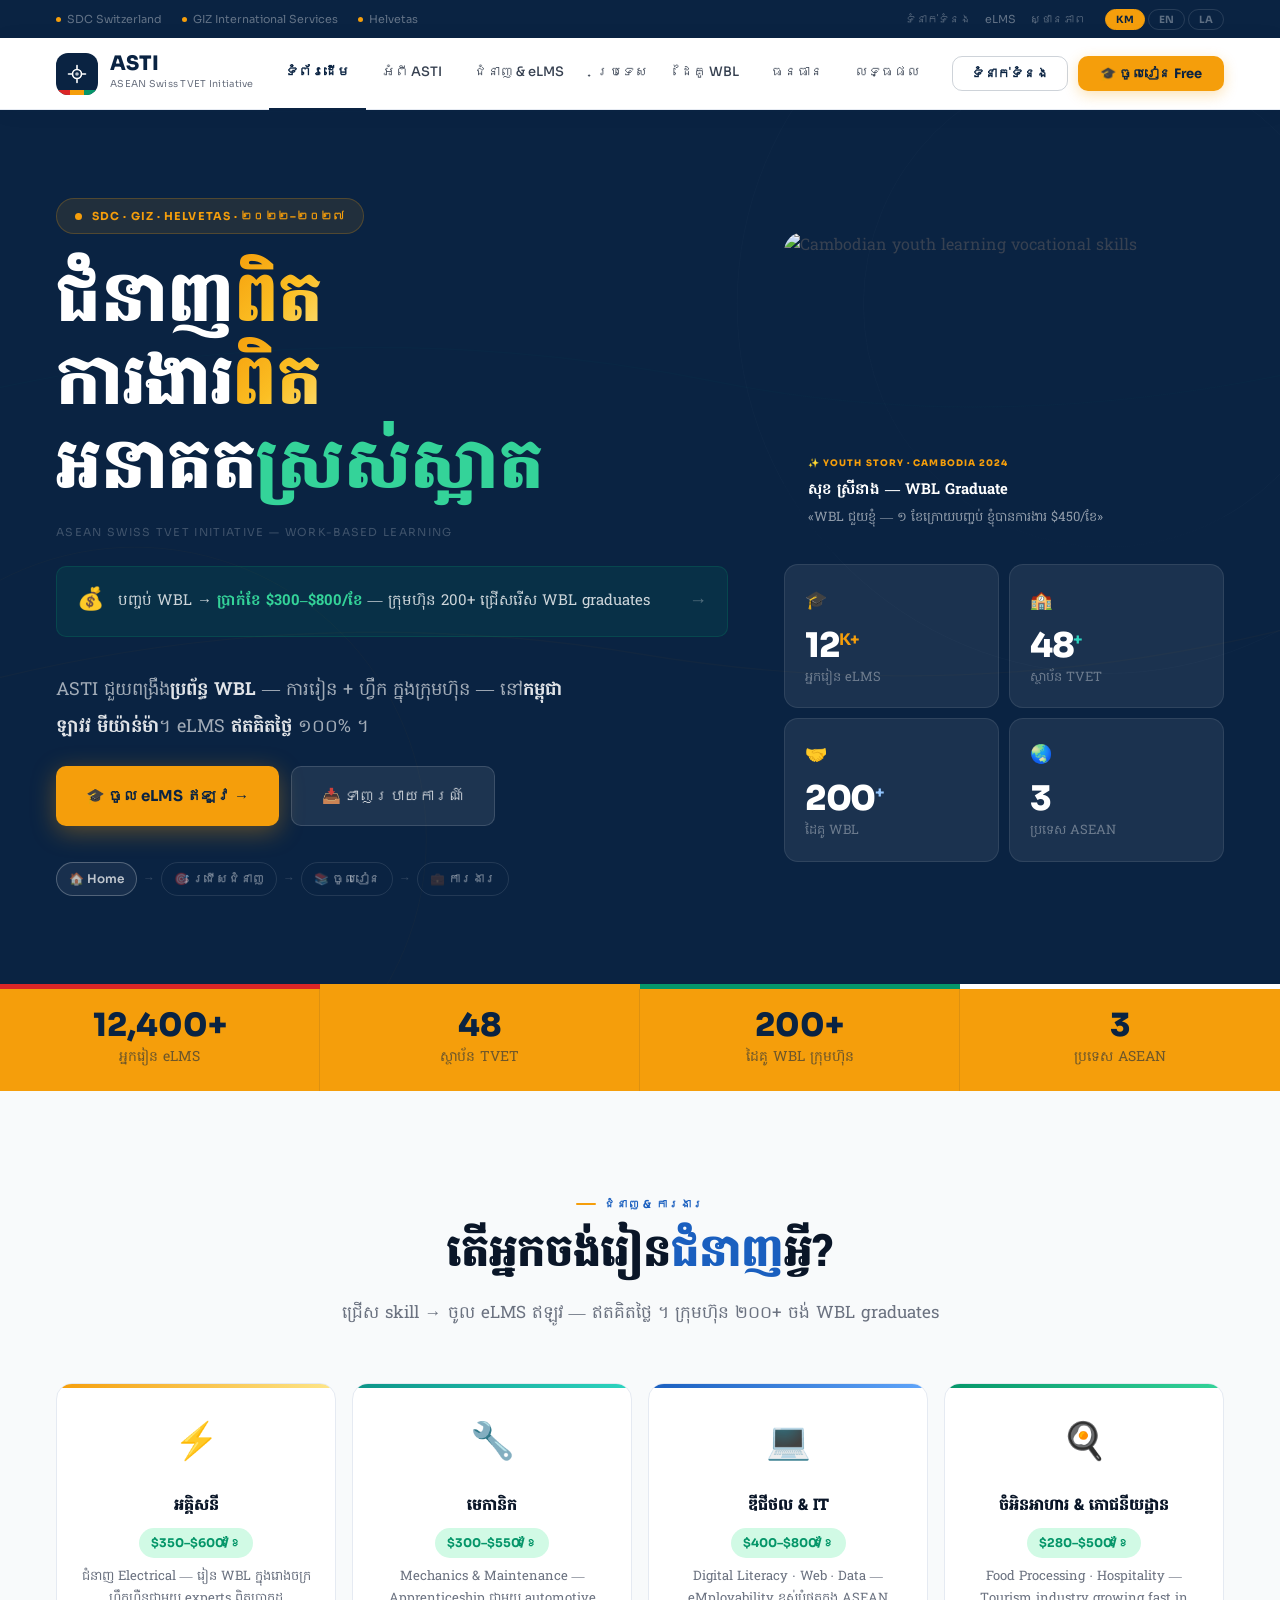
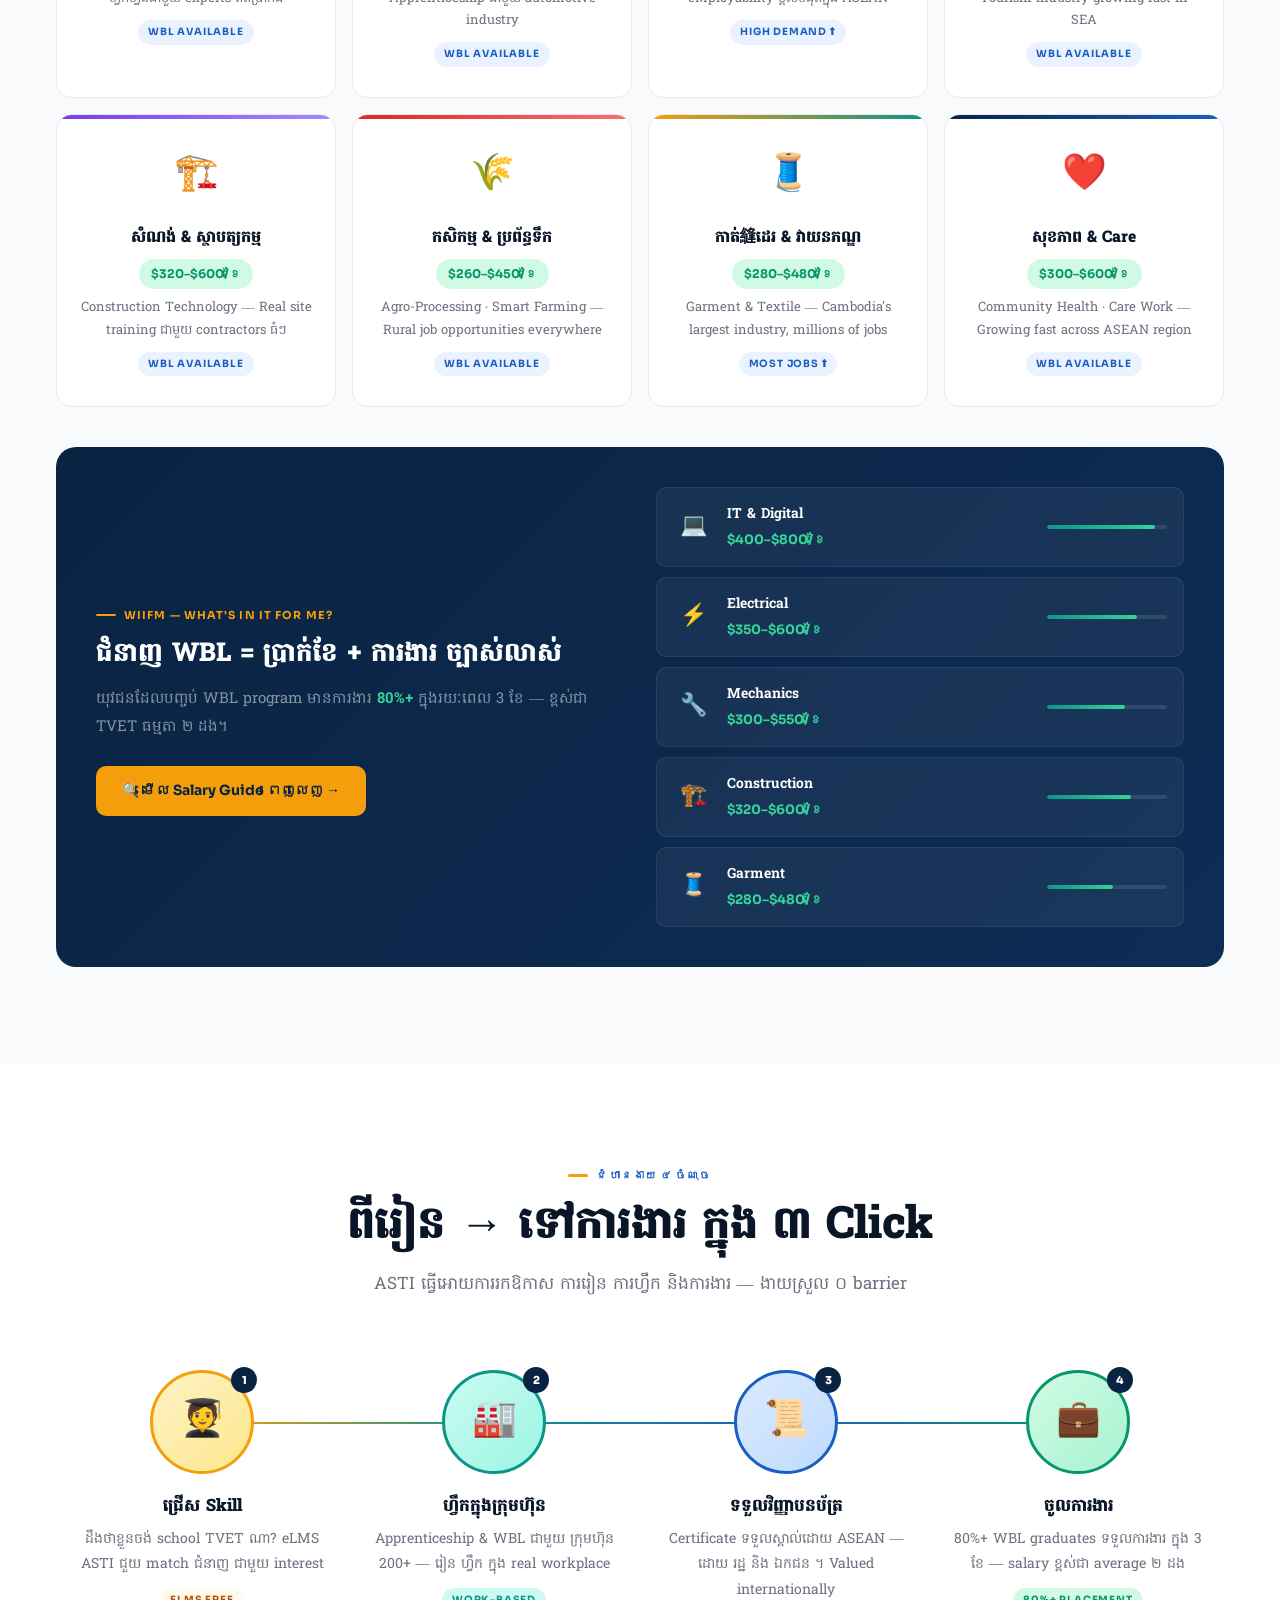
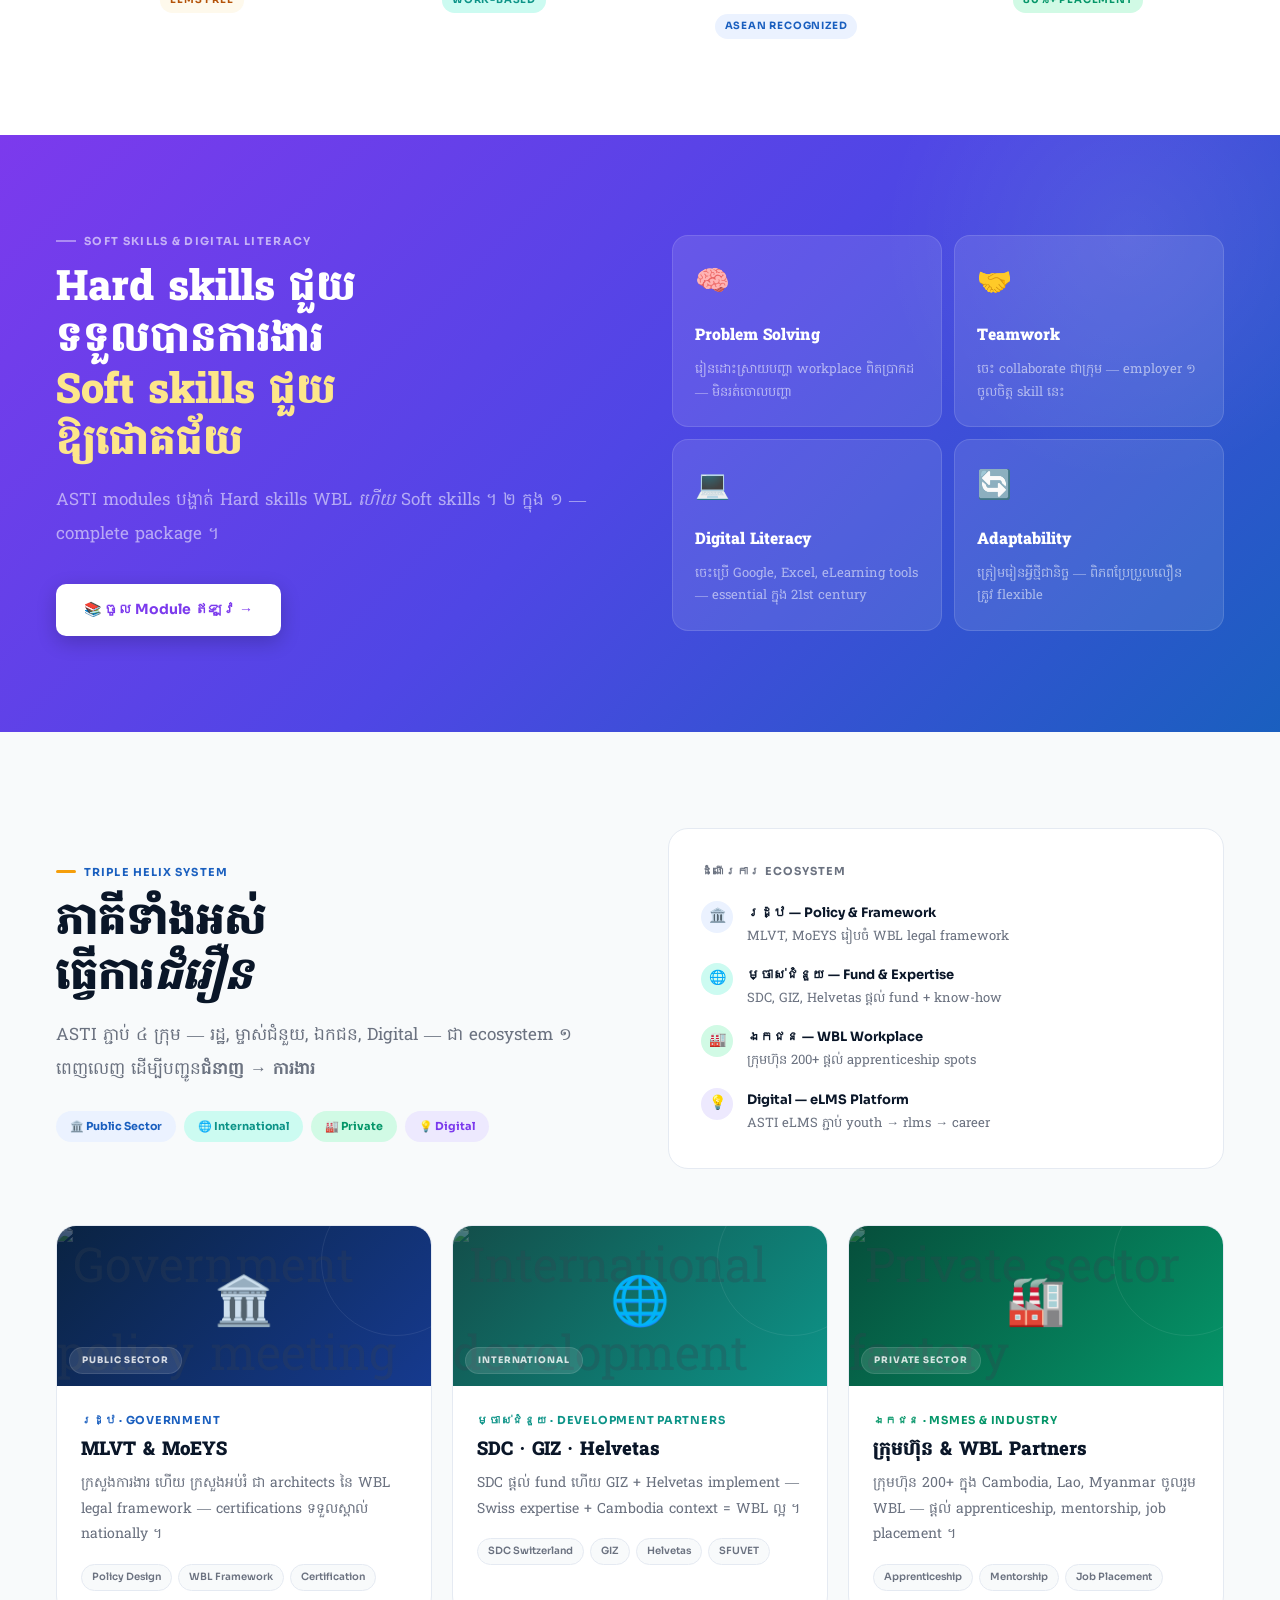
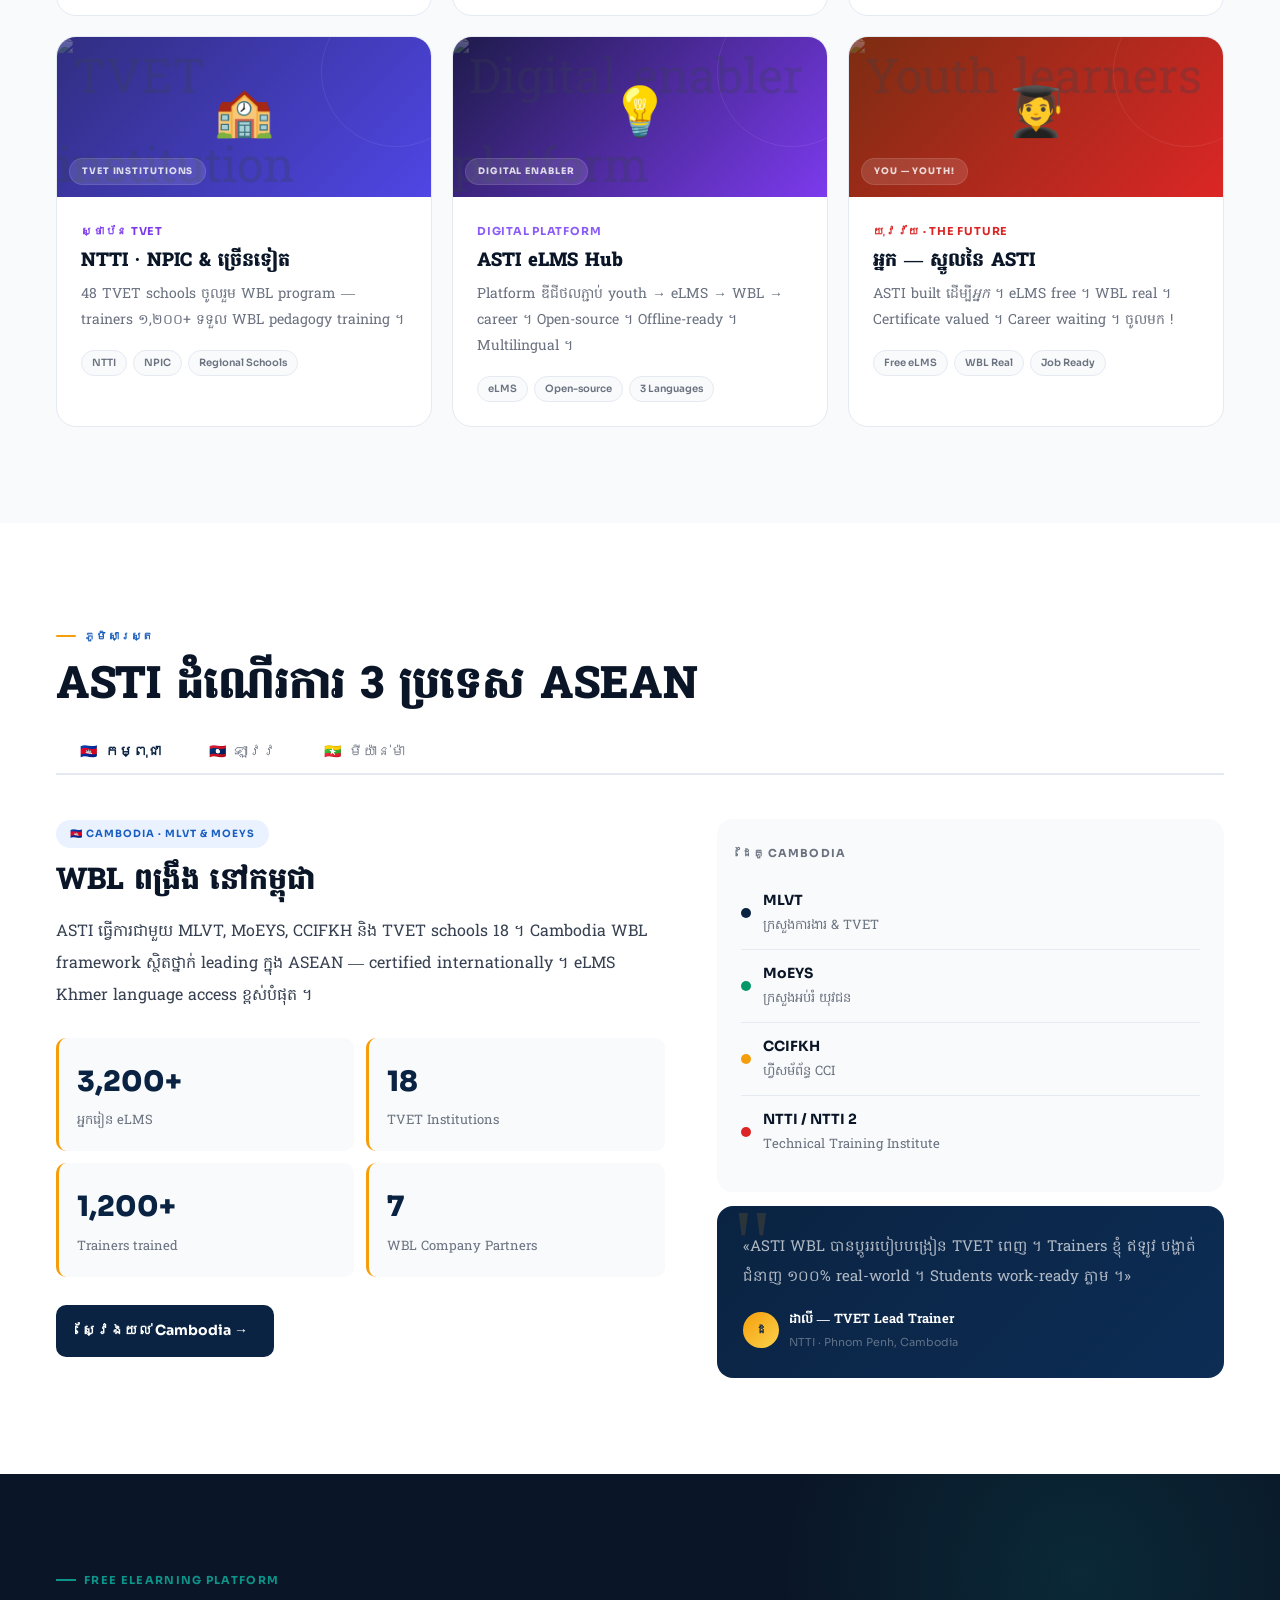
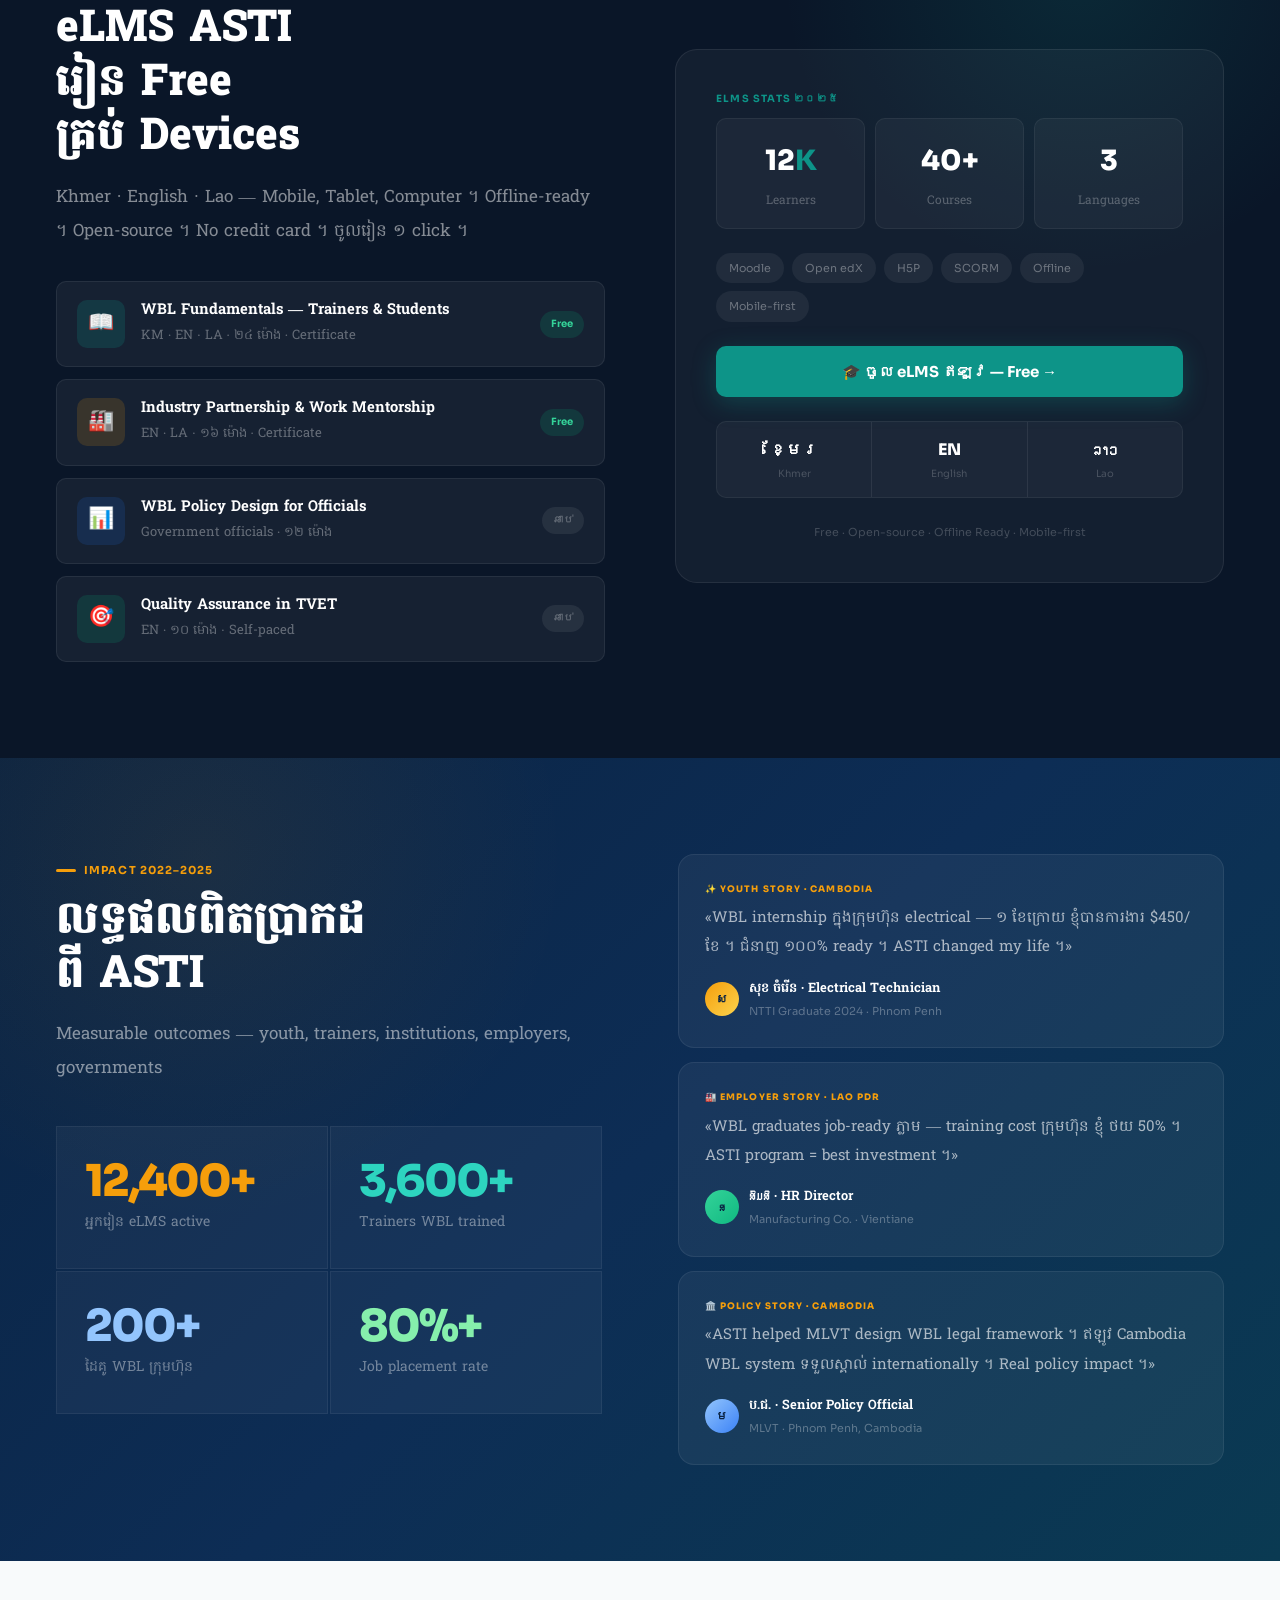
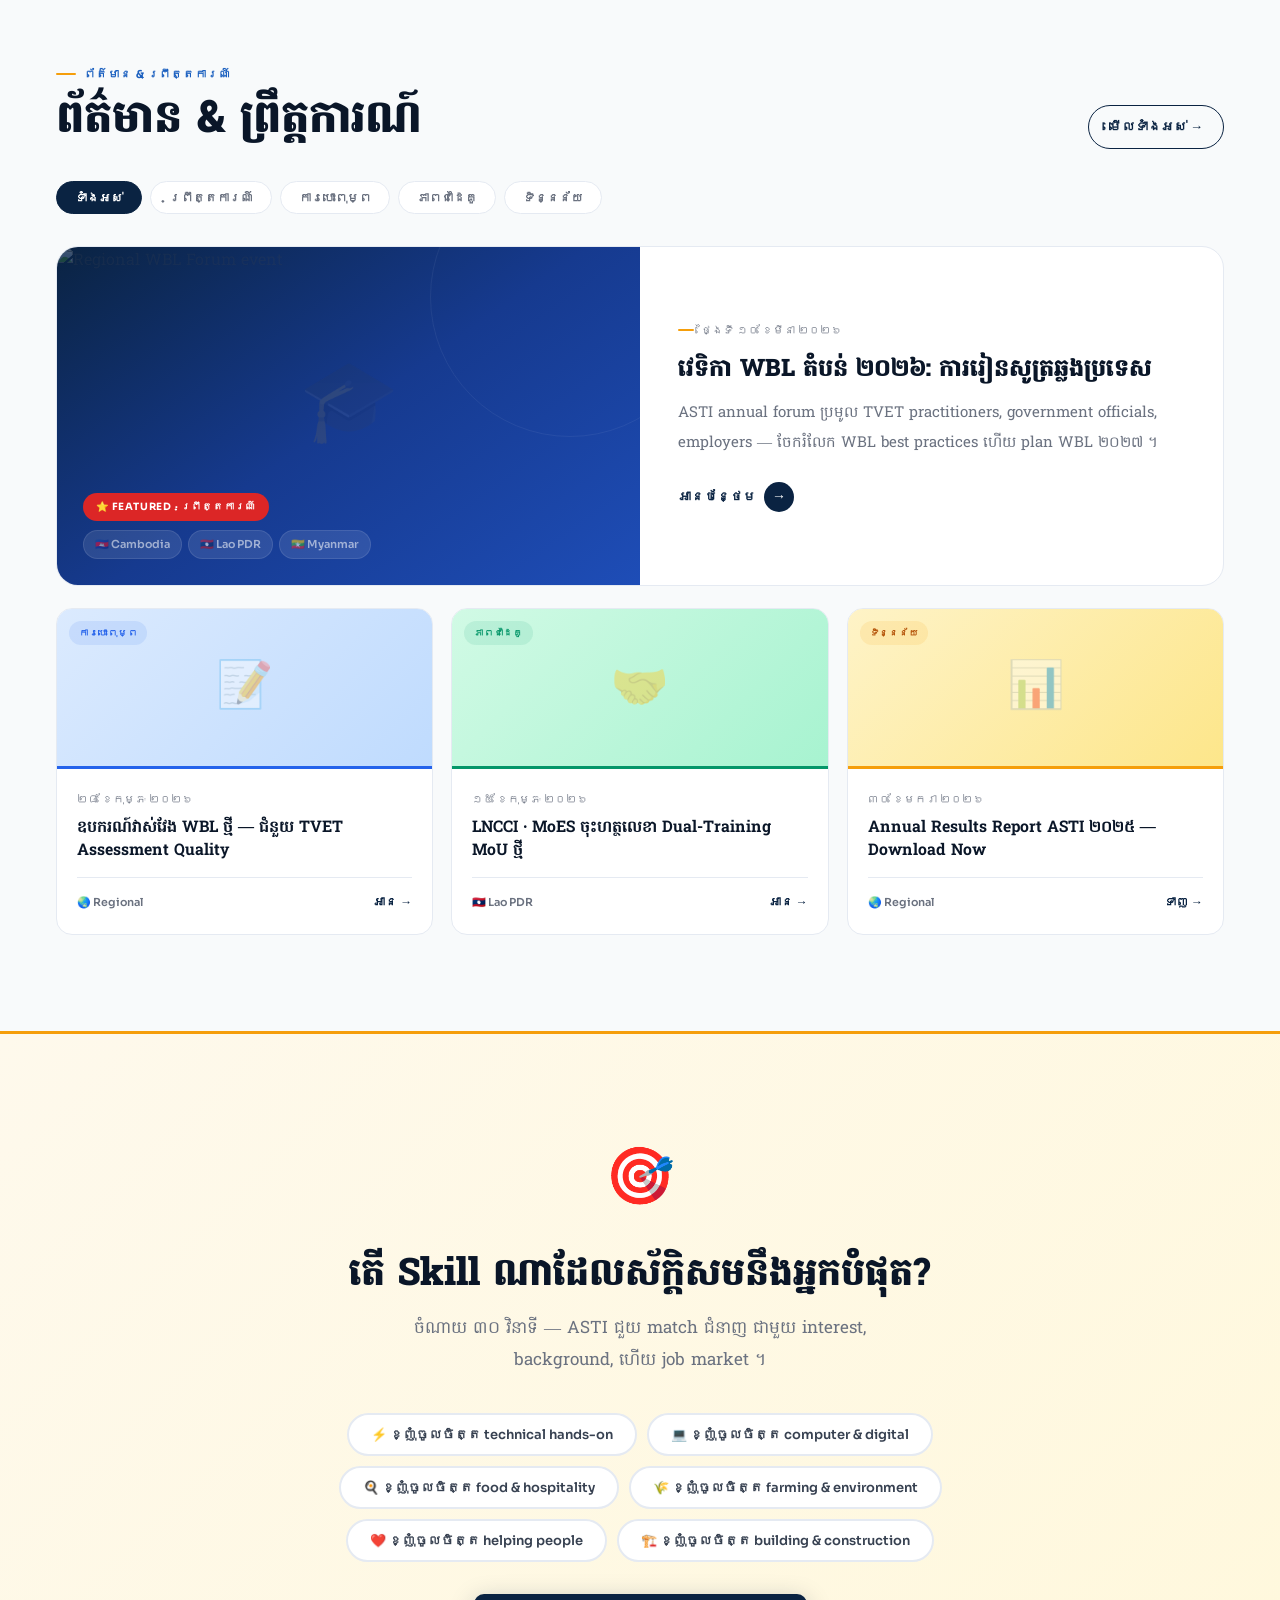
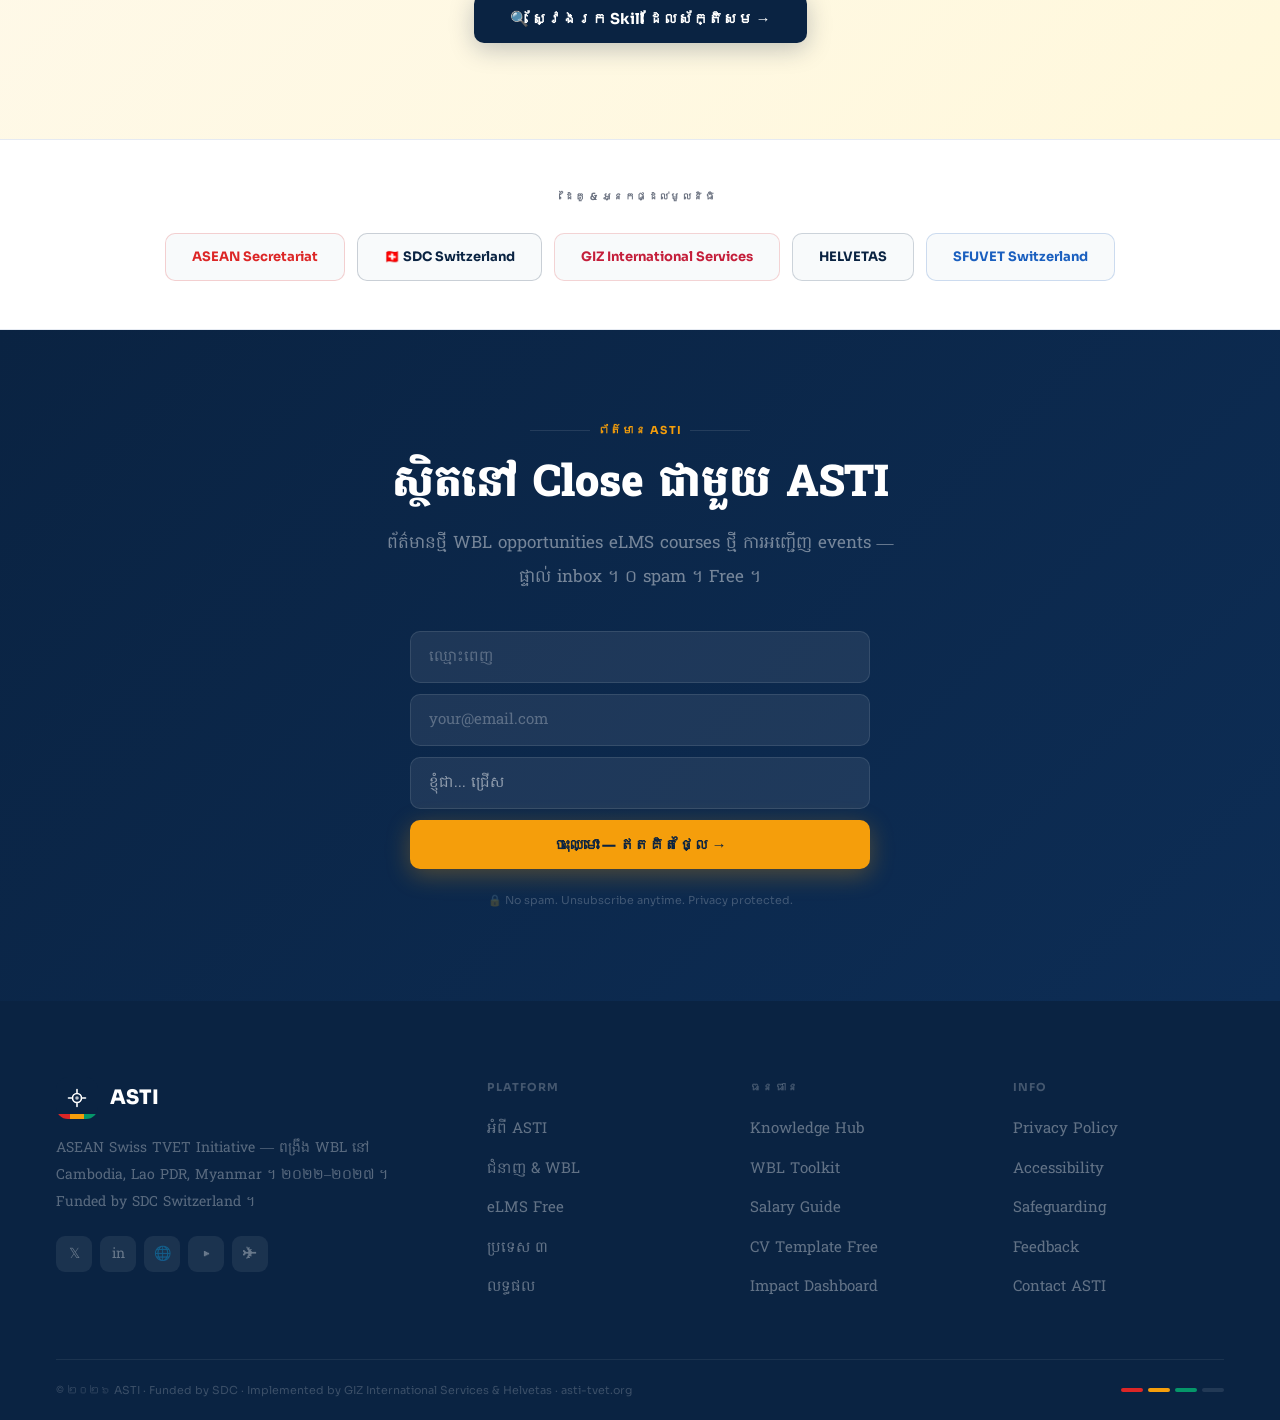
==== commit 094100fd: "update" ====
--- a/index.html
+++ b/index.html
@@ -3,1476 +3,775 @@
 <head>
 <meta charset="UTF-8"/>
 <meta name="viewport" content="width=device-width,initial-scale=1.0"/>
-<title>ASTI — គំនិតផ្តួចផ្តើម TVET អាស៊ាន-ស្វីស</title>
+
+<!-- ═══ SEO META TAGS ═══ -->
+<title>ASTI — រៀន TVET ទទួលការងារ | ASEAN Swiss TVET Initiative</title>
+<meta name="description" content="ASTI ជួយយុវជនកម្ពុជា ឡាវវ មីយ៉ាន់ម៉ា ទទួលបានជំនាញ WBL ពិតប្រាកដ ហើយចូលទីផ្សារការងារ។ eLMS ឥតគិតថ្លៃ — ចូលរៀនឥឡូវ!"/>
+<meta name="keywords" content="TVET Cambodia, WBL, Work-Based Learning, ASTI, eLMS, vocational training, youth jobs Cambodia, ASEAN skills, SDC GIZ Helvetas"/>
+<meta name="robots" content="index, follow"/>
+<meta property="og:title" content="ASTI — ជំនាញ TVET ពិត ការងារពិត"/>
+<meta property="og:description" content="eLMS ឥតគិតថ្លៃ — វគ្គ WBL ខ្មែរ/English/Lao — ចូលរៀនឥឡូវ!"/>
+<meta property="og:type" content="website"/>
+<meta property="og:locale" content="km_KH"/>
+<link rel="canonical" href="https://asti-tvet.org/"/>
+
 <link rel="preconnect" href="https://fonts.googleapis.com"/>
-<link href="https://fonts.googleapis.com/css2?family=Hanuman:wght@300;400;700;900&family=Poppins:wght@300;400;500;600;700;800;900&display=swap" rel="stylesheet"/>
-<style>
-/* ══════════════════════════════════════
-   RESET
-══════════════════════════════════════ */
-*{box-sizing:border-box;margin:0;padding:0;}
-html{scroll-behavior:smooth;}
-
-/* ══════════════════════════════════════
-   DESIGN TOKENS  (inspired by ASEAN Foundation)
-══════════════════════════════════════ */
-:root{
-  /* Brand */
-  --blue:       #003087;   /* primary navy */
-  --blue-dark:  #001A4D;   /* topbar / footer */
-  --blue-mid:   #004BB5;   /* hover / mid shade */
-  --blue-light: #EDF3FF;   /* section bg tint */
-  --yellow:     #FFD400;   /* accent = ASEAN Foundation's pink role */
-  --yellow-dk:  #E6BE00;
-  --red:        #E0284F;   /* alerts / tags only */
-  --green:      #22C55E;   /* success / open */
-
-  /* Neutrals */
-  --white:  #FFFFFF;
-  --bg:     #F5F9FF;       /* section alt bg – like ASEAN Foundation's #F6FBFF */
-  --ink:    #0F172A;       /* headings */
-  --body:   #374151;       /* body text */
-  --muted:  #6B7280;       /* captions */
-  --line:   #E2E8F0;       /* dividers */
-
-  /* Shadows */
-  --s1: 0 2px 12px rgba(0,48,135,.07);
-  --s2: 0 8px 32px rgba(0,48,135,.12);
-  --s3: 0 20px 60px rgba(0,48,135,.18);
-
-  /* Geometry */
-  --r:    16px;
-  --r-sm: 10px;
-  --r-xs: 6px;
-
-  /* Fonts */
-  --pp: 'Poppins',sans-serif;   /* headings, numbers, English */
-  --km: 'Hanuman',serif;        /* Khmer */
-}
-
-/* ══════════════════════════════════════
-   BASE
-══════════════════════════════════════ */
-body{
-  font-family:var(--km);
-  background:var(--white);
-  color:var(--body);
-  line-height:1.85;
-  font-size:16px;
-  -webkit-font-smoothing:antialiased;
-}
-a{text-decoration:none;color:inherit;}
-img{max-width:100%;display:block;}
-button{cursor:pointer;}
-
-/* ══════════════════════════════════════
-   SCROLL ANIMATIONS
-══════════════════════════════════════ */
-.reveal{
-  opacity:0;
-  transform:translateY(32px);
-  transition:opacity .7s cubic-bezier(.22,1,.36,1),
-             transform .7s cubic-bezier(.22,1,.36,1);
-}
-.reveal.on{opacity:1;transform:none;}
-.d1{transition-delay:.08s;} .d2{transition-delay:.16s;}
-.d3{transition-delay:.24s;} .d4{transition-delay:.32s;}
-
-/* ══════════════════════════════════════
-   TOP UTILITY BAR
-══════════════════════════════════════ */
-.topbar{
-  background:var(--blue-dark);
-  padding:8px 48px;
-  display:flex;justify-content:space-between;align-items:center;
-}
-.tb-text{
-  font-family:var(--pp);font-size:11px;
-  color:rgba(255,255,255,.38);letter-spacing:.04em;
-}
-.tb-right{display:flex;gap:20px;align-items:center;}
-.tb-right a{
-  font-family:var(--pp);font-size:11px;
-  color:rgba(255,255,255,.42);transition:color .2s;
-}
-.tb-right a:hover{color:#fff;}
-.lang-sw{display:flex;gap:4px;}
-.lang-btn{
-  font-family:var(--pp);font-size:10px;font-weight:600;
-  padding:3px 11px;border-radius:20px;
-  border:1px solid rgba(255,255,255,.15);
-  color:rgba(255,255,255,.38);background:transparent;
-  transition:all .2s;
-}
-.lang-btn.on{background:var(--yellow);color:var(--blue);border-color:var(--yellow);}
-.lang-btn:hover:not(.on){border-color:rgba(255,255,255,.4);color:#fff;}
-
-/* ══════════════════════════════════════
-   NAV  — clean horizontal like ASEAN Foundation
-══════════════════════════════════════ */
-.nav{
-  background:var(--white);
-  height:72px;
-  display:flex;align-items:center;justify-content:space-between;
-  padding:0 48px;
-  box-shadow:0 1px 0 var(--line), 0 4px 24px rgba(0,48,135,.06);
-  position:sticky;top:0;z-index:300;
-}
-.nav-logo{display:flex;align-items:center;gap:12px;}
-.nav-logo-text .brand{
-  font-family:var(--pp);font-size:22px;font-weight:800;
-  color:var(--blue);letter-spacing:.5px;line-height:1;
-}
-.nav-logo-text .tagline{
-  font-family:var(--pp);font-size:9px;font-weight:400;
-  color:var(--muted);letter-spacing:.04em;margin-top:2px;
-}
-.nav-links{display:flex;align-items:center;list-style:none;height:72px;gap:0;}
-.nav-links a{
-  display:flex;align-items:center;height:72px;padding:0 16px;
-  font-family:var(--pp);font-size:13px;font-weight:500;
-  color:var(--body);border-bottom:2px solid transparent;
-  transition:all .2s;white-space:nowrap;
-}
-.nav-links a:hover{color:var(--blue);border-bottom-color:var(--yellow);}
-.nav-links a.on{color:var(--blue);font-weight:600;border-bottom-color:var(--blue);}
-.nav-cta{
-  font-family:var(--pp)!important;font-size:13px!important;font-weight:600!important;
-  background:var(--yellow)!important;color:var(--blue)!important;
-  border-radius:var(--r-sm)!important;padding:0 20px!important;
-  height:40px!important;margin-left:16px;border-bottom:none!important;
-  align-self:center;display:inline-flex!important;align-items:center!important;
-  transition:background .2s!important;
-}
-.nav-cta:hover{background:var(--yellow-dk)!important;}
-/* Hamburger */
-.ham{display:none;flex-direction:column;gap:5px;background:none;border:none;padding:6px;}
-.ham span{display:block;width:24px;height:2px;background:var(--ink);border-radius:2px;transition:all .3s;}
-.ham.open span:nth-child(1){transform:rotate(45deg) translate(5px,5px);}
-.ham.open span:nth-child(2){opacity:0;}
-.ham.open span:nth-child(3){transform:rotate(-45deg) translate(5px,-5px);}
-.mob-nav{
-  display:none;position:fixed;top:72px;left:0;right:0;
-  background:var(--white);border-top:1px solid var(--line);
-  z-index:299;box-shadow:var(--s2);
-}
-.mob-nav.open{display:block;}
-.mob-nav ul{list-style:none;padding:8px 0;}
-.mob-nav ul a{
-  display:block;padding:14px 32px;
-  font-family:var(--pp);font-size:15px;font-weight:500;color:var(--ink);
-  border-bottom:1px solid var(--line);transition:background .2s;
-}
-.mob-nav ul a:hover{background:var(--bg);color:var(--blue);}
-.mob-nav ul li:last-child a{border-bottom:none;}
-.mob-cta-wrap{padding:20px 32px 28px;}
-.mob-cta{
-  display:block;background:var(--yellow);color:var(--blue);
-  font-family:var(--pp);font-size:15px;font-weight:700;
-  padding:14px;border-radius:var(--r-sm);text-align:center;
-}
-
-/* ══════════════════════════════════════
-   HERO  — clean, text-dominant, inspired by ASEAN Foundation
-══════════════════════════════════════ */
-.hero{
-  background:var(--blue);
-  position:relative;overflow:hidden;
-}
-/* Subtle background shapes */
-.hero::before{
-  content:'';position:absolute;
-  width:700px;height:700px;border-radius:50%;
-  background:rgba(255,212,0,.05);
-  top:-280px;right:-160px;pointer-events:none;
-}
-.hero::after{
-  content:'';position:absolute;
-  width:400px;height:400px;border-radius:50%;
-  background:rgba(255,255,255,.03);
-  bottom:-120px;left:5%;pointer-events:none;
-}
-.hero-wrap{
-  max-width:1200px;margin:0 auto;
-  padding:100px 48px 88px;
-  display:grid;grid-template-columns:1fr 420px;
-  gap:64px;align-items:center;
-  position:relative;z-index:1;
-}
-/* Tag pill */
-.hero-pill{
-  display:inline-flex;align-items:center;gap:8px;
-  background:rgba(255,212,0,.12);
-  border:1px solid rgba(255,212,0,.2);
-  color:var(--yellow);
-  font-family:var(--pp);font-size:11px;font-weight:600;letter-spacing:.08em;
-  text-transform:uppercase;padding:6px 16px;border-radius:20px;
-  margin-bottom:28px;width:fit-content;
-}
-.pill-dot{
-  width:7px;height:7px;border-radius:50%;background:var(--yellow);
-  animation:blink 2.2s ease-in-out infinite;
-}
-@keyframes blink{0%,100%{opacity:1}50%{opacity:.25}}
-.hero h1{
-  font-family:var(--km);font-size:52px;font-weight:900;
-  color:#fff;line-height:1.22;margin-bottom:10px;
-}
-.hero h1 em{color:var(--yellow);font-style:normal;}
-.hero h1 .green{color:#5EE087;}
-.hero-sub-en{
-  font-family:var(--pp);font-size:12px;font-weight:400;
-  color:rgba(255,255,255,.3);letter-spacing:.08em;
-  text-transform:uppercase;margin-bottom:22px;
-}
-.hero-desc{
-  font-family:var(--km);font-size:16px;
-  color:rgba(255,255,255,.68);line-height:2.0;
-  max-width:520px;margin-bottom:40px;
-}
-/* CTA row */
-.hero-btns{display:flex;gap:14px;flex-wrap:wrap;margin-bottom:44px;}
-.btn-accent{
-  background:var(--yellow);color:var(--blue);
-  font-family:var(--pp);font-size:14px;font-weight:700;
-  padding:14px 28px;border-radius:var(--r-sm);border:none;
-  display:inline-flex;align-items:center;gap:8px;
-  transition:all .22s;
-  box-shadow:0 4px 20px rgba(255,212,0,.3);
-}
-.btn-accent:hover{background:var(--yellow-dk);transform:translateY(-2px);box-shadow:0 8px 24px rgba(255,212,0,.4);}
-.btn-ghost{
-  background:rgba(255,255,255,.08);color:rgba(255,255,255,.88);
-  font-family:var(--pp);font-size:14px;font-weight:500;
-  padding:14px 28px;border-radius:var(--r-sm);
-  border:1.5px solid rgba(255,255,255,.18);
-  display:inline-flex;align-items:center;gap:8px;
-  transition:all .22s;
-}
-.btn-ghost:hover{background:rgba(255,255,255,.14);border-color:rgba(255,255,255,.35);}
-/* Funded-by row */
-.hero-funded{display:flex;align-items:center;gap:14px;flex-wrap:wrap;}
-.funded-lbl{
-  font-family:var(--pp);font-size:10px;font-weight:600;
-  color:rgba(255,255,255,.28);letter-spacing:.06em;text-transform:uppercase;
-}
-.funded-badges{display:flex;gap:8px;flex-wrap:wrap;}
-.funded-b{
-  padding:4px 14px;border:1px solid rgba(255,255,255,.12);
-  border-radius:20px;
-  font-family:var(--pp);font-size:10px;font-weight:600;
-  color:rgba(255,255,255,.36);
-}
-
-/* ── Hero RIGHT: 4 stat tiles + story card ── */
-.hero-right{display:flex;flex-direction:column;gap:14px;}
-.hgrid{display:grid;grid-template-columns:1fr 1fr;gap:12px;}
-.htile{
-  background:rgba(255,255,255,.08);
-  border:1px solid rgba(255,255,255,.1);
-  border-radius:var(--r);padding:22px 18px;
-  transition:all .25s;cursor:default;
-}
-.htile:hover{background:rgba(255,255,255,.14);transform:translateY(-4px);}
-.htile-icon{font-size:20px;margin-bottom:8px;}
-.htile-num{
-  font-family:var(--pp);font-size:38px;font-weight:800;
-  color:#fff;line-height:1;letter-spacing:-1px;
-}
-.htile-num sup{font-size:18px;font-weight:700;}
-.htile.ty sup{color:var(--yellow);}
-.htile.tr sup{color:#FF8080;}
-.htile.tg sup{color:#5EE087;}
-.htile.tb sup{color:#80B5FF;}
-.htile-lbl{font-family:var(--km);font-size:12px;color:rgba(255,255,255,.42);margin-top:5px;line-height:1.45;}
-
-.story-tile{
-  background:rgba(255,255,255,.08);border:1px solid rgba(255,255,255,.1);
-  border-radius:var(--r);padding:18px 20px;
-  display:flex;align-items:center;gap:14px;
-  cursor:pointer;transition:all .22s;
-}
-.story-tile:hover{background:rgba(255,255,255,.14);}
-.story-av{
-  width:44px;height:44px;border-radius:50%;flex-shrink:0;
-  background:linear-gradient(135deg,#E0284F,#FF7043);
-  display:flex;align-items:center;justify-content:center;
-  font-family:var(--pp);font-size:13px;font-weight:700;color:#fff;
-}
-.story-chip{
-  font-family:var(--pp);font-size:9px;font-weight:600;
-  color:var(--yellow);letter-spacing:.1em;text-transform:uppercase;margin-bottom:2px;
-}
-.story-name{font-family:var(--km);font-size:13px;font-weight:700;color:#fff;margin-bottom:2px;}
-.story-txt{font-family:var(--km);font-size:12px;color:rgba(255,255,255,.42);line-height:1.5;}
-.story-arr{
-  margin-left:auto;width:28px;height:28px;border-radius:50%;
-  background:rgba(255,255,255,.08);display:flex;align-items:center;
-  justify-content:center;color:rgba(255,255,255,.4);font-size:16px;flex-shrink:0;
-}
-/* Hero bottom stripe */
-.hero-stripe{height:5px;background:linear-gradient(90deg,#E0284F 25%,var(--yellow) 25% 50%,#22C55E 50% 75%,rgba(255,255,255,.15) 75%);}
-
-/* ══════════════════════════════════════
-   IMPACT NUMBERS STRIP  (yellow bg like ASEAN Foundation's coloured stat bars)
-══════════════════════════════════════ */
-.stats-strip{background:var(--yellow);}
-.stats-wrap{
-  max-width:1200px;margin:0 auto;
-  display:grid;grid-template-columns:repeat(4,1fr);
-}
-.stat-item{
-  padding:24px 28px;text-align:center;
-  border-right:1px solid rgba(0,48,135,.12);
-}
-.stat-item:last-child{border-right:none;}
-.stat-num{
-  font-family:var(--pp);font-size:36px;font-weight:800;
-  color:var(--blue);line-height:1;
-}
-.stat-lbl{
-  font-family:var(--km);font-size:13px;
-  color:rgba(0,48,135,.62);margin-top:5px;line-height:1.45;
-}
-
-/* ══════════════════════════════════════
-   SECTION BASE
-══════════════════════════════════════ */
-.sec{padding:100px 48px;}
-.sec-inner{max-width:1200px;margin:0 auto;}
-.sec-kicker{
-  display:inline-flex;align-items:center;gap:8px;
-  font-family:var(--pp);font-size:11px;font-weight:700;
-  letter-spacing:.1em;text-transform:uppercase;color:var(--blue-mid);
-  margin-bottom:14px;
-}
-.sec-kicker::before{content:'';width:18px;height:2px;background:var(--yellow);}
-.sec-h{
-  font-family:var(--km);font-size:38px;font-weight:900;
-  color:var(--ink);line-height:1.25;margin-bottom:14px;
-}
-.sec-sub{
-  font-family:var(--km);font-size:16px;color:var(--muted);
-  max-width:580px;line-height:2.0;margin-bottom:56px;
-}
-
-/* ══════════════════════════════════════
-   PROGRAMMES  — inspired by ASEAN Foundation 6-card grid
-══════════════════════════════════════ */
-.prog-sec{background:var(--white);}
-.prog-grid{display:grid;grid-template-columns:repeat(4,1fr);gap:20px;}
-.prog-card{
-  border-radius:var(--r);overflow:hidden;
-  background:var(--white);
-  border:1px solid var(--line);
-  display:flex;flex-direction:column;
-  transition:all .28s;cursor:pointer;
-}
-.prog-card:hover{transform:translateY(-8px);box-shadow:var(--s2);border-color:transparent;}
-/* Coloured top area (like ASEAN Foundation image tops) */
-.prog-top{
-  height:120px;display:flex;align-items:center;justify-content:center;
-  font-size:36px;position:relative;
-}
-.prog-card.edu  .prog-top{background:linear-gradient(135deg,#DBEAFE,#EFF6FF);}
-.prog-card.career .prog-top{background:linear-gradient(135deg,#DCFCE7,#F0FFF4);}
-.prog-card.cert .prog-top{background:linear-gradient(135deg,#FEF3C7,#FFFBEB);}
-.prog-card.grant .prog-top{background:linear-gradient(135deg,#FFE4E6,#FFF1F2);}
-/* Colour bar at very top */
-.prog-card.edu   .prog-top::before{content:'';position:absolute;top:0;left:0;right:0;height:4px;background:#3B82F6;}
-.prog-card.career .prog-top::before{content:'';position:absolute;top:0;left:0;right:0;height:4px;background:#22C55E;}
-.prog-card.cert  .prog-top::before{content:'';position:absolute;top:0;left:0;right:0;height:4px;background:#F59E0B;}
-.prog-card.grant .prog-top::before{content:'';position:absolute;top:0;left:0;right:0;height:4px;background:#E0284F;}
-.prog-body{padding:24px 22px;flex:1;display:flex;flex-direction:column;}
-.prog-cat{
-  font-family:var(--pp);font-size:10px;font-weight:700;
-  letter-spacing:.08em;text-transform:uppercase;margin-bottom:8px;
-}
-.prog-card.edu   .prog-cat{color:#3B82F6;}
-.prog-card.career .prog-cat{color:#22C55E;}
-.prog-card.cert  .prog-cat{color:#F59E0B;}
-.prog-card.grant .prog-cat{color:#E0284F;}
-.prog-title{
-  font-family:var(--km);font-size:16px;font-weight:700;
-  color:var(--ink);margin-bottom:8px;line-height:1.4;
-}
-.prog-desc{
-  font-family:var(--km);font-size:13px;color:var(--muted);
-  line-height:1.8;flex:1;
-}
-.prog-link{
-  display:inline-flex;align-items:center;gap:6px;
-  font-family:var(--pp);font-size:12px;font-weight:600;
-  color:var(--blue);margin-top:16px;
-  transition:gap .2s;
-}
-.prog-card:hover .prog-link{gap:10px;}
-
-/* ══════════════════════════════════════
-   HOW IT WORKS  — 4 steps with connecting line
-══════════════════════════════════════ */
-.how-sec{background:var(--bg);}
-.how-grid{
-  display:grid;grid-template-columns:repeat(4,1fr);gap:20px;
-  position:relative;
-}
-.how-grid::before{
-  content:'';position:absolute;top:44px;left:12%;right:12%;height:2px;
-  background:linear-gradient(90deg,#E0284F,var(--yellow),#22C55E,var(--blue));
-  opacity:.2;z-index:0;
-}
-.how-card{
-  background:var(--white);border-radius:var(--r);
-  padding:36px 24px 30px;text-align:center;
-  position:relative;z-index:1;
-  border:1px solid var(--line);
-  transition:all .28s;
-}
-.how-card:hover{box-shadow:var(--s2);border-color:transparent;transform:translateY(-7px);}
-.how-num{
-  width:48px;height:48px;border-radius:50%;
-  display:flex;align-items:center;justify-content:center;
-  font-family:var(--pp);font-size:18px;font-weight:800;color:#fff;
-  margin:0 auto 18px;
-}
-.n1{background:#E0284F;} .n2{background:var(--yellow);color:var(--blue)!important;}
-.n3{background:#22C55E;} .n4{background:var(--blue);}
-.how-icon{font-size:28px;margin-bottom:14px;}
-.how-title{font-family:var(--km);font-size:16px;font-weight:700;color:var(--ink);margin-bottom:10px;line-height:1.4;}
-.how-desc{font-family:var(--km);font-size:14px;color:var(--muted);line-height:1.85;}
-
-/* ══════════════════════════════════════
-   IMPACT  — dark section, large counters + quote
-══════════════════════════════════════ */
-.impact-sec{background:var(--blue-dark);padding:100px 48px;}
-.impact-inner{max-width:1200px;margin:0 auto;}
-.impact-kicker{
-  display:inline-flex;align-items:center;gap:8px;
-  font-family:var(--pp);font-size:11px;font-weight:700;
-  letter-spacing:.1em;text-transform:uppercase;color:var(--yellow);margin-bottom:14px;
-}
-.impact-kicker::before{content:'';width:18px;height:2px;background:var(--yellow);}
-.impact-h{
-  font-family:var(--km);font-size:38px;font-weight:900;
-  color:#fff;line-height:1.25;margin-bottom:56px;max-width:520px;
-}
-.impact-grid{display:grid;grid-template-columns:1fr 1fr;gap:32px;}
-
-/* Counter cards */
-.counters{display:grid;grid-template-columns:1fr 1fr;gap:16px;}
-.c-card{
-  background:rgba(255,255,255,.05);border:1px solid rgba(255,255,255,.08);
-  border-radius:var(--r);padding:28px 24px;position:relative;overflow:hidden;
-}
-.c-card::before{content:'';position:absolute;top:0;left:0;right:0;height:3px;}
-.c-card.cr::before{background:#E0284F;}
-.c-card.cy::before{background:var(--yellow);}
-.c-card.cg::before{background:#22C55E;}
-.c-card.cb::before{background:#6BA3FF;}
-.c-num{
-  font-family:var(--pp);font-size:48px;font-weight:800;
-  color:#fff;line-height:1;margin-bottom:8px;letter-spacing:-2px;
-}
-.c-num span{font-size:22px;letter-spacing:0;}
-.c-card.cr .c-num span{color:#FF8080;}
-.c-card.cy .c-num span{color:var(--yellow);}
-.c-card.cg .c-num span{color:#5EE087;}
-.c-card.cb .c-num span{color:#80B5FF;}
-.c-lbl{font-family:var(--km);font-size:13px;color:rgba(255,255,255,.52);line-height:1.5;}
-.c-lbl-en{font-family:var(--pp);font-size:10px;color:rgba(255,255,255,.2);text-transform:uppercase;letter-spacing:.05em;margin-top:4px;}
-.c-bar{height:3px;background:rgba(255,255,255,.06);margin-top:18px;border-radius:2px;overflow:hidden;}
-.c-fill{height:100%;border-radius:2px;}
-
-/* Right side: quote + GESI */
-.impact-right{display:flex;flex-direction:column;gap:16px;}
-.quote{
-  background:rgba(255,255,255,.05);border:1px solid rgba(255,255,255,.08);
-  border-left:4px solid var(--yellow);
-  border-radius:0 var(--r) var(--r) 0;padding:32px;
-}
-.quote-text{
-  font-family:var(--km);font-size:17px;font-style:italic;
-  color:rgba(255,255,255,.82);line-height:1.9;margin-bottom:22px;
-}
-.quote-who{display:flex;align-items:center;gap:12px;}
-.q-av{
-  width:42px;height:42px;border-radius:50%;flex-shrink:0;
-  background:linear-gradient(135deg,#E0284F,var(--yellow));
-  display:flex;align-items:center;justify-content:center;
-  font-family:var(--pp);font-size:12px;font-weight:700;color:#fff;
-}
-.q-name{font-family:var(--km);font-size:14px;font-weight:700;color:#fff;}
-.q-role{font-family:var(--pp);font-size:11px;color:rgba(255,255,255,.32);}
-.gesi{
-  background:rgba(255,255,255,.05);border:1px solid rgba(255,255,255,.08);
-  border-radius:var(--r);padding:28px;
-}
-.gesi-hd{
-  font-family:var(--pp);font-size:11px;font-weight:700;
-  letter-spacing:.1em;text-transform:uppercase;color:var(--yellow);margin-bottom:22px;
-}
-.gesi-row{display:flex;align-items:center;gap:12px;margin-bottom:14px;}
-.gesi-row:last-child{margin-bottom:0;}
-.gesi-lbl{font-family:var(--km);font-size:13px;color:rgba(255,255,255,.5);width:130px;flex-shrink:0;}
-.gesi-bar{flex:1;height:8px;background:rgba(255,255,255,.08);border-radius:4px;overflow:hidden;}
-.gesi-fill{height:100%;border-radius:4px;}
-.gesi-val{font-family:var(--pp);font-size:13px;font-weight:700;color:#fff;width:48px;text-align:right;flex-shrink:0;}
-
-/* ══════════════════════════════════════
-   COUNTRIES  (white bg, clean tabs)
-══════════════════════════════════════ */
-.countries-sec{background:var(--white);}
-.c-head{display:flex;justify-content:space-between;align-items:flex-end;margin-bottom:36px;flex-wrap:wrap;gap:16px;}
-.tabs{
-  display:flex;background:var(--bg);
-  border-radius:var(--r-sm);padding:4px;gap:4px;
-}
-.tab{
-  padding:10px 20px;font-family:var(--pp);font-size:13px;font-weight:500;
-  color:var(--muted);border:none;background:transparent;border-radius:var(--r-xs);
-  transition:all .2s;
-}
-.tab:hover{color:var(--blue);}
-.tab.on{background:var(--white);color:var(--blue);font-weight:700;box-shadow:var(--s1);}
-.cpanel{display:none;}
-.cpanel.on{display:grid;grid-template-columns:1.3fr 1fr;gap:40px;align-items:start;}
-.cp-title{font-family:var(--km);font-size:28px;font-weight:900;color:var(--ink);margin-bottom:14px;}
-.cp-text{font-family:var(--km);font-size:15px;color:var(--muted);line-height:1.95;margin-bottom:28px;}
-.cp-stats{display:grid;grid-template-columns:1fr 1fr;gap:12px;margin-bottom:28px;}
-.cstat{background:var(--bg);border-radius:var(--r-sm);padding:18px 20px;}
-.cstat-n{font-family:var(--pp);font-size:28px;font-weight:800;color:var(--blue);}
-.cstat-l{font-family:var(--km);font-size:12px;color:var(--muted);margin-top:3px;}
-.cp-right-box{background:var(--bg);border-radius:var(--r);padding:28px;}
-.cp-right-hd{
-  font-family:var(--pp);font-size:10px;font-weight:700;
-  text-transform:uppercase;letter-spacing:.1em;color:var(--muted);margin-bottom:18px;
-}
-.partner-row{
-  display:flex;align-items:center;gap:12px;
-  padding:13px 0;border-bottom:1px solid var(--line);
-}
-.partner-row:last-child{border-bottom:none;}
-.partner-dot{width:10px;height:10px;border-radius:50%;flex-shrink:0;}
-.partner-name{font-family:var(--pp);font-size:14px;font-weight:600;color:var(--ink);}
-.partner-role{font-family:var(--km);font-size:12px;color:var(--muted);}
-
-/* ══════════════════════════════════════
-   eLMS  (light bg)
-══════════════════════════════════════ */
-.lms-sec{background:var(--bg);}
-.lms-layout{display:grid;grid-template-columns:1fr 1fr;gap:60px;align-items:start;}
-.course-list{display:flex;flex-direction:column;gap:12px;}
-.course{
-  display:flex;gap:16px;align-items:flex-start;padding:20px;
-  border-radius:var(--r-sm);border:1.5px solid var(--line);
-  background:var(--white);transition:all .22s;cursor:pointer;
-}
-.course:hover{border-color:var(--blue);box-shadow:var(--s1);}
-.course-icon{
-  width:48px;height:48px;border-radius:var(--r-sm);
-  display:flex;align-items:center;justify-content:center;font-size:20px;flex-shrink:0;
-}
-.course.c1 .course-icon{background:#DBEAFE;}
-.course.c2 .course-icon{background:#DCFCE7;}
-.course.c3 .course-icon{background:#FEF3C7;}
-.course.c4 .course-icon{background:#FFE4E6;}
-.course-title{font-family:var(--km);font-size:15px;font-weight:700;color:var(--ink);margin-bottom:4px;line-height:1.4;}
-.course-desc{font-family:var(--km);font-size:13px;color:var(--muted);line-height:1.7;margin-bottom:8px;}
-.badge{
-  display:inline-flex;font-family:var(--pp);font-size:10px;font-weight:600;
-  letter-spacing:.04em;padding:3px 10px;border-radius:20px;
-}
-.badge.open{background:#DCFCE7;color:#166534;}
-.badge.soon{background:var(--bg);color:var(--muted);}
-.lms-stats{display:grid;grid-template-columns:repeat(3,1fr);gap:12px;margin-top:24px;}
-.lms-s{text-align:center;padding:20px;background:var(--white);border-radius:var(--r-sm);border:1px solid var(--line);}
-.lms-s .n{font-family:var(--pp);font-size:30px;font-weight:800;color:var(--blue);}
-.lms-s .n em{color:var(--red);font-style:normal;}
-.lms-s .l{font-family:var(--km);font-size:12px;color:var(--muted);margin-top:3px;}
-
-.lms-card{background:var(--blue);border-radius:var(--r);padding:40px;}
-.lms-tag{
-  font-family:var(--pp);font-size:10px;font-weight:700;
-  letter-spacing:.12em;text-transform:uppercase;
-  color:var(--yellow);margin-bottom:18px;
-}
-.lms-h{font-family:var(--km);font-size:26px;font-weight:900;color:#fff;margin-bottom:14px;line-height:1.35;}
-.lms-p{font-family:var(--km);font-size:14px;color:rgba(255,255,255,.5);line-height:1.95;margin-bottom:28px;}
-.tech-pills{display:flex;flex-wrap:wrap;gap:8px;margin-bottom:28px;}
-.tech-pill{
-  padding:5px 14px;background:rgba(255,255,255,.08);border-radius:20px;
-  font-family:var(--pp);font-size:11px;color:rgba(255,255,255,.42);
-}
-.lms-btn{
-  background:var(--yellow);color:var(--blue);font-family:var(--pp);font-size:14px;
-  font-weight:700;padding:15px 24px;border-radius:var(--r-sm);border:none;
-  width:100%;display:flex;align-items:center;justify-content:center;gap:8px;
-  transition:all .22s;
-}
-.lms-btn:hover{background:var(--yellow-dk);transform:translateY(-1px);}
-.lang-row{
-  display:grid;grid-template-columns:1fr 1px 1fr 1px 1fr;
-  margin-top:16px;padding:14px;
-  background:rgba(255,255,255,.05);border-radius:var(--r-sm);
-  border:1px solid rgba(255,255,255,.08);
-}
-.lang-div{background:rgba(255,255,255,.1);}
-.lang-item{text-align:center;}
-.lang-name{font-family:var(--pp);font-size:17px;font-weight:700;color:#fff;}
-.lang-label{font-family:var(--pp);font-size:10px;color:rgba(255,255,255,.24);}
-
-/* ══════════════════════════════════════
-   NEWS  (white bg) — ASEAN Foundation card pattern
-══════════════════════════════════════ */
-.news-sec{background:var(--white);}
-.news-header{display:flex;justify-content:space-between;align-items:flex-end;margin-bottom:40px;flex-wrap:wrap;gap:12px;}
-.see-all{
-  font-family:var(--pp);font-size:13px;font-weight:600;color:var(--blue);
-  display:inline-flex;align-items:center;gap:6px;
-  transition:gap .2s;
-}
-.see-all:hover{gap:10px;}
-.news-grid{display:grid;grid-template-columns:1.7fr 1fr;gap:22px;}
-/* Featured news */
-.news-feat{
-  border-radius:var(--r);overflow:hidden;background:var(--white);
-  border:1px solid var(--line);cursor:pointer;transition:all .25s;
-}
-.news-feat:hover{box-shadow:var(--s2);border-color:transparent;transform:translateY(-5px);}
-.nf-img{
-  height:220px;background:linear-gradient(145deg,var(--blue-dark),var(--blue));
-  display:flex;align-items:center;justify-content:center;font-size:60px;
-  position:relative;
-}
-.nf-tag{
-  position:absolute;top:18px;left:18px;
-  background:var(--red);color:#fff;
-  font-family:var(--pp);font-size:10px;font-weight:700;
-  letter-spacing:.07em;text-transform:uppercase;
-  padding:5px 14px;border-radius:20px;
-}
-.nf-body{padding:28px;}
-.nf-date{font-family:var(--pp);font-size:11px;color:var(--muted);margin-bottom:10px;}
-.nf-title{font-family:var(--km);font-size:18px;font-weight:700;color:var(--ink);line-height:1.45;margin-bottom:10px;}
-.nf-desc{font-family:var(--km);font-size:14px;color:var(--muted);line-height:1.85;}
-/* Side news list */
-.news-list{display:flex;flex-direction:column;gap:14px;}
-.nl-card{
-  border-radius:var(--r);overflow:hidden;background:var(--white);
-  border:1px solid var(--line);cursor:pointer;transition:all .22s;
-  display:flex;flex-direction:column;
-}
-.nl-card:hover{box-shadow:var(--s2);border-color:transparent;transform:translateY(-4px);}
-.nl-img{height:96px;display:flex;align-items:center;justify-content:center;font-size:30px;}
-.ni1{background:linear-gradient(135deg,#EFF6FF,#DBEAFE);}
-.ni2{background:linear-gradient(135deg,#F0FFF4,#DCFCE7);}
-.ni3{background:linear-gradient(135deg,#FFFBEB,#FEF3C7);}
-.nl-body{padding:16px 18px;}
-.nl-kicker{font-family:var(--pp);font-size:10px;font-weight:700;letter-spacing:.07em;text-transform:uppercase;color:var(--red);margin-bottom:6px;}
-.nl-title{font-family:var(--km);font-size:14px;font-weight:700;color:var(--ink);line-height:1.45;margin-bottom:4px;}
-.nl-date{font-family:var(--pp);font-size:11px;color:var(--muted);}
-
-/* ══════════════════════════════════════
-   PARTNERS STRIP  (light bg, like ASEAN Foundation partner logos row)
-══════════════════════════════════════ */
-.partners-sec{background:var(--bg);padding:56px 48px;}
-.partners-inner{max-width:1200px;margin:0 auto;}
-.partners-kicker{
-  font-family:var(--pp);font-size:10px;font-weight:700;
-  text-transform:uppercase;letter-spacing:.12em;color:var(--muted);
-  text-align:center;margin-bottom:32px;
-}
-.partners-logos{
-  display:flex;justify-content:center;align-items:center;
-  gap:16px;flex-wrap:wrap;
-}
-.partner-badge{
-  padding:12px 28px;background:var(--white);
-  border:1.5px solid var(--line);border-radius:var(--r-sm);
-  font-family:var(--pp);font-size:13px;font-weight:700;
-  letter-spacing:.04em;color:var(--muted);
-  transition:all .22s;
-}
-.partner-badge:hover{box-shadow:var(--s1);}
-.partner-badge.asean{border-color:rgba(224,40,79,.22);color:#E0284F;}
-.partner-badge.sdc{border-color:rgba(0,48,135,.22);color:var(--blue);}
-.partner-badge.giz{border-color:rgba(227,30,36,.22);color:#E31E24;}
-.partner-badge.helvetas{border-color:rgba(0,48,135,.22);color:#003087;}
-.partner-badge.sfuvet{border-color:rgba(0,48,135,.22);color:var(--blue);}
-
-/* ══════════════════════════════════════
-   NEWSLETTER  (blue bg, clean 2-col)
-══════════════════════════════════════ */
-.nl-sec{background:var(--blue);padding:88px 48px;}
-.nl-inner{max-width:1200px;margin:0 auto;display:grid;grid-template-columns:1fr 1fr;gap:72px;align-items:center;}
-.nl-hl{font-family:var(--km);font-size:36px;font-weight:900;color:#fff;margin-bottom:14px;line-height:1.28;}
-.nl-sub{font-family:var(--km);font-size:15px;color:rgba(255,255,255,.56);line-height:2;}
-.nl-form{display:flex;flex-direction:column;gap:12px;}
-.nl-input{
-  padding:14px 18px;border-radius:var(--r-sm);border:none;
-  font-family:var(--km);font-size:15px;
-  background:rgba(255,255,255,.95);color:var(--ink);outline:none;
-}
-.nl-input:focus{outline:2.5px solid var(--yellow);}
-.nl-select{
-  padding:14px 18px;border-radius:var(--r-sm);border:none;
-  font-family:var(--km);font-size:15px;appearance:none;
-  background:rgba(255,255,255,.95);color:var(--ink);outline:none;
-}
-.nl-select:focus{outline:2.5px solid var(--yellow);}
-.nl-submit{
-  background:var(--yellow);color:var(--blue);
-  font-family:var(--pp);font-size:14px;font-weight:700;
-  padding:15px;border-radius:var(--r-sm);border:none;
-  transition:all .22s;
-}
-.nl-submit:hover{background:var(--yellow-dk);transform:translateY(-1px);}
-
-/* ══════════════════════════════════════
-   FOOTER  (dark, 4-column like ASEAN Foundation)
-══════════════════════════════════════ */
-.footer{background:#0A0F1E;padding:72px 48px 28px;}
-.footer-inner{max-width:1200px;margin:0 auto;}
-.footer-grid{
-  display:grid;grid-template-columns:2.2fr 1fr 1fr 1fr;
-  gap:56px;margin-bottom:56px;padding-bottom:56px;
-  border-bottom:1px solid rgba(255,255,255,.07);
-}
-.ft-brand .ft-logo{display:flex;align-items:center;gap:12px;margin-bottom:18px;}
-.ft-brand-name{font-family:var(--pp);font-size:20px;font-weight:800;color:#fff;letter-spacing:.5px;}
-.ft-desc{
-  font-family:var(--km);font-size:14px;color:rgba(255,255,255,.3);
-  line-height:2.0;max-width:280px;
-}
-.ft-col h4{
-  font-family:var(--pp);font-size:10px;font-weight:700;
-  text-transform:uppercase;letter-spacing:.12em;
-  color:rgba(255,255,255,.3);margin-bottom:20px;
-}
-.ft-col ul{list-style:none;display:flex;flex-direction:column;gap:13px;}
-.ft-col ul a{
-  font-family:var(--km);font-size:14px;color:rgba(255,255,255,.35);
-  transition:color .2s;
-}
-.ft-col ul a:hover{color:rgba(255,255,255,.88);}
-.footer-bot{display:flex;justify-content:space-between;align-items:center;flex-wrap:wrap;gap:12px;}
-.ft-copy{font-family:var(--pp);font-size:11px;color:rgba(255,255,255,.18);}
-.ft-stripe{display:flex;border-radius:4px;overflow:hidden;}
-.ft-s{width:20px;height:7px;}
-
-/* ══════════════════════════════════════
-   RESPONSIVE
-══════════════════════════════════════ */
-@media(max-width:1024px){
-  .hero-wrap{grid-template-columns:1fr;gap:40px;}
-  .hgrid{grid-template-columns:repeat(4,1fr);}
-  .prog-grid,.how-grid{grid-template-columns:1fr 1fr;}
-  .impact-grid,.lms-layout,.nl-inner,.news-grid{grid-template-columns:1fr;}
-  .footer-grid{grid-template-columns:1fr 1fr;}
-  .cpanel.on{grid-template-columns:1fr;}
-  .stats-wrap{grid-template-columns:repeat(2,1fr);}
-}
-@media(max-width:768px){
-  .topbar{padding:8px 20px;}
-  .tb-text{display:none;}
-  .nav{padding:0 20px;height:64px;}
-  .nav-links{display:none;}
-  .ham{display:flex;}
-  .mob-nav{top:64px;}
-  .hero-wrap{padding:60px 24px 56px;}
-  .hero h1{font-size:36px;}
-  .hgrid{grid-template-columns:1fr 1fr;}
-  .hero-right{display:none;}
-  .sec,.impact-sec{padding:64px 24px;}
-  .prog-grid,.how-grid{grid-template-columns:1fr;}
-  .counters{grid-template-columns:1fr 1fr;}
-  .stats-wrap{display:flex;overflow-x:auto;}
-  .stat-item{min-width:150px;flex-shrink:0;}
-  .partners-sec,.nl-sec{padding:56px 24px;}
-  .footer{padding:56px 24px 24px;}
-  .footer-grid{grid-template-columns:1fr;}
-  .sec-h{font-size:28px;}
-  .impact-h{font-size:28px;}
-  .news-grid{grid-template-columns:1fr;}
-  .tabs{flex-wrap:wrap;}
-}
-</style>
+<link rel="preconnect" href="https://fonts.gstatic.com" crossorigin/>
+<link href="https://fonts.googleapis.com/css2?family=Hanuman:wght@100;300;400;700;900&family=Sora:wght@300;400;500;600;700;800&display=swap" rel="stylesheet"/>
+<link rel="stylesheet" href="assets/css/main.css"/>
+
 </head>
 <body>
 
-<!-- ══ TOP BAR ══ -->
+<!-- TOPBAR -->
 <div class="topbar">
-  <span class="tb-text">ផ្នែករួមរបស់ SDC · អនុវត្តដោយ GIZ International Services &amp; Helvetas</span>
-  <div class="tb-right">
-    <div class="lang-sw">
-      <button class="lang-btn on">ខ្មែរ</button>
-      <button class="lang-btn">English</button>
-      <button class="lang-btn">ລາວ</button>
-    </div>
-    <a href="#">ទំនាក់ទំនង</a>
-    <a href="#">ផែនទីគេហទំព័រ</a>
+  <div class="tb-l">
+    <span class="tb-i"><span class="tb-dot"></span> SDC Switzerland</span>
+    <span class="tb-i"><span class="tb-dot"></span> GIZ International Services</span>
+    <span class="tb-i"><span class="tb-dot"></span> Helvetas</span>
+  </div>
+  <div class="tb-r">
+    <a href="#" class="tb-a">ទំនាក់ទំនង</a>
+    <a href="#" class="tb-a">eLMS</a>
+    <a href="#" class="tb-a">ស្ថានភាព</a>
+    <div class="lbs">
+      <button class="lb on">KM</button>
+      <button class="lb">EN</button>
+      <button class="lb">LA</button>
+    </div>
   </div>
 </div>
 
-<!-- ══ NAV ══ -->
+<!-- NAV -->
 <nav class="nav">
-  <a class="nav-logo" href="#">
-    <svg viewBox="0 0 44 44" fill="none" width="40" height="40">
-      <circle cx="22" cy="22" r="10" stroke="#E0284F" stroke-width="2.5"/>
-      <circle cx="22" cy="22" r="5" fill="#003087"/>
-      <rect x="20" y="2" width="4" height="6" rx="1" fill="#E0284F"/>
-      <rect x="20" y="36" width="4" height="6" rx="1" fill="#22C55E"/>
-      <rect x="36" y="20" width="6" height="4" rx="1" fill="#FFD400"/>
-      <rect x="2" y="20" width="6" height="4" rx="1" fill="#003087"/>
-      <rect x="30.5" y="7.5" width="4" height="6" rx="1" fill="#22C55E" transform="rotate(45 32.5 10.5)"/>
-      <rect x="7.5" y="30.5" width="4" height="6" rx="1" fill="#FFD400" transform="rotate(45 9.5 33.5)"/>
-      <rect x="30.5" y="30.5" width="4" height="6" rx="1" fill="#E0284F" transform="rotate(-45 32.5 33.5)"/>
-      <rect x="7.5" y="7.5" width="4" height="6" rx="1" fill="#003087" transform="rotate(-45 9.5 10.5)"/>
-    </svg>
-    <div class="nav-logo-text">
-      <div class="brand">ASTI</div>
-      <div class="tagline">ASEAN-Swiss TVET Initiative</div>
-    </div>
+  <a href="#" class="nav-logo">
+    <div class="logo-box">
+      <svg width="22" height="22" viewBox="0 0 22 22" fill="none"><circle cx="11" cy="11" r="4.5" stroke="white" stroke-width="1.6"/><path d="M11 2.5V5.5M11 16.5V19.5M2.5 11H5.5M16.5 11H19.5" stroke="white" stroke-width="1.6" stroke-linecap="round"/><circle cx="11" cy="11" r="1.8" fill="rgba(255,255,255,.7)"/></svg>
+    </div>
+    <div><div class="lw1">ASTI</div><div class="lw2">ASEAN Swiss TVET Initiative</div></div>
   </a>
   <ul class="nav-links">
-    <li><a href="#" class="on">ទំព័រដើម</a></li>
+    <li><a href="#" class="act">ទំព័រដើម</a></li>
     <li><a href="#">អំពី ASTI</a></li>
-    <li><a href="#">កម្មវិធី</a></li>
+    <li><a href="#">ជំនាញ & eLMS</a></li>
+    <li><a href="#">ប្រទេស</a></li>
+    <li><a href="#">ដៃគូ WBL</a></li>
+    <li><a href="#">ធនធាន</a></li>
     <li><a href="#">លទ្ធផល</a></li>
-    <li><a href="#">ប្រទេស</a></li>
-    <li><a href="#">ព័ត៌មាន</a></li>
-    <li><a href="#" class="nav-cta">ចូលរួម →</a></li>
   </ul>
-  <button class="ham" id="ham" onclick="toggleMobNav()">
-    <span></span><span></span><span></span>
-  </button>
+  <div class="nav-acts">
+    <button class="btn-ng">ទំនាក់ទំនង</button>
+    <button class="btn-nc">🎓 ចូលរៀន Free</button>
+    <button class="ham" id="ham-btn" onclick="togNav()"><span></span><span></span><span></span></button>
+  </div>
 </nav>
-
-<!-- Mobile nav -->
-<div class="mob-nav" id="mob-nav">
+<div class="mob-nav" id="mob-menu">
   <ul>
-    <li><a href="#" class="on">ទំព័រដើម</a></li>
-    <li><a href="#">អំពី ASTI</a></li>
-    <li><a href="#">កម្មវិធី</a></li>
-    <li><a href="#">លទ្ធផល</a></li>
-    <li><a href="#">ប្រទេស</a></li>
-    <li><a href="#">ព័ត៌មាន</a></li>
+    <li><a href="#">ទំព័រដើម</a></li><li><a href="#">អំពី ASTI</a></li>
+    <li><a href="#">ជំនាញ & eLMS</a></li><li><a href="#">ប្រទេស</a></li>
+    <li><a href="#">ដៃគូ WBL</a></li><li><a href="#">ធនធាន</a></li><li><a href="#">លទ្ធផល</a></li>
   </ul>
-  <div class="mob-cta-wrap"><a href="#" class="mob-cta">ចូលរួម →</a></div>
+  <a href="#" class="mob-cta">🎓 ចូល eLMS ឥឡូវ — ឥតគិតថ្លៃ</a>
 </div>
 
-<!-- ══════════════════════════════════════
-     HERO
-══════════════════════════════════════ -->
+<!-- ══════════════════════════════════
+   HERO
+══════════════════════════════════ -->
 <section class="hero">
-  <div class="hero-wrap">
-
-    <!-- Left content -->
-    <div class="reveal">
-      <div class="hero-pill">
-        <span class="pill-dot"></span>
-        TVET Initiative · ASEAN–Switzerland · ២០២២–២០២៦
-      </div>
-      <h1>
-        ជំនាញ<em>ពិតប្រាកដ</em>។<br>
-        ឱកាស<span class="green">ចីរភាព</span>។<br>
-        អនាគត<em>មានន័យ</em>។
+  <svg style="position:absolute;inset:0;width:100%;height:100%;pointer-events:none;opacity:.5;" viewBox="0 0 1440 900" preserveAspectRatio="xMidYMid slice" fill="none">
+    <circle cx="1200" cy="200" r="380" stroke="rgba(255,255,255,.04)" stroke-width="1"/>
+    <circle cx="1200" cy="200" r="250" stroke="rgba(255,255,255,.04)" stroke-width="1"/>
+    <circle cx="200" cy="750" r="300" stroke="rgba(245,158,11,.06)" stroke-width="1"/>
+    <path d="M0 600 Q360 500 720 560 Q1080 620 1440 520" stroke="rgba(245,158,11,.06)" stroke-width="1.5" fill="none"/>
+    <path d="M0 300 Q400 200 800 280 Q1100 340 1440 260" stroke="rgba(13,148,136,.06)" stroke-width="1.5" fill="none"/>
+  </svg>
+
+  <div class="hero-inner">
+    <!-- LEFT -->
+    <div>
+      <div class="hero-badge rev"><span class="badge-dot"></span> SDC · GIZ · Helvetas · ២០២២–២០២៧</div>
+
+      <h1 class="rev d1">
+        ជំនាញ<span class="h1-gold">ពិត</span><br>
+        ការងារ<span class="h1-gold">ពិត</span><br>
+        អនាគត<span class="h1-green">ស្រស់ស្អាត</span>
       </h1>
-      <div class="hero-sub-en">Real Skills · Lasting Opportunity · Meaningful Future</div>
-      <p class="hero-desc">
-        ASTI រួមបញ្ចូលការរៀនសូត្រដោយផ្អែកលើការងារ (WBL) ទៅក្នុងប្រព័ន្ធ TVET ជាតិ — ផ្តល់ជូនយុវវ័យ និងកម្មករនូវវឌ្ឍនភាពការងារ ដែលទទួលស្គាល់ដោយនិយោជក នៅ​ប្រទេស​កម្ពុជា ឡាវវ និងមីយ៉ាន់ម៉ា។
+      <p class="hero-sub rev d2">ASEAN SWISS TVET INITIATIVE — WORK-BASED LEARNING</p>
+
+      <!-- WIIFM: Salary Promise -->
+      <div class="wiifm-bar rev d2">
+        <span class="wiifm-icon">💰</span>
+        <div class="wiifm-text">
+          បញ្ចប់ WBL → <strong>ប្រាក់ខែ $300–$800/ខែ</strong> — ក្រុមហ៊ុន 200+ ជ្រើសរើស WBL graduates
+        </div>
+        <span class="wiifm-arr">→</span>
+      </div>
+
+      <p class="hero-desc rev d2">
+        ASTI ជួយពង្រឹង<strong>ប្រព័ន្ធ WBL</strong> — ការរៀន + ហ្វឹក​ ក្នុង​ក្រុមហ៊ុន — នៅ<strong>កម្ពុជា ឡាវវ មីយ៉ាន់ម៉ា</strong>។ eLMS <strong>ឥតគិតថ្លៃ</strong> ១០០% ។
       </p>
-      <div class="hero-btns">
-        <a href="#" class="btn-accent">ស្វែងយល់កម្មវិធី →</a>
-        <a href="#" class="btn-ghost">មើលលទ្ធផល</a>
-      </div>
-      <div class="hero-funded">
-        <span class="funded-lbl">Funded by</span>
-        <div class="funded-badges">
-          <span class="funded-b">SDC Switzerland</span>
-          <span class="funded-b">GIZ</span>
-          <span class="funded-b">HELVETAS</span>
-          <span class="funded-b">SFUVET</span>
-        </div>
-      </div>
-    </div>
-
-    <!-- Right: stats tiles -->
-    <div class="hero-right reveal d2">
-      <div class="hgrid">
-        <div class="htile tr">
-          <div class="htile-icon">🎓</div>
-          <div class="htile-num">3,000<sup>+</sup></div>
-          <div class="htile-lbl">អ្នកទទួលផលផ្ទាល់</div>
-        </div>
-        <div class="htile ty">
-          <div class="htile-icon">👩‍💼</div>
-          <div class="htile-num">≥50<sup>%</sup></div>
-          <div class="htile-lbl">ស្ត្រីចូលរួម</div>
-        </div>
-        <div class="htile tg">
-          <div class="htile-icon">📋</div>
-          <div class="htile-num">60<sup>+</sup></div>
-          <div class="htile-lbl">វគ្គ WBL បញ្ចូល</div>
-        </div>
-        <div class="htile tb">
-          <div class="htile-icon">🏭</div>
-          <div class="htile-num">150<sup>+</sup></div>
-          <div class="htile-lbl">ក្រុមហ៊ុនចូលរួម</div>
-        </div>
-      </div>
-      <div class="story-tile">
-        <div class="story-av">SR</div>
-        <div style="flex:1;">
-          <div class="story-chip">⬤ រឿងពិត · កម្ពុជា</div>
-          <div class="story-name">សុភា រស់ — អាយុ ២៤ ឆ្នាំ</div>
-          <div class="story-txt">ពីការងារក្រៅផ្លូវការ ទៅជាអ្នកវាស់វែងដែលមានវិញ្ញាបនប័ត្រ តាមរយៈ WBL របស់ ASTI។</div>
-        </div>
-        <div class="story-arr">›</div>
-      </div>
-    </div>
-  </div>
-  <div class="hero-stripe"></div>
-</section>
-
-<!-- ══ STATS STRIP ══ -->
-<div class="stats-strip">
-  <div class="stats-wrap">
-    <div class="stat-item">
-      <div class="stat-num">3,000+</div>
-      <div class="stat-lbl">អ្នកទទួលផល</div>
-    </div>
-    <div class="stat-item">
-      <div class="stat-num">150</div>
-      <div class="stat-lbl">ក្រុមហ៊ុនចូលរួម</div>
-    </div>
-    <div class="stat-item">
-      <div class="stat-num">200+</div>
-      <div class="stat-lbl">គ្រូបង្ហាត់បានបណ្តុះបណ្តាល</div>
-    </div>
-    <div class="stat-item">
-      <div class="stat-num">CHF 4M</div>
-      <div class="stat-lbl">ថវិការសរុប</div>
-    </div>
+
+      <div class="hero-btns rev d3">
+        <a href="#" class="btn-hp">🎓 ចូល eLMS ឥឡូវ →</a>
+        <a href="#" class="btn-hs">📥 ទាញរបាយការណ៍</a>
+      </div>
+
+      <!-- 3-click path -->
+      <div class="threeclicks rev d4">
+        <div class="tc-step act-step">🏠 Home</div>
+        <span class="tc-arrow">→</span>
+        <div class="tc-step">🎯 ជ្រើសជំនាញ</div>
+        <span class="tc-arrow">→</span>
+        <div class="tc-step">📚 ចូលរៀន</div>
+        <span class="tc-arrow">→</span>
+        <div class="tc-step">💼 ការងារ</div>
+      </div>
+    </div>
+
+    <!-- RIGHT: Photo + Stats -->
+    <div class="hero-right rr d2">
+      <div class="hr-photo rev d1">
+        <img src="https://images.unsplash.com/photo-1580582932707-520aed937b7b?w=900&q=80&fit=crop" alt="Cambodian youth learning vocational skills" loading="eager"/>
+        <div class="hr-photo-cap">
+          <div class="hpc-tag">✨ Youth Story · Cambodia 2024</div>
+          <div class="hpc-name">សុខ ស្រីនាង — WBL Graduate</div>
+          <div class="hpc-quote">«WBL ជួយខ្ញុំ — ១ ខែក្រោយបញ្ចប់ ខ្ញុំបានការងារ $450/ខែ»</div>
+        </div>
+      </div>
+      <div class="scards">
+        <div class="sc cg rev d2"><div class="sc-ic">🎓</div><div class="sc-n">12<sup>K+</sup></div><div class="sc-l">អ្នករៀន eLMS</div></div>
+        <div class="sc ct rev d3"><div class="sc-ic">🏫</div><div class="sc-n">48<sup>+</sup></div><div class="sc-l">ស្ថាប័ន TVET</div></div>
+        <div class="sc cb rev d4"><div class="sc-ic">🤝</div><div class="sc-n">200<sup>+</sup></div><div class="sc-l">ដៃគូ WBL</div></div>
+        <div class="sc cp rev d5"><div class="sc-ic">🌏</div><div class="sc-n">3</div><div class="sc-l">ប្រទេស ASEAN</div></div>
+      </div>
+    </div>
+  </div>
+</section>
+<div class="hero-stripe"></div>
+
+<!-- KPI BAR -->
+<div class="kpi-bar">
+  <div class="kpi-in">
+    <div class="kpi"><div class="kpi-n">12,400+</div><div class="kpi-l">អ្នករៀន eLMS</div></div>
+    <div class="kpi"><div class="kpi-n">48</div><div class="kpi-l">ស្ថាប័ន TVET</div></div>
+    <div class="kpi"><div class="kpi-n">200+</div><div class="kpi-l">ដៃគូ WBL ក្រុមហ៊ុន</div></div>
+    <div class="kpi"><div class="kpi-n">3</div><div class="kpi-l">ប្រទេស ASEAN</div></div>
   </div>
 </div>
 
-<!-- ══════════════════════════════════════
-     PROGRAMMES  (like ASEAN Foundation's 6 programme cards)
-══════════════════════════════════════ -->
-<section class="sec prog-sec">
-  <div class="sec-inner">
-    <div class="reveal">
-      <div class="sec-kicker">កម្មវិធីរបស់ ASTI</div>
-      <h2 class="sec-h">តើលោកអ្នកកំពុងស្វែងរកអ្វី?</h2>
-      <p class="sec-sub">ASTI ភ្ជាប់យុវវ័យ និងកម្មករទៅនឹងការអប់រំ ការអភិវឌ្ឍអាជីព វិញ្ញាបនបត្រ និងមូលនិធិ — ពីរដ្ឋាភិបាល វិស័យឯកជន និងដៃគូអភិវឌ្ឍ។</p>
-    </div>
-    <div class="prog-grid">
-      <a href="#" class="prog-card edu reveal d1">
-        <div class="prog-top">📚</div>
-        <div class="prog-body">
-          <div class="prog-cat">Education Pathways</div>
-          <div class="prog-title">ការអប់រំ និងបណ្តុះបណ្តាល</div>
-          <div class="prog-desc">ស្វែងរកគ្រឹះស្ថានសិក្សា និងវគ្គសិក្សា TVET ដែលមានស្តង់ដារខ្ពស់ ស្របតាមតម្រូវការទីផ្សារការងារ។</div>
-          <div class="prog-link">ស្វែងរកឥឡូវ <span>→</span></div>
-        </div>
-      </a>
-      <a href="#" class="prog-card career reveal d2">
-        <div class="prog-top">🎯</div>
-        <div class="prog-body">
-          <div class="prog-cat">Career Development</div>
-          <div class="prog-title">ការអភិវឌ្ឍអាជីព</div>
-          <div class="prog-desc">វគ្គបណ្តុះបណ្តាលដែលផ្ដោតលើជំនាញការងារជាក់ស្ដែង និងតម្រូវការទីផ្សារ បង្ហាត់ដោយអ្នកជំនាញ។</div>
-          <div class="prog-link">រកវគ្គ <span>→</span></div>
-        </div>
-      </a>
-      <a href="#" class="prog-card cert reveal d3">
-        <div class="prog-top">🏅</div>
-        <div class="prog-body">
-          <div class="prog-cat">Certification</div>
-          <div class="prog-title">វិញ្ញាបនបត្រ WBL</div>
-          <div class="prog-desc">ការទទួលស្គាល់ជំនាញផ្លូវការ ស្របតាមក្របខណ្ឌគុណវុឌ្ឍិជាតិ ដែលនិយោជកទទួលស្គាល់ពិតប្រាកដ។</div>
-          <div class="prog-link">ស្វែងយល់ <span>→</span></div>
-        </div>
-      </a>
-      <a href="#" class="prog-card grant reveal d4">
-        <div class="prog-top">💰</div>
-        <div class="prog-body">
-          <div class="prog-cat">Grants &amp; Support</div>
-          <div class="prog-title">មូលនិធិ និងការគាំទ្រ</div>
-          <div class="prog-desc">ស្វែងរកអាហារូបករណ៍ និងជំនួយឧបត្ថម្ភពីវិស័យនានា ដើម្បីផ្ទៀងផ្ទាត់ការសិក្សារបស់អ្នក។</div>
-          <div class="prog-link">ស្វែងរកមូលនិធិ <span>→</span></div>
-        </div>
-      </a>
-    </div>
-  </div>
-</section>
-
-<!-- ══════════════════════════════════════
-     HOW IT WORKS
-══════════════════════════════════════ -->
-<section class="sec how-sec">
-  <div class="sec-inner">
-    <div class="reveal">
-      <div class="sec-kicker">ដំណើរការ ៤ ជំហាន</div>
-      <h2 class="sec-h">ផ្លូវឆ្ពោះទៅជោគជ័យ</h2>
-      <p class="sec-sub">ពីការស្វែងយល់ខ្លួនឯង ដល់ការឈានចូលទីផ្សារការងារ — ASTI ជួយអ្នករៀងរាល់ជំហាន។</p>
-    </div>
-    <div class="how-grid">
-      <div class="how-card reveal d1">
-        <div class="how-num n1">១</div>
-        <div class="how-icon">🔍</div>
-        <h3 class="how-title">ស្វែងយល់ពីខ្លួនឯង</h3>
-        <p class="how-desc">វិភាគសមត្ថភាព និងចំណង់ចំណូលចិត្ត តាមរយៈប្រព័ន្ធតម្រង់ទិសឆ្លាតវៃ ដើម្បីរកវិថីការងារត្រឹមត្រូវ។</p>
-      </div>
-      <div class="how-card reveal d2">
-        <div class="how-num n2">២</div>
-        <div class="how-icon">📘</div>
-        <h3 class="how-title">ពង្រឹងសមត្ថភាព</h3>
-        <p class="how-desc">ជ្រើសរើសវគ្គសិក្សា TVET ដែលមានការទទួលស្គាល់ ហើយអនុវត្តផ្ទាល់ក្នុងរោងចក្រ។</p>
-      </div>
-      <div class="how-card reveal d3">
-        <div class="how-num n3">៣</div>
-        <div class="how-icon">🏭</div>
-        <h3 class="how-title">ក្រេបជញ្ជក់បទពិសោធន៍</h3>
-        <p class="how-desc">ចូលរួមកម្មវិធីសិក្សាការងារជាក់ស្តែង (WBL) និងកម្មសិក្សា នៅក្រុមហ៊ុនដៃគូ ASTI។</p>
-      </div>
-      <div class="how-card reveal d4">
-        <div class="how-num n4">៤</div>
-        <div class="how-icon">🚀</div>
-        <h3 class="how-title">ឈានជើងចូលទីផ្សារការងារ</h3>
-        <p class="how-desc">រៀបចំខ្លួនជាមួយជំនួយការសរសេរ CV ការតភ្ជាប់ជាមួយនិយោជក និងវិញ្ញាបនប័ត្រ ASTI។</p>
-      </div>
-    </div>
-  </div>
-</section>
-
-<!-- ══════════════════════════════════════
-     IMPACT
-══════════════════════════════════════ -->
-<section class="impact-sec">
-  <div class="impact-inner">
-    <div class="reveal">
-      <div class="impact-kicker">លទ្ធផល &amp; ផលប៉ះពាល់</div>
-      <h2 class="impact-h">ការផ្លាស់ប្តូរដែលវាស់វែងបាន</h2>
-    </div>
-    <div class="impact-grid">
-      <!-- Counters -->
-      <div class="counters reveal">
-        <div class="c-card cr">
-          <div class="c-num">[X]<span>/3K</span></div>
-          <div class="c-lbl">អ្នកទទួលវិញ្ញាបនប័ត្រ WBL</div>
-          <div class="c-lbl-en">Beneficiaries certified</div>
-          <div class="c-bar"><div class="c-fill" style="width:65%;background:#E0284F;"></div></div>
-        </div>
-        <div class="c-card cy">
-          <div class="c-num">[X]<span>/60</span></div>
-          <div class="c-lbl">វគ្គ WBL បញ្ចូលក្នុង TVET</div>
-          <div class="c-lbl-en">WBL courses integrated</div>
-          <div class="c-bar"><div class="c-fill" style="width:75%;background:#FFD400;"></div></div>
-        </div>
-        <div class="c-card cg">
-          <div class="c-num">150</div>
-          <div class="c-lbl">ក្រុមហ៊ុនជាទីកន្លែងបណ្តុះបណ្តាល</div>
-          <div class="c-lbl-en">Companies as workplaces</div>
-          <div class="c-bar"><div class="c-fill" style="width:100%;background:#22C55E;"></div></div>
-        </div>
-        <div class="c-card cb">
-          <div class="c-num">6,640</div>
-          <div class="c-lbl">ក្រុមហ៊ុនទទួលការលើកទឹកចិត្ត</div>
-          <div class="c-lbl-en">Companies incentivised</div>
-          <div class="c-bar"><div class="c-fill" style="width:88%;background:#6BA3FF;"></div></div>
-        </div>
-      </div>
-      <!-- Quote + GESI -->
-      <div class="impact-right reveal d2">
-        <div class="quote">
-          <div class="quote-text">«វគ្គ WBL បានផ្តល់ឱ្យខ្ញុំនូវវិញ្ញាបនប័ត្រដែលនិយោជករបស់ខ្ញុំទទួលស្គាល់ពិតប្រាកដ — និងអនាគតដែលខ្ញុំអាចគ្រោងទុកបាន។»</div>
-          <div class="quote-who">
-            <div class="q-av">NK</div>
-            <div>
-              <div class="q-name">ណាលី ខំភីឡាវ៉ុង</div>
-              <div class="q-role">បញ្ចប់ WBL · វៀងចន្ទ៍ ឡាវវ</div>
-            </div>
+<!-- ══════════════════════════════════
+   SKILLS — What will you learn? (WIIFM)
+══════════════════════════════════ -->
+<section class="sec skills-banner" id="skills">
+  <div class="si">
+    <div class="skills-intro rev">
+      <div class="etag" style="justify-content:center;margin-bottom:14px;">ជំនាញ & ការងារ</div>
+      <h2 class="h2" style="text-align:center;">តើអ្នកចង់រៀន<span style="color:var(--blue);">ជំនាញ</span>អ្វី?</h2>
+      <p class="lead" style="text-align:center;margin-left:auto;margin-right:auto;">ជ្រើស skill → ចូល eLMS ឥឡូវ — ឥតគិតថ្លៃ ។ ក្រុមហ៊ុន ២០០+ ចង់ WBL graduates</p>
+    </div>
+    <div class="skill-grid">
+      <div class="skill-card s1 rev d1">
+        <div class="sk-ic">⚡</div>
+        <div class="sk-name">អគ្គិសនី</div>
+        <div class="sk-salary">$350–$600/ខែ</div>
+        <div class="sk-desc">ជំនាញ Electrical — រៀន WBL ក្នុងរោងចក្រ ហ្វឹកហ្វឺនជាមួយ experts ពិតប្រាកដ</div>
+        <div class="sk-tag">WBL Available</div>
+      </div>
+      <div class="skill-card s2 rev d2">
+        <div class="sk-ic">🔧</div>
+        <div class="sk-name">មេកានិក</div>
+        <div class="sk-salary">$300–$550/ខែ</div>
+        <div class="sk-desc">Mechanics & Maintenance — Apprenticeship ជាមួយ automotive industry</div>
+        <div class="sk-tag">WBL Available</div>
+      </div>
+      <div class="skill-card s3 rev d3">
+        <div class="sk-ic">💻</div>
+        <div class="sk-name">ឌីជីថល & IT</div>
+        <div class="sk-salary">$400–$800/ខែ</div>
+        <div class="sk-desc">Digital Literacy · Web · Data — eMployability ខ្ពស់បំផុតក្នុង ASEAN</div>
+        <div class="sk-tag">High Demand ⬆</div>
+      </div>
+      <div class="skill-card s4 rev d4">
+        <div class="sk-ic">🍳</div>
+        <div class="sk-name">ចំអិនអាហារ & ភោជនីយដ្ឋាន</div>
+        <div class="sk-salary">$280–$500/ខែ</div>
+        <div class="sk-desc">Food Processing · Hospitality — Tourism industry growing fast in SEA</div>
+        <div class="sk-tag">WBL Available</div>
+      </div>
+      <div class="skill-card s5 rev d2">
+        <div class="sk-ic">🏗️</div>
+        <div class="sk-name">សំណង់ & ស្ថាបត្យកម្ម</div>
+        <div class="sk-salary">$320–$600/ខែ</div>
+        <div class="sk-desc">Construction Technology — Real site training ជាមួយ contractors ធំៗ</div>
+        <div class="sk-tag">WBL Available</div>
+      </div>
+      <div class="skill-card s6 rev d3">
+        <div class="sk-ic">🌾</div>
+        <div class="sk-name">កសិកម្ម & ប្រព័ន្ធទឹក</div>
+        <div class="sk-salary">$260–$450/ខែ</div>
+        <div class="sk-desc">Agro-Processing · Smart Farming — Rural job opportunities everywhere</div>
+        <div class="sk-tag">WBL Available</div>
+      </div>
+      <div class="skill-card s7 rev d4">
+        <div class="sk-ic">🧵</div>
+        <div class="sk-name">កាត់縫ដេរ & វាយនភណ្ឌ</div>
+        <div class="sk-salary">$280–$480/ខែ</div>
+        <div class="sk-desc">Garment & Textile — Cambodia's largest industry, millions of jobs</div>
+        <div class="sk-tag">Most Jobs ⬆</div>
+      </div>
+      <div class="skill-card s8 rev d5">
+        <div class="sk-ic">❤️</div>
+        <div class="sk-name">សុខភាព & Care</div>
+        <div class="sk-salary">$300–$600/ខែ</div>
+        <div class="sk-desc">Community Health · Care Work — Growing fast across ASEAN region</div>
+        <div class="sk-tag">WBL Available</div>
+      </div>
+    </div>
+
+    <!-- Salary teaser -->
+    <div class="salary-teaser rev d2">
+      <div class="st-left">
+        <div class="etag" style="color:var(--gold);">WIIFM — What's In It For Me?</div>
+        <div class="st-h">ជំនាញ WBL = ប្រាក់ខែ + ការងារ ច្បាស់លាស់</div>
+        <p class="st-p">យុវជនដែលបញ្ចប់ WBL program មានការងារ <strong style="color:#34D399;">80%+</strong> ក្នុងរយៈពេល 3 ខែ — ខ្ពស់ជា TVET ធម្មតា ២ ដង។</p>
+        <a href="#" class="st-btn">🔍 មើល Salary Guide ពេញលេញ →</a>
+      </div>
+      <div class="salary-rows">
+        <div class="sr"><div class="sr-ic">💻</div><div class="sr-info"><div class="sr-name">IT & Digital</div><div class="sr-range">$400–$800/ខែ</div></div><div class="sr-bar-wrap"><div class="sr-bar"><div class="sr-bar-fill" style="width:90%"></div></div></div></div>
+        <div class="sr"><div class="sr-ic">⚡</div><div class="sr-info"><div class="sr-name">Electrical</div><div class="sr-range">$350–$600/ខែ</div></div><div class="sr-bar-wrap"><div class="sr-bar"><div class="sr-bar-fill" style="width:75%"></div></div></div></div>
+        <div class="sr"><div class="sr-ic">🔧</div><div class="sr-info"><div class="sr-name">Mechanics</div><div class="sr-range">$300–$550/ខែ</div></div><div class="sr-bar-wrap"><div class="sr-bar"><div class="sr-bar-fill" style="width:65%"></div></div></div></div>
+        <div class="sr"><div class="sr-ic">🏗️</div><div class="sr-info"><div class="sr-name">Construction</div><div class="sr-range">$320–$600/ខែ</div></div><div class="sr-bar-wrap"><div class="sr-bar"><div class="sr-bar-fill" style="width:70%"></div></div></div></div>
+        <div class="sr"><div class="sr-ic">🧵</div><div class="sr-info"><div class="sr-name">Garment</div><div class="sr-range">$280–$480/ខែ</div></div><div class="sr-bar-wrap"><div class="sr-bar"><div class="sr-bar-fill" style="width:55%"></div></div></div></div>
+      </div>
+    </div>
+  </div>
+</section>
+
+<!-- ══════════════════════════════════
+   JOURNEY — 3-click flow
+══════════════════════════════════ -->
+<section class="sec journey-sec" id="how">
+  <div class="si">
+    <div style="text-align:center;margin-bottom:68px;" class="rev">
+      <div class="etag" style="justify-content:center;margin-bottom:14px;">ជំហានងាយ ៤ ចំណុច</div>
+      <h2 class="h2" style="text-align:center;">ពីរៀន → ទៅការងារ ក្នុង ៣ Click</h2>
+      <p class="lead" style="text-align:center;margin-left:auto;margin-right:auto;margin-bottom:0;">ASTI ធ្វើអោយការរកឱកាស ការរៀន ការហ្វឹក និងការងារ — ងាយស្រួល ០ barrier</p>
+    </div>
+    <div class="journey-path">
+      <div class="jp rev d1">
+        <div class="jp-c"><div class="jp-num">1</div>🧑‍🎓</div>
+        <div class="jp-t">ជ្រើស Skill</div>
+        <div class="jp-d">ដឹងថាខ្លួនចង់ school TVET ណា? eLMS ASTI ជួយ match ជំនាញ ជាមួយ interest</div>
+        <div class="jp-badge">eLMS Free</div>
+      </div>
+      <div class="jp rev d2">
+        <div class="jp-c"><div class="jp-num">2</div>🏭</div>
+        <div class="jp-t">ហ្វឹកក្នុងក្រុមហ៊ុន</div>
+        <div class="jp-d">Apprenticeship & WBL ជាមួយ ក្រុមហ៊ុន 200+ — រៀន ហ្វឹក ក្នុង real workplace</div>
+        <div class="jp-badge">Work-Based</div>
+      </div>
+      <div class="jp rev d3">
+        <div class="jp-c"><div class="jp-num">3</div>📜</div>
+        <div class="jp-t">ទទួលវិញ្ញាបនប័ត្រ</div>
+        <div class="jp-d">Certificate ទទួលស្គាល់ដោយ ASEAN — ដោយ រដ្ឋ និង ឯកជន ។ Valued internationally</div>
+        <div class="jp-badge">ASEAN Recognized</div>
+      </div>
+      <div class="jp rev d4">
+        <div class="jp-c"><div class="jp-num">4</div>💼</div>
+        <div class="jp-t">ចូលការងារ</div>
+        <div class="jp-d">80%+ WBL graduates ទទួលការងារ ក្នុង 3 ខែ — salary ខ្ពស់ជា average ២ ដង</div>
+        <div class="jp-badge">80%+ Placement</div>
+      </div>
+    </div>
+  </div>
+</section>
+
+<!-- ══════════════════════════════════
+   SOFT SKILLS + DIGITAL LITERACY
+══════════════════════════════════ -->
+<section class="sec softskills-sec">
+  <div class="si">
+    <div class="ss-inner">
+      <div>
+        <div class="ss-etag rev">Soft Skills & Digital Literacy</div>
+        <h2 class="ss-h rev d1">Hard skills ជួយ<br>ទទួលបានការងារ<br><span style="color:#FDE68A;">Soft skills ជួយ<br>ឱ្យជោគជ័យ</span></h2>
+        <p class="ss-p rev d2">ASTI modules បង្ហាត់ Hard skills WBL <em>ហើយ</em> Soft skills ។ ២ ក្នុង ១ — complete package ។</p>
+        <a href="#" class="ss-btn rev d3">📚 ចូល Module ឥឡូវ →</a>
+      </div>
+      <div class="ss-cards">
+        <div class="ss-card rev d2">
+          <div class="ss-ic">🧠</div>
+          <div class="ss-title">Problem Solving</div>
+          <div class="ss-desc">រៀនដោះស្រាយបញ្ហា workplace ពិតប្រាកដ — មិនរត់ចោលបញ្ហា</div>
+        </div>
+        <div class="ss-card rev d3">
+          <div class="ss-ic">🤝</div>
+          <div class="ss-title">Teamwork</div>
+          <div class="ss-desc">ចេះ collaborate ជាក្រុម — employer ១ ចូលចិត្ត skill នេះ</div>
+        </div>
+        <div class="ss-card rev d4">
+          <div class="ss-ic">💻</div>
+          <div class="ss-title">Digital Literacy</div>
+          <div class="ss-desc">ចេះប្រើ Google, Excel, eLearning tools — essential ក្នុង 21st century</div>
+        </div>
+        <div class="ss-card rev d5">
+          <div class="ss-ic">🔄</div>
+          <div class="ss-title">Adaptability</div>
+          <div class="ss-desc">ត្រៀមរៀនអ្វីថ្មីជានិច្ច — ពិភពប្រែប្រួលលឿន ត្រូវ flexible</div>
+        </div>
+      </div>
+    </div>
+  </div>
+</section>
+
+<!-- ══════════════════════════════════
+   TRIPLE HELIX — Who is helping you
+══════════════════════════════════ -->
+<section class="sec off" id="partners">
+  <div class="si">
+    <div class="helix-intro">
+      <div class="rev">
+        <div class="etag">Triple Helix System</div>
+        <h2 class="h2">ភាគីទាំងអស់<br>ធ្វើការ<em>ជំរឿន</em></h2>
+        <p class="lead" style="margin-bottom:24px;">ASTI ភ្ជាប់ ៤ ក្រុម — រដ្ឋ, ម្ចាស់ជំនួយ, ឯកជន, Digital — ជា ecosystem ១ ពេញលេញ ដើម្បីបញ្ជូន<strong>ជំនាញ → ការងារ</strong></p>
+        <div style="display:flex;gap:8px;flex-wrap:wrap;">
+          <span style="padding:5px 14px;background:var(--blue-lt);color:var(--blue);border-radius:20px;font-family:var(--font);font-size:11px;font-weight:700;">🏛️ Public Sector</span>
+          <span style="padding:5px 14px;background:var(--teal-lt);color:var(--teal);border-radius:20px;font-family:var(--font);font-size:11px;font-weight:700;">🌐 International</span>
+          <span style="padding:5px 14px;background:var(--green-lt);color:var(--green);border-radius:20px;font-family:var(--font);font-size:11px;font-weight:700;">🏭 Private</span>
+          <span style="padding:5px 14px;background:var(--purple-lt);color:var(--purple);border-radius:20px;font-family:var(--font);font-size:11px;font-weight:700;">💡 Digital</span>
+        </div>
+      </div>
+      <div class="rev d2" style="background:var(--white);border-radius:20px;border:1px solid var(--line);padding:32px;">
+        <div style="font-family:var(--font);font-size:11px;font-weight:700;text-transform:uppercase;letter-spacing:.1em;color:var(--muted);margin-bottom:20px;">ដំណើរការ Ecosystem</div>
+        <div style="display:flex;flex-direction:column;gap:14px;">
+          <div style="display:flex;gap:14px;align-items:flex-start;">
+            <div style="width:32px;height:32px;border-radius:50%;background:var(--blue-lt);display:flex;align-items:center;justify-content:center;flex-shrink:0;font-size:14px;">🏛️</div>
+            <div><div style="font-family:var(--font);font-size:13px;font-weight:700;color:var(--ink);">រដ្ឋ — Policy & Framework</div><div style="font-family:var(--km);font-size:13px;color:var(--muted);">MLVT, MoEYS រៀបចំ WBL legal framework</div></div>
           </div>
-        </div>
-        <div class="gesi">
-          <div class="gesi-hd">GESI — ការបែងចែកភេទ &amp; ការបញ្ចូលរួម</div>
-          <div class="gesi-row">
-            <div class="gesi-lbl">ស្ត្រី</div>
-            <div class="gesi-bar"><div class="gesi-fill" style="width:52%;background:#E0284F;"></div></div>
-            <div class="gesi-val">≥50%</div>
+          <div style="display:flex;gap:14px;align-items:flex-start;">
+            <div style="width:32px;height:32px;border-radius:50%;background:var(--teal-lt);display:flex;align-items:center;justify-content:center;flex-shrink:0;font-size:14px;">🌐</div>
+            <div><div style="font-family:var(--font);font-size:13px;font-weight:700;color:var(--ink);">ម្ចាស់ជំនួយ — Fund & Expertise</div><div style="font-family:var(--km);font-size:13px;color:var(--muted);">SDC, GIZ, Helvetas ផ្ដល់ fund + know-how</div></div>
           </div>
-          <div class="gesi-row">
-            <div class="gesi-lbl">ក្រុម LNOB</div>
-            <div class="gesi-bar"><div class="gesi-fill" style="width:42%;background:#FFD400;"></div></div>
-            <div class="gesi-val">≥40%</div>
+          <div style="display:flex;gap:14px;align-items:flex-start;">
+            <div style="width:32px;height:32px;border-radius:50%;background:var(--green-lt);display:flex;align-items:center;justify-content:center;flex-shrink:0;font-size:14px;">🏭</div>
+            <div><div style="font-family:var(--font);font-size:13px;font-weight:700;color:var(--ink);">ឯកជន — WBL Workplace</div><div style="font-family:var(--km);font-size:13px;color:var(--muted);">ក្រុមហ៊ុន 200+ ផ្ដល់ apprenticeship spots</div></div>
           </div>
-          <div class="gesi-row">
-            <div class="gesi-lbl">យុវវ័យជនបទ</div>
-            <div class="gesi-bar"><div class="gesi-fill" style="width:35%;background:#22C55E;"></div></div>
-            <div class="gesi-val">35%</div>
+          <div style="display:flex;gap:14px;align-items:flex-start;">
+            <div style="width:32px;height:32px;border-radius:50%;background:var(--purple-lt);display:flex;align-items:center;justify-content:center;flex-shrink:0;font-size:14px;">💡</div>
+            <div><div style="font-family:var(--font);font-size:13px;font-weight:700;color:var(--ink);">Digital — eLMS Platform</div><div style="font-family:var(--km);font-size:13px;color:var(--muted);">ASTI eLMS ភ្ជាប់ youth → rlms → career</div></div>
           </div>
         </div>
       </div>
     </div>
-  </div>
-</section>
-
-<!-- ══════════════════════════════════════
-     COUNTRIES
-══════════════════════════════════════ -->
-<section class="sec countries-sec">
-  <div class="sec-inner">
-    <div class="c-head reveal">
+    <div class="helix-grid">
+      <div class="hx govt rev d1">
+        <div class="hx-top"><img src="https://images.unsplash.com/photo-1577962917302-cd874c4e31d2?w=600&q=75&fit=crop" alt="Government policy meeting" loading="lazy"/><div class="hx-em">🏛️</div><span class="hx-pill">Public Sector</span></div>
+        <div class="hx-body">
+          <div class="hx-cat">រដ្ឋ · Government</div>
+          <div class="hx-title">MLVT & MoEYS</div>
+          <div class="hx-desc">ក្រសួងការងារ ហើយ ក្រសួងអប់រំ ជា architects នៃ WBL legal framework — certifications ទទួលស្គាល់ nationally ។</div>
+          <div class="hx-tags"><span class="hx-tag">Policy Design</span><span class="hx-tag">WBL Framework</span><span class="hx-tag">Certification</span></div>
+        </div>
+      </div>
+      <div class="hx intl rev d2">
+        <div class="hx-top"><img src="https://images.unsplash.com/photo-1559136555-9303baea8ebd?w=600&q=75&fit=crop" alt="International development partners" loading="lazy"/><div class="hx-em">🌐</div><span class="hx-pill">International</span></div>
+        <div class="hx-body">
+          <div class="hx-cat">ម្ចាស់ជំនួយ · Development Partners</div>
+          <div class="hx-title">SDC · GIZ · Helvetas</div>
+          <div class="hx-desc">SDC ផ្ដល់ fund ហើយ GIZ + Helvetas implement — Swiss expertise + Cambodia context = WBL ល្អ ។</div>
+          <div class="hx-tags"><span class="hx-tag">SDC Switzerland</span><span class="hx-tag">GIZ</span><span class="hx-tag">Helvetas</span><span class="hx-tag">SFUVET</span></div>
+        </div>
+      </div>
+      <div class="hx priv rev d3">
+        <div class="hx-top"><img src="https://images.unsplash.com/photo-1504307651254-35680f356dfd?w=600&q=75&fit=crop" alt="Private sector factory" loading="lazy"/><div class="hx-em">🏭</div><span class="hx-pill">Private Sector</span></div>
+        <div class="hx-body">
+          <div class="hx-cat">ឯកជន · MSMEs & Industry</div>
+          <div class="hx-title">ក្រុមហ៊ុន & WBL Partners</div>
+          <div class="hx-desc">ក្រុមហ៊ុន 200+ ក្នុង Cambodia, Lao, Myanmar ចូលរួម WBL — ផ្ដល់ apprenticeship, mentorship, job placement ។</div>
+          <div class="hx-tags"><span class="hx-tag">Apprenticeship</span><span class="hx-tag">Mentorship</span><span class="hx-tag">Job Placement</span></div>
+        </div>
+      </div>
+      <div class="hx tvet rev d4">
+        <div class="hx-top"><img src="https://images.unsplash.com/photo-1562564055-71e051d33c19?w=600&q=75&fit=crop" alt="TVET institution training" loading="lazy"/><div class="hx-em">🏫</div><span class="hx-pill">TVET Institutions</span></div>
+        <div class="hx-body">
+          <div class="hx-cat">ស្ថាប័ន TVET</div>
+          <div class="hx-title">NTTI · NPIC & ច្រើនទៀត</div>
+          <div class="hx-desc">48 TVET schools ចូលរួម WBL program — trainers ១,២០០+ ទទួល WBL pedagogy training ។</div>
+          <div class="hx-tags"><span class="hx-tag">NTTI</span><span class="hx-tag">NPIC</span><span class="hx-tag">Regional Schools</span></div>
+        </div>
+      </div>
+      <div class="hx digital rev d5">
+        <div class="hx-top"><img src="https://images.unsplash.com/photo-1532619187608-e5375cab36aa?w=600&q=75&fit=crop" alt="Digital enabler platform" loading="lazy"/><div class="hx-em">💡</div><span class="hx-pill">Digital Enabler</span></div>
+        <div class="hx-body">
+          <div class="hx-cat">Digital Platform</div>
+          <div class="hx-title">ASTI eLMS Hub</div>
+          <div class="hx-desc">Platform ឌីជីថលភ្ជាប់ youth → eLMS → WBL → career ។ Open-source ។ Offline-ready ។ Multilingual ។</div>
+          <div class="hx-tags"><span class="hx-tag">eLMS</span><span class="hx-tag">Open-source</span><span class="hx-tag">3 Languages</span></div>
+        </div>
+      </div>
+      <div class="hx youth2 rev d6">
+        <div class="hx-top"><img src="https://images.unsplash.com/photo-1523240795612-9a054b0db644?w=600&q=75&fit=crop" alt="Youth learners" loading="lazy"/><div class="hx-em">🧑‍🎓</div><span class="hx-pill">You — Youth!</span></div>
+        <div class="hx-body">
+          <div class="hx-cat">យុវវ័យ · The Future</div>
+          <div class="hx-title">អ្នក — ស្នូលនៃ ASTI</div>
+          <div class="hx-desc">ASTI built ដើម្បី<em>អ្នក</em> ។ eLMS free ។ WBL real ។ Certificate valued ។ Career waiting ។ ចូលមក !</div>
+          <div class="hx-tags"><span class="hx-tag">Free eLMS</span><span class="hx-tag">WBL Real</span><span class="hx-tag">Job Ready</span></div>
+        </div>
+      </div>
+    </div>
+  </div>
+</section>
+
+<!-- ══════════════════════════════════
+   COUNTRIES
+══════════════════════════════════ -->
+<section class="sec" id="countries">
+  <div class="si">
+    <div class="rev">
+      <div class="etag">ភូមិសាស្ត្រ</div>
+      <h2 class="h2">ASTI ដំណើរការ 3 ប្រទេស ASEAN</h2>
+    </div>
+    <div class="tab-row rev d1">
+      <button class="ctab on" onclick="switchTab('kh',this)"><span>🇰🇭</span> កម្ពុជា</button>
+      <button class="ctab" onclick="switchTab('la',this)"><span>🇱🇦</span> ឡាវវ</button>
+      <button class="ctab" onclick="switchTab('mm',this)"><span>🇲🇲</span> មីយ៉ាន់ម៉ា</button>
+    </div>
+    <div id="t-kh" class="cpanel on">
       <div>
-        <div class="sec-kicker">កន្លែងដែលយើងធ្វើការ</div>
-        <h2 class="sec-h" style="margin-bottom:0;">ប្រទេស &amp; តំបន់</h2>
-      </div>
-      <div class="tabs">
-        <button class="tab on" onclick="switchTab('kh',this)">🇰🇭 កម្ពុជា</button>
-        <button class="tab" onclick="switchTab('la',this)">🇱🇦 ឡាវវ</button>
-        <button class="tab" onclick="switchTab('mm',this)">🇲🇲 មីយ៉ាន់ម៉ា</button>
-        <button class="tab" onclick="switchTab('asn',this)">🌏 អាស៊ាន</button>
-      </div>
-    </div>
-
-    <div id="t-kh" class="cpanel on">
-      <div class="cp-left">
-        <h3 class="cp-title">🇰🇭 កម្ពុជា</h3>
-        <p class="cp-text">ASTI សហការជិតស្និទ្ធជាមួយ DGTVET នៅក្រោម MoLVT រួមជាមួយបណ្ណាល័យពាណិជ្ជកម្ម CAMFEBA និង IBC ដើម្បីរៀបចំ ផ្តល់ជូន និងផ្ទៀងផ្ទាត់កម្មវិធី WBL នៅក្នុងឧស្សាហកម្មមានគោលដៅ។</p>
-        <div class="cp-stats">
-          <div class="cstat"><div class="cstat-n">[X]</div><div class="cstat-l">អ្នកទទួលវិញ្ញាបនប័ត្រ</div></div>
-          <div class="cstat"><div class="cstat-n">[X]</div><div class="cstat-l">វគ្គ WBL បញ្ចូល</div></div>
-          <div class="cstat"><div class="cstat-n">DGTVET</div><div class="cstat-l">ដៃគូរដ្ឋាភិបាល</div></div>
-          <div class="cstat"><div class="cstat-n">CAMFEBA</div><div class="cstat-l">ដៃគូបណ្ណាល័យ</div></div>
-        </div>
-        <a href="#" class="btn-accent" style="font-size:13px;padding:12px 22px;width:fit-content;">ស្វែងយល់ពីកម្ពុជា →</a>
-      </div>
-      <div class="cp-right-box">
-        <div class="cp-right-hd">ដៃគូ</div>
-        <div class="partner-row"><div class="partner-dot" style="background:var(--blue);"></div><div><div class="partner-name">DGTVET / MoLVT</div><div class="partner-role">ដៃគូរដ្ឋាភិបាល</div></div></div>
-        <div class="partner-row"><div class="partner-dot" style="background:#E0284F;"></div><div><div class="partner-name">CAMFEBA</div><div class="partner-role">សហព័ន្ធនិយោជក</div></div></div>
-        <div class="partner-row"><div class="partner-dot" style="background:var(--yellow);"></div><div><div class="partner-name">IBC</div><div class="partner-role">បណ្ណាល័យពាណិជ្ជកម្មអន្តរជាតិ</div></div></div>
-        <div class="partner-row"><div class="partner-dot" style="background:#22C55E;"></div><div><div class="partner-name">ស្ថាប័ន TVET</div><div class="partner-role">ដៃគូផ្តល់ WBL</div></div></div>
-      </div>
-    </div>
-
+        <div class="cp-badge">🇰🇭 Cambodia · MLVT & MoEYS</div>
+        <h3 class="cp-h">WBL ពង្រឹង នៅកម្ពុជា</h3>
+        <p class="cp-p">ASTI ធ្វើការជាមួយ MLVT, MoEYS, CCIFKH និង TVET schools 18 ។ Cambodia WBL framework ស្ថិតថ្នាក់ leading ក្នុង ASEAN — certified internationally ។ eLMS Khmer language access ខ្ពស់បំផុត ។</p>
+        <div class="cp-sg">
+          <div class="cs"><div class="cs-n">3,200+</div><div class="cs-l">អ្នករៀន eLMS</div></div>
+          <div class="cs"><div class="cs-n">18</div><div class="cs-l">TVET Institutions</div></div>
+          <div class="cs"><div class="cs-n">1,200+</div><div class="cs-l">Trainers trained</div></div>
+          <div class="cs"><div class="cs-n">7</div><div class="cs-l">WBL Company Partners</div></div>
+        </div>
+        <a href="#" class="cp-btn">ស្វែងយល់ Cambodia →</a>
+      </div>
+      <div class="cp-r">
+        <div class="cp-pbox">
+          <div class="cp-pt">ដៃគូ Cambodia</div>
+          <div class="pr"><div class="pdot" style="background:var(--navy)"></div><div><div class="pn">MLVT</div><div class="pr-role">ក្រសួងការងារ & TVET</div></div></div>
+          <div class="pr"><div class="pdot" style="background:var(--green)"></div><div><div class="pn">MoEYS</div><div class="pr-role">ក្រសួងអប់រំ យុវជន</div></div></div>
+          <div class="pr"><div class="pdot" style="background:var(--gold)"></div><div><div class="pn">CCIFKH</div><div class="pr-role">ហ្វីសម័ព័ន្ធ CCI</div></div></div>
+          <div class="pr"><div class="pdot" style="background:var(--red)"></div><div><div class="pn">NTTI / NTTI 2</div><div class="pr-role">Technical Training Institute</div></div></div>
+        </div>
+        <div class="cp-testi">
+          <div class="ct-q">«ASTI WBL បានប្ដូររបៀបបង្រៀន TVET ពេញ ។ Trainers ខ្ញុំ ឥឡូវ បង្ហាត់ ជំនាញ ១០០% real-world ។ Students work-ready ភ្លាម ។»</div>
+          <div class="ct-p">
+            <div class="ct-av">ដ</div>
+            <div><div class="ct-n">ដាលី — TVET Lead Trainer</div><div class="ct-i">NTTI · Phnom Penh, Cambodia</div></div>
+          </div>
+        </div>
+      </div>
+    </div>
     <div id="t-la" class="cpanel">
-      <div class="cp-left">
-        <h3 class="cp-title">🇱🇦 ឡាវវ</h3>
-        <p class="cp-text">នៅឡាវវ ASTI សហការជាមួយក្រសួងអប់រំ និងកីឡា និង LNCCI ដើម្បីពង្រីកការរួមបញ្ចូល WBL — អភិវឌ្ឍគុណវុឌ្ឍិតាមវិស័យ និងបង្កើតសមត្ថភាពអ្នកផ្តល់ TVET។</p>
-        <div class="cp-stats">
-          <div class="cstat"><div class="cstat-n">[X]</div><div class="cstat-l">វគ្គ WBL ដំណើរការ</div></div>
-          <div class="cstat"><div class="cstat-n">[X]</div><div class="cstat-l">ក្រុមហ៊ុនចូលរួម</div></div>
-          <div class="cstat"><div class="cstat-n">MoES</div><div class="cstat-l">ដៃគូរដ្ឋាភិបាល</div></div>
-          <div class="cstat"><div class="cstat-n">LNCCI</div><div class="cstat-l">ដៃគូបណ្ណាល័យ</div></div>
-        </div>
-        <a href="#" class="btn-accent" style="font-size:13px;padding:12px 22px;width:fit-content;">ស្វែងយល់ពីឡាវវ →</a>
-      </div>
-      <div class="cp-right-box">
-        <div class="cp-right-hd">ដៃគូ</div>
-        <div class="partner-row"><div class="partner-dot" style="background:var(--blue);"></div><div><div class="partner-name">ក្រសួងអប់រំ &amp; កីឡា</div><div class="partner-role">ដៃគូរដ្ឋាភិបាល</div></div></div>
-        <div class="partner-row"><div class="partner-dot" style="background:#E0284F;"></div><div><div class="partner-name">LNCCI</div><div class="partner-role">ប្រាក់ពាណិជ្ជកម្ម &amp; ឧស្សាហកម្មឡាវវ</div></div></div>
-        <div class="partner-row"><div class="partner-dot" style="background:#22C55E;"></div><div><div class="partner-name">ស្ថាប័ន TVET</div><div class="partner-role">ដៃគូផ្តល់ WBL</div></div></div>
-      </div>
-    </div>
-
+      <div>
+        <div class="cp-badge">🇱🇦 Lao PDR · MoES & LNCCI</div>
+        <h3 class="cp-h">Dual-Training WBL នៅឡាវវ</h3>
+        <p class="cp-p">Lao PDR WBL framework ផ្ដោតលើ Dual System — ២ days school + ３ days workplace ។ LNCCI ជា key partner ។ eLMS Lao-language open-access ។</p>
+        <div class="cp-sg">
+          <div class="cs"><div class="cs-n">2,100+</div><div class="cs-l">eLMS Learners</div></div>
+          <div class="cs"><div class="cs-n">14</div><div class="cs-l">TVET Institutions</div></div>
+          <div class="cs"><div class="cs-n">850+</div><div class="cs-l">Trainers trained</div></div>
+          <div class="cs"><div class="cs-n">5</div><div class="cs-l">WBL Partners</div></div>
+        </div>
+        <a href="#" class="cp-btn">ស្វែងយល់ Lao PDR →</a>
+      </div>
+      <div class="cp-r">
+        <div class="cp-pbox">
+          <div class="cp-pt">ដៃគូ Lao PDR</div>
+          <div class="pr"><div class="pdot" style="background:var(--navy)"></div><div><div class="pn">MoES</div><div class="pr-role">ក្រសួងអប់រំ Lao</div></div></div>
+          <div class="pr"><div class="pdot" style="background:var(--green)"></div><div><div class="pn">LNCCI</div><div class="pr-role">Lao National CCI</div></div></div>
+          <div class="pr"><div class="pdot" style="background:var(--gold)"></div><div><div class="pn">NUOL TVET</div><div class="pr-role">National University Lao</div></div></div>
+        </div>
+        <div class="cp-testi">
+          <div class="ct-q">«eLMS Lao-language — quality ខ្ពស់ free ។ Trainers ខ្ញុំ access eLMS ហើយ update knowledge ជានិច្ច ។ ASTI changed everything ។»</div>
+          <div class="ct-p">
+            <div class="ct-av" style="background:linear-gradient(135deg,#34D399,#10B981);">ສ</div>
+            <div><div class="ct-n">ສີວັນ — MoES TVET Officer</div><div class="ct-i">Ministry of Education · Vientiane</div></div>
+          </div>
+        </div>
+      </div>
+    </div>
     <div id="t-mm" class="cpanel">
-      <div class="cp-left">
-        <h3 class="cp-title">🇲🇲 មីយ៉ាន់ម៉ា</h3>
-        <p class="cp-text">ASTI ចូលរួមជាមួយសមាគមន៍វិស័យជាក់លាក់នៅមីយ៉ាន់ម៉ា ដើម្បីអភិវឌ្ឍ និងផ្តល់កម្មវិធី WBL។ សកម្មភាពបច្ចុប្បន្នមានកម្រិត — សូមបញ្ជាក់ស្ថានភាពថ្មីបំផុតជាមួយក្រុមការងារ ASTI។</p>
-        <div class="cp-stats">
-          <div class="cstat"><div class="cstat-n">មានកម្រិត</div><div class="cstat-l">កម្រិតសកម្មភាពបច្ចុប្បន្ន</div></div>
-          <div class="cstat"><div class="cstat-n">វិស័យ</div><div class="cstat-l">សមាគមន៍ចូលរួម</div></div>
-        </div>
-      </div>
-      <div class="cp-right-box">
-        <div style="padding:20px;background:#FFFBEB;border-radius:var(--r-sm);border-left:4px solid var(--yellow);">
-          <div style="font-family:var(--pp);font-size:13px;font-weight:700;color:#92400E;margin-bottom:8px;">⚠ ស្ថានភាព: មានកម្រិត</div>
-          <div style="font-family:var(--km);font-size:13px;color:var(--muted);line-height:1.85;">សូមបញ្ជាក់ស្ថានភាពសកម្មភាពមីយ៉ាន់ម៉ាបច្ចុប្បន្ន ជាមួយក្រុមការងារ ASTI មុនចុះផ្សាយ content នេះ។</div>
-        </div>
-      </div>
-    </div>
-
-    <div id="t-asn" class="cpanel">
-      <div class="cp-left">
-        <h3 class="cp-title">🌏 អាស៊ាន &amp; តំបន់</h3>
-        <p class="cp-text">នៅកម្រិតតំបន់ ASTI ជួយសម្រួលការផ្លាស់ប្តូរចំណេះដឹង និងការអនុវត្តល្អបំផុតក្នុងចំណោមរដ្ឋប្រព័ន្ធ ASEAN និងជាមួយស្វីស ដើម្បីផ្តល់ការរួមចំណែកដល់ ecosystem ជំនាញតំបន់ ASEAN។</p>
-        <div class="cp-stats">
-          <div class="cstat"><div class="cstat-n">2</div><div class="cstat-l">ការផ្លាស់ប្តូរតំបន់</div></div>
-          <div class="cstat"><div class="cstat-n">3</div><div class="cstat-l">យុទ្ធសាស្ត្រ ASEAN</div></div>
-        </div>
-        <a href="#" class="btn-accent" style="font-size:13px;padding:12px 22px;width:fit-content;">ស្វែងយល់ការងារតំបន់ →</a>
-      </div>
-      <div class="cp-right-box">
-        <div class="cp-right-hd">ការងារតំបន់</div>
-        <div class="partner-row"><div class="partner-dot" style="background:var(--blue);"></div><div><div class="partner-name">រដ្ឋប្រព័ន្ធ ASEAN</div><div class="partner-role">ការផ្លាស់ប្តូរចំណេះដឹងឆ្លងប្រទេស</div></div></div>
-        <div class="partner-row"><div class="partner-dot" style="background:#E0284F;"></div><div><div class="partner-name">ASEAN TVET Council</div><div class="partner-role">ការសន្ទនានយោបាយ</div></div></div>
-        <div class="partner-row"><div class="partner-dot" style="background:var(--yellow);"></div><div><div class="partner-name">ស្វីស (SDC)</div><div class="partner-role">ដៃគូសហប្រតិបត្តិការអភិវឌ្ឍ</div></div></div>
-      </div>
-    </div>
-  </div>
-</section>
-
-<!-- ══════════════════════════════════════
-     eLMS
-══════════════════════════════════════ -->
-<section class="sec lms-sec">
-  <div class="sec-inner">
-    <div class="lms-layout">
-      <div class="reveal">
-        <div class="sec-kicker">eLearning Platform</div>
-        <h2 class="sec-h">រៀនគ្រប់ពេល។<br>រីកលូតលាស់គ្រប់ទី។</h2>
-        <p class="sec-sub">eLMS ប្រភព open-source របស់ ASTI ផ្តល់ជូនយុវវ័យ កម្មករ និងអ្នកអនុវត្ត TVET ការចូលដំណើរការ WBL courses ដោយឥតគិតថ្លៃ នៅលើឧបករណ៍ណាមួយ។</p>
-        <div class="course-list">
-          <div class="course c1">
-            <div class="course-icon">🎓</div>
-            <div>
-              <div class="course-title">ជំនាញស្នូល WBL</div>
-              <div class="course-desc">កម្មវិធី WBL មូលដ្ឋានសម្រាប់យុវវ័យ ចូលដំណើរការបាននៅ mobile ។</div>
-              <span class="badge open">Open Access</span>
-            </div>
+      <div>
+        <div class="cp-badge">🇲🇲 Myanmar · MoLIP & UMFCCI</div>
+        <h3 class="cp-h">eLMS WBL — Offline Ready</h3>
+        <p class="cp-p">Myanmar eLMS ផ្ដោតលើ mobile + offline access ។ TVET trainer capacity building strong ។ WBL implemented ជាមួយ caution context ។</p>
+        <div class="cp-sg">
+          <div class="cs"><div class="cs-n">1,800+</div><div class="cs-l">eLMS Learners</div></div>
+          <div class="cs"><div class="cs-n">16</div><div class="cs-l">TVET Institutions</div></div>
+          <div class="cs"><div class="cs-n">620+</div><div class="cs-l">Trainers</div></div>
+          <div class="cs"><div class="cs-n">4</div><div class="cs-l">WBL Partners</div></div>
+        </div>
+        <a href="#" class="cp-btn">ស្វែងយល់ Myanmar →</a>
+      </div>
+      <div class="cp-r">
+        <div class="cp-pbox">
+          <div class="cp-pt">ដៃគូ Myanmar</div>
+          <div class="pr"><div class="pdot" style="background:var(--navy)"></div><div><div class="pn">MoLIP</div><div class="pr-role">Ministry of Labour</div></div></div>
+          <div class="pr"><div class="pdot" style="background:var(--green)"></div><div><div class="pn">UMFCCI</div><div class="pr-role">Myanmar CCI</div></div></div>
+          <div class="pr"><div class="pdot" style="background:var(--gold)"></div><div><div class="pn">UMTVET</div><div class="pr-role">TVET Institution</div></div></div>
+        </div>
+        <div class="cp-testi">
+          <div class="ct-q">«eLMS offline mode ជួយ trainers ខ្ញុំ ទោះ internet ខ្សោយ ។ Mobile-first design — perfect ។ ASTI understands our context ។»</div>
+          <div class="ct-p">
+            <div class="ct-av" style="background:linear-gradient(135deg,#93C5FD,#3B82F6);">မ</div>
+            <div><div class="ct-n">မ — Senior TVET Trainer</div><div class="ct-i">UMTVET · Myanmar</div></div>
           </div>
-          <div class="course c2">
-            <div class="course-icon">🏗️</div>
-            <div>
-              <div class="course-title">វគ្គផ្ទៀងផ្ទាត់អ្នកវាស់វែង</div>
-              <div class="course-desc">ការអភិវឌ្ឍន៍វិជ្ជាជីវៈសម្រាប់គ្រូ TVET និងអ្នកវាស់វែងកន្លែងការងារ។</div>
-              <span class="badge open">Open Access</span>
-            </div>
+        </div>
+      </div>
+    </div>
+  </div>
+</section>
+
+<!-- eLMS -->
+<section class="sec elms-sec" id="elms">
+  <div class="elms-grid">
+    <div>
+      <div class="elms-etag rev">Free eLearning Platform</div>
+      <h2 class="elms-h rev d1">eLMS ASTI<br>រៀន Free<br>គ្រប់ Devices</h2>
+      <p class="elms-p rev d2">Khmer · English · Lao — Mobile, Tablet, Computer ។ Offline-ready ។ Open-source ។ No credit card ។ ចូលរៀន ១ click ។</p>
+      <div class="ct-list">
+        <div class="ct-item rev d2"><div class="ct-ic">📖</div><div class="ct-inf"><div class="ct-nm">WBL Fundamentals — Trainers & Students</div><div class="ct-mt">KM · EN · LA · ២៤ ម៉ោង · Certificate</div></div><span class="ct-bd open">Free</span></div>
+        <div class="ct-item rev d3"><div class="ct-ic">🏭</div><div class="ct-inf"><div class="ct-nm">Industry Partnership & Work Mentorship</div><div class="ct-mt">EN · LA · ១៦ ម៉ោង · Certificate</div></div><span class="ct-bd open">Free</span></div>
+        <div class="ct-item rev d4"><div class="ct-ic">📊</div><div class="ct-inf"><div class="ct-nm">WBL Policy Design for Officials</div><div class="ct-mt">Government officials · ១២ ម៉ោង</div></div><span class="ct-bd soon">ឆាប់</span></div>
+        <div class="ct-item rev d5"><div class="ct-ic">🎯</div><div class="ct-inf"><div class="ct-nm">Quality Assurance in TVET</div><div class="ct-mt">EN · ១០ ម៉ោង · Self-paced</div></div><span class="ct-bd soon">ឆាប់</span></div>
+      </div>
+    </div>
+    <div class="elms-panel rev d2">
+      <div>
+        <div style="font-family:var(--font);font-size:10px;font-weight:700;letter-spacing:.12em;text-transform:uppercase;color:var(--teal);margin-bottom:10px;">eLMS Stats ២០២៥</div>
+        <div class="elms-sr">
+          <div class="es"><div class="es-n">12<em>K</em></div><div class="es-l">Learners</div></div>
+          <div class="es"><div class="es-n">40+</div><div class="es-l">Courses</div></div>
+          <div class="es"><div class="es-n">3</div><div class="es-l">Languages</div></div>
+        </div>
+      </div>
+      <div class="tech-row"><span class="tp">Moodle</span><span class="tp">Open edX</span><span class="tp">H5P</span><span class="tp">SCORM</span><span class="tp">Offline</span><span class="tp">Mobile-first</span></div>
+      <button class="elms-btn">🎓 ចូល eLMS ឥឡូវ — Free →</button>
+      <div class="lr">
+        <div class="lr-it"><div class="lr-n">ខ្មែរ</div><div class="lr-s">Khmer</div></div>
+        <div class="lr-dv"></div>
+        <div class="lr-it"><div class="lr-n">EN</div><div class="lr-s">English</div></div>
+        <div class="lr-dv"></div>
+        <div class="lr-it"><div class="lr-n">ລາວ</div><div class="lr-s">Lao</div></div>
+      </div>
+      <div style="font-family:var(--font);font-size:11px;color:rgba(255,255,255,.2);text-align:center;">Free · Open-source · Offline Ready · Mobile-first</div>
+    </div>
+  </div>
+</section>
+
+<!-- IMPACT -->
+<section class="sec impact-sec" id="impact">
+  <div class="impact-bg"></div>
+  <div class="impact-grid">
+    <div>
+      <div class="i-etag rev">Impact 2022–2025</div>
+      <h2 class="h2 w rev d1">លទ្ធផលពិតប្រាកដ<br>ពី ASTI</h2>
+      <p class="lead w rev d2" style="margin-bottom:0;">Measurable outcomes — youth, trainers, institutions, employers, governments</p>
+      <div class="impact-nums rev d2">
+        <div class="in"><div class="in-n">12,400+</div><div class="in-l">អ្នករៀន eLMS active</div></div>
+        <div class="in"><div class="in-n">3,600+</div><div class="in-l">Trainers WBL trained</div></div>
+        <div class="in"><div class="in-n">200+</div><div class="in-l">ដៃគូ WBL ក្រុមហ៊ុន</div></div>
+        <div class="in"><div class="in-n">80%+</div><div class="in-l">Job placement rate</div></div>
+      </div>
+    </div>
+    <div class="stories">
+      <div class="ist rev d2">
+        <div class="ist-tag">✨ Youth Story · Cambodia</div>
+        <div class="ist-q">«WBL internship ក្នុងក្រុមហ៊ុន electrical — ១ ខែក្រោយ ខ្ញុំបានការងារ $450/ខែ ។ ជំនាញ ១០០% ready ។ ASTI changed my life ។»</div>
+        <div class="ist-p"><div class="ist-av" style="background:linear-gradient(135deg,var(--gold),#FCD34D);">ស</div><div><div class="ist-n">សុខ ចំរើន · Electrical Technician</div><div class="ist-i">NTTI Graduate 2024 · Phnom Penh</div></div></div>
+      </div>
+      <div class="ist rev d3">
+        <div class="ist-tag">🏭 Employer Story · Lao PDR</div>
+        <div class="ist-q">«WBL graduates job-ready ភ្លាម — training cost ក្រុមហ៊ុន ខ្ញុំ ថយ 50% ។ ASTI program = best investment ។»</div>
+        <div class="ist-p"><div class="ist-av" style="background:linear-gradient(135deg,#34D399,#10B981);">ສ</div><div><div class="ist-n">ສົມສີ · HR Director</div><div class="ist-i">Manufacturing Co. · Vientiane</div></div></div>
+      </div>
+      <div class="ist rev d4">
+        <div class="ist-tag">🏛️ Policy Story · Cambodia</div>
+        <div class="ist-q">«ASTI helped MLVT design WBL legal framework ។ ឥឡូវ Cambodia WBL system ទទួលស្គាល់ internationally ។ Real policy impact ។»</div>
+        <div class="ist-p"><div class="ist-av" style="background:linear-gradient(135deg,#93C5FD,#3B82F6);">ម</div><div><div class="ist-n">ប.ជ. · Senior Policy Official</div><div class="ist-i">MLVT · Phnom Penh, Cambodia</div></div></div>
+      </div>
+    </div>
+  </div>
+</section>
+
+<!-- NEWS -->
+<section class="sec off" id="news">
+  <div class="si">
+    <div class="news-top rev">
+      <div>
+        <div class="etag" style="margin-bottom:10px;">ព័ត៌មាន & ព្រឹត្តការណ៍</div>
+        <h2 class="h2" style="margin-bottom:0;">ព័ត៌មាន &amp; ព្រឹត្តការណ៍</h2>
+      </div>
+      <a href="#" class="see-all">មើលទាំងអស់ →</a>
+    </div>
+    <div class="news-filters rev d1">
+      <button class="nfp on">ទាំងអស់</button>
+      <button class="nfp">ព្រឹត្តការណ៍</button>
+      <button class="nfp">ការបោះពុម្ព</button>
+      <button class="nfp">ភាពជាដៃគូ</button>
+      <button class="nfp">ទិន្នន័យ</button>
+    </div>
+    <div class="nhero rev d1">
+      <div class="nhero-vis">
+        <img src="https://images.unsplash.com/photo-1540575467063-178a50c2df87?w=900&q=80&fit=crop" alt="Regional WBL Forum event" loading="lazy"/>
+        <div class="nhero-icon">🎓</div>
+        <div class="nhero-btm">
+          <div class="nhero-chip">⭐ Featured · ព្រឹត្តការណ៍</div>
+          <div class="nhero-flags">
+            <span class="nhero-fl">🇰🇭 Cambodia</span>
+            <span class="nhero-fl">🇱🇦 Lao PDR</span>
+            <span class="nhero-fl">🇲🇲 Myanmar</span>
           </div>
-          <div class="course c3">
-            <div class="course-icon">📊</div>
-            <div>
-              <div class="course-title">GESI &amp; ការអន្តរាគមន៍</div>
-              <div class="course-desc">ម៉ូឌុលសម្រាប់ការផ្តល់ WBL ដែលឆ្លើយតបទៅនឹងយេនឌ័រ។</div>
-              <span class="badge soon">Coming Soon</span>
-            </div>
-          </div>
-          <div class="course c4">
-            <div class="course-icon">📋</div>
-            <div>
-              <div class="course-title">ការធានាគុណភាព TVET</div>
-              <div class="course-desc">ស្តង់ដារ ឧបករណ៍ និងពិធីការ សម្រាប់ WBL ។</div>
-              <span class="badge soon">Coming Soon</span>
-            </div>
-          </div>
-        </div>
-        <div class="lms-stats">
-          <div class="lms-s"><div class="n">[X]<em>+</em></div><div class="l">អ្នករៀន</div></div>
-          <div class="lms-s"><div class="n">60<em>+</em></div><div class="l">វគ្គ</div></div>
-          <div class="lms-s"><div class="n">3</div><div class="l">ភាសា</div></div>
-        </div>
-      </div>
-      <div class="lms-card reveal d2">
-        <div class="lms-tag">eLearning Platform</div>
-        <div class="lms-h">ចូលដំណើរការ eLMS<br>ASTI ឥឡូវនេះ</div>
-        <p class="lms-p">មានផ្អែកលើបច្ចេកវិទ្យា open-source — ចូល ស្វែងរកវគ្គ និងចាប់ផ្តើមរៀនដោយឥតគិតថ្លៃ នៅលើ Mobile, Tablet ឬ Computer។</p>
-        <div class="tech-pills">
-          <span class="tech-pill">Moodle</span>
-          <span class="tech-pill">Open edX</span>
-          <span class="tech-pill">H5P</span>
-          <span class="tech-pill">SCORM</span>
-        </div>
-        <button class="lms-btn">🎓 ចូលដំណើរការ eLMS →</button>
-        <div class="lang-row">
-          <div class="lang-item"><div class="lang-name">ខ្មែរ</div><div class="lang-label">Khmer</div></div>
-          <div class="lang-div"></div>
-          <div class="lang-item"><div class="lang-name">English</div><div class="lang-label">English</div></div>
-          <div class="lang-div"></div>
-          <div class="lang-item"><div class="lang-name">ລາວ</div><div class="lang-label">Lao</div></div>
-        </div>
-        <div style="margin-top:12px;font-family:var(--pp);font-size:11px;color:rgba(255,255,255,.24);text-align:center;">ឥតគិតថ្លៃ · ចូលបានគ្រប់ devices</div>
-      </div>
-    </div>
-  </div>
-</section>
-
-<!-- ══════════════════════════════════════
-     NEWS  (ASEAN Foundation card layout)
-══════════════════════════════════════ -->
-<section class="sec news-sec">
-  <div class="sec-inner">
-    <div class="news-header reveal">
+        </div>
+      </div>
+      <div class="nhero-body">
+        <div class="nhero-date">ថ្ងៃទី ១០ ខែមីនា ២០២៦</div>
+        <h3 class="nhero-title">វេទិកា WBL តំបន់ ២០២៦: ការរៀនសូត្រឆ្លងប្រទេស</h3>
+        <p class="nhero-desc">ASTI annual forum ប្រមូល TVET practitioners, government officials, employers — ចែករំលែក WBL best practices ហើយ plan WBL ២០២៧ ។</p>
+        <a href="#" class="nhero-rl">អានបន្ថែម <span class="nhero-arr">→</span></a>
+      </div>
+    </div>
+    <div class="news-grid3">
+      <div class="nc rev d2">
+        <div class="nc-th t1"><img src="https://images.unsplash.com/photo-1434030216411-0b793f4b4173?w=600&q=75&fit=crop" alt="Publication" loading="lazy"/><div class="nc-th-ic">📝</div><span class="nc-tg pub">ការបោះពុម្ព</span><div class="nc-bar"></div></div>
+        <div class="nc-body"><div class="nc-date">២៨ ខែកុម្ភៈ ២០២៦</div><div class="nc-title">ឧបករណ៍វាស់វែង WBL ថ្មី — ជំនួយ TVET Assessment Quality</div><div class="nc-ft"><span class="nc-loc">🌏 Regional</span><a href="#" class="nc-rl">អាន →</a></div></div>
+      </div>
+      <div class="nc rev d3">
+        <div class="nc-th t2"><img src="https://images.unsplash.com/photo-1521737711867-e3b97375f902?w=600&q=75&fit=crop" alt="Partnership" loading="lazy"/><div class="nc-th-ic">🤝</div><span class="nc-tg par">ភាពជាដៃគូ</span><div class="nc-bar"></div></div>
+        <div class="nc-body"><div class="nc-date">១៥ ខែកុម្ភៈ ២០២៦</div><div class="nc-title">LNCCI · MoES ចុះហត្ថលេខា Dual-Training MoU ថ្មី</div><div class="nc-ft"><span class="nc-loc">🇱🇦 Lao PDR</span><a href="#" class="nc-rl">អាន →</a></div></div>
+      </div>
+      <div class="nc rev d4">
+        <div class="nc-th t3"><img src="https://images.unsplash.com/photo-1551288049-bebda4e38f71?w=600&q=75&fit=crop" alt="Data report" loading="lazy"/><div class="nc-th-ic">📊</div><span class="nc-tg dat">ទិន្នន័យ</span><div class="nc-bar"></div></div>
+        <div class="nc-body"><div class="nc-date">៣០ ខែមករា ២០២៦</div><div class="nc-title">Annual Results Report ASTI ២០២៥ — Download Now</div><div class="nc-ft"><span class="nc-loc">🌏 Regional</span><a href="#" class="nc-rl">ទាញ →</a></div></div>
+      </div>
+    </div>
+  </div>
+</section>
+
+<!-- QUIZ CTA — Interactive Instant Value -->
+<section class="sec quiz-sec" id="quiz">
+  <div class="si">
+    <div class="quiz-inner rev">
+      <div class="quiz-em">🎯</div>
+      <h2 class="quiz-h">តើ Skill ណា​ដែល​ស័ក្តិសម​នឹង​អ្នក​បំផុត?</h2>
+      <p class="quiz-p">ចំណាយ ៣០ វិនាទី — ASTI ជួយ match ជំនាញ ជាមួយ interest, background, ហើយ job market ។</p>
+      <div class="quiz-choices">
+        <button class="qc" onclick="selectQ(this)">⚡ ខ្ញុំចូលចិត្ត technical hands-on</button>
+        <button class="qc" onclick="selectQ(this)">💻 ខ្ញុំចូលចិត្ត computer & digital</button>
+        <button class="qc" onclick="selectQ(this)">🍳 ខ្ញុំចូលចិត្ត food & hospitality</button>
+        <button class="qc" onclick="selectQ(this)">🌾 ខ្ញុំចូលចិត្ត farming & environment</button>
+        <button class="qc" onclick="selectQ(this)">❤️ ខ្ញុំចូលចិត្ត helping people</button>
+        <button class="qc" onclick="selectQ(this)">🏗️ ខ្ញុំចូលចិត្ត building & construction</button>
+      </div>
+      <button class="quiz-btn" onclick="runQuiz()">🔍 ស្វែងរក Skill ដែលស័ក្តិសម →</button>
+    </div>
+  </div>
+</section>
+
+<!-- PARTNERS -->
+<div class="partner-bar">
+  <div class="pb-in">
+    <div class="pb-lbl">ដៃគូ &amp; អ្នកផ្ដល់មូលនិធិ</div>
+    <div class="pb-logos">
+      <div class="pb-chip pb-asean">ASEAN Secretariat</div>
+      <div class="pb-chip pb-sdc">🇨🇭 SDC Switzerland</div>
+      <div class="pb-chip pb-giz">GIZ International Services</div>
+      <div class="pb-chip pb-hv">HELVETAS</div>
+      <div class="pb-chip pb-sf">SFUVET Switzerland</div>
+    </div>
+  </div>
+</div>
+
+<!-- NEWSLETTER -->
+<div class="nl-sec">
+  <div class="nl-in">
+    <div class="nl-ey rev">ព័ត៌មាន ASTI</div>
+    <h2 class="nl-h rev d1">ស្ថិតនៅ Close ជាមួយ ASTI</h2>
+    <p class="nl-sub rev d2">ព័ត៌មានថ្មី WBL opportunities eLMS courses ថ្មី ការអញ្ជើញ events — ផ្ទាល់ inbox ។ ០ spam ។ Free ។</p>
+    <div class="nl-form rev d3">
+      <input type="text" class="nl-i" placeholder="ឈ្មោះពេញ"/>
+      <input type="email" class="nl-i" placeholder="your@email.com"/>
+      <select class="nl-s">
+        <option>ខ្ញុំជា... ជ្រើស</option>
+        <option>🧑‍🎓 យុវជន / Student</option>
+        <option>🏭 ក្រុមហ៊ុន / Employer</option>
+        <option>🏛️ មន្ត្រីរដ្ឋ</option>
+        <option>🏫 ស្ថាប័ន TVET</option>
+        <option>🌐 ម្ចាស់ជំនួយ / Donor</option>
+        <option>🔬 អ្នកស្រាវជ្រាវ</option>
+      </select>
+      <button class="nl-sbt">ចុះឈ្មោះ — ឥតគិតថ្លៃ →</button>
+      <div class="nl-note">🔒 No spam. Unsubscribe anytime. Privacy protected.</div>
+    </div>
+  </div>
+</div>
+
+<!-- FOOTER -->
+<footer class="footer">
+  <div class="ft-in">
+    <div class="ft-grid">
       <div>
-        <div class="sec-kicker">ព័ត៌មានថ្មី</div>
-        <h2 class="sec-h" style="margin-bottom:0;">ព័ត៌មាន &amp; ព្រឹត្តការណ៍</h2>
-      </div>
-      <a href="#" class="see-all">មើលទាំងអស់ <span>→</span></a>
-    </div>
-    <div class="news-grid">
-      <div class="news-feat reveal d1" style="background:linear-gradient(145deg,var(--blue-dark),var(--blue));">
-        <div class="nf-img">
-          <span>🎓</span>
-          <div class="nf-tag">ព្រឹត្តការណ៍ · កម្ពុជា</div>
-        </div>
-        <div class="nf-body">
-          <div class="nf-date" style="color:rgba(255,255,255,.35);">ថ្ងៃទី ១០ ខែមីនា ២០២៦</div>
-          <div class="nf-title" style="color:#fff;">វេទិកាផ្លាស់ប្តូរ WBL តំបន់ ២០២៦: ការរៀនសូត្រឆ្លងប្រទេសក្នុងសកម្មភាព</div>
-          <div class="nf-desc" style="color:rgba(255,255,255,.45);">ព្រឹត្តការណ៍ប្រចាំឆ្នាំ ASTI ប្រមូលផ្តុំអ្នកអនុវត្ត TVET មន្ត្រីរដ្ឋាភិបាល និងនិយោជកពីទូទាំង ASEAN ដើម្បីចែករំលែក និងពង្រីកអ្វីដែលដំណើរការ។</div>
-        </div>
-      </div>
-      <div class="news-list reveal d2">
-        <div class="nl-card">
-          <div class="nl-img ni1">📝</div>
-          <div class="nl-body">
-            <div class="nl-kicker">ការបោះពុម្ព · តំបន់</div>
-            <div class="nl-title">ឧបករណ៍វាស់វែង WBL ថ្មីត្រូវបានចេញផ្សាយ</div>
-            <div class="nl-date">ថ្ងៃទី ២៨ ខែកុម្ភៈ ២០២៦</div>
-          </div>
-        </div>
-        <div class="nl-card">
-          <div class="nl-img ni2">🤝</div>
-          <div class="nl-body">
-            <div class="nl-kicker">ភាពជាដៃគូ · ឡាវវ</div>
-            <div class="nl-title">LNCCI និង MoES ចុះហត្ថលេខាលើកិច្ចព្រមព្រៀង WBL</div>
-            <div class="nl-date">ថ្ងៃទី ១៥ ខែកុម្ភៈ ២០២៦</div>
-          </div>
-        </div>
-        <div class="nl-card">
-          <div class="nl-img ni3">📊</div>
-          <div class="nl-body">
-            <div class="nl-kicker">ទិន្នន័យ · តំបន់</div>
-            <div class="nl-title">របាយការណ៍លទ្ធផលប្រចាំឆ្នាំ ASTI ២០២៥ អាចទាញយកបានហើយ</div>
-            <div class="nl-date">ថ្ងៃទី ៣០ ខែមករា ២០២៦</div>
-          </div>
-        </div>
-      </div>
-    </div>
-  </div>
-</section>
-
-<!-- ══ PARTNERS  (ASEAN Foundation logo row pattern) ══ -->
-<div class="partners-sec">
-  <div class="partners-inner">
-    <div class="partners-kicker">ដៃគូ &amp; អ្នកផ្តល់មូលនិធិ</div>
-    <div class="partners-logos">
-      <div class="partner-badge asean">ASEAN</div>
-      <div class="partner-badge sdc">SDC Switzerland</div>
-      <div class="partner-badge giz">GIZ International Services</div>
-      <div class="partner-badge helvetas">HELVETAS</div>
-      <div class="partner-badge sfuvet">SFUVET</div>
-    </div>
-  </div>
-</div>
-
-<!-- ══ NEWSLETTER ══ -->
-<div class="nl-sec">
-  <div class="nl-inner">
-    <div class="reveal">
-      <h2 class="nl-hl">ស្ថិតនៅជិតការងារ ASTI</h2>
-      <p class="nl-sub">ព័ត៌មានថ្មី លទ្ធផល ធនធានថ្មី និងការអញ្ជើញព្រឹត្តការណ៍ — ចូករូបដើម្បីទទួលបានព័ត៌មានដំណឹងផ្ទាល់ខ្លួន។</p>
-    </div>
-    <div class="reveal d2">
-      <div class="nl-form">
-        <input type="text" class="nl-input" placeholder="ឈ្មោះពេញ"/>
-        <input type="email" class="nl-input" placeholder="your@email.com"/>
-        <select class="nl-select">
-          <option>ខ្ញុំជា... (ជ្រើសតួនាទីរបស់អ្នក)</option>
-          <option>ម្ចាស់ជំនួយ / SDC</option>
-          <option>មន្ត្រីរដ្ឋាភិបាល</option>
-          <option>និយោជក / បណ្ណាល័យ</option>
-          <option>ស្ថាប័ន TVET</option>
-          <option>យុវវ័យ / អ្នករៀន</option>
-          <option>អ្នកស្រាវជ្រាវ / សារព័ត៌មាន</option>
-        </select>
-        <button class="nl-submit">ចុះឈ្មោះទទួលព័ត៌មាន →</button>
-      </div>
-    </div>
-  </div>
-</div>
-
-<!-- ══ FOOTER ══ -->
-<footer class="footer">
-  <div class="footer-inner">
-    <div class="footer-grid">
-      <div class="ft-brand">
-        <div class="ft-logo">
-          <svg viewBox="0 0 44 44" fill="none" width="36" height="36">
-            <circle cx="22" cy="22" r="10" stroke="#E0284F" stroke-width="2.5"/>
-            <circle cx="22" cy="22" r="5" fill="rgba(255,255,255,.22)"/>
-            <rect x="20" y="2" width="4" height="6" rx="1" fill="#E0284F"/>
-            <rect x="20" y="36" width="4" height="6" rx="1" fill="#22C55E"/>
-            <rect x="36" y="20" width="6" height="4" rx="1" fill="#FFD400"/>
-            <rect x="2" y="20" width="6" height="4" rx="1" fill="rgba(255,255,255,.3)"/>
-          </svg>
-          <span class="ft-brand-name">ASTI</span>
-        </div>
-        <p class="ft-desc">គំនិតផ្តួចផ្តើម TVET អាស៊ាន-ស្វីស — ពង្រឹងប្រព័ន្ធការរៀនសូត្រដោយផ្អែកលើការងារ នៅកម្ពុជា ឡាវវ និងមីយ៉ាន់ម៉ា — បង្កើតហេដ្ឋារចនាសម្ព័ន្ធជំនាញចីរភាព។</p>
+        <div class="ft-brand-row">
+          <div class="logo-box"><svg width="22" height="22" viewBox="0 0 22 22" fill="none"><circle cx="11" cy="11" r="4.5" stroke="white" stroke-width="1.6"/><path d="M11 2.5V5.5M11 16.5V19.5M2.5 11H5.5M16.5 11H19.5" stroke="white" stroke-width="1.6" stroke-linecap="round"/><circle cx="11" cy="11" r="1.8" fill="rgba(255,255,255,.7)"/></svg></div>
+          <span class="ft-brand-nm">ASTI</span>
+        </div>
+        <p class="ft-desc">ASEAN Swiss TVET Initiative — ពង្រឹង WBL នៅ Cambodia, Lao PDR, Myanmar ។ ២០២២–២០២៧ ។ Funded by SDC Switzerland ។</p>
+        <div class="ft-soc">
+          <a href="#" aria-label="Twitter/X">𝕏</a>
+          <a href="#" aria-label="LinkedIn">in</a>
+          <a href="#" aria-label="Website">🌐</a>
+          <a href="#" aria-label="YouTube">▶</a>
+          <a href="#" aria-label="Telegram">✈</a>
+        </div>
       </div>
       <div class="ft-col">
-        <h4>Platform</h4>
+        <div class="ft-col-h">Platform</div>
         <ul>
-          <li><a href="#">ប្រព័ន្ធអេកូឡូស៊ី</a></li>
-          <li><a href="#">ការអភិវឌ្ឍអាជីព</a></li>
-          <li><a href="#">លទ្ធផល &amp; ផលប៉ះពាល់</a></li>
-          <li><a href="#">ប្រទេស</a></li>
-          <li><a href="#">eLearning (eLMS)</a></li>
+          <li><a href="#">អំពី ASTI</a></li>
+          <li><a href="#">ជំនាញ & WBL</a></li>
+          <li><a href="#">eLMS Free</a></li>
+          <li><a href="#">ប្រទេស ៣</a></li>
+          <li><a href="#">លទ្ធផល</a></li>
         </ul>
       </div>
       <div class="ft-col">
-        <h4>ធនធាន</h4>
+        <div class="ft-col-h">ធនធាន</div>
         <ul>
-          <li><a href="#">មជ្ឈមណ្ឌលចំណេះដឹង</a></li>
-          <li><a href="#">ការណែនាំ WBL</a></li>
-          <li><a href="#">ផ្ទាំងព័ត៌មានលទ្ធផល</a></li>
-          <li><a href="#">ព្រឹត្តិប័ត្រ</a></li>
-          <li><a href="#">ការ Download</a></li>
+          <li><a href="#">Knowledge Hub</a></li>
+          <li><a href="#">WBL Toolkit</a></li>
+          <li><a href="#">Salary Guide</a></li>
+          <li><a href="#">CV Template Free</a></li>
+          <li><a href="#">Impact Dashboard</a></li>
         </ul>
       </div>
       <div class="ft-col">
-        <h4>ច្បាប់ &amp; គ្រប់គ្រង</h4>
+        <div class="ft-col-h">Info</div>
         <ul>
-          <li><a href="#">គោលការណ៍ឯកជនភាព</a></li>
-          <li><a href="#">លទ្ធភាពទទួលបាន</a></li>
-          <li><a href="#">កិច្ចការពារ &amp; សុវត្ថិភាព</a></li>
-          <li><a href="#">មតិ &amp; ការតវ៉ា</a></li>
-          <li><a href="#">ទំនាក់ទំនង</a></li>
+          <li><a href="#">Privacy Policy</a></li>
+          <li><a href="#">Accessibility</a></li>
+          <li><a href="#">Safeguarding</a></li>
+          <li><a href="#">Feedback</a></li>
+          <li><a href="#">Contact ASTI</a></li>
         </ul>
       </div>
     </div>
-    <div class="footer-bot">
-      <div class="ft-copy">© ២០២៦ ASTI · ផ្នែករួមដោយ SDC · អនុវត្តដោយ GIZ International Services &amp; Helvetas</div>
+    <div class="ft-bot">
+      <div class="ft-copy">© ២០២៦ ASTI · Funded by SDC · Implemented by GIZ International Services &amp; Helvetas · asti-tvet.org</div>
       <div class="ft-stripe">
-        <div class="ft-s" style="background:#E0284F;"></div>
-        <div class="ft-s" style="background:#FFD400;"></div>
-        <div class="ft-s" style="background:#22C55E;"></div>
-        <div class="ft-s" style="background:rgba(255,255,255,.18);"></div>
+        <div class="ft-s" style="background:var(--red)"></div>
+        <div class="ft-s" style="background:var(--gold)"></div>
+        <div class="ft-s" style="background:var(--green)"></div>
+        <div class="ft-s" style="background:rgba(255,255,255,.1)"></div>
       </div>
     </div>
   </div>
 </footer>
 
-<!-- ══ SCRIPTS ══ -->
-<script>
-/* Country tabs */
-function switchTab(id, btn) {
-  document.querySelectorAll('.cpanel').forEach(p => p.classList.remove('on'));
-  document.querySelectorAll('.tab').forEach(b => b.classList.remove('on'));
-  document.getElementById('t-' + id).classList.add('on');
-  btn.classList.add('on');
-}
-
-/* Mobile nav */
-function toggleMobNav() {
-  document.getElementById('ham').classList.toggle('open');
-  document.getElementById('mob-nav').classList.toggle('open');
-}
-document.querySelectorAll('.mob-nav a').forEach(a =>
-  a.addEventListener('click', () => {
-    document.getElementById('ham').classList.remove('open');
-    document.getElementById('mob-nav').classList.remove('open');
-  })
-);
-
-/* Scroll reveal */
-const io = new IntersectionObserver((entries) => {
-  entries.forEach(e => {
-    if (e.isIntersecting) { e.target.classList.add('on'); io.unobserve(e.target); }
-  });
-}, { threshold: 0.1 });
-document.querySelectorAll('.reveal').forEach(el => io.observe(el));
-</script>
+<script src="assets/js/main.js" defer></script>
 </body>
 </html>
--- a/assets/css/main.css
+++ b/assets/css/main.css
@@ -0,0 +1,3 @@
+@import './tokens.css';
+@import './components.css';
+@import './sections.css';
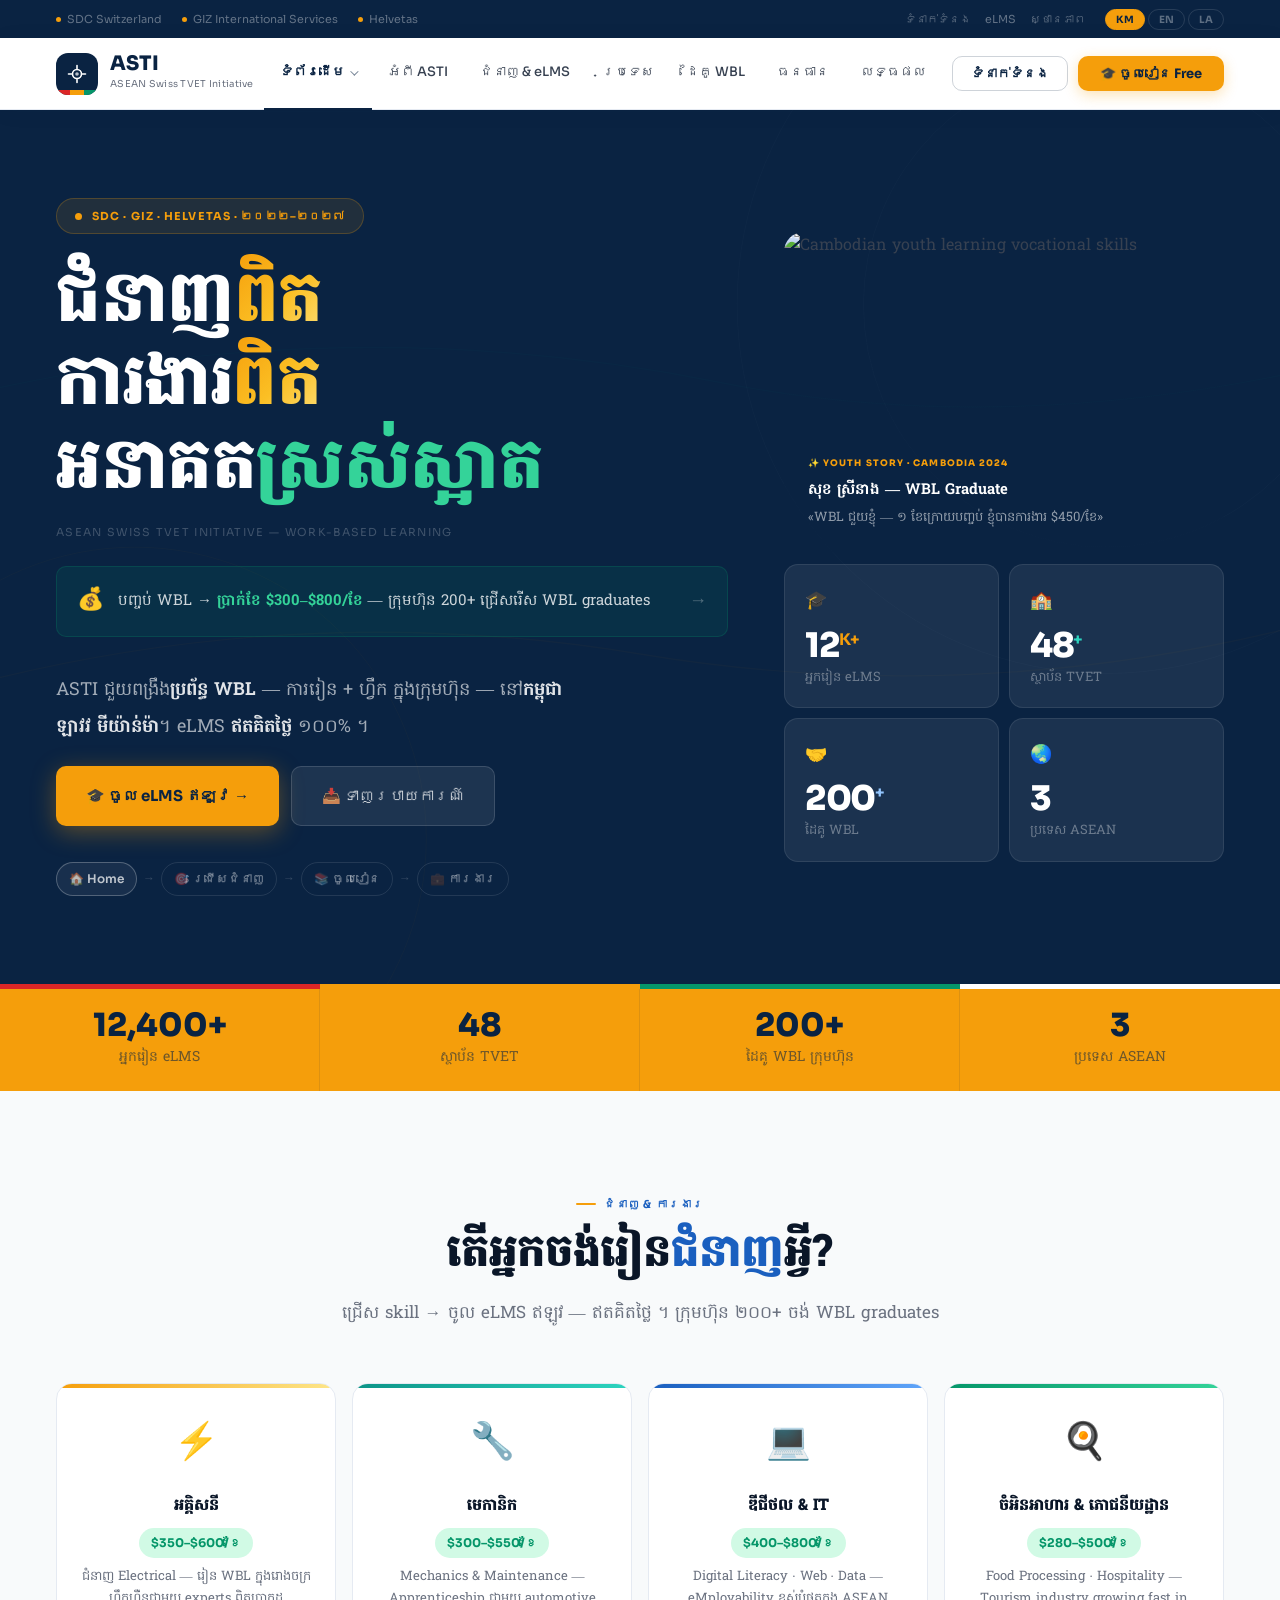
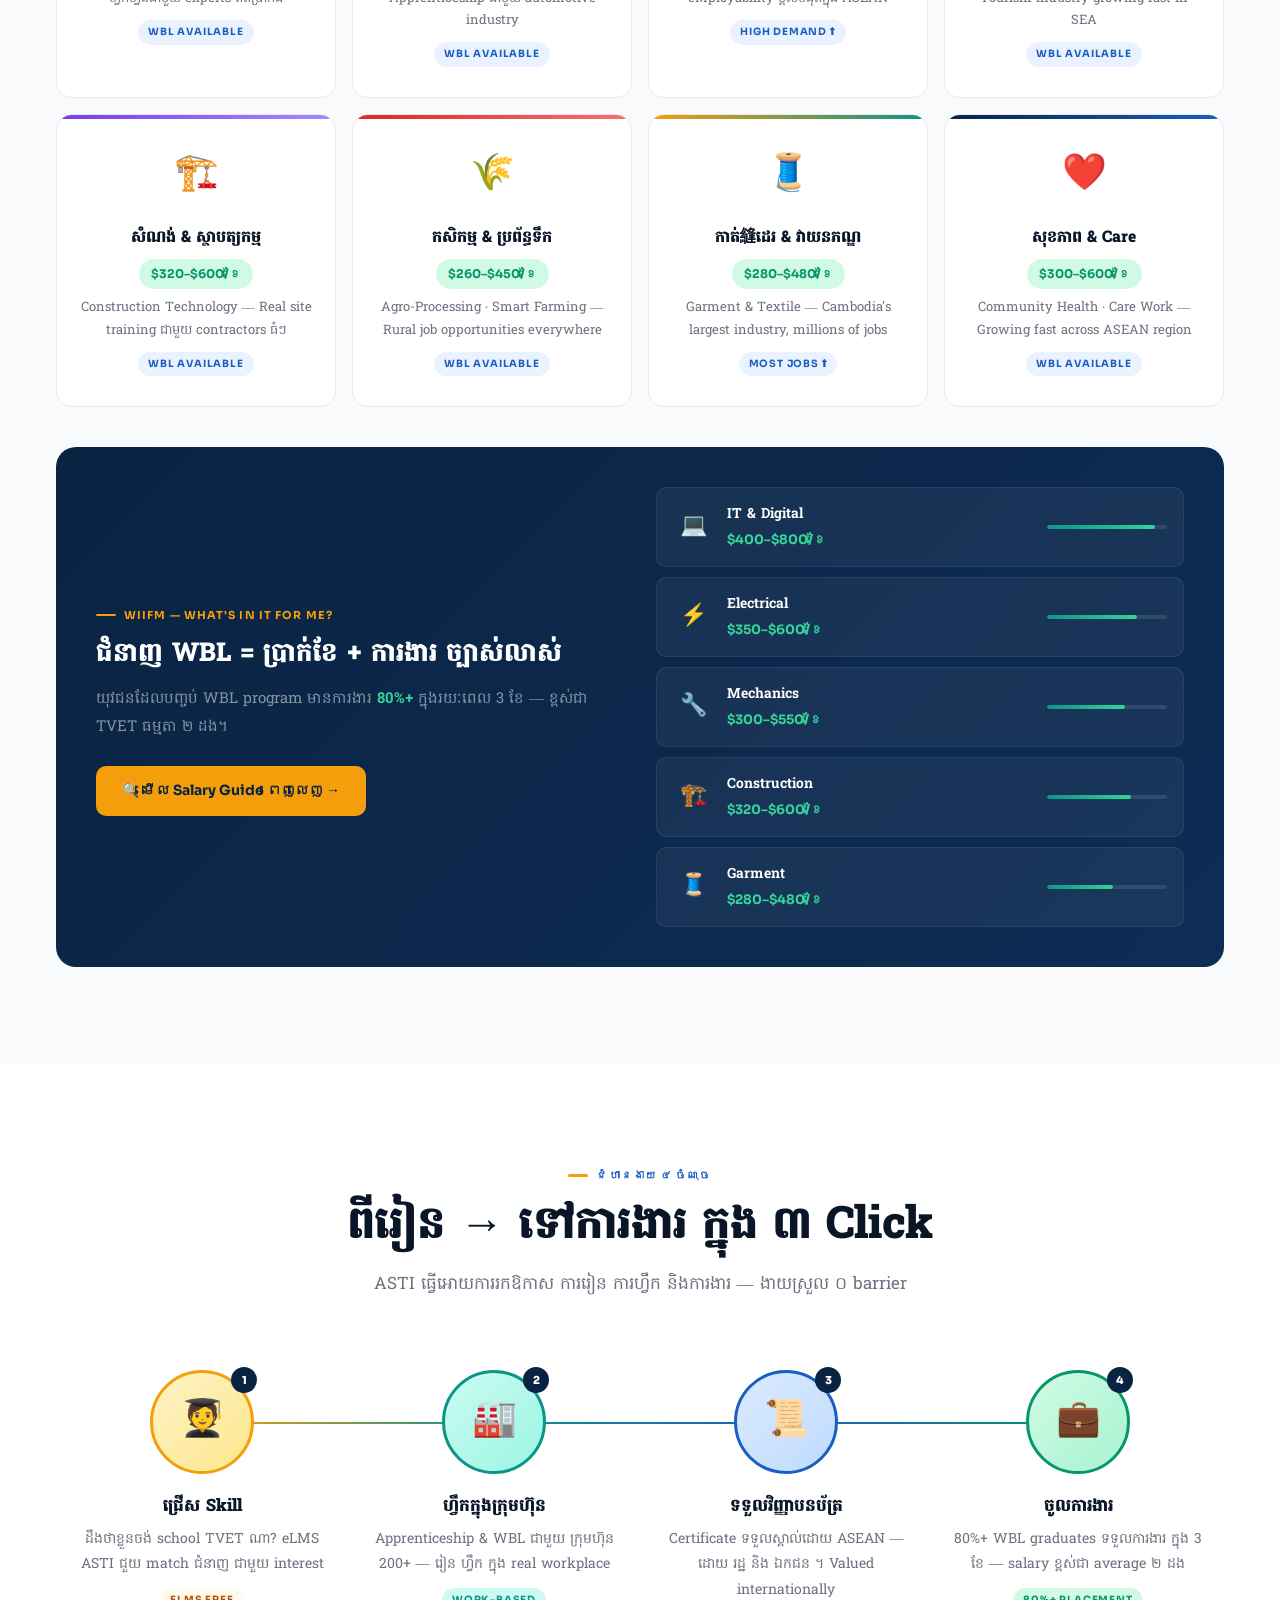
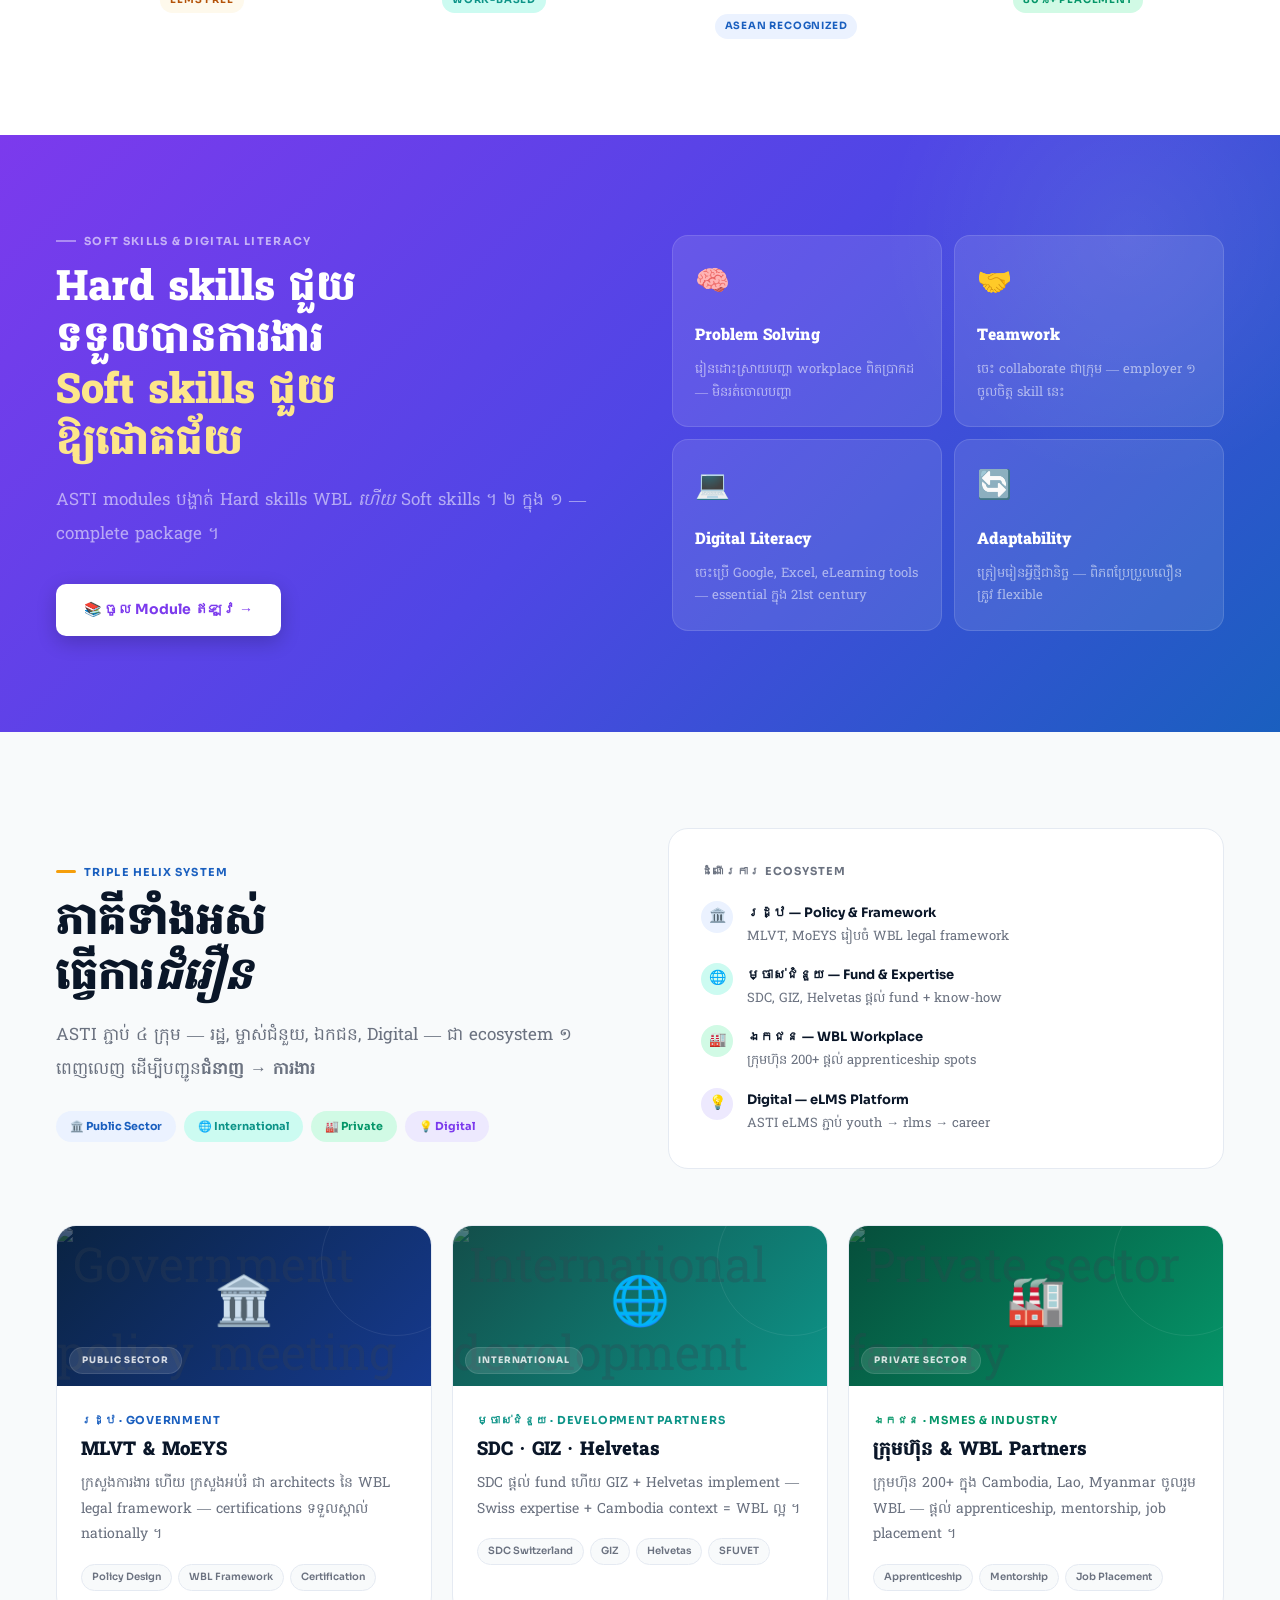
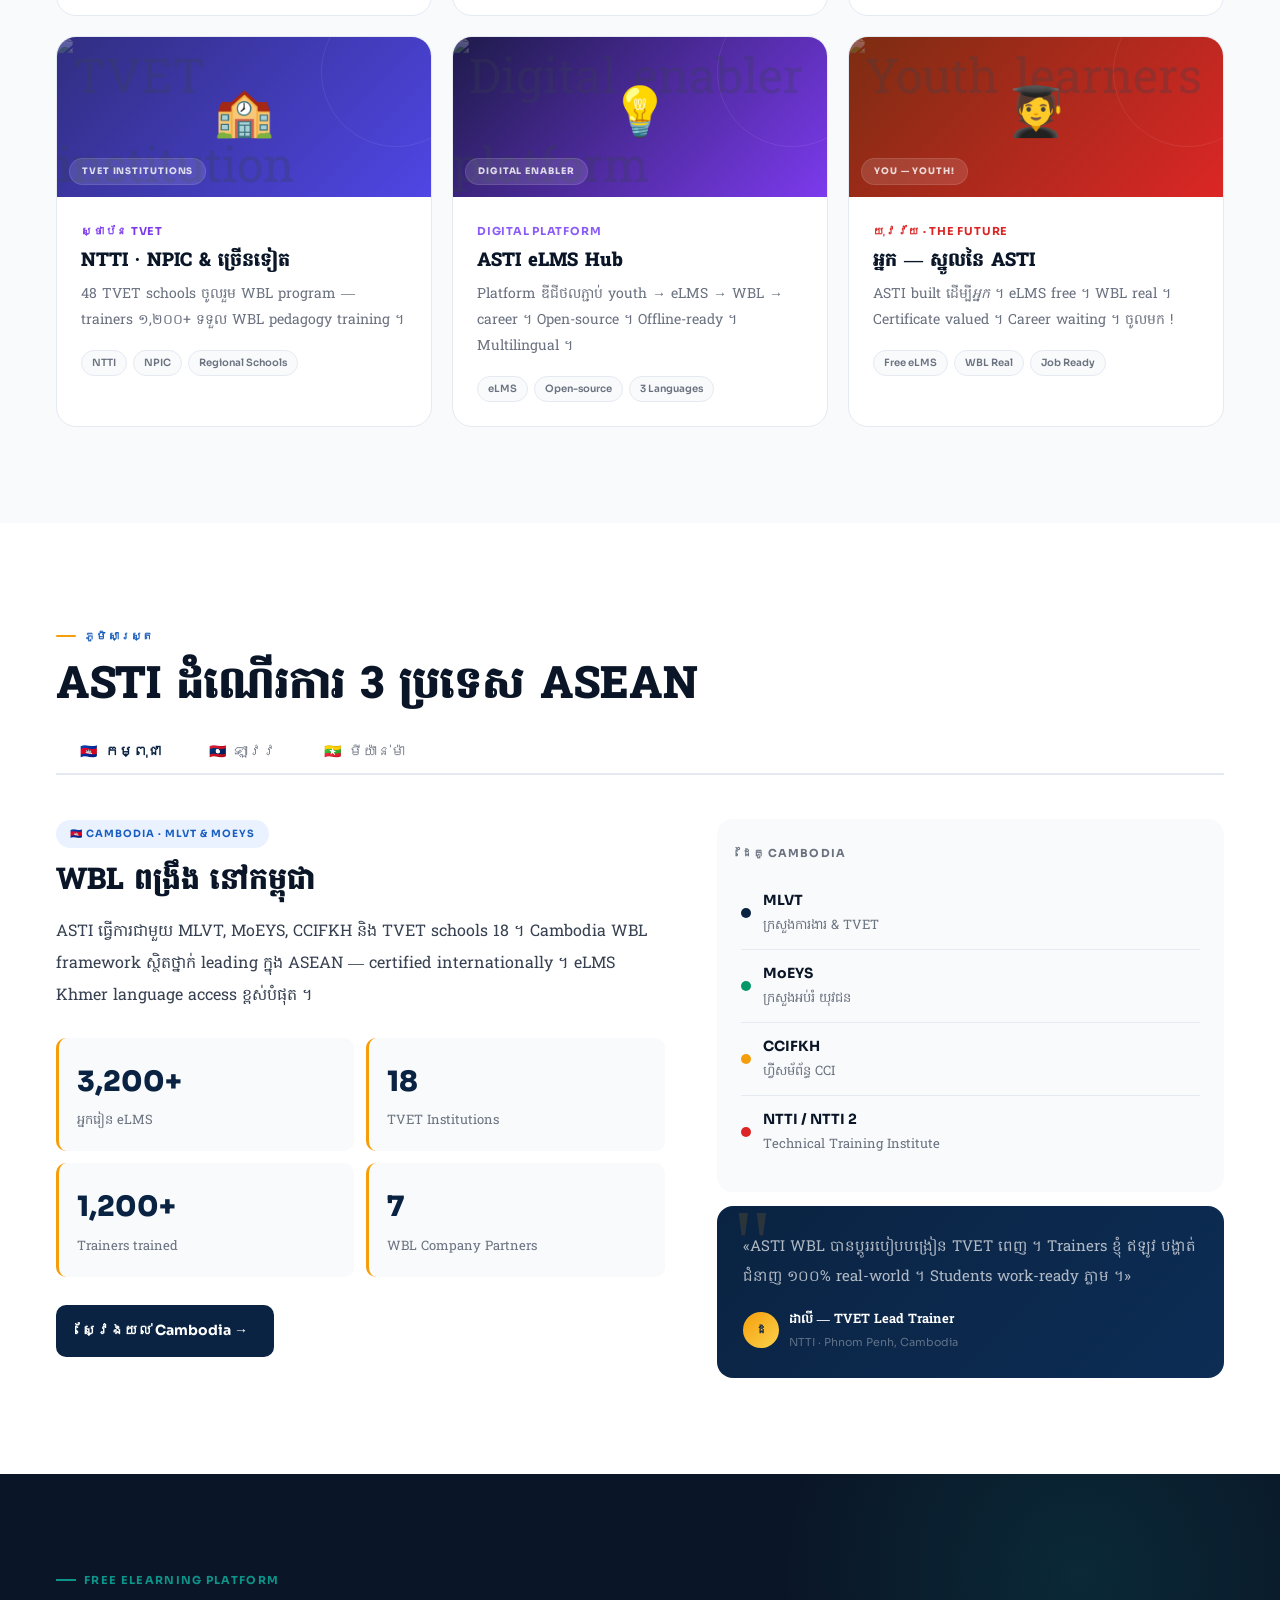
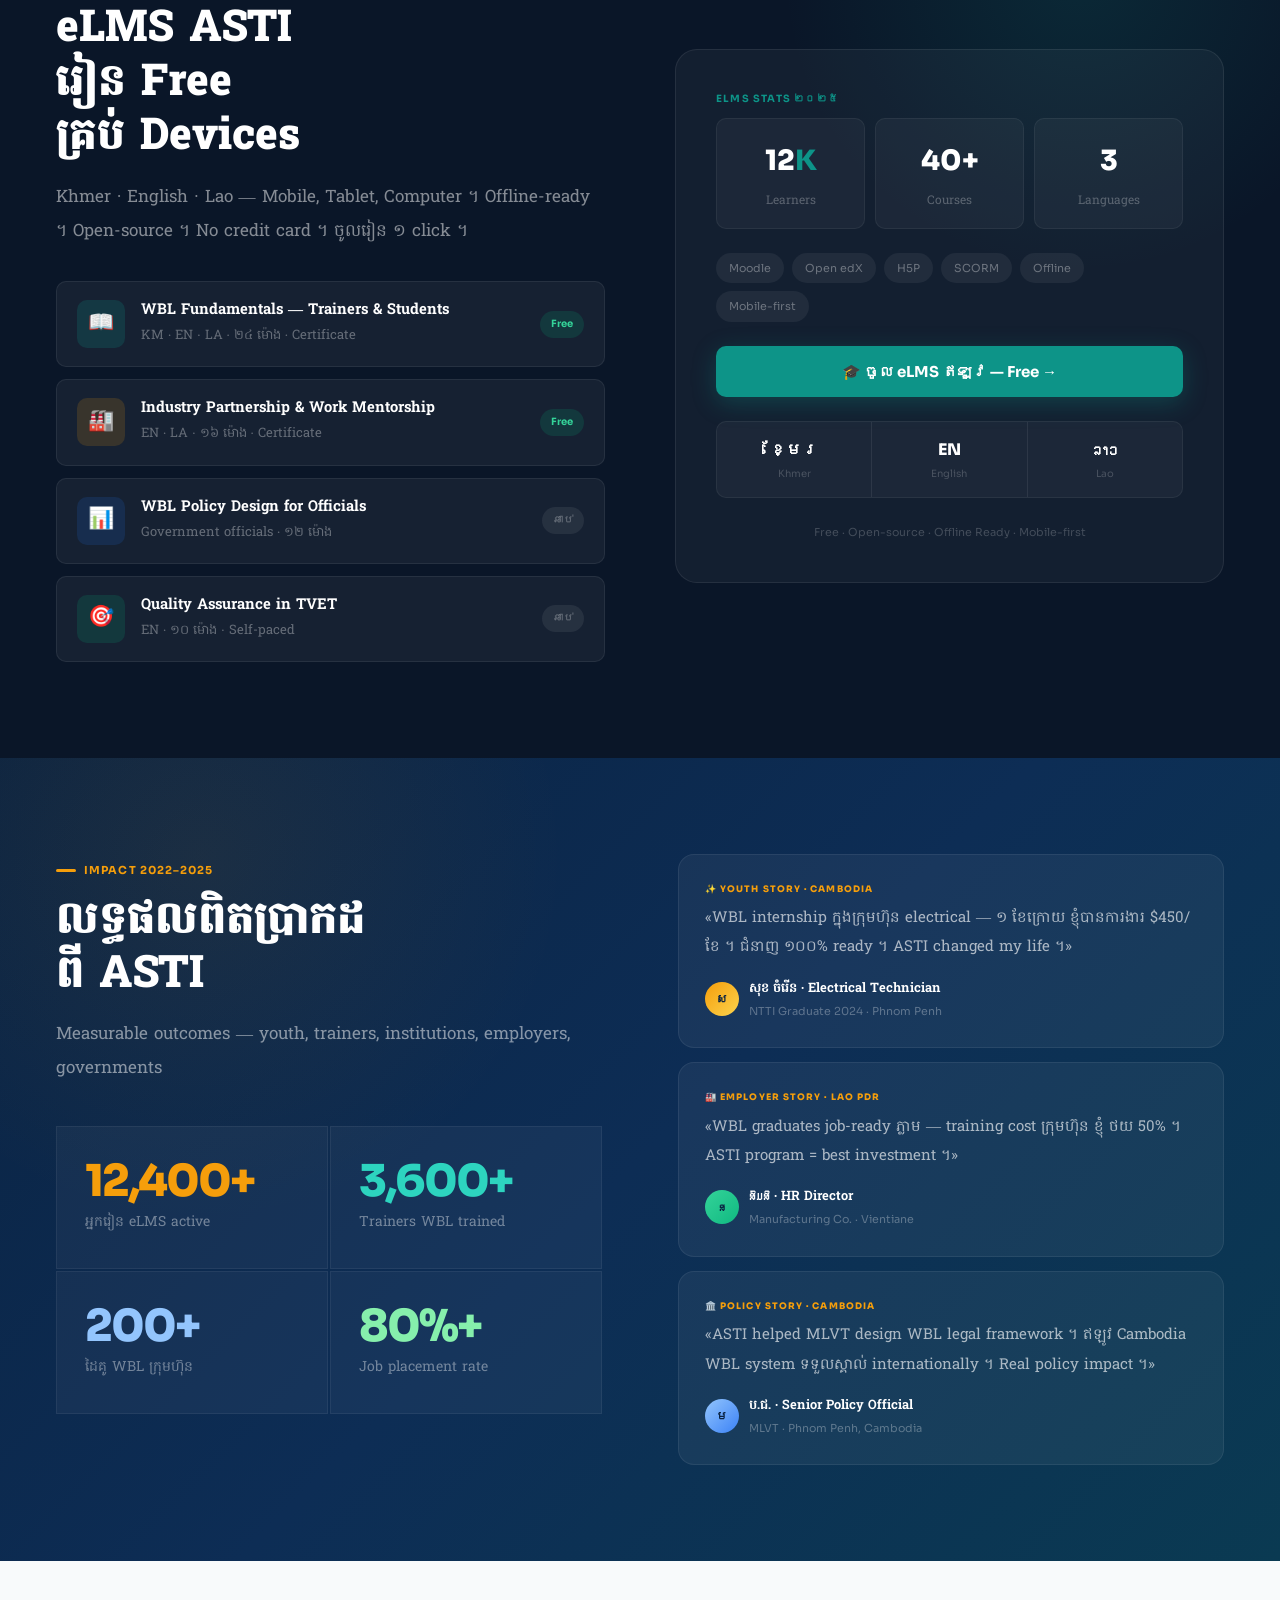
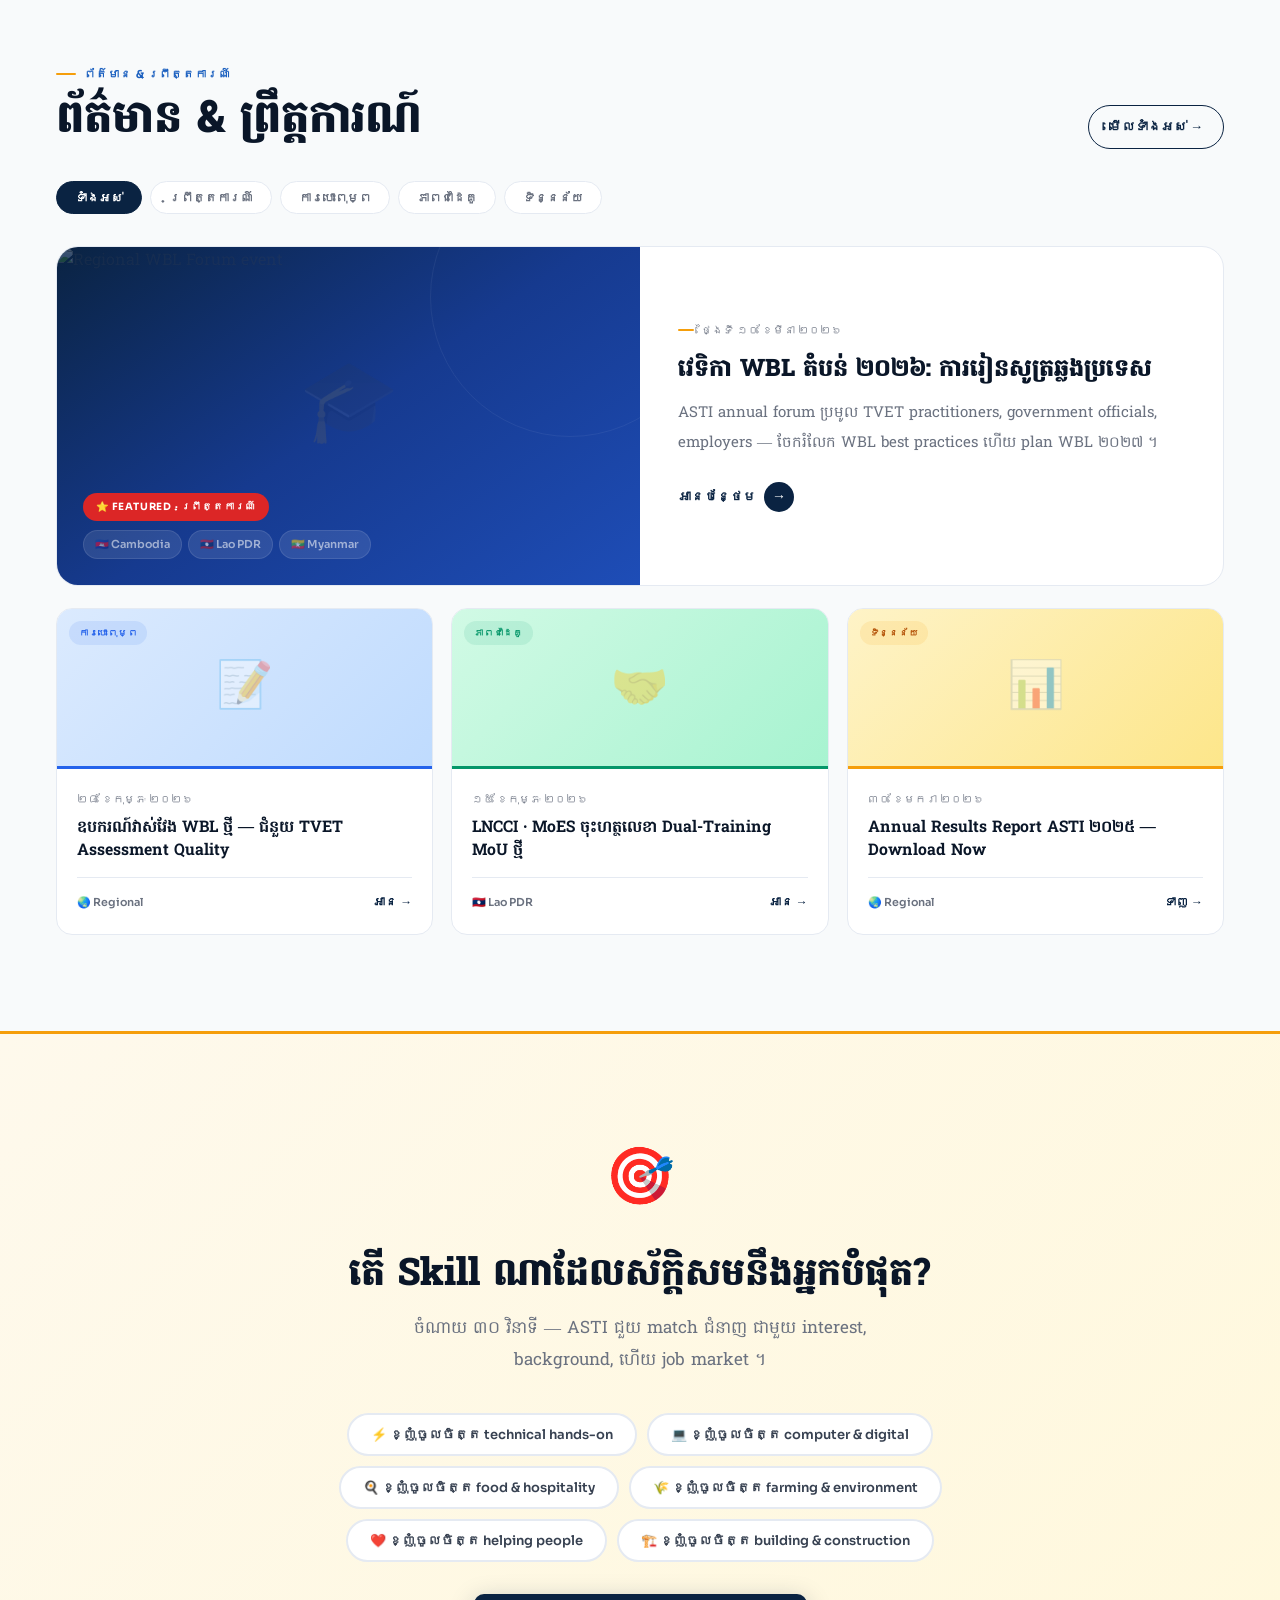
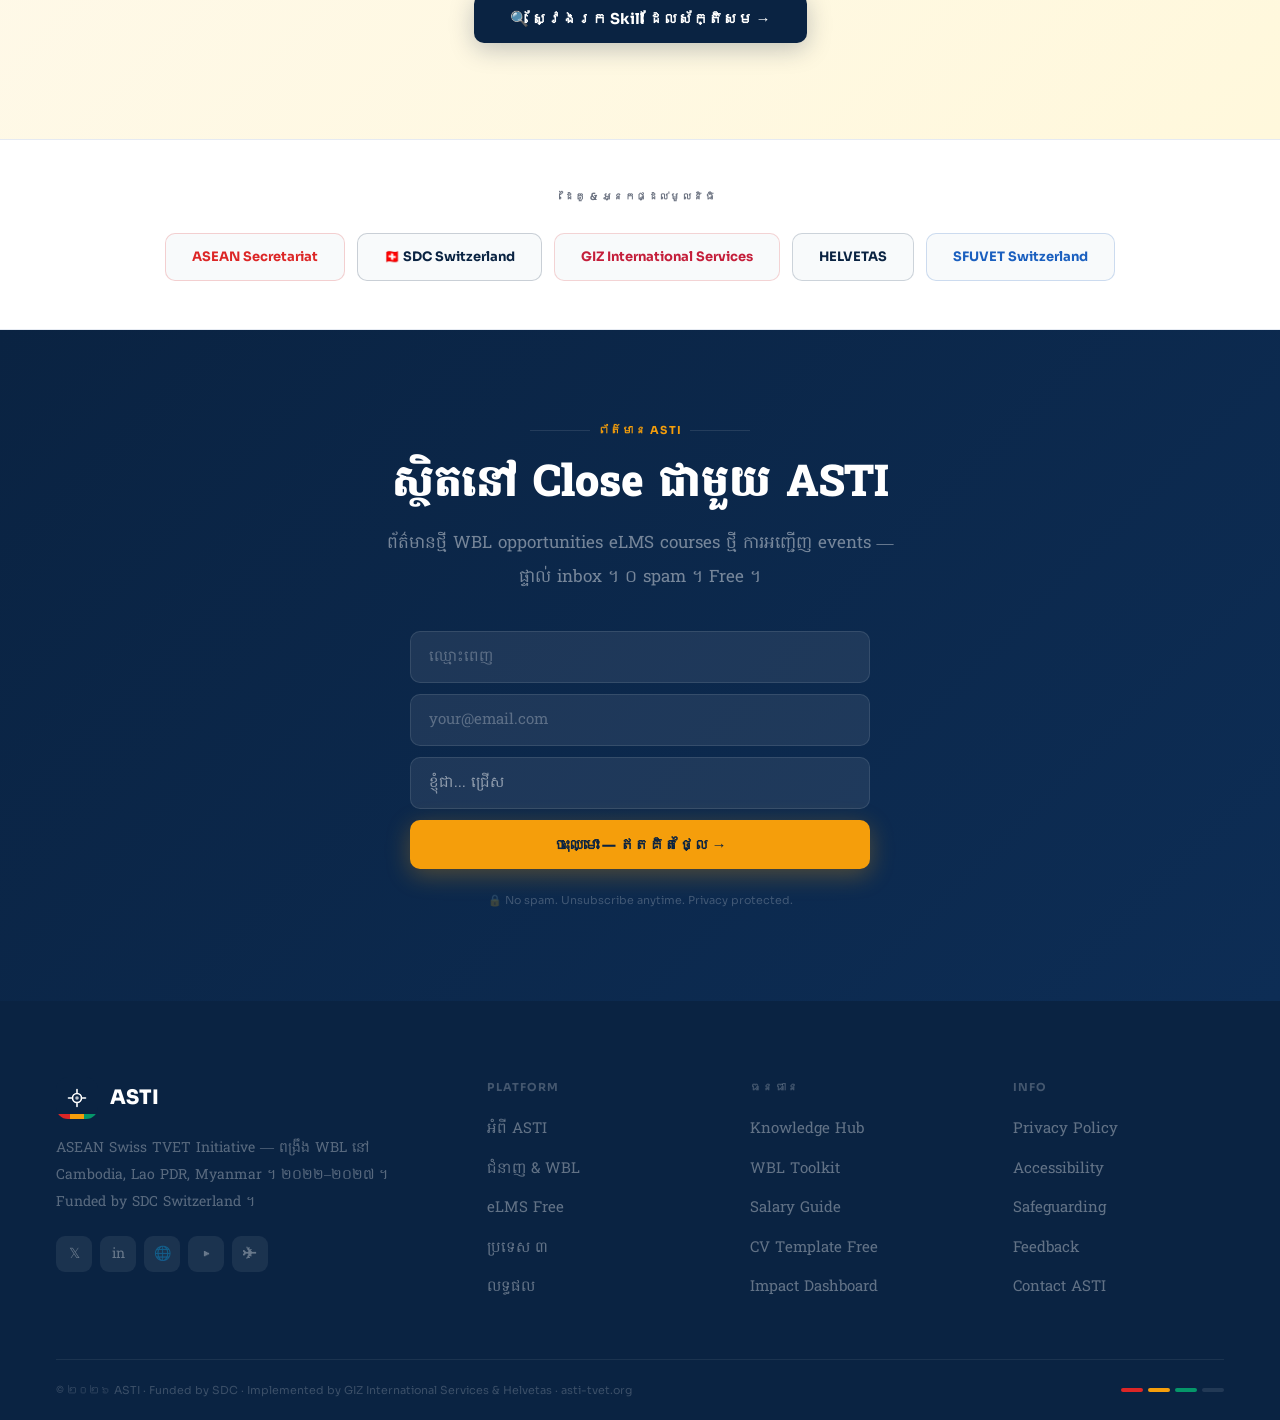
==== commit 82d6f0dd: "updated" ====
--- a/index.html
+++ b/index.html
@@ -20,6 +20,123 @@
 <link href="https://fonts.googleapis.com/css2?family=Hanuman:wght@100;300;400;700;900&family=Sora:wght@300;400;500;600;700;800&display=swap" rel="stylesheet"/>
 <link rel="stylesheet" href="assets/css/main.css"/>
 
+
+<style>
+/* ── Dropdown: ទំព័រដើម → v1 / v2 ── */
+.has-drop { position: relative; }
+
+.has-drop > a {
+  display: flex !important;
+  align-items: center;
+  gap: 5px;
+}
+.has-drop > a::after {
+  content: '';
+  display: inline-block;
+  width: 6px; height: 6px;
+  border-right: 1.5px solid currentColor;
+  border-bottom: 1.5px solid currentColor;
+  transform: rotate(45deg) translateY(-2px);
+  transition: transform .2s;
+  opacity: .55;
+}
+.has-drop:hover > a::after {
+  transform: rotate(-135deg) translateY(-2px);
+}
+
+.dropdown {
+  display: none;
+  position: absolute;
+  top: calc(100% + 2px);
+  left: 0;
+  min-width: 180px;
+  background: #fff;
+  border: 1px solid #E5EAF2;
+  border-radius: 10px;
+  box-shadow: 0 8px 32px rgba(10,35,66,.13);
+  overflow: hidden;
+  z-index: 999;
+  padding: 6px 0;
+}
+.has-drop:hover .dropdown { display: block; }
+
+.dropdown a {
+  display: flex !important;
+  align-items: center;
+  gap: 10px;
+  height: auto !important;
+  padding: 11px 18px !important;
+  font-family: 'Sora', sans-serif !important;
+  font-size: 13px !important;
+  font-weight: 500 !important;
+  color: #374151 !important;
+  border-bottom: none !important;
+  transition: background .15s !important;
+  white-space: nowrap;
+}
+.dropdown a:hover {
+  background: #F4F6FB;
+  color: #0A2342 !important;
+}
+.dropdown a.dd-active {
+  background: #EBF2FF;
+  color: #0A2342 !important;
+  font-weight: 700 !important;
+}
+.dd-badge {
+  font-family: 'Sora', sans-serif;
+  font-size: 9px;
+  font-weight: 700;
+  padding: 2px 8px;
+  border-radius: 20px;
+  margin-left: auto;
+}
+.dd-badge.cur  { background: #E8F5E9; color: #2E7D32; }
+.dd-badge.new  { background: #EBF2FF; color: #0B3D91; }
+.dd-sep {
+  height: 1px;
+  background: #E5EAF2;
+  margin: 4px 0;
+}
+
+/* Mobile dropdown */
+.mob-drop-btn {
+  width: 100%;
+  text-align: left;
+  padding: 14px 28px;
+  font-family: 'Sora', sans-serif;
+  font-size: 15px;
+  font-weight: 500;
+  color: #0A1628;
+  border-bottom: 1px solid #F4F6FB;
+  background: none;
+  cursor: pointer;
+  display: flex;
+  align-items: center;
+  justify-content: space-between;
+}
+.mob-drop-btn::after {
+  content: '›';
+  font-size: 18px;
+  color: #8896A8;
+}
+.mob-sub {
+  display: none;
+  flex-direction: column;
+  background: #F4F6FB;
+}
+.mob-sub.open { display: flex; }
+.mob-sub a {
+  padding: 12px 40px !important;
+  font-size: 14px !important;
+  color: #374151 !important;
+  border-bottom: 1px solid #E5EAF2;
+}
+.mob-sub a.dd-active {
+  color: #0B3D91 !important;
+  font-weight: 700 !important;
+}
+</style>
 </head>
 <body>
 
@@ -51,7 +168,20 @@
     <div><div class="lw1">ASTI</div><div class="lw2">ASEAN Swiss TVET Initiative</div></div>
   </a>
   <ul class="nav-links">
-    <li><a href="#" class="act">ទំព័រដើម</a></li>
+    <li class="has-drop">
+      <a href="index.html" class="act">ទំព័រដើម</a>
+      <div class="dropdown">
+        <a href="index.html" class="dd-active">
+          🏠 Home v1 — Classic
+          <span class="dd-badge cur">Current</span>
+        </a>
+        <div class="dd-sep"></div>
+        <a href="index_Hompage2.html">
+          ✨ Home v2 — New
+          <span class="dd-badge new">New</span>
+        </a>
+      </div>
+    </li>
     <li><a href="#">អំពី ASTI</a></li>
     <li><a href="#">ជំនាញ & eLMS</a></li>
     <li><a href="#">ប្រទេស</a></li>
@@ -67,7 +197,14 @@
 </nav>
 <div class="mob-nav" id="mob-menu">
   <ul>
-    <li><a href="#">ទំព័រដើម</a></li><li><a href="#">អំពី ASTI</a></li>
+    <li>
+    <button class="mob-drop-btn" onclick="this.nextElementSibling.classList.toggle('open')">ទំព័រដើម</button>
+    <div class="mob-sub">
+      <a href="index.html" class="dd-active">🏠 Home v1 — Current</a>
+      <a href="index_Hompage2.html">✨ Home v2 — New</a>
+    </div>
+  </li>
+  <li><a href="#">អំពី ASTI</a></li>
     <li><a href="#">ជំនាញ & eLMS</a></li><li><a href="#">ប្រទេស</a></li>
     <li><a href="#">ដៃគូ WBL</a></li><li><a href="#">ធនធាន</a></li><li><a href="#">លទ្ធផល</a></li>
   </ul>
